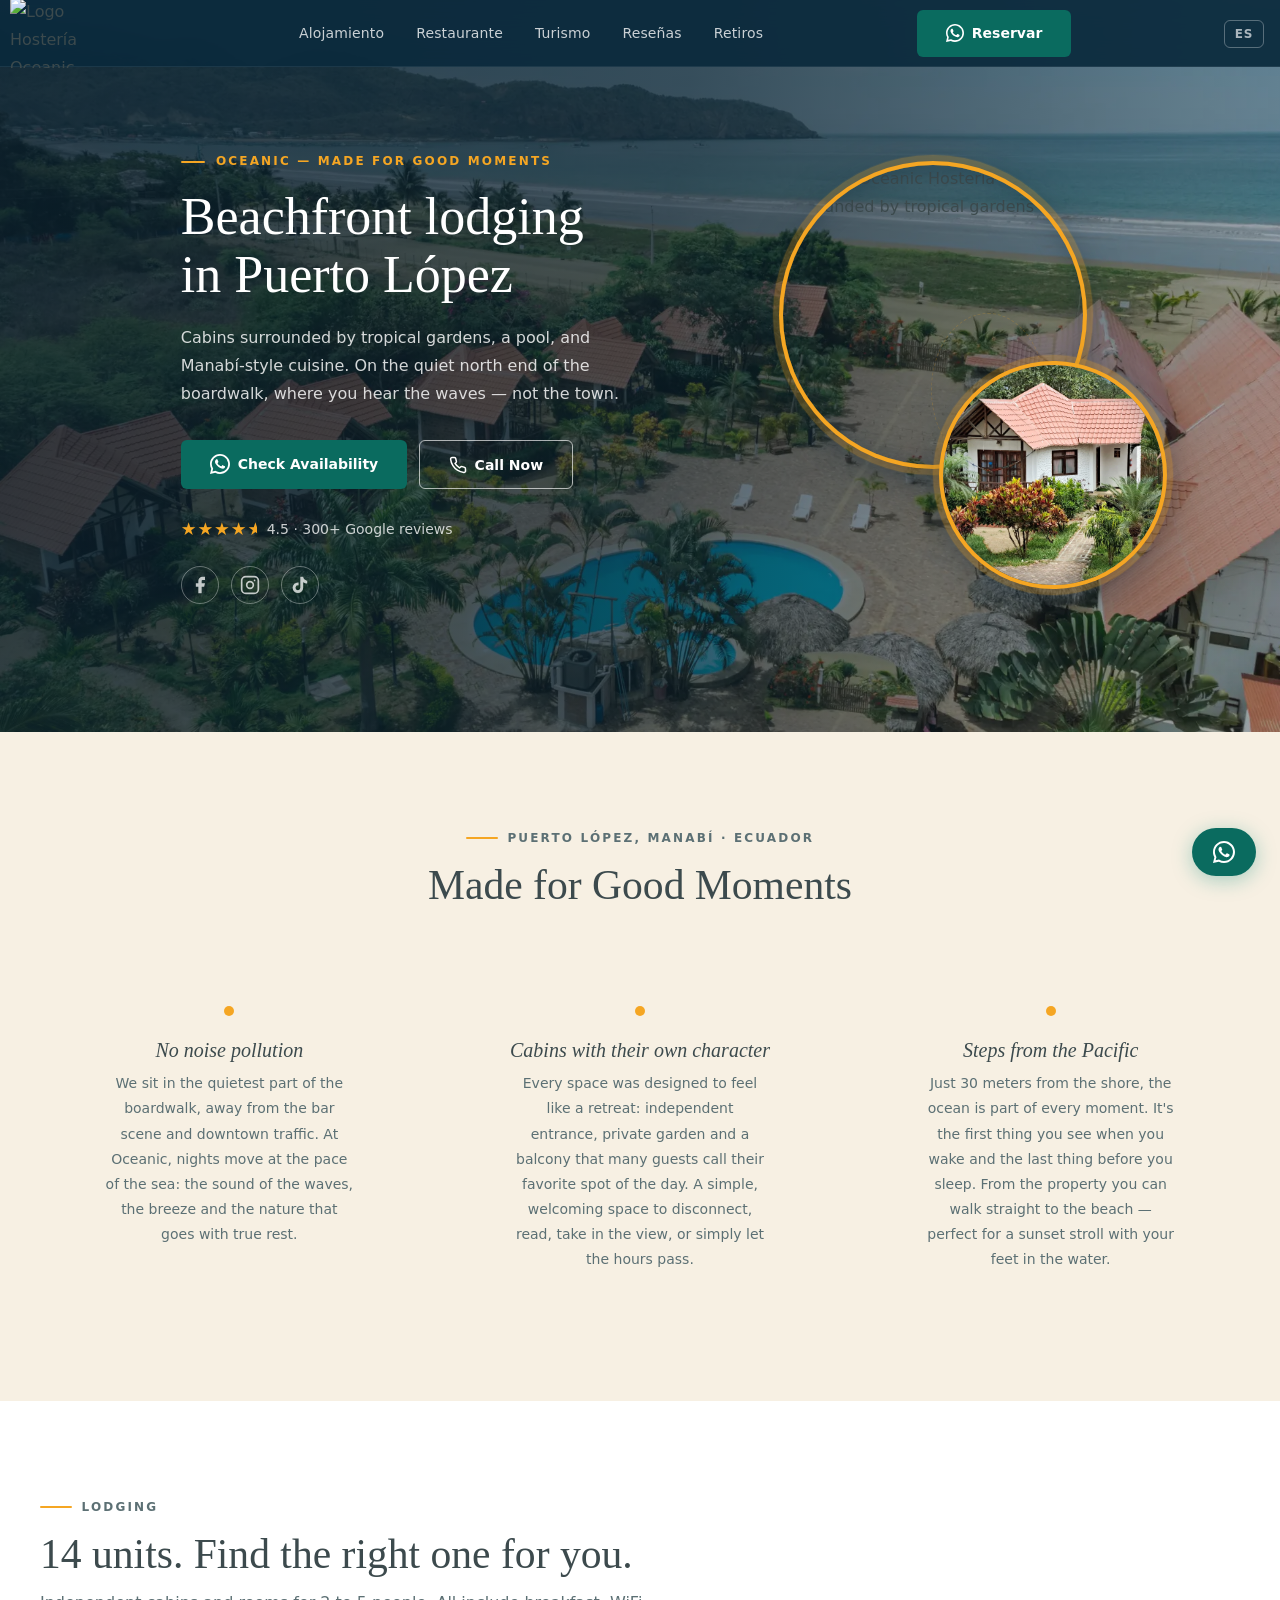
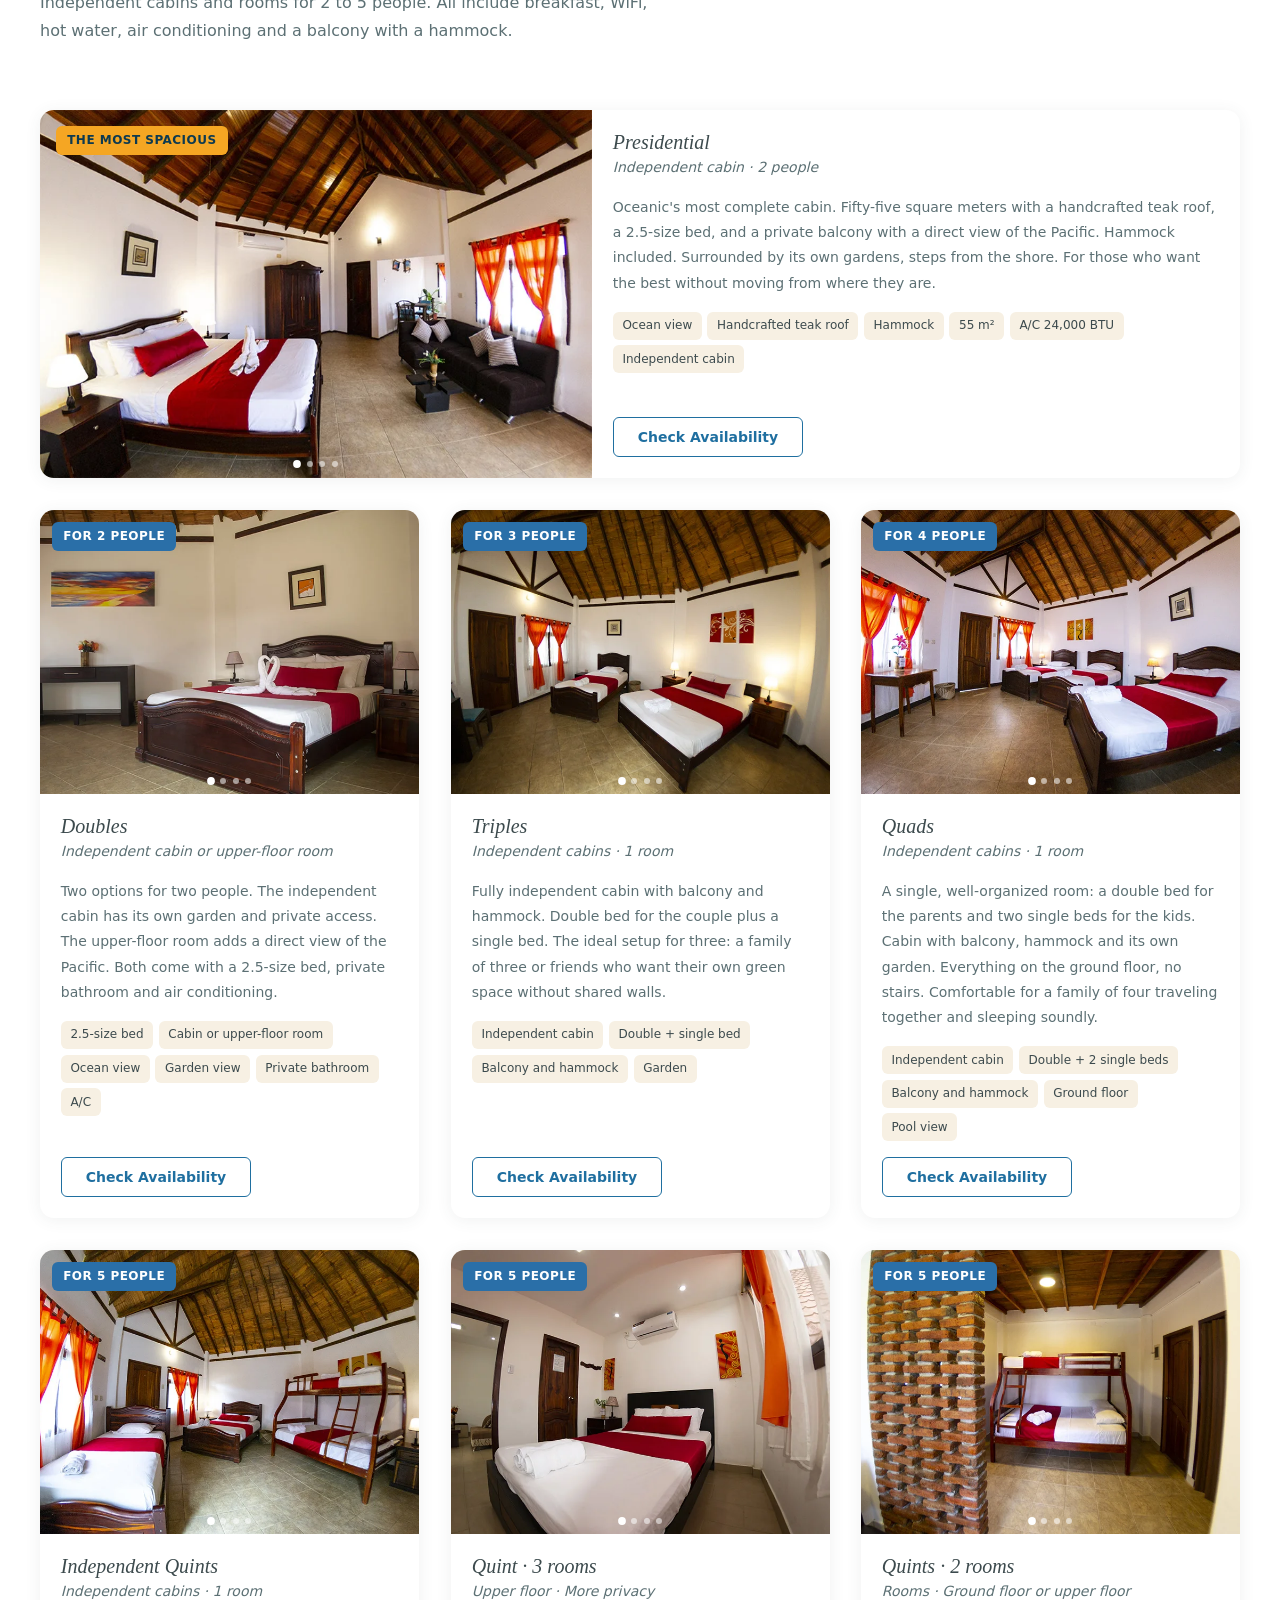
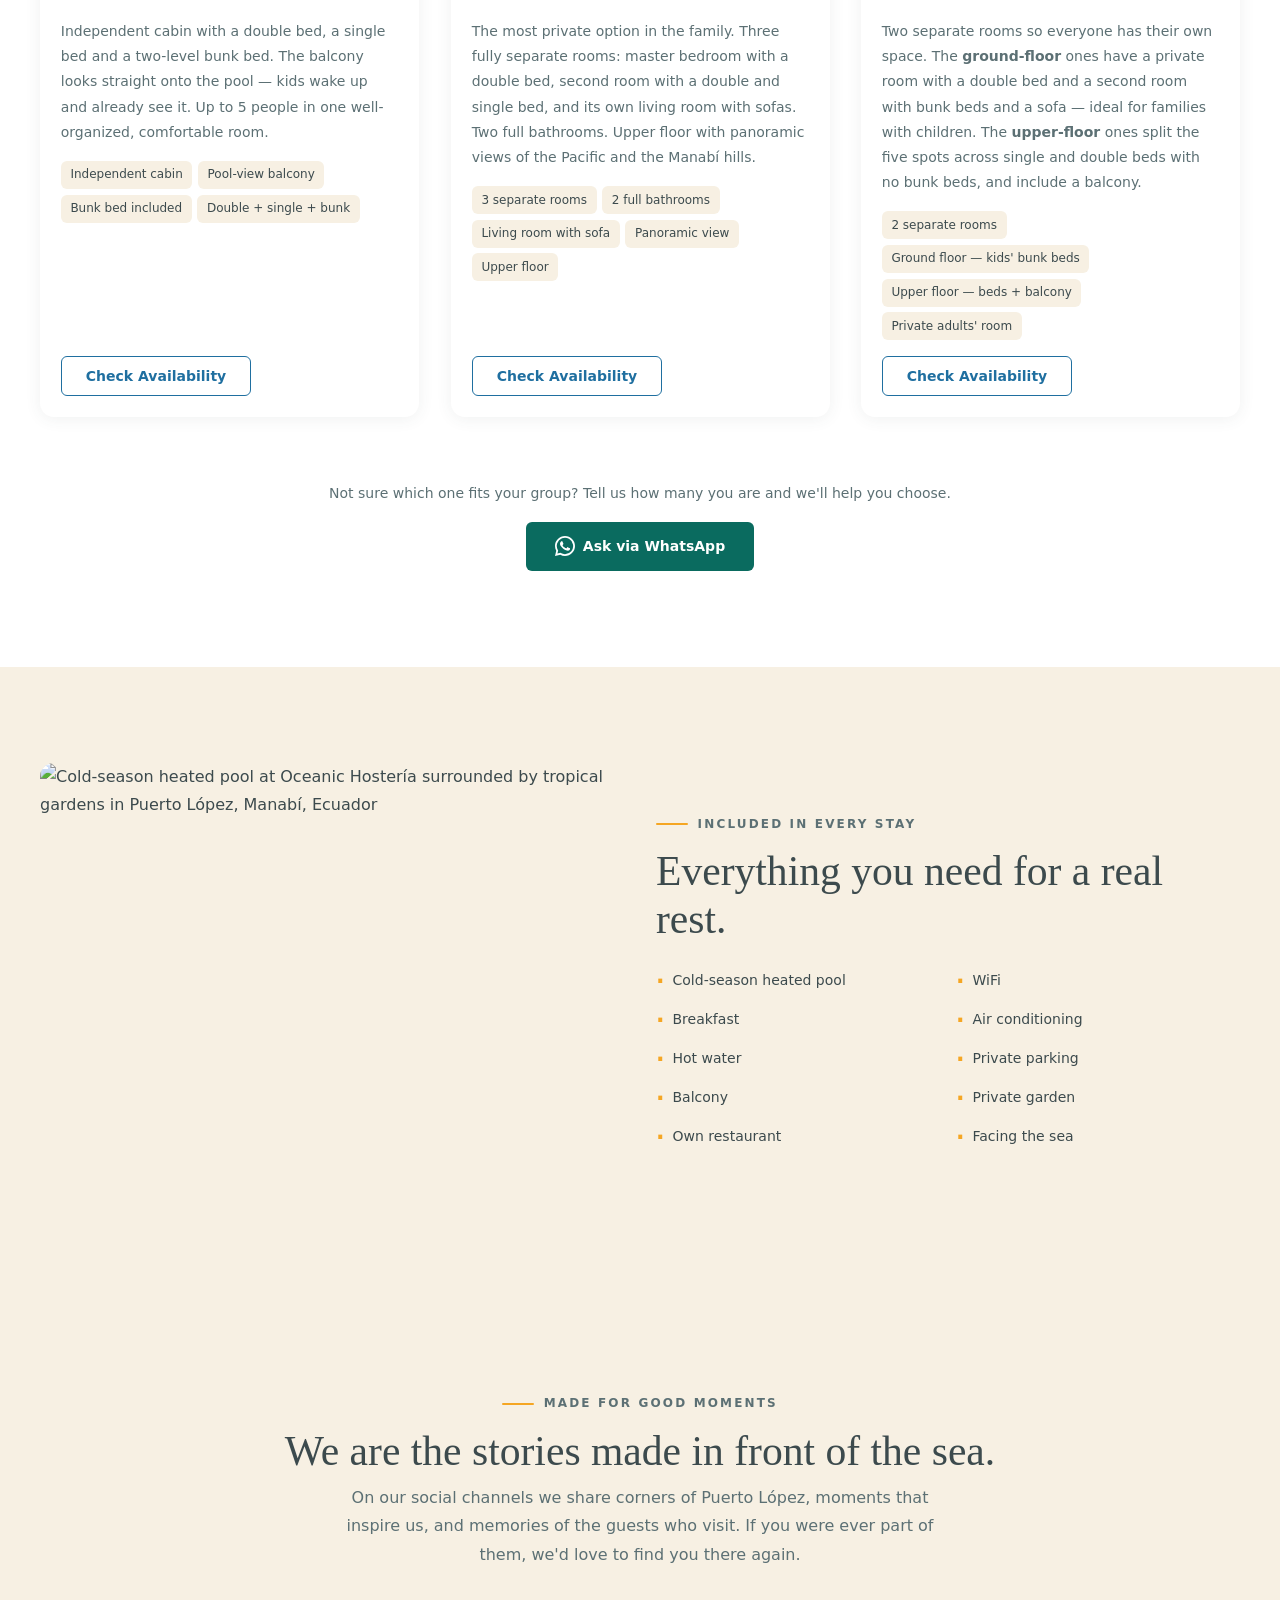
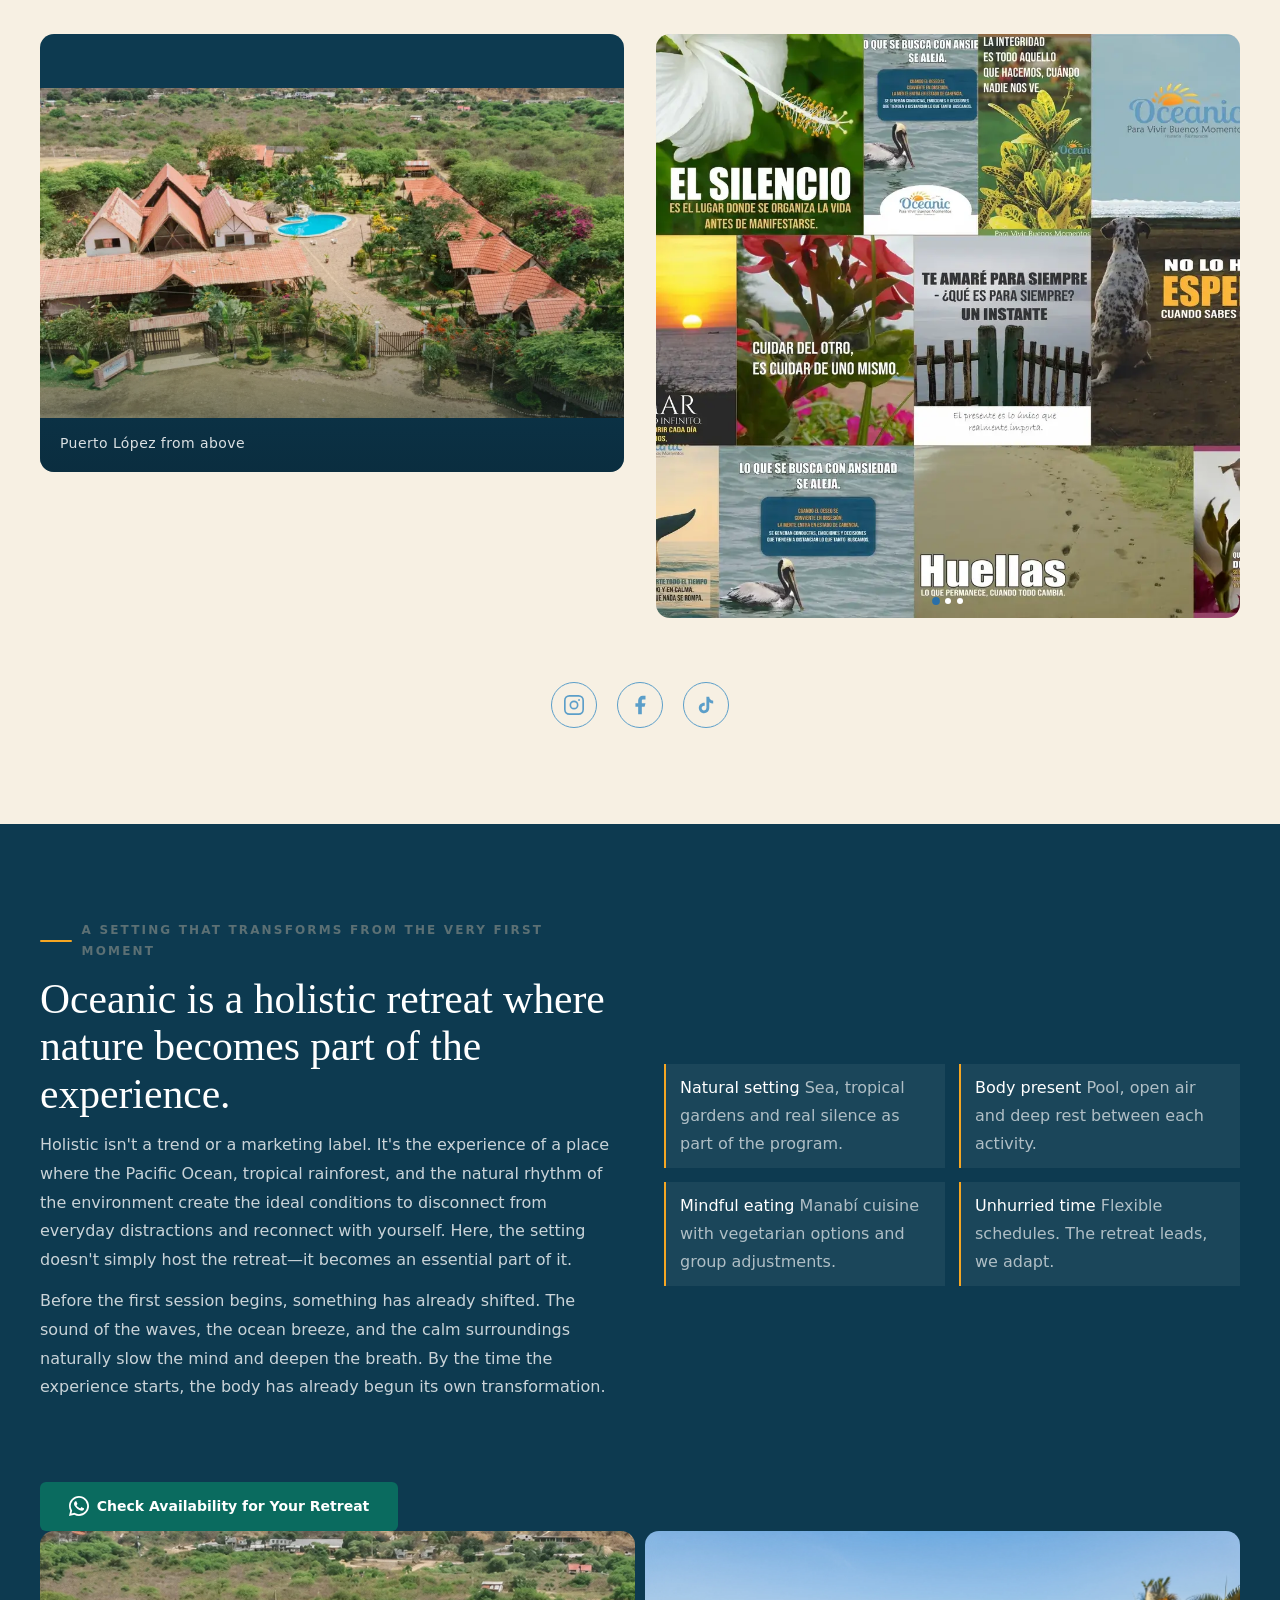
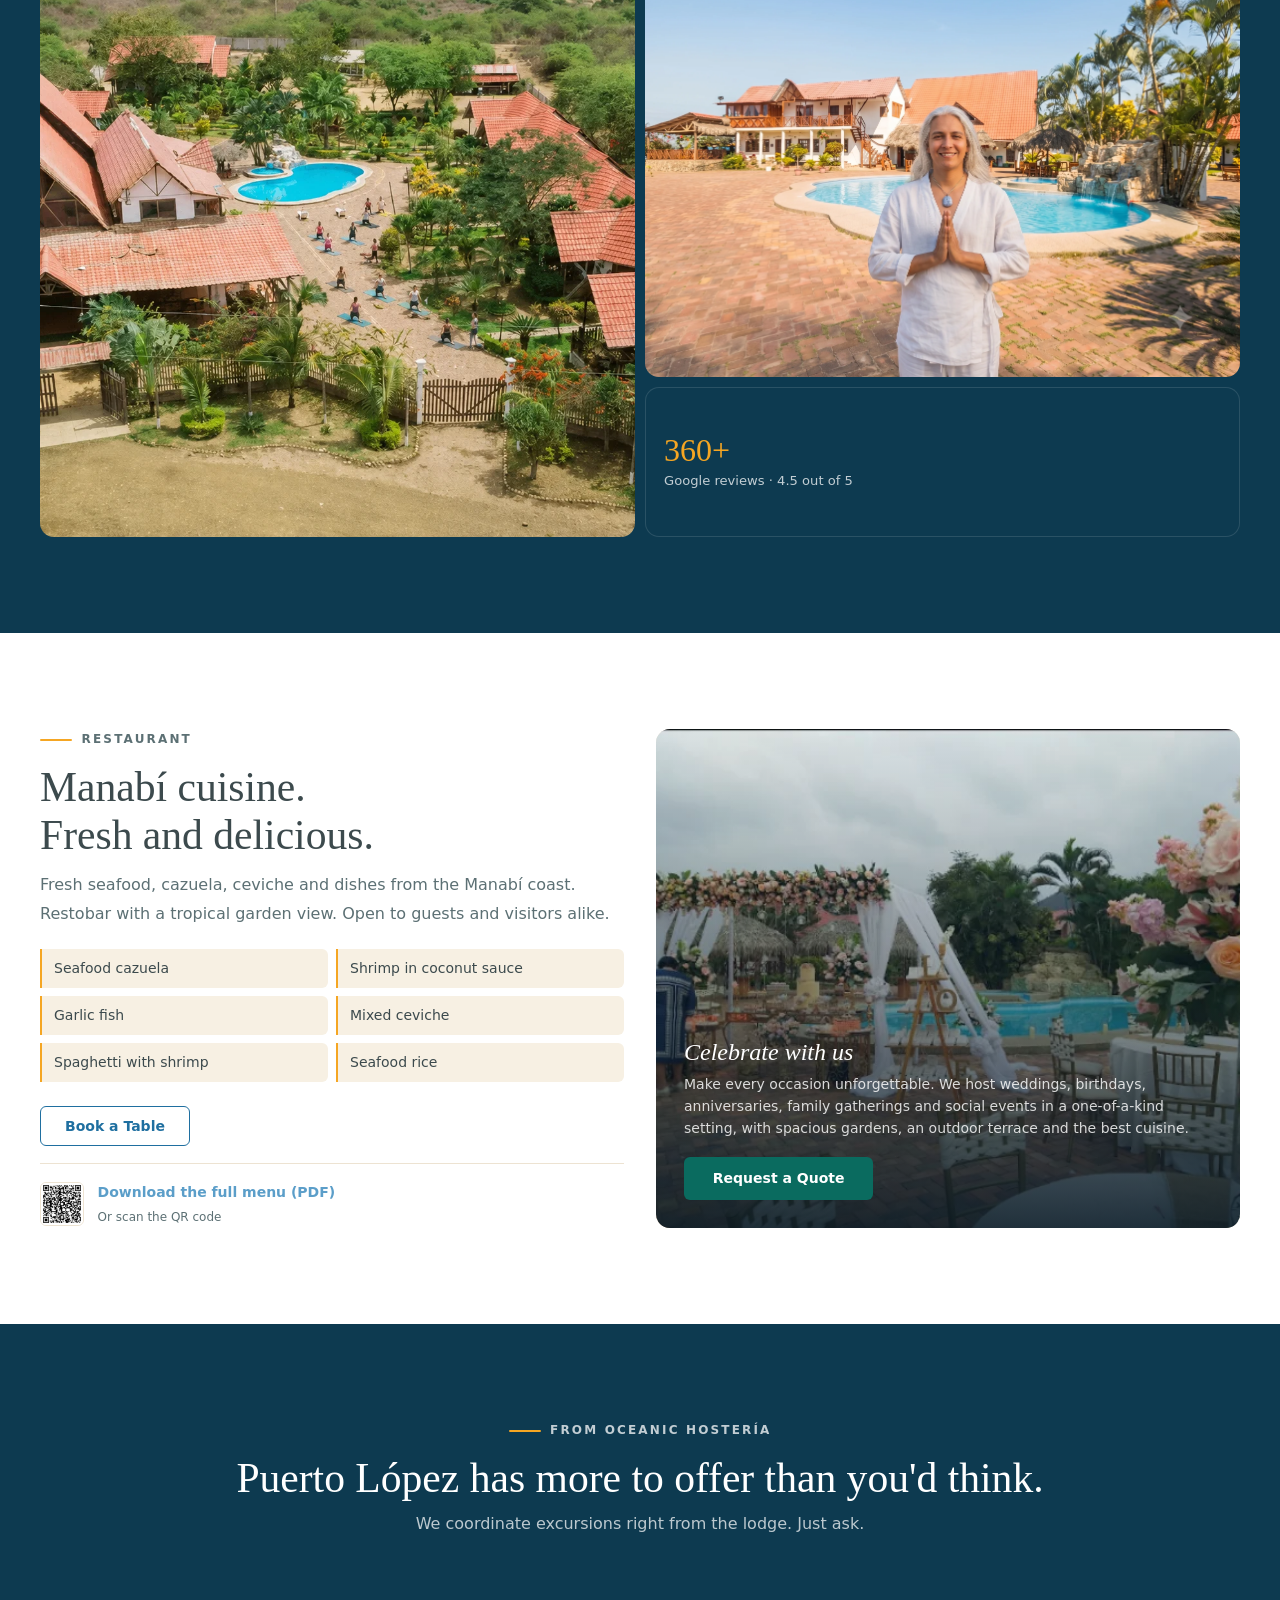
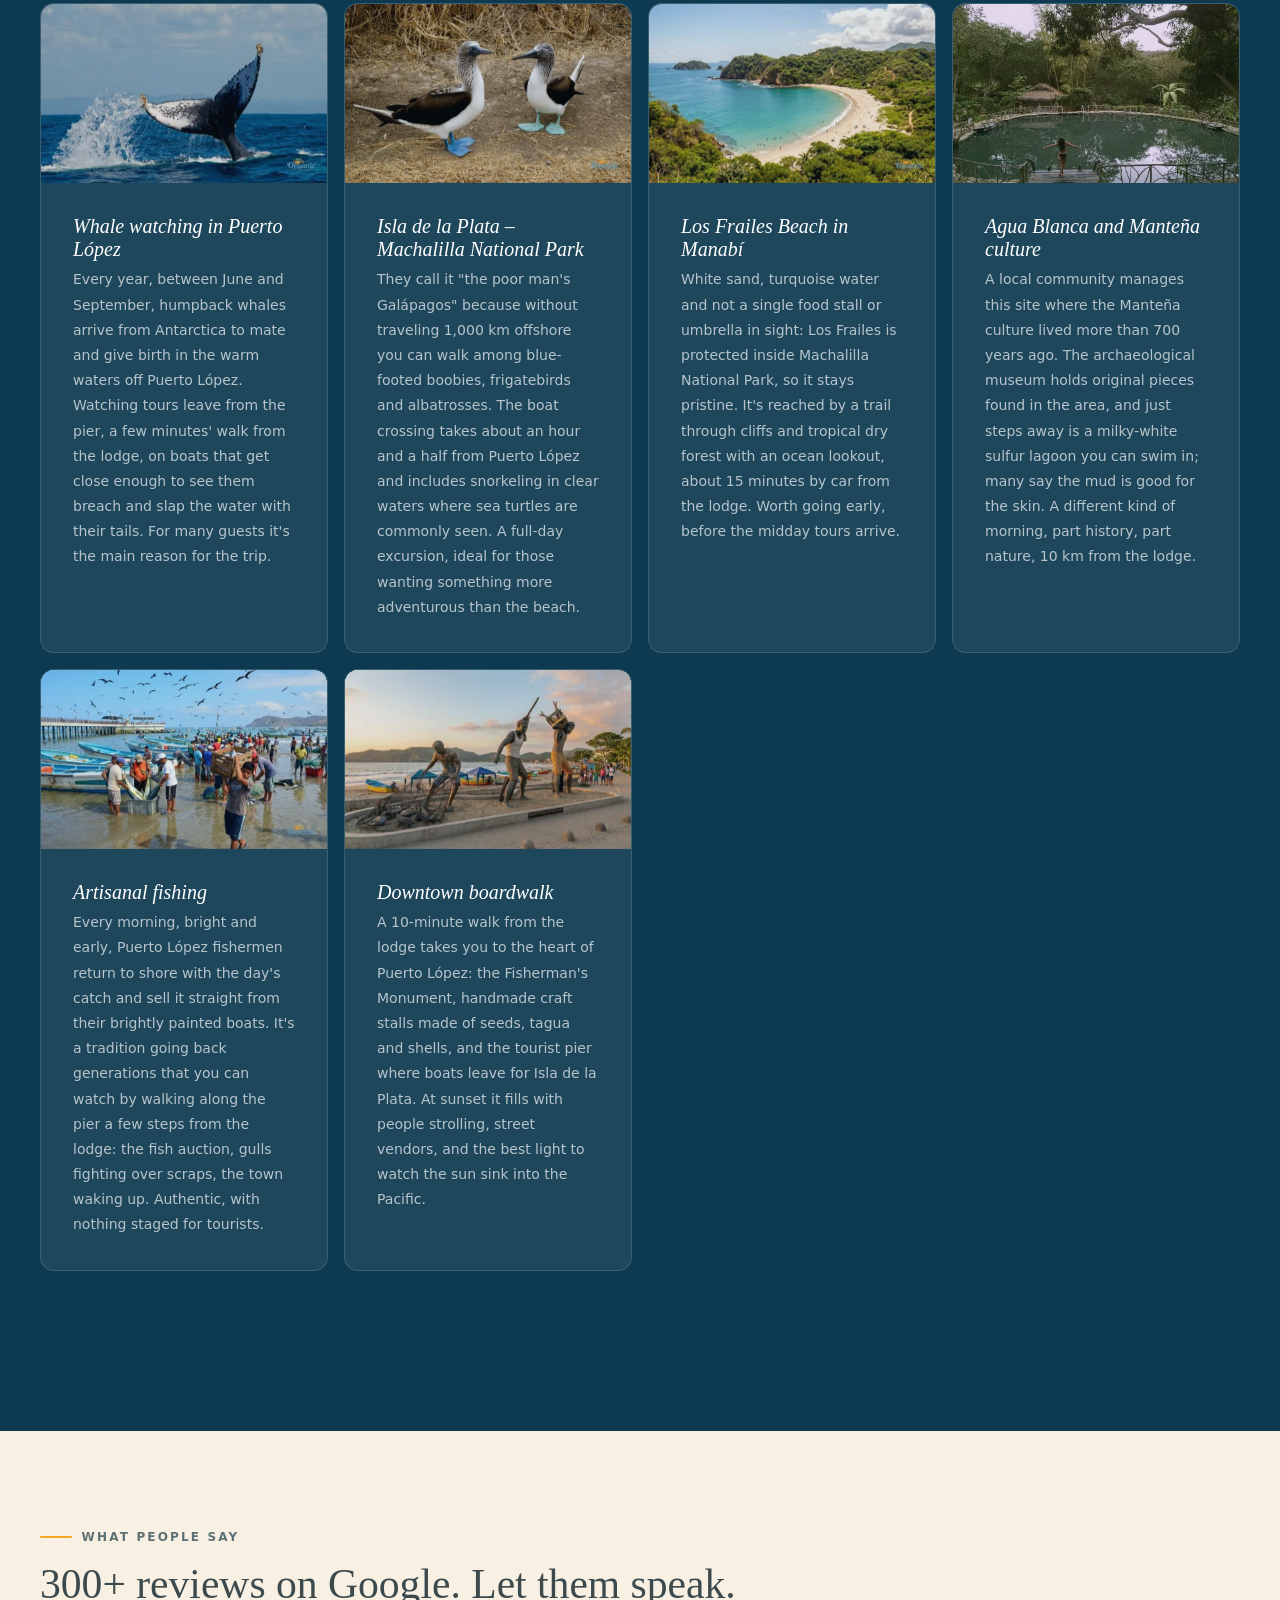
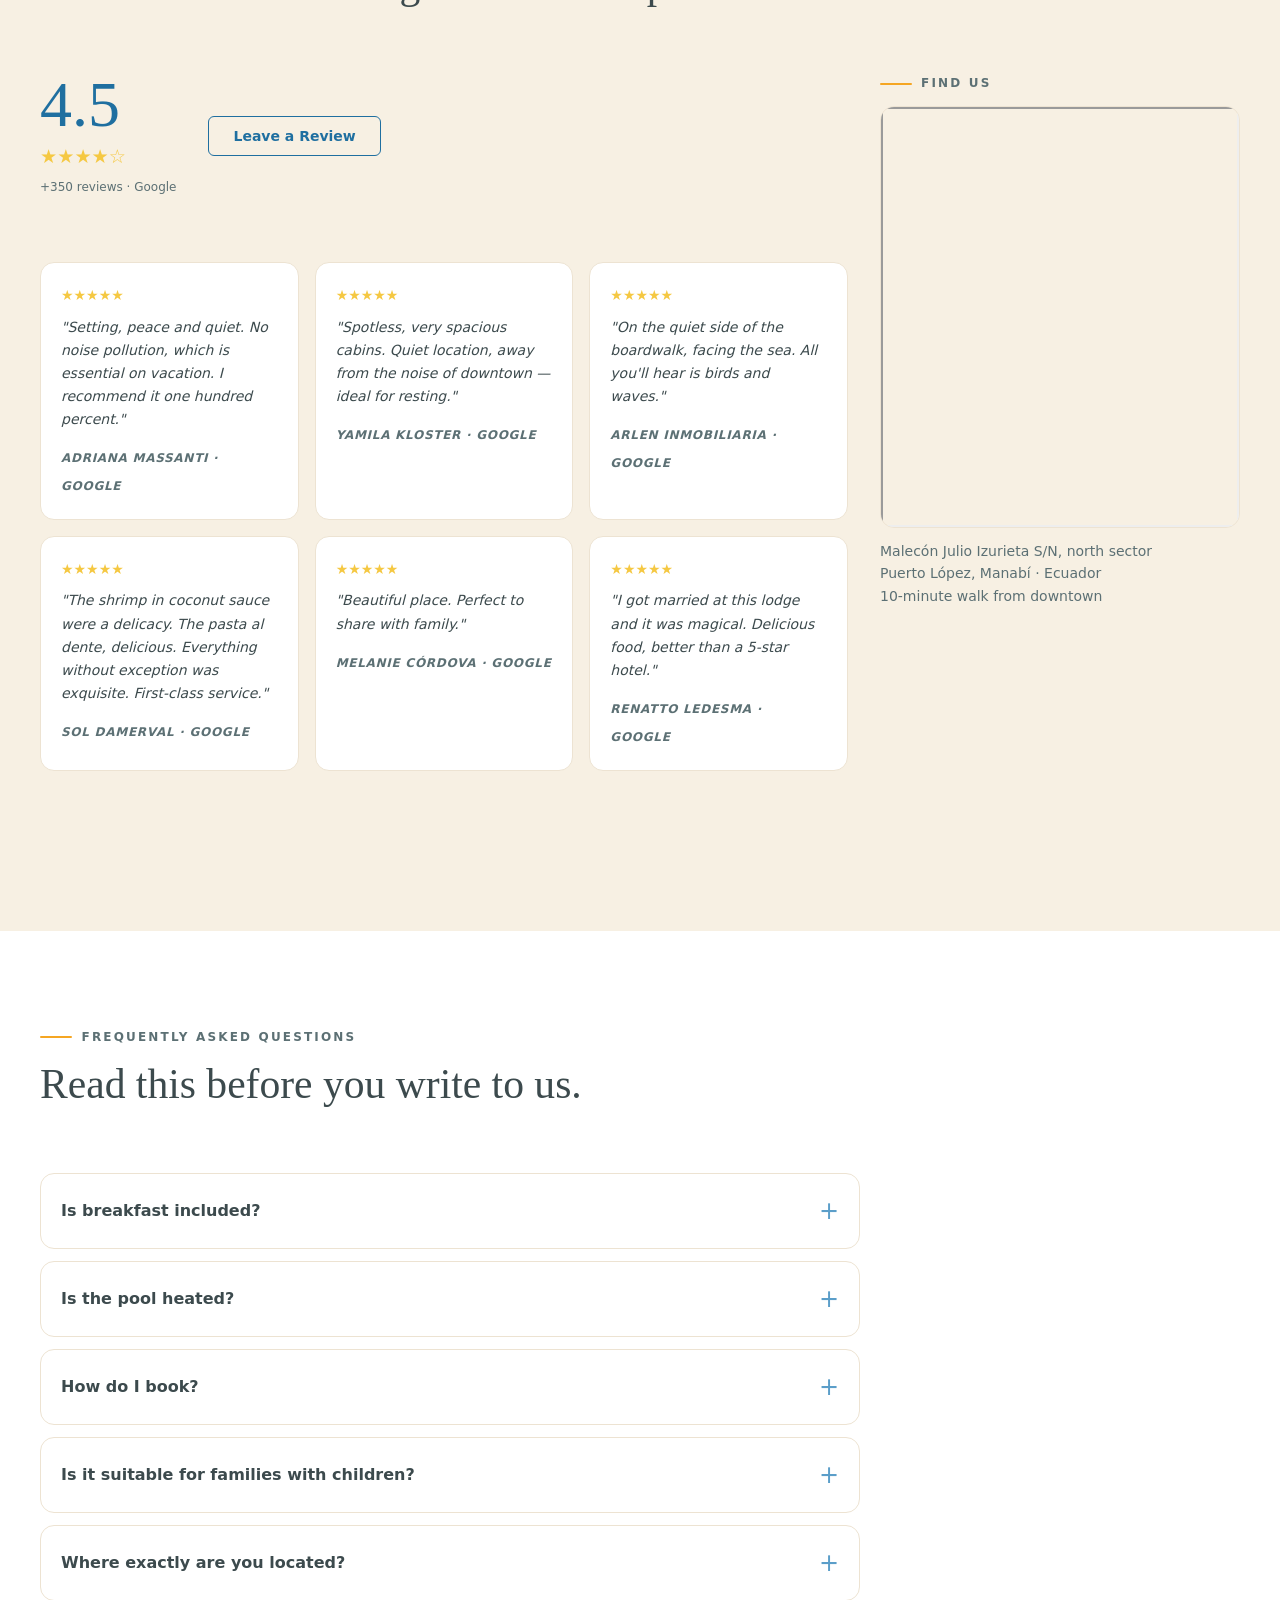
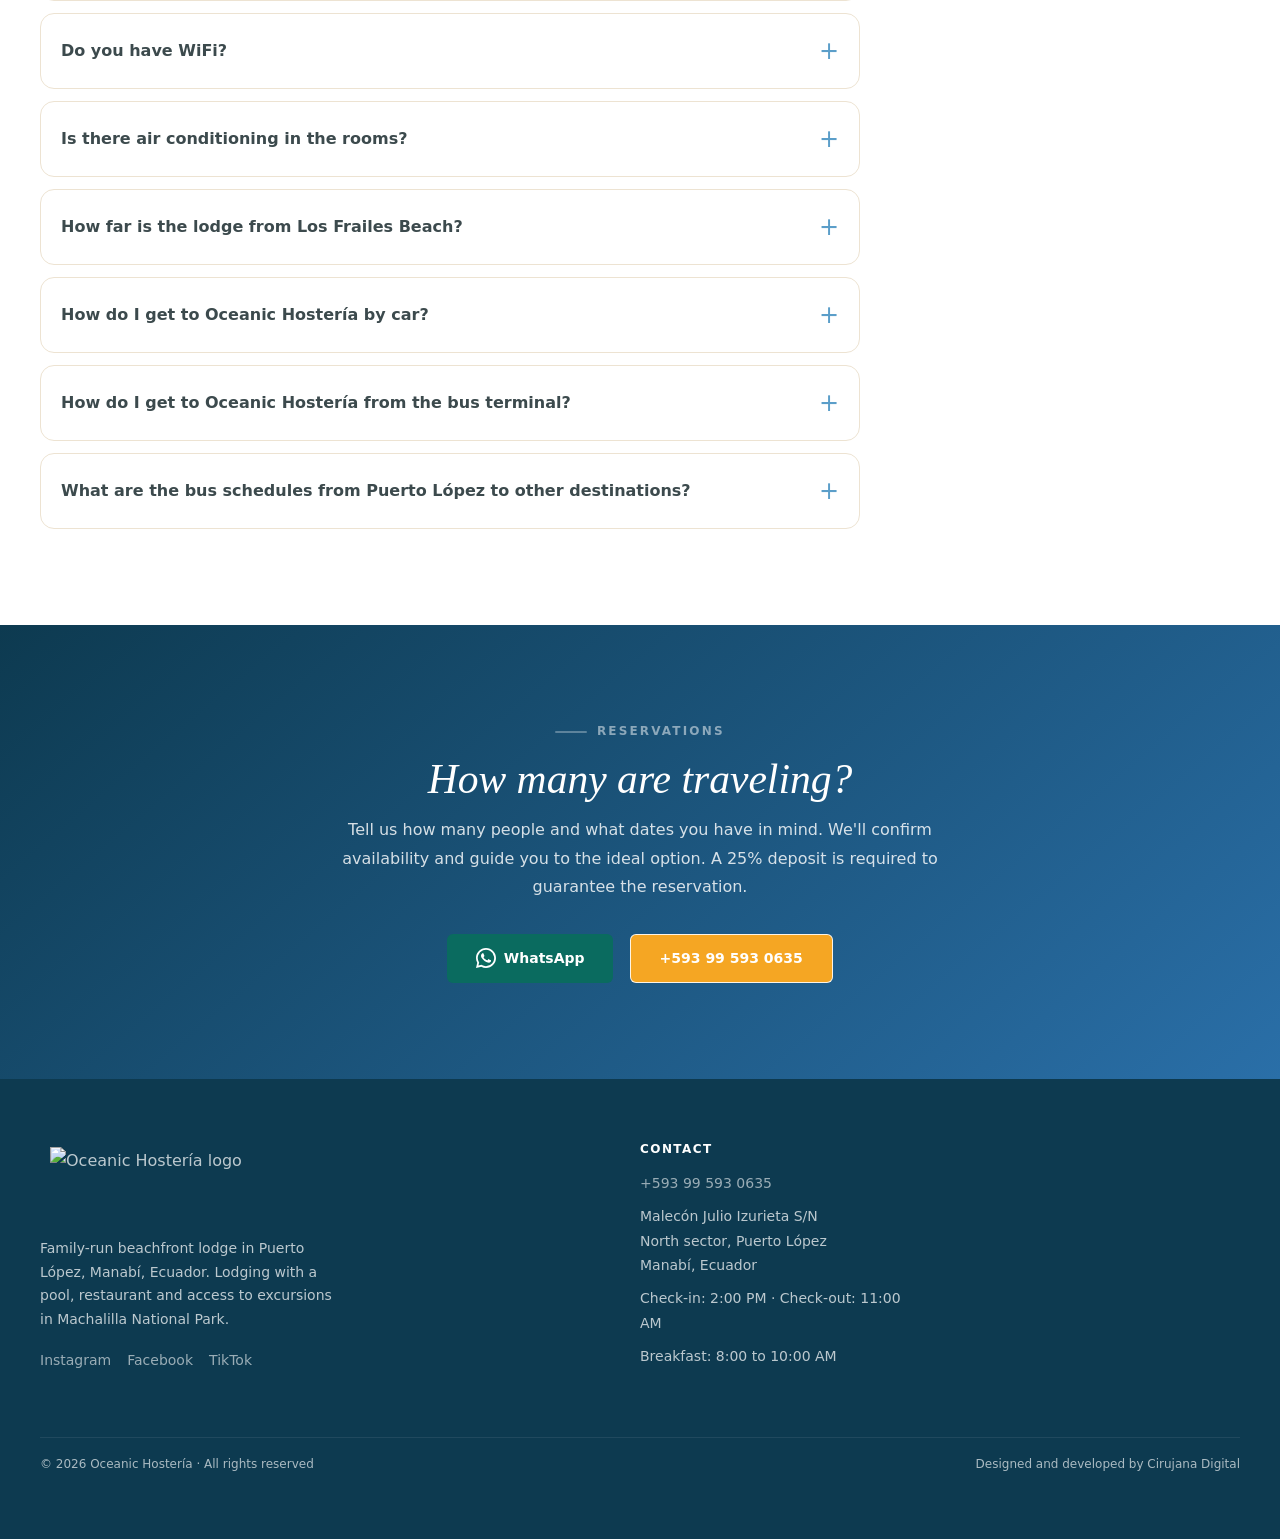
==== en/index.html @ 25b9b3b3 "deploy: optimizacion webp + paginas nuevas retiros y sistema anti no-shows" ====
<!DOCTYPE html>
<html lang="en">

<head>
  <meta charset="UTF-8">
  <meta name="viewport" content="width=device-width, initial-scale=1.0">
  <title>Oceanic Hostería · Family Beachfront Lodging · Puerto López, Ecuador</title>
  <meta name="description"
    content="Oceanic Hostería is a family-run beachfront lodge in the north sector of Puerto López, Ecuador. 14 cabins and rooms with gardens, heated pool in the cold season, breakfast included and a restaurant serving Manabí-style cuisine. Reservations: +593 99 593 0635.">
  <meta name="google-site-verification" content="QJ1Q7pUSjxxh3UFAwYzE2fNfUupoTRzcJD6m_wkEayw" />
  <meta property="og:title" content="Oceanic Hostería · Puerto López, Ecuador">
  <meta property="og:description"
    content="14 family cabins facing the Pacific. Pool, gardens, breakfast included and Manabí cuisine. North sector of the Puerto López boardwalk.">
  <meta property="og:url" content="https://www.oceanichosteria.com/en">
  <meta property="og:type" content="website">
  <meta property="og:locale" content="en_US">
  <meta property="og:image" content="https://www.oceanichosteria.com/img/og-image.webp">
  <meta name="twitter:card" content="summary_large_image">
  <meta name="twitter:image" content="https://www.oceanichosteria.com/img/og-image.webp">
  <link rel="canonical" href="https://www.oceanichosteria.com/en">
  <link rel="icon" type="image/webp" sizes="16x16" href="/img/favicon-16x16.webp">
  <link rel="icon" type="image/webp" sizes="32x32" href="/img/favicon-32x32.webp">
  <link rel="apple-touch-icon" sizes="180x180" href="/img/apple-touch-icon.webp">
  <link rel="manifest" href="/site.webmanifest">
  <link rel="alternate" hreflang="es" href="https://www.oceanichosteria.com">
  <link rel="alternate" hreflang="en" href="https://www.oceanichosteria.com/en">
  <link rel="alternate" hreflang="x-default" href="https://www.oceanichosteria.com">
  <!-- Inline critical CSS  -->
  <style>
    :root {
      --sky: #5B9EC9;
      --sky-deep: #2A6FA8;
      --sky-night: #0D3A50;
      --sun: #F5A623;
      --cream: #F7F0E3;
      --white: #fff;
      --text: #3C4A4D;
      --text-soft: #7A8C90
    }

    *,
    *::before,
    *::after {
      box-sizing: border-box;
      margin: 0;
      padding: 0
    }

    html {
      scroll-behavior: smooth
    }

    body {
      font-family: system-ui, -apple-system, sans-serif;
      color: var(--text);
      background: var(--white)
    }

    /*
   HERO
*/
    .hero {
      position: relative;
      overflow: hidden;
      padding-block: clamp(5rem, 12vw, 8rem);
      padding-top: calc(66px + clamp(3rem, 8vw, 5rem));
      /* offsets fixed nav */
    }

    /* Background image */
    .hero-bg {
      position: absolute;
      inset: 0;
      z-index: 0;
    }

    .hero-bg img {
      width: 100%;
      height: 100%;
      object-fit: cover;
      object-position: center 30%;
    }

    /* Dark gradient overlay — text legibility */
    .hero-overlay {
      position: absolute;
      inset: 0;
      background: linear-gradient(100deg,
          rgba(8, 30, 45, 0.82) 0%,
          rgba(8, 30, 45, 0.70) 50%,
          rgba(8, 30, 45, 0.30) 100%);
    }

    /* Inner layout: left text + right circles */
    .hero-inner {
      position: relative;
      z-index: 1;
      display: grid;
      grid-template-columns: 1fr;
      gap: clamp(2rem, 5vw, 4rem);
      align-items: center;
      padding-inline: clamp(2rem, 6vw, 5rem);
    }

    @media (min-width: 900px) {
      .hero-inner {
        grid-template-columns: 1fr 380px;
      }
    }

    /* ── TEXT ─────────────────────────────────────────── */
    .hero-eyebrow {
      display: inline-block;
      font-size: var(--t-xs);
      font-weight: 700;
      letter-spacing: 0.18em;
      text-transform: uppercase;
      color: var(--sun);
      margin-bottom: 1rem;
      padding-left: 2.2rem;
      position: relative;
    }

    .hero-eyebrow::before {
      content: '';
      position: absolute;
      left: 0;
      top: 50%;
      transform: translateY(-50%);
      width: 1.5rem;
      height: 2px;
      background: var(--sun);
      border-radius: 2px;
    }

    .hero-content {
      padding-left: clamp(1.5rem, 5vw, 4rem);
    }

    .hero-content h1 {
      font-family: var(--font-display);
      font-size: clamp(2rem, 5vw, 3.25rem);
      font-weight: 400;
      color: #fff;
      line-height: 1.12;
      margin-bottom: 1.25rem;
    }

    .hero-sub {
      font-size: var(--t-base);
      color: rgba(255, 255, 255, 0.82);
      line-height: 1.75;
      max-width: 46ch;
      margin-bottom: 2rem;
    }

    /* ── CTAs ─────────────────────────────────────────── */
    .hero-actions {
      display: flex;
      flex-wrap: wrap;
      gap: 0.75rem;
      margin-bottom: 1.75rem;
    }

    /* Call — amber outline */
    .btn-call {
      display: inline-flex;
      align-items: center;
      gap: 0.5rem;
      padding: 0.9rem 1.8rem;
      font-family: var(--font-body);
      font-size: var(--t-sm);
      font-weight: 600;
      border-radius: var(--r);
      line-height: 1;
      white-space: nowrap;
      cursor: pointer;
      background: transparent;
      color: #fff;
      border: 1.5px solid rgba(255, 255, 255, 0.65);
      transition: background var(--ease), border-color var(--ease);
    }

    .btn-call:hover {
      background: rgba(255, 255, 255, 0.12);
      border-color: #fff;
    }

    /* ── REVIEWS ──────────────────────────────────────── */
    .hero-rating {
      display: flex;
      align-items: center;
      gap: 0.6rem;
      margin-bottom: 1.5rem;
    }

    .hero-stars {
      color: var(--sun);
      font-size: 1.1rem;
      letter-spacing: 0.05em;
      line-height: 1;
    }

    /* Half star: clips the last one to 50% */
    .star-half {
      display: inline-block;
      width: 0.55em;
      overflow: hidden;
      vertical-align: top;
    }

    .hero-rating-text {
      font-size: var(--t-sm);
      color: rgba(255, 255, 255, 0.78);
      font-weight: 500;
    }

    /* ── SOCIAL ─────────────────────────────────────────── */
    .hero-social {
      display: flex;
      gap: 0.75rem;
      align-items: center;
    }

    .hero-social a {
      width: 38px;
      height: 38px;
      border-radius: 50%;
      border: 1.5px solid rgba(255, 255, 255, 0.35);
      color: rgba(255, 255, 255, 0.75);
      display: flex;
      align-items: center;
      justify-content: center;
      transition: border-color var(--ease), color var(--ease), background var(--ease);
    }

    .hero-social a:hover {
      border-color: var(--sun);
      color: var(--sun);
      background: rgba(245, 166, 35, 0.1);
    }

    /* ── CIRCLES ─────────────────────────────────────── */
    .hero-circles {
      position: relative;
      height: 420px;
      display: none;
      /* hidden on mobile */
    }

    @media (min-width: 900px) {
      .hero-circles {
        display: block;
      }
    }

    .hero-circle {
      position: absolute;
      border-radius: 50%;
      overflow: hidden;
    }

    /* Decorative frame: double ring, Neutralia-style */
    .hero-circle::before,
    .hero-circle::after {
      content: '';
      position: absolute;
      inset: 0;
      border-radius: 50%;
      pointer-events: none;
      z-index: 2;
    }

    /* Amber outer ring */
    .hero-circle::before {
      box-shadow: 0 0 0 3px rgba(245, 166, 35, 0.55),
        0 0 0 8px rgba(245, 166, 35, 0.12);
    }

    /* Deep shadow */
    .hero-circle::after {
      box-shadow: inset 0 0 24px rgba(8, 30, 45, 0.30);
    }

    .hero-circle img {
      width: 100%;
      height: 100%;
      object-fit: cover;
      border-radius: 50%;
      display: block;
    }

    /* Main circle — larger, top left */
    .hero-circle--top {
      width: 300px;
      height: 300px;
      top: 0;
      left: 0;
      z-index: 1;
    }

    /* Secondary circle — smaller, bottom right, overlapping */
    .hero-circle--bottom {
      width: 220px;
      height: 220px;
      bottom: 0;
      right: 0;
      z-index: 2;
      /* Accent: blue ring for the Oceanic second circle */
    }

    .hero-circle--bottom::before {
      box-shadow: 0 0 0 3px rgba(91, 158, 201, 0.65),
        0 0 0 8px rgba(91, 158, 201, 0.12);
    }

    /* Visual connector between the two circles — subtle curved line */
    .hero-circles::after {
      content: '';
      position: absolute;
      top: 145px;
      left: 145px;
      right: 115px;
      bottom: 115px;
      border: 1px dashed rgba(245, 166, 35, 0.2);
      border-radius: 50%;
      pointer-events: none;
      z-index: 0;
    }
  </style>
  <link rel="stylesheet" href="../style.css">
  <link rel="preload" as="image" imagesrcset="/img/hero-oceanic-sm.webp 640w, /img/hero-oceanic-large.webp 1920w"
    imagesizes="100vw">
  <!-- Schema JSON-LD —  -->
  <script type="application/ld+json">
{
  "@context": "https://schema.org",
  "@graph": [
    {
      "@type": ["Hotel", "LodgingBusiness"],
      "@id": "https://www.oceanichosteria.com/en/#hotel",
      "name": "Oceanic Hostería",
      "url": "https://www.oceanichosteria.com/en/",
      "telephone": "+593995930635",
      "description": "Family-run beachfront lodge in the north sector of Puerto López, Manabí, Ecuador. 14 cabins and rooms with gardens, heated pool in the cold season, breakfast included and a restaurant serving Manabí cuisine.",
      "address": {
        "@type": "PostalAddress",
        "streetAddress": "Malecón Julio Izurieta S/N, north sector",
        "addressLocality": "Puerto López",
        "addressRegion": "Manabí",
        "addressCountry": "EC"
      },
      "geo": {
        "@type": "GeoCoordinates",
        "latitude": -1.5476458,
        "longitude": -80.8126593
      },
      "hasMap": "https://www.google.com/maps/place/Oceanic+Hoster%C3%ADa+puerto+L%C3%B3pez/@-1.5476458,-80.8126593",
      "image": [
        "https://www.oceanichosteria.com/img/hero-oceanic-large.webp",
        "https://www.oceanichosteria.com/img/og-image.webp",
        "https://www.oceanichosteria.com/img/piscina.webp"
      ],
      "priceRange": "$$",
      "checkinTime": "14:00",
      "checkoutTime": "11:00",
      "amenityFeature": [
        { "@type": "LocationFeatureSpecification", "name": "Heated pool", "value": true },
        { "@type": "LocationFeatureSpecification", "name": "WiFi", "value": true },
        { "@type": "LocationFeatureSpecification", "name": "Restaurant", "value": true },
        { "@type": "LocationFeatureSpecification", "name": "Free parking", "value": true },
        { "@type": "LocationFeatureSpecification", "name": "Air conditioning", "value": true },
        { "@type": "LocationFeatureSpecification", "name": "Breakfast included", "value": true },
        { "@type": "LocationFeatureSpecification", "name": "Private garden", "value": true },
        { "@type": "LocationFeatureSpecification", "name": "Balcony with hammock", "value": true }
      ],
      "numberOfRooms": 14,
      "petsAllowed": true,
      "aggregateRating": {
        "@type": "AggregateRating",
        "ratingValue": "4.5",
        "reviewCount": "+350",
        "bestRating": "5",
        "worstRating": "1"
      },
      "review": [
        {
          "@type": "Review",
          "author": { "@type": "Person", "name": "Adriana Massanti" },
          "reviewRating": { "@type": "Rating", "ratingValue": "5", "bestRating": "5" },
          "reviewBody": "Setting, peace and quiet. No noise pollution, which is essential on vacation. I recommend it one hundred percent."
        },
        {
          "@type": "Review",
          "author": { "@type": "Person", "name": "Yamila Kloster" },
          "reviewRating": { "@type": "Rating", "ratingValue": "5", "bestRating": "5" },
          "reviewBody": "Spotless, very spacious cabins. Quiet location, away from the noise of downtown — ideal for resting."
        },
        {
          "@type": "Review",
          "author": { "@type": "Person", "name": "Renatto Ledesma" },
          "reviewRating": { "@type": "Rating", "ratingValue": "5", "bestRating": "5" },
          "reviewBody": "I got married at this lodge and it was magical. Delicious food, better than a 5-star hotel."
        }
      ],
      "sameAs": [
        "https://www.facebook.com/OceanicHosteria",
        "https://www.instagram.com/oceanichosteria",
        "https://www.tiktok.com/@hosteriaoceanic"
      ]
    },
    {
      "@type": "FAQPage",
      "@id": "https://www.oceanichosteria.com/en/#faq",
      "mainEntity": [
        {
          "@type": "Question",
          "name": "Is breakfast included at Oceanic Hostería?",
          "acceptedAnswer": {
            "@type": "Answer",
            "text": "Yes. Breakfast is included for all guests. Hours: 8:00 to 10:00 AM. After that time it costs $5 per person."
          }
        },
        {
          "@type": "Question",
          "name": "Is the pool at Oceanic Hostería heated?",
          "acceptedAnswer": {
            "@type": "Answer",
            "text": "Yes. The pool is heated during the cold season. Hours: 10:00 AM to 10:00 PM (sunny season) and until 8:00 PM (cold season)."
          }
        },
        {
          "@type": "Question",
          "name": "How do I make a reservation at Oceanic Hostería?",
          "acceptedAnswer": {
            "@type": "Answer",
            "text": "Via WhatsApp or call +593 99 593 0635. A 25% deposit of the total stay is required to confirm the reservation. Check-in: 2:00 PM. Check-out: 11:00 AM."
          }
        },
        {
          "@type": "Question",
          "name": "Is Oceanic Hostería suitable for families with children?",
          "acceptedAnswer": {
            "@type": "Answer",
            "text": "Yes. We have independent cabins for up to 6 people with bunk beds for children. Adults are responsible for minors on the property."
          }
        },
        {
          "@type": "Question",
          "name": "Where is Oceanic Hostería located?",
          "acceptedAnswer": {
            "@type": "Answer",
            "text": "Malecón Julio Izurieta S/N, north sector, Puerto López, Manabí, Ecuador. A 10-minute walk from downtown, in the quietest area of the boardwalk, facing the Pacific. Free parking available."
          }
        },
        {
          "@type": "Question",
          "name": "Does Oceanic Hostería have WiFi?",
          "acceptedAnswer": {
            "@type": "Answer",
            "text": "Yes. WiFi is available for all guests."
          }
        },
        {
          "@type": "Question",
          "name": "Is there air conditioning in the rooms at Oceanic Hostería?",
          "acceptedAnswer": {
            "@type": "Answer",
            "text": "Yes. All rooms and cabins have air conditioning."
          }
        },
        {
          "@type": "Question",
          "name": "How far is Los Frailes Beach from Oceanic Hostería?",
          "acceptedAnswer": {
            "@type": "Answer",
            "text": "Los Frailes Beach is approximately a 15-minute drive from the lodge, within Machalilla National Park."
          }
        },
        {
          "@type": "Question",
          "name": "Does Oceanic Hostería allow pets?",
          "acceptedAnswer": {
            "@type": "Answer",
            "text": "Yes. Small and medium-sized pets are allowed under their owners' responsibility."
          }
        }
      ]
    }
  ]
}
</script>
</head>

<body>

  <main id="main">
    <header class="nav" role="banner" id="nav">
      <div class="nav-inner">
        <a href="#" class="nav-logo" aria-label="Hostería Oceanic — Inicio">
          <img src="../img/logo-full.webp" alt="Logo Hostería Oceanic — Para Vivir Buenos Momentos" width="140"
            height="78" loading="eager" decoding="sync">
        </a>
        <nav aria-label="Navegación principal">
          <ul class="nav-links">
            <li><a href="#h-alojamiento">Alojamiento</a></li>
            <li><a href="#h-restaurante">Restaurante</a></li>
            <li><a href="#h-turismo">Turismo</a></li>
            <li><a href="#h-resenas">Reseñas</a></li>
            <li><a href="/retiros-holisticos-puerto-lopez/index.html">Retiros</a></li>
          </ul>
        </nav>
        <a href="https://wa.me/593995930635?text=Hi%2C%20I%27d%20like%20to%20check%20availability%20at%20Oceanic%20Hoster%C3%ADa"
          class="btn btn-wa nav-cta" aria-label="Consultar disponibilidad" target="_blank" rel="noopener noreferrer">
          <svg xmlns="http://www.w3.org/2000/svg" width="18" height="18" fill="currentColor" viewBox="0 0 24 24"
            aria-hidden="true">
            <path
              d="M17.472 14.382c-.297-.149-1.758-.867-2.03-.967-.273-.099-.471-.148-.67.15-.197.297-.767.966-.94 1.164-.173.199-.347.223-.644.075-.297-.15-1.255-.463-2.39-1.475-.883-.788-1.48-1.761-1.653-2.059-.173-.297-.018-.458.13-.606.134-.133.298-.347.446-.52.149-.174.198-.298.298-.497.099-.198.05-.371-.025-.52-.075-.149-.669-1.612-.916-2.207-.242-.579-.487-.5-.669-.51-.173-.008-.371-.01-.57-.01-.198 0-.52.074-.792.372-.272.297-1.04 1.016-1.04 2.479 0 1.462 1.065 2.875 1.213 3.074.149.198 2.096 3.2 5.077 4.487.709.306 1.262.489 1.694.625.712.227 1.36.195 1.871.118.571-.085 1.758-.719 2.006-1.413.248-.694.248-1.289.173-1.413-.074-.124-.272-.198-.57-.347z" />
            <path
              d="M12 0C5.373 0 0 5.373 0 12c0 2.117.551 4.103 1.516 5.825L0 24l6.335-1.496A11.938 11.938 0 0 0 12 24c6.627 0 12-5.373 12-12S18.627 0 12 0zm0 21.818a9.818 9.818 0 0 1-5.016-1.376l-.36-.214-3.732.881.898-3.634-.235-.373A9.818 9.818 0 1 1 12 21.818z" />
          </svg>
          Reservar
        </a>
        <div class="lang-switch" aria-label="Selector de idioma">
          <a href="../" class="lang-toggle" aria-label="Versión en español">ES</a>
        </div>
        <button class="nav-toggle" id="navToggle" aria-expanded="false" aria-controls="navMobile"
          aria-label="Abrir menú">
          <span></span><span></span><span></span>
        </button>
      </div>
      <nav id="navMobile" class="nav-mobile" aria-label="Menú mobile">
        <a href="#h-alojamiento">Alojamiento</a>
        <a href="#h-restaurante">Restaurante</a>
        <a href="#h-turismo">Turismo</a>
        <a href="#h-resenas">Reseñas</a>
        <a href="/retiros-holisticos-puerto-lopez/index.html">Retiros</a>
        <a href="https://wa.me/593995930635?text=Hi%2C%20I%27d%20like%20to%20check%20availability%20at%20Oceanic%20Hoster%C3%ADa"
          class="btn btn-wa" aria-label="Consultar disponibilidad" target="_blank" rel="noopener noreferrer">
          Reservar por WhatsApp
        </a>

      </nav>
    </header>
    <!--      HERO -->
    <section class="hero" aria-labelledby="hero-h1">
      <div class="hero-bg">
        <img id="heroImg" src="/img/hero-oceanic-large.webp"
          srcset="/img/hero-oceanic-sm.webp 640w, /img/hero-oceanic-large.webp 1920w" sizes="100vw"
          alt="Aerial view of Oceanic Hostería — tile-roofed cabins, a blue pool and tropical gardens facing the Pacific in Puerto López, Manabí, Ecuador"
          width="1920" height="1080" fetchpriority="high" decoding="sync">
        <div class="hero-overlay"></div>
      </div>
      <div class="container hero-inner">
        <!-- Left column: text + CTAs -->
        <div class="hero-content">
          <span class="hero-eyebrow">Oceanic — Made for Good Moments</span>
          <h1 id="hero-h1">Beachfront lodging<br>in Puerto López</h1>
          <p class="hero-sub">
            Cabins surrounded by tropical gardens, a pool, and Manabí-style cuisine.
            On the quiet north end of the boardwalk, where you hear the waves — not the town.
          </p>
          <div class="hero-actions">
            <!-- WhatsApp -->
            <a href="https://wa.me/593995930635?text=Hi%2C%20I%27d%20like%20to%20check%20availability%20at%20Oceanic%20Hoster%C3%ADa"
              class="btn btn-wa" target="_blank" rel="noopener noreferrer">
              <svg xmlns="http://www.w3.org/2000/svg" width="20" height="20" fill="currentColor" viewBox="0 0 24 24"
                aria-hidden="true">
                <path
                  d="M17.472 14.382c-.297-.149-1.758-.867-2.03-.967-.273-.099-.471-.148-.67.15-.197.297-.767.966-.94 1.164-.173.199-.347.223-.644.075-.297-.15-1.255-.463-2.39-1.475-.883-.788-1.48-1.761-1.653-2.059-.173-.297-.018-.458.13-.606.134-.133.298-.347.446-.52.149-.174.198-.298.298-.497.099-.198.05-.371-.025-.52-.075-.149-.669-1.612-.916-2.207-.242-.579-.487-.5-.669-.51-.173-.008-.371-.01-.57-.01-.198 0-.52.074-.792.372-.272.297-1.04 1.016-1.04 2.479 0 1.462 1.065 2.875 1.213 3.074.149.198 2.096 3.2 5.077 4.487.709.306 1.262.489 1.694.625.712.227 1.36.195 1.871.118.571-.085 1.758-.719 2.006-1.413.248-.694.248-1.289.173-1.413-.074-.124-.272-.198-.57-.347z" />
                <path
                  d="M12 0C5.373 0 0 5.373 0 12c0 2.117.551 4.103 1.516 5.825L0 24l6.335-1.496A11.938 11.938 0 0 0 12 24c6.627 0 12-5.373 12-12S18.627 0 12 0zm0 21.818a9.818 9.818 0 0 1-5.016-1.376l-.36-.214-3.732.881.898-3.634-.235-.373A9.818 9.818 0 1 1 12 21.818z" />
              </svg>
              Check Availability
            </a>
            <!-- Call -->
            <a href="tel:+593995930635" class="btn btn-call">
              <svg xmlns="http://www.w3.org/2000/svg" width="18" height="18" fill="none" stroke="currentColor"
                stroke-width="2" viewBox="0 0 24 24" aria-hidden="true">
                <path
                  d="M22 16.92v3a2 2 0 0 1-2.18 2 19.79 19.79 0 0 1-8.63-3.07 19.5 19.5 0 0 1-6-6 19.79 19.79 0 0 1-3.07-8.67A2 2 0 0 1 4.11 2h3a2 2 0 0 1 2 1.72c.127.96.362 1.903.7 2.81a2 2 0 0 1-.45 2.11L8.09 9.91a16 16 0 0 0 6 6l1.27-1.27a2 2 0 0 1 2.11-.45c.907.338 1.85.573 2.81.7A2 2 0 0 1 22 16.92z" />
              </svg>
              Call Now
            </a>
          </div>
          <!-- Reviews -->
          <div class="hero-rating">
            <span class="hero-stars" aria-label="4.5 out of 5 stars">
              ★★★★<span class="star-half">★</span>
            </span>
            <span class="hero-rating-text">4.5 · 300+ Google reviews</span>
          </div>
          <!-- Social -->
          <div class="hero-social">
            <!-- Facebook -->
            <a href="https://www.facebook.com/OceanicHosteria" target="_blank" rel="noopener noreferrer"
              aria-label="Oceanic Hostería on Facebook">
              <svg xmlns="http://www.w3.org/2000/svg" width="20" height="20" fill="currentColor" viewBox="0 0 24 24">
                <path d="M18 2h-3a5 5 0 0 0-5 5v3H7v4h3v8h4v-8h3l1-4h-4V7a1 1 0 0 1 1-1h3z" />
              </svg>
            </a>
            <!-- Instagram -->
            <a href="https://www.instagram.com/oceanichosteria" target="_blank" rel="noopener noreferrer"
              aria-label="Oceanic Hostería on Instagram">
              <svg xmlns="http://www.w3.org/2000/svg" width="20" height="20" fill="none" stroke="currentColor"
                stroke-width="2" stroke-linecap="round" stroke-linejoin="round" viewBox="0 0 24 24">
                <rect x="2" y="2" width="20" height="20" rx="5" ry="5" />
                <circle cx="12" cy="12" r="4" />
                <circle cx="17.5" cy="6.5" r="1" fill="currentColor" stroke="none" />
              </svg>
            </a>
            <!-- TikTok -->
            <a href="https://www.tiktok.com/@oceanichosteria" target="_blank" rel="noopener noreferrer"
              aria-label="Oceanic Hostería on TikTok">
              <svg xmlns="http://www.w3.org/2000/svg" width="20" height="20" fill="currentColor" viewBox="0 0 24 24">
                <path d="M19.59 6.69a4.83 4.83 0 0 1-3.77-4.25V2h-3.45v13.67a2.89 2.89 0 0 1-2.88 2.5
             2.89 2.89 0 0 1-2.89-2.89 2.89 2.89 0 0 1 2.89-2.89c.28 0 .54.04.79.1V9.01
             a6.33 6.33 0 0 0-.79-.05 6.34 6.34 0 0 0-6.34 6.34 6.34 6.34 0 0 0 6.34 6.34
             6.34 6.34 0 0 0 6.33-6.34V8.69a8.18 8.18 0 0 0 4.78 1.52V6.75a4.85 4.85 0 0 1-1.01-.06z" />
              </svg>
            </a>
          </div>
        </div><!-- /hero-content -->
        <!-- Right column: two circular images -->
        <div class="hero-circles" aria-hidden="true">
          <div class="hero-circle-wrap hero-circle-wrap--top">
            <div class="hero-circle">
              <img src="../img/piscina.webp" alt="Pool at Oceanic Hostería surrounded by tropical gardens" width="340"
                height="340" loading="eager">
            </div>
          </div>
          <div class="hero-circle-wrap hero-circle-wrap--bottom">
            <div class="hero-circle">
              <img src="../img/img-oceanic-frente-cabana.webp" alt="Tile-roofed cabin at Oceanic Hostería" width="260"
                height="260" loading="lazy">
            </div>
          </div>
        </div>
      </div>
    </section>
    <!--      WHY OCEANIC -->
    <section class="sec sec-cream" aria-labelledby="h-porqué">
      <div class="container">
        <div style="text-align:center;">
          <div class="eyebrow" style="justify-content:center;">Puerto López, Manabí · Ecuador</div>
          <h2 id="h-porqué">Made for Good Moments</h2>
        </div>
        <div class="pillars">
          <div class="pillar">
            <div class="pillar-dot" aria-hidden="true"></div>
            <h3>No noise pollution</h3>
            <p>We sit in the quietest part of the boardwalk, away from the bar scene and downtown traffic.
              At Oceanic, nights move at the pace of the sea: the sound of the waves, the breeze and the
              nature that goes with true rest.</p>
          </div>
          <div class="pillar">
            <div class="pillar-dot" aria-hidden="true"></div>
            <h3>Cabins with their own character</h3>
            <p>Every space was designed to feel like a retreat: independent entrance, private garden
              and a balcony that many guests call their favorite spot of the day. A simple, welcoming
              space to disconnect, read, take in the view, or simply let the hours pass.</p>
          </div>
          <div class="pillar">
            <div class="pillar-dot" aria-hidden="true"></div>
            <h3>Steps from the Pacific</h3>
            <p>Just 30 meters from the shore, the ocean is part of every moment. It's the first thing
              you see when you wake and the last thing before you sleep. From the property you can walk
              straight to the beach — perfect for a sunset stroll with your feet in the water.</p>
          </div>
        </div>
      </div>
    </section>
    <!-- LODGING -->
    <section class="sec sec-white" aria-labelledby="h-alojamiento">
      <div class="container">
        <div class="eyebrow">Lodging</div>
        <h2 id="h-alojamiento">14 units. Find the right one for you.</h2>
        <p style="color:var(--text-soft);margin-top:.6rem;margin-bottom:0;">
          Independent cabins and rooms for 2 to 5 people.
          All include breakfast, WiFi, hot water, air conditioning and a balcony with a hammock.
        </p>
        <div class="rooms-grid" style="margin-top:var(--sp-lg);">
          <!-- ─── PRESIDENTIAL —  ──────────────── -->
          <article class="room-card room-card--featured">
            <div class="room-carousel" role="group" aria-roledescription="carousel"
              aria-label="Photos of the Presidential cabin">
              <div class="room-carousel-track" tabindex="0">
                <div class="room-carousel-slide">
                  <img src="../img/1-1.webp" alt="Presidential Double Cabin..." width="800" height="533" loading="eager"
                    fetchpriority="high" decoding="sync">
                </div>
                <div class="room-carousel-slide">
                  <img src="../img/Oceanic-2-1.webp"
                    alt="Interior of the Presidential Cabin at Oceanic Hostería with a 2.5-size bed" width="800"
                    height="533" loading="lazy" decoding="async">
                </div>
                <div class="room-carousel-slide">
                  <img src="../img/Oceanic-4.webp" alt="Private bathroom of the Presidential Cabin at Oceanic Hostería"
                    width="800" height="533" loading="lazy" decoding="async">
                </div>
                <div class="room-carousel-slide">
                  <img src="../img/Oceanic-6.webp"
                    alt="Balcony with hammock of the Presidential Cabin facing the Pacific at Oceanic Hostería"
                    width="800" height="533" loading="lazy" decoding="async">
                </div>
              </div>
              <span class="room-badge">The most spacious</span>
              <button class="room-carousel-arrow room-carousel-arrow--prev" type="button" aria-label="Previous photo">
                <svg viewBox="0 0 24 24" fill="none" stroke="currentColor" stroke-width="2.5" aria-hidden="true">
                  <path d="M15 18l-6-6 6-6" />
                </svg>
              </button>
              <button class="room-carousel-arrow room-carousel-arrow--next" type="button" aria-label="Next photo">
                <svg viewBox="0 0 24 24" fill="none" stroke="currentColor" stroke-width="2.5" aria-hidden="true">
                  <path d="M9 18l6-6-6-6" />
                </svg>
              </button>
              <div class="room-carousel-dots" aria-hidden="true">
                <span class="room-carousel-dot is-active"></span>
                <span class="room-carousel-dot"></span>
                <span class="room-carousel-dot"></span>
                <span class="room-carousel-dot"></span>
              </div>
            </div>
            <div class="room-body">
              <h3 class="room-name">Presidential</h3>
              <p class="room-sub">Independent cabin · 2 people</p>
              <p style="font-size:var(--t-sm);color:var(--text-soft);margin-bottom:1rem;max-width:none;">
                Oceanic's most complete cabin. Fifty-five square meters with a handcrafted
                teak roof, a 2.5-size bed, and a private balcony with a direct view of the Pacific.
                Hammock included. Surrounded by its own gardens, steps from the shore. For those
                who want the best without moving from where they are.
              </p>
              <div class="room-tags">
                <span class="tag">Ocean view</span>
                <span class="tag">Handcrafted teak roof</span>
                <span class="tag">Hammock</span>
                <span class="tag">55 m²</span>
                <span class="tag">A/C 24,000 BTU</span>
                <span class="tag">Independent cabin</span>
              </div>
              <a href="https://wa.me/593995930635?text=Hi%2C%20I%27d%20like%20to%20check%20the%20Presidential%20Cabin"
                class="btn btn-sky-outline" aria-label="Check availability" target="_blank" rel="noopener noreferrer">
                Check Availability
              </a>
            </div>
          </article>
          <!-- ─── DOUBLES ─────────────────────────── -->
          <article class="room-card">
            <div class="room-carousel" role="group" aria-roledescription="carousel"
              aria-label="Photos of the Double cabins">
              <div class="room-carousel-track" tabindex="0">
                <div class="room-carousel-slide">
                  <img src="../img/Oceanic-1-3.webp"
                    alt="Double room with a Pacific view on the upper floor at Oceanic Hostería" width="800"
                    height="533" loading="lazy" decoding="async">
                </div>
                <div class="room-carousel-slide">
                  <img src="../img/Oceanic-2-5.webp"
                    alt="Independent double cabin with private garden at Oceanic Hostería" width="800" height="533"
                    loading="lazy" decoding="async">
                </div>
                <div class="room-carousel-slide">
                  <img src="../img/Oceanic-3-3.webp" alt="Private bathroom of a double room at Oceanic Hostería"
                    width="800" height="533" loading="lazy" decoding="async">
                </div>
                <div class="room-carousel-slide">
                  <img src="../img/Oceanic-1-12.webp" alt="2.5-size bed in a double room at Oceanic Hostería"
                    width="800" height="533" loading="lazy" decoding="async">
                </div>
              </div>
              <span class="room-badge">For 2 people</span>
              <button class="room-carousel-arrow room-carousel-arrow--prev" type="button" aria-label="Previous photo">
                <svg viewBox="0 0 24 24" fill="none" stroke="currentColor" stroke-width="2.5" aria-hidden="true">
                  <path d="M15 18l-6-6 6-6" />
                </svg>
              </button>
              <button class="room-carousel-arrow room-carousel-arrow--next" type="button" aria-label="Next photo">
                <svg viewBox="0 0 24 24" fill="none" stroke="currentColor" stroke-width="2.5" aria-hidden="true">
                  <path d="M9 18l6-6-6-6" />
                </svg>
              </button>
              <div class="room-carousel-dots" aria-hidden="true">
                <span class="room-carousel-dot is-active"></span>
                <span class="room-carousel-dot"></span>
                <span class="room-carousel-dot"></span>
                <span class="room-carousel-dot"></span>
              </div>
            </div>
            <div class="room-body">
              <h3 class="room-name">Doubles</h3>
              <p class="room-sub">Independent cabin or upper-floor room</p>
              <p style="font-size:var(--t-sm);color:var(--text-soft);margin-bottom:1rem;max-width:none;">
                Two options for two people. The independent cabin has its own garden
                and private access. The upper-floor room adds a direct view of the Pacific. Both come with a 2.5-size
                bed, private bathroom and air conditioning.
              </p>
              <div class="room-tags">
                <span class="tag">2.5-size bed</span>
                <span class="tag">Cabin or upper-floor room</span>
                <span class="tag">Ocean view</span>
                <span class="tag">Garden view</span>
                <span class="tag">Private bathroom</span>
                <span class="tag">A/C</span>
              </div>
              <a href="https://wa.me/593995930635?text=Hi%2C%20I%27d%20like%20to%20check%20availability%20for%20double%20lodging"
                class="btn btn-sky-outline" aria-label="Check availability" target="_blank" rel="noopener noreferrer">
                Check Availability
              </a>
            </div>
          </article>
          <!-- ─── TRIPLES ───────────────────────────────── -->
          <article class="room-card">
            <div class="room-carousel" role="group" aria-roledescription="carousel"
              aria-label="Photos of the Triple cabins">
              <div class="room-carousel-track" tabindex="0">
                <div class="room-carousel-slide">
                  <img src="../img/Oceanic-1-1.webp"
                    alt="Independent triple cabin with a double bed and a single bed at Oceanic Hostería" width="800"
                    height="533" loading="lazy" decoding="async">
                </div>
                <div class="room-carousel-slide">
                  <img src="../img/Oceanic-2-2.webp" alt="Balcony with hammock of a triple cabin at Oceanic Hostería"
                    width="800" height="533" loading="lazy" decoding="async">
                </div>
                <div class="room-carousel-slide">
                  <img src="../img/Oceanic-3-1.webp" alt="Private garden of a triple cabin at Oceanic Hostería"
                    width="800" height="533" loading="lazy" decoding="async">
                </div>
                <div class="room-carousel-slide">
                  <img src="../img/Oceanic-3-1.webp" alt="Private bathroom of a triple cabin at Oceanic Hostería"
                    width="800" height="533" loading="lazy" decoding="async">
                </div>
              </div>
              <span class="room-badge">For 3 people</span>
              <button class="room-carousel-arrow room-carousel-arrow--prev" type="button" aria-label="Previous photo">
                <svg viewBox="0 0 24 24" fill="none" stroke="currentColor" stroke-width="2.5" aria-hidden="true">
                  <path d="M15 18l-6-6 6-6" />
                </svg>
              </button>
              <button class="room-carousel-arrow room-carousel-arrow--next" type="button" aria-label="Next photo">
                <svg viewBox="0 0 24 24" fill="none" stroke="currentColor" stroke-width="2.5" aria-hidden="true">
                  <path d="M9 18l6-6-6-6" />
                </svg>
              </button>
              <div class="room-carousel-dots" aria-hidden="true">
                <span class="room-carousel-dot is-active"></span>
                <span class="room-carousel-dot"></span>
                <span class="room-carousel-dot"></span>
                <span class="room-carousel-dot"></span>
              </div>
            </div>
            <div class="room-body">
              <h3 class="room-name">Triples</h3>
              <p class="room-sub">Independent cabins · 1 room</p>
              <p style="font-size:var(--t-sm);color:var(--text-soft);margin-bottom:1rem;max-width:none;">
                Fully independent cabin with balcony and hammock. Double bed
                for the couple plus a single bed. The ideal setup for three:
                a family of three or friends who want their own green space without shared walls.
              </p>
              <div class="room-tags">
                <span class="tag">Independent cabin</span>
                <span class="tag">Double + single bed</span>
                <span class="tag">Balcony and hammock</span>
                <span class="tag">Garden</span>
              </div>
              <a href="https://wa.me/593995930635?text=Hi%2C%20I%27d%20like%20to%20check%20availability%20for%20a%20triple%20cabin"
                class="btn btn-sky-outline" aria-label="Check availability" target="_blank" rel="noopener noreferrer">
                Check Availability
              </a>
            </div>
          </article>
          <!-- ─── QUADS ────────────────────────────── -->
          <article class="room-card">
            <div class="room-carousel" role="group" aria-roledescription="carousel"
              aria-label="Photos of the Quad cabins">
              <div class="room-carousel-track" tabindex="0">
                <div class="room-carousel-slide">
                  <img src="../img/Oceanic-1-2.webp"
                    alt="Family quad cabin with a double bed and two single beds at Oceanic Hostería" width="800"
                    height="533" loading="lazy" decoding="async">
                </div>
                <div class="room-carousel-slide">
                  <img src="../img/Oceanic-2-3.webp" alt="Balcony with hammock of a quad cabin at Oceanic Hostería"
                    width="800" height="533" loading="lazy" decoding="async">
                </div>
                <div class="room-carousel-slide">
                  <img src="../img/Oceanic-3-2.webp" alt="Private garden of a quad cabin at Oceanic Hostería"
                    width="800" height="533" loading="lazy" decoding="async">
                </div>
                <div class="room-carousel-slide">
                  <img src="../img/Oceanic-2-9.webp" alt="Private bathroom of a quad cabin at Oceanic Hostería"
                    width="800" height="533" loading="lazy" decoding="async">
                </div>
              </div>
              <span class="room-badge">For 4 people</span>
              <button class="room-carousel-arrow room-carousel-arrow--prev" type="button" aria-label="Previous photo">
                <svg viewBox="0 0 24 24" fill="none" stroke="currentColor" stroke-width="2.5" aria-hidden="true">
                  <path d="M15 18l-6-6 6-6" />
                </svg>
              </button>
              <button class="room-carousel-arrow room-carousel-arrow--next" type="button" aria-label="Next photo">
                <svg viewBox="0 0 24 24" fill="none" stroke="currentColor" stroke-width="2.5" aria-hidden="true">
                  <path d="M9 18l6-6-6-6" />
                </svg>
              </button>
              <div class="room-carousel-dots" aria-hidden="true">
                <span class="room-carousel-dot is-active"></span>
                <span class="room-carousel-dot"></span>
                <span class="room-carousel-dot"></span>
                <span class="room-carousel-dot"></span>
              </div>
            </div>
            <div class="room-body">
              <h3 class="room-name">Quads</h3>
              <p class="room-sub">Independent cabins · 1 room</p>
              <p style="font-size:var(--t-sm);color:var(--text-soft);margin-bottom:1rem;max-width:none;">
                A single, well-organized room: a double bed for the parents and two
                single beds for the kids. Cabin with balcony, hammock and its own garden.
                Everything on the ground floor, no stairs. Comfortable for a family of four
                traveling together and sleeping soundly.
              </p>
              <div class="room-tags">
                <span class="tag">Independent cabin</span>
                <span class="tag">Double + 2 single beds</span>
                <span class="tag">Balcony and hammock</span>
                <span class="tag">Ground floor</span>
                <span class="tag">Pool view</span>
              </div>
              <a href="https://wa.me/593995930635?text=Hi%2C%20I%27d%20like%20to%20check%20availability%20for%20a%20cabin%20for%204%20people"
                class="btn btn-sky-outline" aria-label="Check availability" target="_blank" rel="noopener noreferrer">
                Check Availability
              </a>
            </div>
          </article>
          <!-- ─── QUINT — 1-room cabin ─────────── -->
          <article class="room-card">
            <div class="room-carousel" role="group" aria-roledescription="carousel"
              aria-label="Photos of the quint cabins with pool view">
              <div class="room-carousel-track" tabindex="0">
                <div class="room-carousel-slide">
                  <img src="../img/Oceanic-2-8.webp"
                    alt="Pool view from the balcony of a quint cabin at Oceanic Hostería, Puerto López" width="800"
                    height="533" loading="lazy" decoding="async">
                </div>
                <div class="room-carousel-slide">
                  <img src="../img/Oceanic-3-6.webp" alt="Bunk bed and beds in a quint cabin at Oceanic Hostería"
                    width="800" height="533" loading="lazy" decoding="async">
                </div>
                <div class="room-carousel-slide">
                  <img src="../img/Oceanic-4-3.webp" alt="Private bathroom of a quint cabin at Oceanic Hostería"
                    width="800" height="533" loading="lazy" decoding="async">
                </div>
                <div class="room-carousel-slide">
                  <img src="../img/Oceanic-5-3.webp"
                    alt="Garden and private entrance of a quint cabin at Oceanic Hostería" width="800" height="533"
                    loading="lazy" decoding="async">
                </div>
              </div>
              <span class="room-badge">For 5 people</span>
              <button class="room-carousel-arrow room-carousel-arrow--prev" type="button" aria-label="Previous photo">
                <svg viewBox="0 0 24 24" fill="none" stroke="currentColor" stroke-width="2.5" aria-hidden="true">
                  <path d="M15 18l-6-6 6-6" />
                </svg>
              </button>
              <button class="room-carousel-arrow room-carousel-arrow--next" type="button" aria-label="Next photo">
                <svg viewBox="0 0 24 24" fill="none" stroke="currentColor" stroke-width="2.5" aria-hidden="true">
                  <path d="M9 18l6-6-6-6" />
                </svg>
              </button>
              <div class="room-carousel-dots" aria-hidden="true">
                <span class="room-carousel-dot is-active"></span>
                <span class="room-carousel-dot"></span>
                <span class="room-carousel-dot"></span>
                <span class="room-carousel-dot"></span>
              </div>
            </div>
            <div class="room-body">
              <h3 class="room-name">Independent Quints</h3>
              <p class="room-sub">Independent cabins · 1 room</p>
              <p style="font-size:var(--t-sm);color:var(--text-soft);margin-bottom:1rem;max-width:none;">
                Independent cabin with a double bed, a single bed and a two-level
                bunk bed. The balcony looks straight onto the pool — kids wake up and
                already see it. Up to 5 people in one well-organized, comfortable room.
              </p>
              <div class="room-tags">
                <span class="tag">Independent cabin</span>
                <span class="tag">Pool-view balcony</span>
                <span class="tag">Bunk bed included</span>
                <span class="tag">Double + single + bunk</span>
              </div>
              <a href="https://wa.me/593995930635?text=Hi%2C%20I%27d%20like%20to%20check%20availability%20for%20the%20pool-view%20quint%20cabin"
                class="btn btn-sky-outline" aria-label="Check availability" target="_blank" rel="noopener noreferrer">
                Check Availability
              </a>
            </div>
          </article>
          <!-- ─── QUINT — 3-room cabin ────────── -->
          <article class="room-card">
            <div class="room-carousel" role="group" aria-roledescription="carousel"
              aria-label="Photos of the three-room quint cabin">
              <div class="room-carousel-track" tabindex="0">
                <div class="room-carousel-slide">
                  <img src="../img/Oceanic-2-4.webp"
                    alt="Bedroom of the three-room quint cabin at Oceanic Hostería with panoramic views" width="800"
                    height="533" loading="lazy" decoding="async">
                </div>
                <div class="room-carousel-slide">
                  <img src="../img/Oceanic-3-9.webp"
                    alt="Living room with sofa in the three-room quint cabin at Oceanic Hostería" width="800"
                    height="533" loading="lazy" decoding="async">
                </div>
                <div class="room-carousel-slide">
                  <img src="../img/Oceanic-3-9.webp"
                    alt="Second bedroom of the three-room quint cabin at Oceanic Hostería" width="800" height="533"
                    loading="lazy" decoding="async">
                </div>
                <div class="room-carousel-slide">
                  <img src="../img/Oceanic5-4.webp"
                    alt="Panoramic Pacific view from the three-room quint cabin at Oceanic Hostería" width="800"
                    height="533" loading="lazy" decoding="async">
                </div>
              </div>
              <span class="room-badge">For 5 people</span>
              <button class="room-carousel-arrow room-carousel-arrow--prev" type="button" aria-label="Previous photo">
                <svg viewBox="0 0 24 24" fill="none" stroke="currentColor" stroke-width="2.5" aria-hidden="true">
                  <path d="M15 18l-6-6 6-6" />
                </svg>
              </button>
              <button class="room-carousel-arrow room-carousel-arrow--next" type="button" aria-label="Next photo">
                <svg viewBox="0 0 24 24" fill="none" stroke="currentColor" stroke-width="2.5" aria-hidden="true">
                  <path d="M9 18l6-6-6-6" />
                </svg>
              </button>
              <div class="room-carousel-dots" aria-hidden="true">
                <span class="room-carousel-dot is-active"></span>
                <span class="room-carousel-dot"></span>
                <span class="room-carousel-dot"></span>
                <span class="room-carousel-dot"></span>
              </div>
            </div>
            <div class="room-body">
              <h3 class="room-name">Quint · 3 rooms</h3>
              <p class="room-sub">Upper floor · More privacy</p>
              <p style="font-size:var(--t-sm);color:var(--text-soft);margin-bottom:1rem;max-width:none;">
                The most private option in the family. Three fully
                separate rooms: master bedroom with a double bed, second room with a
                double and single bed, and its own living room with sofas. Two full bathrooms.
                Upper floor with panoramic views of the Pacific and the Manabí hills.
              </p>
              <div class="room-tags">
                <span class="tag">3 separate rooms</span>
                <span class="tag">2 full bathrooms</span>
                <span class="tag">Living room with sofa</span>
                <span class="tag">Panoramic view</span>
                <span class="tag">Upper floor</span>
              </div>
              <a href="https://wa.me/593995930635?text=Hi%2C%20I%27d%20like%20to%20check%20the%20three-room%20quint%20cabin"
                class="btn btn-sky-outline" aria-label="Check availability" target="_blank" rel="noopener noreferrer">
                Check Availability
              </a>
            </div>
          </article>
          <!-- ─── QUINT — 2-room rooms ──── -->
          <article class="room-card">
            <div class="room-carousel" role="group" aria-roledescription="carousel"
              aria-label="Photos of the two-room quint rooms">
              <div class="room-carousel-track" tabindex="0">
                <div class="room-carousel-slide">
                  <img src="../img/Oceanic-3-11.webp" alt="Two-room quint room at Oceanic Hostería, Puerto López"
                    width="800" height="533" loading="lazy" decoding="async">
                </div>
                <div class="room-carousel-slide">
                  <img src="../img/Oceanic-3-11.webp"
                    alt="Bunk beds and sofa in the second room of a quint room at Oceanic Hostería" width="800"
                    height="533" loading="lazy" decoding="async">
                </div>
                <div class="room-carousel-slide">
                  <img src="../img/Oceanic-3-11.webp"
                    alt="Private room with a double bed in a quint room at Oceanic Hostería" width="800" height="533"
                    loading="lazy" decoding="async">
                </div>
                <div class="room-carousel-slide">
                  <img src="../img/Oceanic-3-11.webp" alt="Balcony of an upper-floor quint room at Oceanic Hostería"
                    width="800" height="533" loading="lazy" decoding="async">
                </div>
              </div>
              <span class="room-badge">For 5 people</span>
              <button class="room-carousel-arrow room-carousel-arrow--prev" type="button" aria-label="Previous photo">
                <svg viewBox="0 0 24 24" fill="none" stroke="currentColor" stroke-width="2.5" aria-hidden="true">
                  <path d="M15 18l-6-6 6-6" />
                </svg>
              </button>
              <button class="room-carousel-arrow room-carousel-arrow--next" type="button" aria-label="Next photo">
                <svg viewBox="0 0 24 24" fill="none" stroke="currentColor" stroke-width="2.5" aria-hidden="true">
                  <path d="M9 18l6-6-6-6" />
                </svg>
              </button>
              <div class="room-carousel-dots" aria-hidden="true">
                <span class="room-carousel-dot is-active"></span>
                <span class="room-carousel-dot"></span>
                <span class="room-carousel-dot"></span>
                <span class="room-carousel-dot"></span>
              </div>
            </div>
            <div class="room-body">
              <h3 class="room-name">Quints · 2 rooms</h3>
              <p class="room-sub">Rooms · Ground floor or upper floor</p>
              <p style="font-size:var(--t-sm);color:var(--text-soft);margin-bottom:1rem;max-width:none;">
                Two separate rooms so everyone has their own space.
                The <strong>ground-floor</strong> ones have a private room with a double bed
                and a second room with bunk beds and a sofa — ideal for families with children.
                The <strong>upper-floor</strong> ones split the five spots across single
                and double beds with no bunk beds, and include a balcony.
              </p>
              <div class="room-tags">
                <span class="tag">2 separate rooms</span>
                <span class="tag">Ground floor — kids' bunk beds</span>
                <span class="tag">Upper floor — beds + balcony</span>
                <span class="tag">Private adults' room</span>
              </div>
              <a href="https://wa.me/593995930635?text=Hi%2C%20I%27d%20like%20to%20check%20availability%20for%20a%20two-room%20quint%20room"
                class="btn btn-sky-outline" aria-label="Check availability" target="_blank" rel="noopener noreferrer">
                Check Availability
              </a>
            </div>
          </article>
        </div><!-- /rooms-grid -->
        <!-- Final CTA  -->
        <div class="rooms-cta">
          <p
            style="color:var(--text-soft);font-size:var(--t-sm);margin-bottom:var(--sp-sm);max-width:none;text-align:center;">
            Not sure which one fits your group? Tell us how many you are and we'll help you choose.
          </p>
          <a href="https://wa.me/593995930635?text=Hi%2C%20I%27d%20like%20help%20choosing%20the%20best%20lodging%20option%20for%20my%20group"
            class="btn btn-wa" target="_blank" rel="noopener noreferrer">
            <svg xmlns="http://www.w3.org/2000/svg" width="20" height="20" fill="currentColor" viewBox="0 0 24 24"
              aria-hidden="true">
              <path
                d="M17.472 14.382c-.297-.149-1.758-.867-2.03-.967-.273-.099-.471-.148-.67.15-.197.297-.767.966-.94 1.164-.173.199-.347.223-.644.075-.297-.15-1.255-.463-2.39-1.475-.883-.788-1.48-1.761-1.653-2.059-.173-.297-.018-.458.13-.606.134-.133.298-.347.446-.52.149-.174.198-.298.298-.497.099-.198.05-.371-.025-.52-.075-.149-.669-1.612-.916-2.207-.242-.579-.487-.5-.669-.51-.173-.008-.371-.01-.57-.01-.198 0-.52.074-.792.372-.272.297-1.04 1.016-1.04 2.479 0 1.462 1.065 2.875 1.213 3.074.149.198 2.096 3.2 5.077 4.487.709.306 1.262.489 1.694.625.712.227 1.36.195 1.871.118.571-.085 1.758-.719 2.006-1.413.248-.694.248-1.289.173-1.413-.074-.124-.272-.198-.57-.347z" />
              <path
                d="M12 0C5.373 0 0 5.373 0 12c0 2.117.551 4.103 1.516 5.825L0 24l6.335-1.496A11.938 11.938 0 0 0 12 24c6.627 0 12-5.373 12-12S18.627 0 12 0zm0 21.818a9.818 9.818 0 0 1-5.016-1.376l-.36-.214-3.732.881.898-3.634-.235-.373A9.818 9.818 0 1 1 12 21.818z" />
            </svg>
            Ask via WhatsApp
          </a>
        </div>
      </div>
    </section>
    <!--  AMENITIES -->
    <section class="sec sec-cream" aria-labelledby="h-servicios">
      <div class="container">
        <div class="servicios-wrap">
          <div class="servicios-img">
            <img src="../img/piscina.webp"
              alt="Cold-season heated pool at Oceanic Hostería surrounded by tropical gardens in Puerto López, Manabí, Ecuador"
              width="900" height="600" loading="lazy" decoding="async">
          </div>
          <div>
            <div class="eyebrow">Included in every stay</div>
            <h2 id="h-servicios">Everything you need for a real rest.</h2>
            <div class="servicios-list">
              <div class="s-item">Cold-season heated pool</div>
              <div class="s-item">WiFi</div>
              <div class="s-item">Breakfast</div>
              <div class="s-item">Air conditioning</div>
              <div class="s-item">Hot water</div>
              <div class="s-item">Private parking</div>
              <div class="s-item">Balcony</div>
              <div class="s-item">Private garden</div>
              <div class="s-item">Own restaurant</div>
              <div class="s-item">Facing the sea</div>
            </div>
          </div>
        </div>
      </div>
    </section>
    <!--   MOMENTS  — video + phrase slider      -->
    <section class="sec sec-cream" aria-labelledby="h-frases">
      <div class="container">
        <div style="text-align:center;">
          <div class="eyebrow" style="justify-content:center;">Made for Good Moments</div>
          <h2 id="h-frases">We are the stories made in front of the sea.</h2>
          <p style="color:var(--text-soft);margin-top:.5rem;margin-inline:auto;">
            On our social channels we share corners of Puerto López, moments that inspire us, and memories
            of the guests who visit. If you were ever part of them, we'd love to find you there again.
          </p>
        </div>
        <div class="frases-wrap">
          <div class="frases-video">
            <video id="heroVideo" autoplay muted loop playsinline preload="none" poster="/img/imagen-predio.webp"
              width="848" height="478" aria-label="Aerial video of Oceanic Hostería and the Pacific">
            </video>
            <div class="frases-video-caption">
              <span>Puerto López from above</span>
            </div>
          </div>
          <div class="frases-carousel" role="group" aria-roledescription="carousel"
            aria-label="Oceanic Hostería phrases">
            <div class="frases-carousel-track" tabindex="0">
              <div class="frases-carousel-slide">
                <img src="../img/collage1.webp"
                  alt="Sandy path to the sea with a phrase about arriving looking for answers" width="500" height="500"
                  loading="lazy" decoding="async">
              </div>
              <div class="frases-carousel-slide">
                <img src="../img/collage2.webp" alt="Hammock on a balcony with a phrase about disconnecting from work"
                  width="500" height="500" loading="lazy" decoding="async">
              </div>
              <div class="frases-carousel-slide">
                <img src="../img/collage3.webp" alt="Flower with a phrase about adding up little by little" width="500"
                  height="500" loading="lazy" decoding="async">
              </div>
            </div>
            <button class="frases-carousel-arrow frases-carousel-arrow--prev" type="button"
              aria-label="Previous phrase">
              <svg viewBox="0 0 24 24" fill="none" stroke="currentColor" stroke-width="2.5" aria-hidden="true">
                <path d="M15 18l-6-6 6-6" />
              </svg>
            </button>
            <button class="frases-carousel-arrow frases-carousel-arrow--next" type="button" aria-label="Next phrase">
              <svg viewBox="0 0 24 24" fill="none" stroke="currentColor" stroke-width="2.5" aria-hidden="true">
                <path d="M9 18l6-6-6-6" />
              </svg>
            </button>
            <div class="frases-carousel-dots" aria-hidden="true">
              <span class="frases-carousel-dot is-active"></span>
              <span class="frases-carousel-dot"></span>
              <span class="frases-carousel-dot"></span>
            </div>
          </div>
        </div>
        <div style="text-align:center;margin-top:var(--sp-lg);">
          <div class="frases-social">
            <a href="https://www.instagram.com/oceanichosteria/" target="_blank" rel="noopener noreferrer"
              aria-label="Oceanic Hostería on Instagram">
              <svg viewBox="0 0 24 24" fill="none" stroke="currentColor" stroke-width="1.8" aria-hidden="true">
                <rect x="2" y="2" width="20" height="20" rx="5" />
                <circle cx="12" cy="12" r="4" />
                <circle cx="17.5" cy="6.5" r="1" fill="currentColor" stroke="none" />
              </svg>
            </a>
            <a href="https://www.facebook.com/oceanichosteria" target="_blank" rel="noopener noreferrer"
              aria-label="Oceanic Hostería on Facebook">
              <svg viewBox="0 0 24 24" fill="currentColor" aria-hidden="true">
                <path d="M18 2h-3a5 5 0 0 0-5 5v3H7v4h3v8h4v-8h3l1-4h-4V7a1 1 0 0 1 1-1h3z" />
              </svg>
            </a>
            <a href="https://www.tiktok.com/@hosteriaoceanic" target="_blank" rel="noopener noreferrer"
              aria-label="Oceanic Hostería on TikTok">
              <svg viewBox="0 0 24 24" fill="currentColor" aria-hidden="true">
                <path
                  d="M16.6 5.82s.51.5 0 0A4.278 4.278 0 0 1 15.54 3h-3.09v12.4a2.59 2.59 0 0 1-2.59 2.5c-1.42 0-2.6-1.16-2.6-2.6 0-1.72 1.66-3.01 3.37-2.48V9.66c-3.45-.46-6.47 2.22-6.47 5.64 0 3.33 2.76 5.7 5.69 5.7 3.14 0 5.69-2.55 5.69-5.7V9.01a7.35 7.35 0 0 0 4.3 1.38V7.3s-1.88.09-3.24-1.48z" />
              </svg>
            </a>
          </div>
        </div>
    </section>
    <!--  HOLISTIC -->
    <section class="sec sec-night" aria-labelledby="h-holistico">
      <div class="container">
        <div class="hol-grid">
          <!-- Left column: text -->
          <div class="hol-text">
            <div class="eyebrow">A setting that transforms from the very first moment</div>

            <h2 id="h-holistico">Oceanic is a holistic retreat where nature becomes part of the experience.</h2>

            <p style="color:rgba(255,255,255,0.78);margin-top:.75rem;">
              Holistic isn't a trend or a marketing label. It's the experience of a place where the Pacific Ocean,
              tropical rainforest, and the natural rhythm of the environment create the ideal conditions to disconnect
              from everyday distractions and reconnect with yourself. Here, the setting doesn't simply host the
              retreat—it
              becomes an essential part of it.
            </p>

            <p style="color:rgba(255,255,255,0.78);margin-top:.75rem;">
              Before the first session begins, something has already shifted. The sound of the waves, the ocean breeze,
              and the calm surroundings naturally slow the mind and deepen the breath. By the time the experience
              starts,
              the body has already begun its own transformation.
            </p>
          </div>
          <div class="hol-pillars">
            <div class="hol-pillar">
              <span class="hol-pillar-title">Natural setting</span>
              <span class="hol-pillar-desc">Sea, tropical gardens and real silence as part of the program.</span>
            </div>
            <div class="hol-pillar">
              <span class="hol-pillar-title">Body present</span>
              <span class="hol-pillar-desc">Pool, open air and deep rest between each activity.</span>
            </div>
            <div class="hol-pillar">
              <span class="hol-pillar-title">Mindful eating</span>
              <span class="hol-pillar-desc">Manabí cuisine with vegetarian options and group adjustments.</span>
            </div>
            <div class="hol-pillar">
              <span class="hol-pillar-title">Unhurried time</span>
              <span class="hol-pillar-desc">Flexible schedules. The retreat leads, we adapt.</span>
            </div>
          </div>
          <div style="margin-top:var(--sp-md);">
            <a href="https://wa.me/593995930635?text=Hi%2C%20I%27d%20like%20to%20check%20availability%20for%20a%20retreat%20at%20Oceanic%20Hoster%C3%ADa"
              class="btn btn-wa" target="_blank" rel="noopener noreferrer">
              <svg xmlns="http://www.w3.org/2000/svg" width="20" height="20" fill="currentColor" viewBox="0 0 24 24"
                aria-hidden="true">
                <path
                  d="M17.472 14.382c-.297-.149-1.758-.867-2.03-.967-.273-.099-.471-.148-.67.15-.197.297-.767.966-.94 1.164-.173.199-.347.223-.644.075-.297-.15-1.255-.463-2.39-1.475-.883-.788-1.48-1.761-1.653-2.059-.173-.297-.018-.458.13-.606.134-.133.298-.347.446-.52.149-.174.198-.298.298-.497.099-.198.05-.371-.025-.52-.075-.149-.669-1.612-.916-2.207-.242-.579-.487-.5-.669-.51-.173-.008-.371-.01-.57-.01-.198 0-.52.074-.792.372-.272.297-1.04 1.016-1.04 2.479 0 1.462 1.065 2.875 1.213 3.074.149.198 2.096 3.2 5.077 4.487.709.306 1.262.489 1.694.625.712.227 1.36.195 1.871.118.571-.085 1.758-.719 2.006-1.413.248-.694.248-1.289.173-1.413-.074-.124-.272-.198-.57-.347z" />
                <path
                  d="M12 0C5.373 0 0 5.373 0 12c0 2.117.551 4.103 1.516 5.825L0 24l6.335-1.496A11.938 11.938 0 0 0 12 24c6.627 0 12-5.373 12-12S18.627 0 12 0zm0 21.818a9.818 9.818 0 0 1-5.016-1.376l-.36-.214-3.732.881.898-3.634-.235-.373A9.818 9.818 0 1 1 12 21.818z" />
              </svg>
              Check Availability for Your Retreat
            </a>
          </div>
        </div>
        <!-- Right column: mosaic -->
        <div class="hol-visual" aria-hidden="true">
          <div class="hol-img hol-img--tall">
            <img src="../retiros-holisticos-puerto-lopez/hero-retiro-2.webp"
              alt="Pool at Oceanic Hostería surrounded by tropical gardens, Puerto López" loading="lazy" width="400"
              height="520">
          </div>
          <div class="hol-img hol-img--short">
            <img src="../retiros-holisticos-puerto-lopez/hero-oceanic-retiro.webp"
              alt="Tropical gardens and cabins at Oceanic Hostería facing the Pacific" loading="lazy" width="400"
              height="220">
          </div>
          <div class="hol-stat">
            <span class="hol-stat-num">360+</span>
            <span class="hol-stat-label">Google reviews · 4.5 out of 5</span>
          </div>
        </div>
      </div>
    </section>
    <!--  RESTAURANT -->
    <section class="sec sec-white" aria-labelledby="h-restaurante">
      <div class="container">
        <div class="rest-wrap">
          <div>
            <div class="eyebrow">Restaurant</div>
            <h2 id="h-restaurante">Manabí cuisine.<br>Fresh and delicious.</h2>
            <p style="color:var(--text-soft);margin-top:.75rem;">
              Fresh seafood, cazuela, ceviche and dishes from the Manabí coast.
              Restobar with a tropical garden view. Open to guests and visitors alike.
            </p>
            <div class="platos">
              <div class="plato">Seafood cazuela</div>
              <div class="plato">Shrimp in coconut sauce</div>
              <div class="plato">Garlic fish</div>
              <div class="plato">Mixed ceviche</div>
              <div class="plato">Spaghetti with shrimp</div>
              <div class="plato">Seafood rice</div>
            </div>
            <div class="rest-actions">
              <a href="https://wa.me/593959700619?text=Hi%2C%20I%27d%20like%20to%20book%20a%20table%20at%20the%20Oceanic%20restaurant"
                class="btn btn-sky-outline" target="_blank" rel="noopener noreferrer">
                Book a Table
              </a>
            </div>
            <div class="rest-pdf">
              <img src="../img/Menu-Restobar-Oceanic.webp" alt="QR code for the Oceanic menu" width="44" height="44"
                loading="lazy" decoding="async">
              <div class="rest-pdf-links">
                <a href="../img/MENU-RESTAURANTE-OCEANIC.pdf" target="_blank" rel="noopener noreferrer" download>
                  Download the full menu (PDF)
                </a>
                <span>Or scan the QR code</span>
              </div>
            </div>
          </div>
          <!-- Events block — large image with CTA -->
          <div class="eventos-bloque">
            <img src="../img/eventos.webp"
              alt="Event hall at Oceanic Hostería set up for a wedding with floral decoration in Puerto López, Ecuador"
              width="600" height="450" loading="lazy" decoding="async">
            <div class="eventos-info">
              <h3>Celebrate with us</h3>
              <p>Make every occasion unforgettable. We host weddings, birthdays, anniversaries, family
                gatherings and social events in a one-of-a-kind setting, with spacious gardens, an
                outdoor terrace and the best cuisine.</p>
              <a href="https://wa.me/593959700619?text=Hi%2C%20I%27d%20like%20to%20check%20availability%20for%20an%20event%20at%20Oceanic%20Hoster%C3%ADa"
                class="btn btn-wa" target="_blank" rel="noopener noreferrer">
                Request a Quote
              </a>
            </div>
          </div>
        </div>
      </div>
    </section>
    <!-- TOURISM -->
    <section class="sec sec-night" aria-labelledby="h-turismo">
      <div class="container">
        <div style="text-align:center;">
          <div class="eyebrow" style="justify-content:center;color:rgba(255,255,255,.75);">From Oceanic Hostería</div>
          <h2 id="h-turismo" style="color:#fff;margin-top:.5rem;">
            Puerto López has more to offer than you'd think.
          </h2>
          <p style="color:rgba(255,255,255,.72);margin-top:.5rem;margin-inline:auto;">
            We coordinate excursions right from the lodge. Just ask.
          </p>
        </div>
        <div class="turismo-grid">
          <div class="t-card">
            <div class="t-card-img">
              <img src="../img/turismo-ballenas.webp"
                alt="Humpback whales during a whale-watching tour in Puerto López, Manabí, Ecuador" width="400"
                height="250" loading="lazy" decoding="async">
            </div>
            <div class="t-card-body">
              <h3>Whale watching in Puerto López
              </h3>
              <p>Every year, between June and September, humpback whales arrive from Antarctica
                to mate and give birth in the warm waters off Puerto López. Watching tours leave
                from the pier, a few minutes' walk from the lodge, on boats that get close
                enough to see them breach and slap the water with their tails. For many guests
                it's the main reason for the trip.</p>
            </div>
          </div>
          <div class="t-card">
            <div class="t-card-img">
              <img src="../img/turismo-isla-plata.webp" alt="Blue-footed boobies on Isla de la Plata, Ecuador"
                width="400" height="250" loading="lazy" decoding="async">
            </div>
            <div class="t-card-body">
              <h3>Isla de la Plata – Machalilla National Park
              </h3>
              <p>They call it "the poor man's Galápagos" because without traveling 1,000 km offshore
                you can walk among blue-footed boobies, frigatebirds and albatrosses. The boat
                crossing takes about an hour and a half from Puerto López and includes snorkeling
                in clear waters where sea turtles are commonly seen. A full-day excursion, ideal
                for those wanting something more adventurous than the beach.</p>
            </div>
          </div>
          <div class="t-card">
            <div class="t-card-img">
              <img src="../img/turismo-los-frailes.webp"
                alt="Los Frailes Beach inside Machalilla National Park, Ecuador" width="400" height="250" loading="lazy"
                decoding="async">
            </div>
            <div class="t-card-body">
              <h3>Los Frailes Beach in Manabí
              </h3>
              <p>White sand, turquoise water and not a single food stall or umbrella in sight: Los
                Frailes is protected inside Machalilla National Park, so it stays pristine.
                It's reached by a trail through cliffs and tropical dry forest with an ocean
                lookout, about 15 minutes by car from the lodge. Worth going early, before the
                midday tours arrive.</p>
            </div>
          </div>
          <div class="t-card">
            <div class="t-card-img">
              <img src="../img/turismo-agua-blanca.webp"
                alt="Sulfur lagoon at Agua Blanca and archaeological site in Manabí, Ecuador" width="400" height="250"
                loading="lazy" decoding="async">
            </div>
            <div class="t-card-body">
              <h3>Agua Blanca and Manteña culture</h3>
              <p>A local community manages this site where the Manteña culture lived more than 700
                years ago. The archaeological museum holds original pieces found in the area, and
                just steps away is a milky-white sulfur lagoon you can swim in; many say the mud
                is good for the skin. A different kind of morning, part history, part nature,
                10 km from the lodge.</p>
            </div>
          </div>
          <div class="t-card">
            <div class="t-card-img">
              <img src="../img/turismo-pesca-artesanal.webp"
                alt="Artisanal fishing at the Puerto López pier, Manabí, Ecuador" width="400" height="250"
                loading="lazy" decoding="async">
            </div>
            <div class="t-card-body">
              <h3>Artisanal fishing</h3>
              <p>Every morning, bright and early, Puerto López fishermen return to shore with the
                day's catch and sell it straight from their brightly painted boats. It's a
                tradition going back generations that you can watch by walking along the pier
                a few steps from the lodge: the fish auction, gulls fighting over scraps, the
                town waking up. Authentic, with nothing staged for tourists.</p>
            </div>
          </div>
          <div class="t-card">
            <div class="t-card-img">
              <img src="../img/turismo-monumento-al-pescador.webp"
                alt="Fisherman's Monument on the Puerto López boardwalk, Manabí, Ecuador" width="400" height="250"
                loading="lazy" decoding="async">
            </div>
            <div class="t-card-body">
              <h3>Downtown boardwalk</h3>
              <p>A 10-minute walk from the lodge takes you to the heart of Puerto López: the
                Fisherman's Monument, handmade craft stalls made of seeds, tagua and shells, and
                the tourist pier where boats leave for Isla de la Plata. At sunset it fills with
                people strolling, street vendors, and the best light to watch the sun sink into
                the Pacific.</p>
            </div>
          </div>
        </div>
        <div style="text-align:center;margin-top:var(--sp-lg);">
        </div>
      </div>
    </section>
    <!--  REVIEWS + MAP -->
    <section class="sec sec-cream" aria-labelledby="h-resenas" id="resenas">
      <div class="container">
        <div class="eyebrow">What people say</div>
        <h2 id="h-resenas">300+ reviews on Google. Let them speak.</h2>
        <div class="rev-map-grid" style="margin-top:var(--sp-lg);">
          <div>
            <div class="rev-head">
              <div>
                <div class="rev-score-num" aria-label="Score 4.5 out of 5">4.5</div>
                <div class="rev-score-stars" aria-hidden="true">★★★★☆</div>
                <div class="rev-score-count">+350 reviews · Google</div>
              </div>
              <a href="https://www.google.com/maps/place/Oceanic+Hosteri%C3%ADa+puerto+L%C3%B3pez/@-1.5476458,-80.8126593"
                class="btn btn-sky-outline" target="_blank" rel="noopener noreferrer">
                Leave a Review
              </a>
            </div>
            <div class="rev-grid">
              <article class="rev-card">
                <div class="rev-stars" aria-label="5 out of 5">★★★★★</div>
                <p class="rev-text">"Setting, peace and quiet. No noise pollution, which is essential on
                  vacation. I recommend it one hundred percent."</p>
                <cite class="rev-author">Adriana Massanti · Google</cite>
              </article>
              <article class="rev-card">
                <div class="rev-stars" aria-label="5 out of 5">★★★★★</div>
                <p class="rev-text">"Spotless, very spacious cabins. Quiet location, away from the noise
                  of downtown — ideal for resting."</p>
                <cite class="rev-author">Yamila Kloster · Google</cite>
              </article>
              <article class="rev-card">
                <div class="rev-stars" aria-label="5 out of 5">★★★★★</div>
                <p class="rev-text">"On the quiet side of the boardwalk, facing the sea. All you'll hear
                  is birds and waves."</p>
                <cite class="rev-author">Arlen Inmobiliaria · Google</cite>
              </article>
              <article class="rev-card">
                <div class="rev-stars" aria-label="5 out of 5">★★★★★</div>
                <p class="rev-text">"The shrimp in coconut sauce were a delicacy. The pasta al dente,
                  delicious. Everything without exception was exquisite. First-class service."</p>
                <cite class="rev-author">Sol Damerval · Google</cite>
              </article>
              <article class="rev-card">
                <div class="rev-stars" aria-label="5 out of 5">★★★★★</div>
                <p class="rev-text">"Beautiful place. Perfect to share with family."</p>
                <cite class="rev-author">Melanie Córdova · Google</cite>
              </article>
              <article class="rev-card">
                <div class="rev-stars" aria-label="5 out of 5">★★★★★</div>
                <p class="rev-text">"I got married at this lodge and it was magical. Delicious food,
                  better than a 5-star hotel."</p>
                <cite class="rev-author">Renatto Ledesma · Google</cite>
              </article>
            </div>
          </div>
          <!-- MAP -->
          <div class="map-sticky">
            <div class="eyebrow" style="margin-bottom:.75rem;">Find Us</div>
            <div class="map-wrap">
              <iframe
                src="https://www.google.com/maps/embed?pb=!1m18!1m12!1m3!1d3988.362879290048!2d-80.81265932595262!3d-1.547645835965688!2m3!1f0!2f0!3f0!3m2!1i1024!2i768!4f13.1!3m3!1m2!1s0x902c20a1403f642b%3A0xeea2d9fa4d4e8ade!2sOceanic%20Hoster%C3%ADa%20puerto%20L%C3%B3pez!5e0!3m2!1ses!2sar!4v1781817521021!5m2!1ses!2sar"
                title="Oceanic Hostería location — Malecón Julio Izurieta S/N, north sector, Puerto López, Ecuador"
                loading="lazy" allowfullscreen referrerpolicy="no-referrer-when-downgrade">
              </iframe>
            </div>
            <p class="map-note">
              Malecón Julio Izurieta S/N, north sector<br>
              Puerto López, Manabí · Ecuador<br>
              10-minute walk from downtown
            </p>
          </div>
        </div>
      </div>
    </section>
    <!-- FAQ  -->
    <section class="sec sec-white" aria-labelledby="h-faq">
      <div class="container">
        <div class="eyebrow">Frequently asked questions</div>
        <h2 id="h-faq">Read this before you write to us.</h2>
        <div class="faq-list">
          <details class="faq">
            <summary>Is breakfast included?</summary>
            <div class="faq-ans">
              <p>Yes. Breakfast is included for all guests, without exception.
                Hours: 8:00 to 10:00 AM. After that time, there's an extra $5 charge per person.</p>
            </div>
          </details>
          <details class="faq">
            <summary>Is the pool heated?</summary>
            <div class="faq-ans">
              <p>Yes. Heated during the cold season. Hours: 10:00 AM to 10:00 PM (sunny season)
                and until 8:00 PM in the cold season.</p>
            </div>
          </details>
          <details class="faq">
            <summary>How do I book?</summary>
            <div class="faq-ans">
              <p>Via WhatsApp or by calling <a href="tel:+593995930635" style="color:var(--sky);">+593 99
                  593 0635</a>.
                A 25% deposit of the total stay is required to confirm.
                Check-in: 2:00 PM · Check-out: 11:00 AM.</p>
            </div>
          </details>
          <details class="faq">
            <summary>Is it suitable for families with children?</summary>
            <div class="faq-ans">
              <p>Yes. We have cabins with bunk beds for up to 6 people. All with private access, a garden
                and a balcony with a hammock. Adults are responsible for minors on the property.</p>
            </div>
          </details>
          <details class="faq">
            <summary>Where exactly are you located?</summary>
            <div class="faq-ans">
              <p>Malecón Julio Izurieta S/N, north sector, Puerto López, Manabí, Ecuador.
                A 10-minute walk from downtown, in the quietest area of the boardwalk.
                We offer free parking.</p>
            </div>
          </details>
          <details class="faq">
            <summary>Do you have WiFi?</summary>
            <div class="faq-ans">
              <p>Yes. We have WiFi available in common areas and lodging areas so you can stay
                connected during your stay.</p>
            </div>
          </details>
          <details class="faq">
            <summary>Is there air conditioning in the rooms?</summary>
            <div class="faq-ans">
              <p>Yes. All of our cabins and rooms have air conditioning to ensure a comfortable
                stay year-round.</p>
            </div>
          </details>
          <details class="faq">
            <summary>How far is the lodge from Los Frailes Beach?</summary>
            <div class="faq-ans">
              <p>Los Frailes Beach is about a 15-minute drive from Oceanic Hostería. It's one of the
                most-visited beaches in Machalilla National Park and a highly recommended excursion
                for our guests.</p>
            </div>
          </details>
          <details class="faq">
            <summary>How do I get to Oceanic Hostería by car?</summary>
            <div class="faq-ans">
              <p>The access street is C. A-5. If you're coming along the Spondylus Route from the
                north, turn right at the street next to the gas station. If coming from the south,
                after passing the Pacha chocolate shop, turn left. If you have any doubt, message us
                on WhatsApp and we'll guide you in real time.</p>
            </div>
          </details>
          <details class="faq">
            <summary>How do I get to Oceanic Hostería from the bus terminal?</summary>
            <div class="faq-ans">
              <p>From the Puerto López terminal you can take a mototaxi for $1 to the lodge.
                If arriving by car, the access street is C. A-5: coming along the Spondylus Route
                from the north, turn right at the street next to the gas station; coming from the
                south, after passing the Pacha chocolate shop, turn left. If you have any doubt,
                message us on WhatsApp and we'll guide you in real time.</p>
            </div>
          </details>
          <details class="faq">
            <summary>What are the bus schedules from Puerto López to other destinations?</summary>
            <div class="faq-ans">
              <p>These are the bus schedules from Puerto López. We recommend confirming the exact
                time with the cooperative before traveling, as it may vary.</p>
              <p style="font-weight:700;color:var(--text);margin-top:1rem;margin-bottom:.4rem;">
                Puerto López – Guayaquil
              </p>
              <p style="margin-bottom:0;">
                4:00 · 4:55 · 6:00 · 6:55 · 7:50 · 9:00 · 10:05 · 12:00 · 1:00 · 2:35 · 4:00 · 5:00 · 5:45
              </p>
              <p style="font-weight:700;color:var(--text);margin-top:1rem;margin-bottom:.4rem;">
                Puerto López – Manta (coastal route)
              </p>
              <p style="margin-bottom:0;">
                4:45 · 6:15 · 9:00 · 9:50 · 11:00 · 12:25 · 1:30 · 2:00 · 3:15 · 4:15
              </p>
              <p style="font-weight:700;color:var(--text);margin-top:1rem;margin-bottom:.4rem;">
                Puerto López – Manta (Jipijapa route)
              </p>
              <p style="margin-bottom:0;">
                4:15 · 5:30 · 6:20 · 7:10 · 8:30 · 9:45 · 10:30 · 11:00 · 11:25 · 12:30 · 1:30 · 2:00 ·
                2:25 · 3:00 · 4:20 · 5:15
              </p>
              <p style="font-weight:700;color:var(--text);margin-top:1rem;margin-bottom:.4rem;">
                Montañita and Ayampe
              </p>
              <p style="margin-bottom:0;">
                Buses to Montañita and Ayampe pass frequently at the stop on the main street of the
                Spondylus Route. There are also shared cars from $1.50 to Machalilla or Ayampe.
              </p>
              <p style="margin-top:1rem;">
                If you arrive by bus from another destination, once at the Puerto López terminal you
                can take a mototaxi for $1 to the lodge, or message us on WhatsApp and we'll help
                coordinate your arrival.
              </p>
            </div>
          </details>
        </div>
      </div>
    </section>
    <!-- BOOKING CTA -->
    <section class="cta-sec" aria-labelledby="h-cta">
      <div class="container">
        <div class="eyebrow">Reservations</div>
        <h2 id="h-cta">How many are traveling?</h2>
        <p>
          Tell us how many people and what dates you have in mind.
          We'll confirm availability and guide you to the ideal option.
          A 25% deposit is required to guarantee the reservation.
        </p>
        <div class="cta-actions">
          <a href="https://wa.me/593995930635?text=Hi%2C%20I%27d%20like%20to%20check%20availability%20at%20Oceanic%20Hoster%C3%ADa.%20We%20are%20____%20people%20and%20want%20to%20go%20on%20____."
            class="btn btn-wa" aria-label="Check availability" target="_blank" rel="noopener noreferrer">
            <svg xmlns="http://www.w3.org/2000/svg" width="20" height="20" fill="currentColor" viewBox="0 0 24 24"
              aria-hidden="true">
              <path
                d="M17.472 14.382c-.297-.149-1.758-.867-2.03-.967-.273-.099-.471-.148-.67.15-.197.297-.767.966-.94 1.164-.173.199-.347.223-.644.075-.297-.15-1.255-.463-2.39-1.475-.883-.788-1.48-1.761-1.653-2.059-.173-.297-.018-.458.13-.606.134-.133.298-.347.446-.52.149-.174.198-.298.298-.497.099-.198.05-.371-.025-.52-.075-.149-.669-1.612-.916-2.207-.242-.579-.487-.5-.669-.51-.173-.008-.371-.01-.57-.01-.198 0-.52.074-.792.372-.272.297-1.04 1.016-1.04 2.479 0 1.462 1.065 2.875 1.213 3.074.149.198 2.096 3.2 5.077 4.487.709.306 1.262.489 1.694.625.712.227 1.36.195 1.871.118.571-.085 1.758-.719 2.006-1.413.248-.694.248-1.289.173-1.413-.074-.124-.272-.198-.57-.347z" />
              <path
                d="M12 0C5.373 0 0 5.373 0 12c0 2.117.551 4.103 1.516 5.825L0 24l6.335-1.496A11.938 11.938 0 0 0 12 24c6.627 0 12-5.373 12-12S18.627 0 12 0zm0 21.818a9.818 9.818 0 0 1-5.016-1.376l-.36-.214-3.732.881.898-3.634-.235-.373A9.818 9.818 0 1 1 12 21.818z" />
            </svg>
            WhatsApp
          </a>
          <a href="tel:+593995930635" class="btn btn-outline">
            +593 99 593 0635
          </a>
        </div>
      </div>
    </section>
  </main>
  <!--  FOOTER -->
  <footer class="footer" role="contentinfo">
    <div class="container">
      <div class="footer-grid">
        <div class="footer-brand">
          <div class="footer-logo-wrap">
            <img src="../img/logo-full-sf.webp" alt="Oceanic Hostería logo" width="130" height="39" loading="lazy">
          </div>
          <p>Family-run beachfront lodge in Puerto López,
            Manabí, Ecuador. Lodging with a pool,
            restaurant and access to excursions in
            Machalilla National Park.</p>
          <div class="footer-social">
            <a href="https://www.instagram.com/oceanichosteria/" target="_blank" rel="noopener noreferrer">Instagram</a>
            <a href="https://www.facebook.com/oceanichosteria" target="_blank" rel="noopener noreferrer">Facebook</a>
            <a href="https://www.tiktok.com/@hosteriaoceanic" target="_blank" rel="noopener noreferrer">TikTok</a>
          </div>
        </div>
        <div>
          <p class="footer-heading">Contact</p>
          <div class="footer-contact">
            <a href="tel:+593995930635">+593 99 593 0635</a>
            <span>Malecón Julio Izurieta S/N<br>North sector, Puerto López<br>Manabí, Ecuador</span>
            <span>Check-in: 2:00 PM · Check-out: 11:00 AM</span>
            <span>Breakfast: 8:00 to 10:00 AM</span>
          </div>
        </div>
      </div>
      <div class="footer-bottom">
        <span>© 2026 Oceanic Hostería · All rights reserved</span>
        <span>Designed and developed by <a href="https://www.cirujanadigital.com" class="cd" target="_blank"
            rel="noopener noreferrer">Cirujana Digital</a></span>
      </div>
    </div>
  </footer>
  <!-- ── FLOATING WHATSAPP ── -->
  <a href="https://wa.me/593995930635?text=Hi%2C%20I%27d%20like%20to%20check%20availability%20at%20Oceanic%20Hoster%C3%ADa"
    class="wa-float" target="_blank" rel="noopener noreferrer" aria-label="Contact Oceanic Hostería via WhatsApp">
    <svg xmlns="http://www.w3.org/2000/svg" viewBox="0 0 24 24" fill="currentColor" aria-hidden="true">
      <path
        d="M17.472 14.382c-.297-.149-1.758-.867-2.03-.967-.273-.099-.471-.148-.67.15-.197.297-.767.966-.94 1.164-.173.199-.347.223-.644.075-.297-.15-1.255-.463-2.39-1.475-.883-.788-1.48-1.761-1.653-2.059-.173-.297-.018-.458.13-.606.134-.133.298-.347.446-.52.149-.174.198-.298.298-.497.099-.198.05-.371-.025-.52-.075-.149-.669-1.612-.916-2.207-.242-.579-.487-.5-.669-.51-.173-.008-.371-.01-.57-.01-.198 0-.52.074-.792.372-.272.297-1.04 1.016-1.04 2.479 0 1.462 1.065 2.875 1.213 3.074.149.198 2.096 3.2 5.077 4.487.709.306 1.262.489 1.694.625.712.227 1.36.195 1.871.118.571-.085 1.758-.719 2.006-1.413.248-.694.248-1.289.173-1.413-.074-.124-.272-.198-.57-.347z" />
      <path
        d="M12 0C5.373 0 0 5.373 0 12c0 2.117.551 4.103 1.516 5.825L0 24l6.335-1.496A11.938 11.938 0 0 0 12 24c6.627 0 12-5.373 12-12S18.627 0 12 0zm0 21.818a9.818 9.818 0 0 1-5.016-1.376l-.36-.214-3.732.881.898-3.634-.235-.373A9.818 9.818 0 1 1 12 21.818z" />
    </svg>
  </a>
  <script src="../script.js" defer></script>
</body>

</html>
---- style.css ----
/*  1. VARIABLES */
:root {
  /* Paleta — logo Oceanic */
  --sky: #5b9ec9; /* azul Oceanic   */
  --sky-deep: #2a6fa8; /* azul CTA       */
  --sky-night: #0d3a50; /* nav / footer   */
  --sun: #f5a623; /* ámbar solar    */
  --cream: #f7f0e3; /* fondo alterno  */
  --cream-dark: #ede3d2; /* border suave   */
  --white: #ffffff;
  --text: #3c4a4d;
  --text-soft: #5c7074;
  /* Tipografía */
  --font-display: Georgia, 'Times New Roman', serif;
  --font-body: system-ui, -apple-system, BlinkMacSystemFont, sans-serif;
  /* Escala */
  --t-xs: 0.75rem;
  --t-sm: 0.875rem;
  --t-base: 1rem;
  --t-lg: 1.125rem;
  --t-xl: 1.25rem;
  --t-2xl: 1.5rem;
  --t-3xl: 2rem;
  /* Espaciado */
  --sp-sm: 1rem;
  --sp-md: 2rem;
  --sp-lg: 4rem;
  --sp-xl: 6rem;
  /* Layout */
  --max-w: 1200px;
  --r: 6px;
  --r-lg: 14px;
  --ease: 240ms ease;
}
/* 2. RESET  */
*,
*::before,
*::after {
  box-sizing: border-box;
  margin: 0;
  padding: 0;
}
html {
  scroll-behavior: smooth;
  -webkit-text-size-adjust: 100%;
}
body {
  font-family: var(--font-body);
  font-size: var(--t-base);
  line-height: 1.75;
  color: var(--text);
  background: var(--white);
}
img,
video {
  max-width: 100%;
  height: auto;
  display: block;
}
a {
  color: inherit;
  text-decoration: none;
}
ul {
  list-style: none;
}
button {
  cursor: pointer;
  font-family: inherit;
  border: none;
  background: none;
}
/* Foco visible — accesibilidad de teclado */
a:focus-visible,
button:focus-visible,
summary:focus-visible {
  outline: 2px solid var(--sun);
  outline-offset: 2px;
  border-radius: var(--r);
}
/*   3. UTILIDADES */
.container {
  width: min(var(--max-w), 100% - 2rem);
  margin-inline: auto;
}
.sr-only {
  position: absolute;
  width: 1px;
  height: 1px;
  padding: 0;
  margin: -1px;
  overflow: hidden;
  clip: rect(0, 0, 0, 0);
  white-space: nowrap;
  border: 0;
}
/* Firma de diseño: línea ámbar + label */
.eyebrow {
  display: flex;
  align-items: center;
  gap: 0.6rem;
  font-size: var(--t-xs);
  font-weight: 700;
  letter-spacing: 0.18em;
  text-transform: uppercase;
  color: var(--text-soft);
  margin-bottom: 0.85rem;
}
.eyebrow::before {
  content: '';
  display: inline-block;
  width: 32px;
  height: 2px;
  background: var(--sun);
  border-radius: 2px;
  flex-shrink: 0;
}
/*   4. TIPOGRAFÍA */
h2,
h3 {
  font-family: var(--font-display);
  line-height: 1.15;
}
h1 {
  font-size: clamp(2.4rem, 5.5vw, 3.75rem);
  font-weight: 300;
}
h2 {
  font-size: clamp(1.75rem, 3.5vw, 2.6rem);
  font-weight: 400;
}
h3 {
  font-size: var(--t-xl);
  font-weight: 500;
  font-style: italic;
}
p {
  max-width: 62ch;
  line-height: 1.8;
}
/*  5. BOTONES */
.btn {
  display: inline-flex;
  align-items: center;
  gap: 0.5rem;
  padding: 0.9rem 1.8rem;
  font-family: var(--font-body);
  font-size: var(--t-sm);
  font-weight: 700;
  border-radius: var(--r);
  transition: all var(--ease);
  line-height: 1;
  white-space: nowrap;
  cursor: pointer;
}
/* WhatsApp  */
.btn-wa {
  background: #0a6b5f;
  color: #fff;
  will-change: transform;
}
.btn-wa:hover {
  background: #085950;
  transform: translateY(-2px);
}
/* Azul primario */
.btn-primary {
  background: var(--sky);
  color: #fff;
}
.btn-primary:hover {
  background: var(--sky-deep);
}
/* Outline blanco (sobre fondos oscuros/foto) */
.btn-outline {
  background: var(--sun);
  color: #fff;
  border: 1.5px solid rgba(255, 255, 255, 0.88);
}
.btn-outline:hover {
  background: #f5b349;
  border-color: #fff;
}
/* Outline azul (sobre fondos claros) */
.btn-sky-outline {
  background: transparent;
  color: #1f6fa0;
  border: 1.5px solid #1f6fa0;
  padding: 0.75rem 1.5rem;
}
.btn-sky-outline:hover {
  background: #1f6fa0;
  color: #fff;
}
/* ── NAV ─────────────────────────────────────────────────── */
.nav {
  position: fixed;
  padding-right: 1rem;
  inset-block-start: 0;
  inset-inline: 0;
  z-index: 200;
  background: rgba(10, 42, 60, 0.92);
  backdrop-filter: blur(12px);
  -webkit-backdrop-filter: blur(12px);
  border-bottom: 1px solid rgba(255, 255, 255, 0.07);
  transition: box-shadow var(--ease);
}
.nav.scrolled {
  box-shadow: 0 2px 20px rgba(0, 0, 0, 0.22);
}
.nav-inner {
  display: flex;
  align-items: center;
  justify-content: space-between;
  height: 66px;
  gap: var(--sp-sm);
}
.nav-logo {
  display: flex;
  align-items: center;
  gap: 0.5rem;
  border-radius: var(--r);
  padding: 3px 10px;
  flex-shrink: 0;
}
.nav-logo img {
  height: 70px;
  width: auto;
  aspect-ratio: 140 / 78;
}
.nav-links {
  display: none;
  gap: var(--sp-md);
  align-items: center;
}
.nav-links a {
  color: rgba(255, 255, 255, 0.78);
  font-size: var(--t-sm);
  font-weight: 500;
  letter-spacing: 0.01em;
}
.nav-links a:hover {
  color: var(--sun);
}
.nav-cta {
  display: none !important;
}
.nav-toggle {
  display: flex;
  flex-direction: column;
  gap: 5px;
  padding: 8px;
  cursor: pointer;
}
.nav-toggle span {
  display: block;
  width: 24px;
  height: 2px;
  background: #fff;
  border-radius: 2px;
  transition:
    transform var(--ease),
    opacity var(--ease);
}
.nav-toggle[aria-expanded='true'] span:nth-child(1) {
  transform: translateY(7px) rotate(45deg);
}
.nav-toggle[aria-expanded='true'] span:nth-child(2) {
  opacity: 0;
}
.nav-toggle[aria-expanded='true'] span:nth-child(3) {
  transform: translateY(-7px) rotate(-45deg);
}
.lang-toggle {
  color: rgba(255, 255, 255, 0.65);
  font-size: var(--t-xs);
  font-weight: 700;
  letter-spacing: 0.08em;
  padding: 0.35rem 0.6rem;
  border: 1px solid rgba(255, 255, 255, 0.3);
  border-radius: var(--r);
}
.lang-toggle:hover {
  color: #fff;
  border-color: rgba(255, 255, 255, 0.7);
}

.nav-mobile {
  position: fixed;
  inset-block-start: 66px;
  inset-inline: 0;
  background: var(--sky-night);
  padding: var(--sp-md);
  display: flex;
  flex-direction: column;
  gap: var(--sp-sm);
  transform: translateY(-110%);
  opacity: 0;
  pointer-events: none;
  transition:
    transform var(--ease),
    opacity var(--ease);
  z-index: 199;
}
.nav-mobile.open {
  transform: translateY(0);
  opacity: 1;
  pointer-events: all;
}
.nav-mobile a {
  color: rgba(255, 255, 255, 0.85);
  font-size: var(--t-lg);
  padding: 0.6rem 0;
  border-bottom: 1px solid rgba(255, 255, 255, 0.08);
}
.nav-mobile .btn-wa {
  margin-top: var(--sp-sm);
  justify-content: center;
}
@media (min-width: 768px) {
  .nav-links {
    display: flex;
  }
  .nav-cta {
    display: inline-flex !important;
  }
  .nav-toggle {
    display: none;
  }
}

/* ── HERO ─────────────────────────────────────────────────── */

.hero {
  position: relative;
  overflow: hidden;
  padding-block: clamp(1rem, 12vw, 8rem);
  padding-top: calc(66px + clamp(3rem, 8vw, 5rem));
}

/* Imagen de fondo */
.hero-bg {
  position: absolute;
  inset: 0;
  z-index: 0;
}

.hero-bg img {
  width: 100%;
  height: 100%;
  object-fit: cover;
  object-position: center 30%;
}

/* Overlay degradado oscuro — legibilidad del texto */
.hero-overlay {
  position: absolute;
  inset: 0;
  background: linear-gradient(
    100deg,
    rgba(8, 30, 45, 0.82) 0%,
    rgba(8, 30, 45, 0.7) 50%,
    rgba(8, 30, 45, 0.3) 100%
  );
}

/* Layout interno: texto izq + círculos der */
.hero-inner {
  position: relative;
  z-index: 1;
  display: grid;
  grid-template-columns: 1fr;
  gap: clamp(2rem, 5vw, 4rem);
  align-items: center;
  padding-inline: clamp(2rem, 6vw, 5rem);
}

@media (min-width: 900px) {
  .hero-inner {
    grid-template-columns: 1fr 380px;
  }
}

/* ── TEXTO ─────────────────────────────────────────── */

.hero-eyebrow {
  display: inline-block;
  font-size: var(--t-xs);
  font-weight: 700;
  letter-spacing: 0.18em;
  text-transform: uppercase;
  color: var(--sun);
  margin-bottom: 1rem;
  padding-left: 2.2rem;
  position: relative;
}

.hero-eyebrow::before {
  content: '';
  position: absolute;
  left: 0;
  top: 50%;
  transform: translateY(-50%);
  width: 1.5rem;
  height: 2px;
  background: var(--sun);
  border-radius: 2px;
}
.hero-content {
  padding-left: clamp(1.5rem, 5vw, 4rem);
}
.hero-content h1 {
  font-family: var(--font-display);
  font-size: clamp(2rem, 5vw, 3.25rem);
  font-weight: 400;
  color: #fff;
  line-height: 1.12;
  margin-bottom: 1.25rem;
}

.hero-sub {
  font-size: var(--t-base);
  color: rgba(255, 255, 255, 0.82);
  line-height: 1.75;
  max-width: 46ch;
  margin-bottom: 2rem;
}

/* ── CTAs ─────────────────────────────────────────── */

.hero-actions {
  display: flex;
  flex-wrap: wrap;
  gap: 0.75rem;
  margin-bottom: 1.75rem;
}

/* Llamar — outline ámbar */
.btn-call {
  display: inline-flex;
  align-items: center;
  gap: 0.5rem;
  padding: 0.9rem 1.8rem;
  font-family: var(--font-body);
  font-size: var(--t-sm);
  font-weight: 600;
  border-radius: var(--r);
  line-height: 1;
  white-space: nowrap;
  cursor: pointer;
  background: transparent;
  color: #fff;
  border: 1.5px solid rgba(255, 255, 255, 0.65);
  transition:
    background var(--ease),
    border-color var(--ease);
}

.btn-call:hover {
  background: rgba(255, 255, 255, 0.12);
  border-color: #fff;
}

/* ── RESEÑAS ──────────────────────────────────────── */

.hero-rating {
  display: flex;
  align-items: center;
  gap: 0.6rem;
  margin-bottom: 1.5rem;
}

.hero-stars {
  color: var(--sun);
  font-size: 1.1rem;
  letter-spacing: 0.05em;
  line-height: 1;
}

/* Media estrella: recorta la última al 50% */
.star-half {
  display: inline-block;
  width: 0.55em;
  overflow: hidden;
  vertical-align: top;
}

.hero-rating-text {
  font-size: var(--t-sm);
  color: rgba(255, 255, 255, 0.78);
  font-weight: 500;
}

/* ── RRSS ─────────────────────────────────────────── */

.hero-social {
  display: flex;
  gap: 0.75rem;
  align-items: center;
}

.hero-social a {
  width: 38px;
  height: 38px;
  border-radius: 50%;
  border: 1.5px solid rgba(255, 255, 255, 0.35);
  color: rgba(255, 255, 255, 0.75);
  display: flex;
  align-items: center;
  justify-content: center;
  transition:
    border-color var(--ease),
    color var(--ease),
    background var(--ease);
}

.hero-social a:hover {
  border-color: var(--sun);
  color: var(--sun);
  background: rgba(245, 166, 35, 0.1);
}

/* ── CÍRCULOS ─────────────────────────────────────────── */

.hero-circles {
  position: relative;
  height: 420px;
  display: none;
}

@media (min-width: 900px) {
  .hero-circles {
    display: block;
  }
}

/* Wrapper externo: lleva el anillo decorativo SIN overflow:hidden */
.hero-circle-wrap {
  position: absolute;
  border-radius: 50%;
}

/* Imagen: recortada en círculo */
.hero-circle {
  width: 100%;
  height: 100%;
  border-radius: 50%;
  overflow: hidden;
}

.hero-circle img {
  width: 100%;
  height: 100%;
  object-fit: cover;
  border-radius: 50%;
  display: block;
}

/* ── Marco del círculo principal — ámbar ── */
.hero-circle-wrap--top {
  width: 300px;
  height: 300px;
  top: 0;
  left: 0;
  z-index: 1;
  /* Anillo sólido ámbar + halo exterior */
  box-shadow:
    0 0 0 4px #f5a623,
    0 0 0 10px rgba(245, 166, 35, 0.2),
    0 0 0 11px rgba(245, 166, 35, 0.06),
    0 12px 40px rgba(8, 30, 45, 0.55);
}

/* ── Marco del círculo secundario — azul Oceanic ── */
.hero-circle-wrap--bottom {
  width: 220px;
  height: 220px;
  bottom: 0;
  right: 0;
  z-index: 2;
  box-shadow:
    0 0 0 4px #f5a623,
    0 0 0 10px rgba(245, 166, 35, 0.2),
    0 0 0 11px rgba(245, 166, 35, 0.06),
    0 12px 40px rgba(8, 30, 45, 0.55);
}

/* Conector visual sutil entre los dos */
.hero-circles::after {
  content: '';
  position: absolute;
  top: 148px;
  left: 148px;
  right: 118px;
  bottom: 118px;
  border: 1px dashed rgba(245, 166, 35, 0.18);
  border-radius: 50%;
  pointer-events: none;
  z-index: 0;
}
/*
   8. SECCIONES BASE
 */
.sec {
  padding-block: var(--sp-xl);
}
.sec-cream {
  background: var(--cream);
}
.sec-night {
  background: var(--sky-night);
}
.sec-white {
  background: var(--white);
}
/* 9. PILARES (por qué Oceanic) */
.pillars {
  display: grid;
  gap: var(--sp-md);
  grid-template-columns: 1fr;
  margin-top: var(--sp-lg);
}
@media (min-width: 640px) {
  .pillars {
    grid-template-columns: repeat(3, 1fr);
  }
}
.pillar {
  text-align: center;
  padding: var(--sp-md) var(--sp-sm);
}
.pillar-dot {
  width: 10px;
  height: 10px;
  background: var(--sun);
  border-radius: 50%;
  margin: 0 auto 1.4rem;
}
.pillar h3 {
  margin-bottom: 0.6rem;
}
.pillar p {
  font-size: var(--t-sm);
  color: var(--text-soft);
  max-width: 28ch;
  margin-inline: auto;
}
/* 9.1 FRASES video + carrusel, lado a lado */
.frases-wrap {
  display: grid;
  gap: var(--sp-md);
  grid-template-columns: 1fr;
  margin-top: var(--sp-lg);
}
@media (min-width: 800px) {
  .frases-wrap {
    grid-template-columns: 1fr 1fr;
    align-items: start;
  }
}
.frases-video {
  position: relative;
  border-radius: var(--r-lg);
  overflow: hidden;
  background: var(--sky-night);
  aspect-ratio: 4/3;
}
.frases-video video {
  width: 100%;
  height: 100%;
  object-fit: contain;
}
.frases-carousel {
  position: relative;
  aspect-ratio: 4/3;
  overflow: hidden;
  border-radius: var(--r-lg);
  background: var(--cream-dark);
  touch-action: pan-y;
}
.frases-video-caption {
  position: absolute;
  inset: 0;
  background: linear-gradient(to top, rgba(8, 35, 50, 0.55) 0%, rgba(8, 35, 50, 0) 45%);
  display: flex;
  align-items: flex-end;
  padding: 1rem 1.25rem;
  pointer-events: none;
}
.frases-video-caption span {
  color: rgba(255, 255, 255, 0.85);
  font-size: var(--t-sm);
  letter-spacing: 0.03em;
}

@media (min-width: 800px) {
  .frases-carousel {
    aspect-ratio: unset;
    height: 100%;
  }
}
.frases-carousel-track {
  display: flex;
  height: 100%;
  overflow-x: auto;
  scroll-snap-type: x mandatory;
  scroll-behavior: smooth;
  -webkit-overflow-scrolling: touch;
  scrollbar-width: none;
}
.frases-carousel-track::-webkit-scrollbar {
  display: none;
}
.frases-carousel-slide {
  flex: 0 0 100%;
  width: 100%;
  height: 100%;
  scroll-snap-align: start;
  scroll-snap-stop: always;
}
.frases-carousel-slide img {
  width: 100%;
  height: 100%;
  object-fit: cover;
}
.frases-carousel-arrow {
  position: absolute;
  top: 50%;
  transform: translateY(-50%);
  z-index: 3;
  width: 38px;
  height: 38px;
  border-radius: 50%;
  background: rgba(13, 58, 80, 0.55);
  color: #fff;
  display: flex;
  align-items: center;
  justify-content: center;
  opacity: 0;
  transition:
    opacity var(--ease),
    background var(--ease);
}
.frases-carousel:hover .frases-carousel-arrow,
.frases-carousel:focus-within .frases-carousel-arrow {
  opacity: 1;
}
.frases-carousel-arrow:hover {
  background: rgba(13, 58, 80, 0.85);
}
.frases-carousel-arrow svg {
  width: 18px;
  height: 18px;
}
.frases-carousel-arrow--prev {
  left: 0.75rem;
}
.frases-carousel-arrow--next {
  right: 0.75rem;
}
.frases-carousel-dots {
  position: absolute;
  bottom: 0.85rem;
  left: 0;
  right: 0;
  z-index: 3;
  display: flex;
  justify-content: center;
  gap: 0.4rem;
  pointer-events: none;
}
.frases-carousel-dot {
  width: 6px;
  height: 6px;
  border-radius: 50%;
  background: white;
  transition:
    background var(--ease),
    transform var(--ease);
}
.frases-carousel-dot.is-active {
  background: var(--sky-deep);
  transform: scale(1.3);
}
@media (hover: none) {
  .frases-carousel-arrow {
    opacity: 0.85;
  }
}
/*    23. GALERÍA */
.galeria-grid {
  columns: 2;
  column-gap: 0.5rem;
  margin-top: var(--sp-lg);
}
@media (min-width: 600px) {
  .galeria-grid {
    columns: 3;
  }
}
@media (min-width: 900px) {
  .galeria-grid {
    columns: 4;
  }
}
.galeria-item {
  break-inside: avoid;
  margin-bottom: 0.5rem;
  border-radius: var(--r);
  overflow: hidden;
  cursor: pointer;
}
.galeria-item img {
  width: 100%;
  display: block;
  transition:
    transform 400ms ease,
    opacity var(--ease);
  will-change: transform;
}
.galeria-item:hover img {
  transform: scale(1.03);
  opacity: 0.92;
}
.galeria-cta {
  text-align: center;
  margin-top: var(--sp-lg);
}

/* ── frases── */
.frases-carousel {
  aspect-ratio: 3/4;
  max-height: 600px;
}
@media (min-width: 800px) {
  .frases-carousel {
    aspect-ratio: unset;
    height: 100%;
    max-height: none;
  }
}
.frases-carousel-slide img {
  object-fit: cover;
  object-position: center top;
}

/* Counter  */
.frases-counter {
  position: absolute;
  bottom: 0.85rem;
  right: 1rem;
  z-index: 3;
  background: rgba(5, 22, 35, 0.55);
  color: #fff;
  font-size: var(--t-xs);
  font-weight: 600;
  padding: 0.2rem 0.55rem;
  border-radius: 20px;
  letter-spacing: 0.04em;
  pointer-events: none;
}
.frases-social {
  display: flex;
  justify-content: center;
  gap: 1.25rem;
}
.frases-social a {
  width: 46px;
  height: 46px;
  border-radius: 50%;
  border: 1.5px solid var(--sky);
  color: var(--sky);
  display: flex;
  align-items: center;
  justify-content: center;
  transition: transform var(--ease);
  will-change: transform;
}
.frases-social a:hover {
  background: var(--sky);
  color: #fff;
  transform: translateY(-3px);
}
.frases-social svg {
  width: 22px;
  height: 22px;
}
/*    10. CARDS DE HABITACIONES */
.rooms-grid {
  display: grid;
  gap: var(--sp-md);
  grid-template-columns: 1fr;
  margin-top: var(--sp-lg);
}
@media (min-width: 600px) {
  .rooms-grid {
    grid-template-columns: repeat(2, 1fr);
  }
}
@media (min-width: 960px) {
  .rooms-grid {
    grid-template-columns: repeat(3, 1fr);
  }
}
.room-card {
  border-radius: var(--r-lg);
  overflow: hidden;
  background: var(--white);
  box-shadow: 0 2px 16px rgba(61, 74, 77, 0.08);
  transition:
    transform var(--ease),
    box-shadow var(--ease);
  display: flex;
  flex-direction: column;
  will-change: transform;
}
.room-card:hover {
  transform: translateY(-5px);
}
/* ── 10.1 CARRUSEL ──────────── */
.room-carousel {
  position: relative;
  aspect-ratio: 4/3;
  overflow: hidden;
  background: var(--cream);
  touch-action: pan-y;
  min-height: 200px;
}
.room-carousel-track {
  display: flex;
  height: 100%;
  overflow-x: auto;
  scroll-snap-type: x mandatory;
  scroll-behavior: smooth;
  -webkit-overflow-scrolling: touch;
  scrollbar-width: none;
}
.room-carousel-track::-webkit-scrollbar {
  display: none;
}
.room-carousel-slide {
  flex: 0 0 100%;
  width: 100%;
  height: 100%;
  scroll-snap-align: start;
  scroll-snap-stop: always;
}
.room-carousel-slide img {
  width: 100%;
  height: 100%;
  object-fit: cover;
}
.room-badge {
  position: absolute;
  top: 0.75rem;
  left: 0.75rem;
  z-index: 2;
  background: var(--sky-deep);
  color: #fff;
  font-size: var(--t-xs);
  font-weight: 700;
  padding: 0.25rem 0.7rem;
  border-radius: var(--r);
  letter-spacing: 0.04em;
  text-transform: uppercase;
  pointer-events: none;
}
/* Flechas — visibles siempre en touch, on-hover en desktop */
.room-carousel-arrow {
  position: absolute;
  top: 50%;
  transform: translateY(-50%);
  z-index: 3;
  width: 34px;
  height: 34px;
  border-radius: 50%;
  background: rgba(13, 58, 80, 0.55);
  color: #fff;
  display: flex;
  align-items: center;
  justify-content: center;
  opacity: 0;
  transition:
    opacity var(--ease),
    background var(--ease);
}
.room-carousel:hover .room-carousel-arrow,
.room-carousel:focus-within .room-carousel-arrow {
  opacity: 1;
}
.room-carousel-arrow:hover {
  background: rgba(13, 58, 80, 0.85);
}
.room-carousel-arrow svg {
  width: 16px;
  height: 16px;
}
.room-carousel-arrow--prev {
  left: 0.6rem;
}
.room-carousel-arrow--next {
  right: 0.6rem;
}
/* Dots de progreso */
.room-carousel-dots {
  position: absolute;
  bottom: 0.65rem;
  left: 0;
  right: 0;
  z-index: 3;
  display: flex;
  justify-content: center;
  gap: 0.4rem;
  pointer-events: none;
}
.room-carousel-dot {
  width: 6px;
  height: 6px;
  border-radius: 50%;
  background: rgba(255, 255, 255, 0.55);
  transition:
    background var(--ease),
    transform var(--ease);
}
.room-carousel-dot.is-active {
  background: #fff;
  transform: scale(1.3);
}
@media (hover: none) {
  .room-carousel-arrow {
    opacity: 0.85;
  }
}
@media (prefers-reduced-motion: reduce) {
  .room-carousel-track {
    scroll-behavior: auto;
  }
}
.room-body {
  padding: 1.3rem;
  flex: 1;
  display: flex;
  flex-direction: column;
}
.room-body .btn {
  align-self: flex-start;
  max-width: 100%;
}
.room-name {
  font-family: var(--font-display);
  font-size: var(--t-xl);
  font-style: italic;
  margin-bottom: 0.3rem;
}
.room-cap {
  font-size: var(--t-sm);
  color: var(--text-soft);
  margin-bottom: 0.85rem;
}
.room-tags {
  display: flex;
  flex-wrap: wrap;
  gap: 0.35rem;
  flex: 1;
  margin-bottom: 1rem;
  align-items: flex-start;
  align-content: flex-start;
}
.tag {
  font-size: var(--t-xs);
  background: var(--cream);
  color: var(--text);
  padding: 0.22rem 0.6rem;
  border-radius: var(--r);
  flex-shrink: 0;
}
.rooms-cta {
  text-align: center;
  margin-top: var(--sp-lg);
}
/* Presidencial: horizontal, ancho completo */
.room-card--featured {
  grid-column: 1 / -1;
  flex-direction: row;
}
.room-card--featured .room-carousel {
  width: 46%;
  flex-shrink: 0;
  aspect-ratio: unset;
  min-height: 300px;
}
.room-card--featured .room-badge {
  top: 1rem;
  left: 1rem;
}
.room-card--featured .room-body {
  justify-content: center;
}
/* Badge ámbar para la presidencial */
.room-card--featured .room-badge {
  background: var(--sun);
  color: var(--sky-night);
}
@media (max-width: 640px) {
  .room-card--featured {
    flex-direction: column;
  }
  .room-card--featured .room-carousel {
    width: 100%;
    min-height: 220px;
    aspect-ratio: 4/3;
  }
}
/* Sub-descripción en cards */
.room-sub {
  font-size: var(--t-sm);
  color: var(--text-soft);
  margin-top: -0.2rem;
  margin-bottom: 0.9rem;
  font-style: italic;
  max-width: none;
}
/*    11. SERVICIOS */
.servicios-wrap {
  display: grid;
  gap: var(--sp-md);
  align-items: center;
}
@media (min-width: 768px) {
  .servicios-wrap {
    grid-template-columns: 1fr 1fr;
  }
}
.servicios-img {
  border-radius: var(--r-lg);
  overflow: hidden;
  aspect-ratio: 4/3;
}
.servicios-img img {
  width: 100%;
  height: 100%;
  object-fit: cover;
}
.servicios-list {
  display: grid;
  grid-template-columns: 1fr 1fr;
  gap: 0.75rem 1rem;
  margin-top: 1.5rem;
}
.s-item {
  display: flex;
  align-items: flex-start;
  gap: 0.5rem;
  font-size: var(--t-sm);
}
.s-item::before {
  content: '·';
  color: var(--sun);
  font-size: 1.4rem;
  font-weight: 700;
  flex-shrink: 0;
  line-height: 1.2;
}
/* 12. VIDEO */
.video-wrap {
  position: relative;
  width: 100%;
  height: clamp(260px, 65vh, 680px);
  overflow: hidden;
  background: var(--sky-night);
}
.video-wrap video {
  position: absolute;
  inset: 0;
  width: 100%;
  height: 100%;
  object-fit: cover;
}
.video-caption {
  position: absolute;
  inset: 0;
  background: rgba(8, 35, 50, 0.32);
  display: flex;
  align-items: flex-end;
  padding: var(--sp-md);
  pointer-events: none;
}
.video-caption span {
  color: rgba(255, 255, 255, 0.72);
  font-size: var(--t-sm);
  letter-spacing: 0.05em;
}
/* ── HOLÍSTICO ─────────────────────────────────────── */
.hol-grid {
  display: grid;
  gap: 48px;
  align-items: center;
}

@media (min-width: 768px) {
  .hol-grid {
    grid-template-columns: 1fr 1fr;
  }
}
.sec-night .hol-grid h2 {
  color: #fff;
}
.hol-pillars {
  display: grid;
  grid-template-columns: 1fr 1fr;
  gap: 14px;
  margin-top: 28px;
}

.hol-pillar {
  border-left: 2px solid var(--sun);
  padding: 10px 14px;
  background: rgba(255, 255, 255, 0.06);
}

.hol-pillar-title {
  color: #fff;
}

.hol-pillar-desc {
  color: rgba(255, 255, 255, 0.65);
}

.hol-stat {
  background: rgba(255, 255, 255, 0.08);
  border: 1px solid rgba(255, 255, 255, 0.12);
}

.hol-visual {
  display: grid;
  grid-template-columns: 1fr 1fr;
  grid-template-rows: auto auto;
  gap: 10px;
}

.hol-img {
  border-radius: var(--r-lg);
  overflow: hidden;
  background: var(--cream);
}

.hol-img img {
  width: 100%;
  height: 100%;
  object-fit: cover;
  display: block;
}

.hol-img--tall {
  grid-row: span 2;
  min-height: 320px;
}

.hol-img--short {
  min-height: 150px;
}

.hol-stat {
  background: var(--sky-night);
  color: #fff;
  display: flex;
  flex-direction: column;
  justify-content: center;
  padding: 18px;
  border-radius: var(--r-lg);
  min-height: 150px;
}

.hol-stat-num {
  font-family: Georgia, 'Times New Roman', serif;
  font-size: 2rem;
  color: var(--sun);
  line-height: 1;
}

.hol-stat-label {
  font-size: 0.82rem;
  color: rgba(255, 255, 255, 0.75);
  margin-top: 6px;
  line-height: 1.4;
}
/* 13. RESTAURANTE */
.rest-wrap {
  display: grid;
  gap: var(--sp-md);
  align-items: stretch;
}
@media (min-width: 768px) {
  .rest-wrap {
    grid-template-columns: 1fr 1fr;
  }
}
.platos {
  display: grid;
  grid-template-columns: 1fr 1fr;
  gap: 0.5rem;
  margin-top: 1.25rem;
}
.plato {
  border-left: 2px solid var(--sun);
  padding: 0.45rem 0.75rem;
  font-size: var(--t-sm);
  background: var(--cream);
  border-radius: 0 var(--r) var(--r) 0;
}
.rest-actions {
  display: flex;
  gap: 0.75rem;
  flex-wrap: wrap;
  margin-top: 1.5rem;
}
.rest-pdf {
  display: flex;
  align-items: center;
  gap: 0.85rem;
  margin-top: 1.1rem;
  padding-top: 1rem;
  border-top: 1px solid var(--cream-dark);
}
.rest-pdf img {
  width: 44px;
  height: 44px;
  border-radius: var(--r);
  border: 1px solid var(--cream-dark);
  flex-shrink: 0;
}
.rest-pdf-links {
  display: flex;
  flex-direction: column;
  gap: 0.15rem;
}
.rest-pdf-links a {
  font-size: var(--t-sm);
  font-weight: 600;
  color: var(--sky);
  transition: color var(--ease);
}
.rest-pdf-links a:hover {
  color: var(--sky-deep);
}
.rest-pdf-links span {
  font-size: var(--t-xs);
  color: var(--text-soft);
}
.eventos-bloque {
  position: relative;
  border-radius: var(--r-lg);
  overflow: hidden;
  min-height: 380px;
  background: var(--cream-dark);
  display: flex;
  align-items: flex-end;
}
.eventos-bloque img {
  position: absolute;
  inset: 0;
  width: 100%;
  height: 100%;
  object-fit: cover;
}
.eventos-bloque::after {
  content: '';
  position: absolute;
  inset: 0;
  background: linear-gradient(
    to top,
    rgba(5, 22, 35, 0.88) 0%,
    rgba(5, 22, 35, 0.35) 55%,
    rgba(5, 22, 35, 0.08) 100%
  );
}
.eventos-info {
  position: relative;
  z-index: 1;
  padding: 1.75rem;
  width: 100%;
}
.eventos-info h3 {
  color: #fff;
  font-size: var(--t-2xl);
  margin-bottom: 0.4rem;
}
.eventos-info p {
  color: rgba(255, 255, 255, 0.82);
  font-size: var(--t-sm);
  margin-bottom: 1.1rem;
  max-width: none;
  line-height: 1.6;
}
/* 14. TURISMO */
.turismo-grid {
  display: grid;
  gap: var(--sp-sm);
  grid-template-columns: 1fr;
  margin-top: var(--sp-lg);
}
@media (min-width: 600px) {
  .turismo-grid {
    grid-template-columns: repeat(2, 1fr);
  }
}
@media (min-width: 1000px) {
  .turismo-grid {
    grid-template-columns: repeat(4, 1fr);
  }
}
.t-card {
  border-radius: var(--r-lg);
  overflow: hidden;
  background: rgba(255, 255, 255, 0.07);
  border: 1px solid rgba(255, 255, 255, 0.12);
  transition: background var(--ease);
  display: flex;
  flex-direction: column;
}
.t-card:hover {
  background: rgba(255, 255, 255, 0.13);
}
.t-card-img {
  aspect-ratio: 16/10;
  overflow: hidden;
  background: rgba(255, 255, 255, 0.05);
}
.t-card-img img {
  width: 100%;
  height: 100%;
  object-fit: cover;
  opacity: 0.88;
  transition:
    opacity var(--ease),
    transform 400ms ease;
  will-change: transform, opacity;
}
.t-card:hover .t-card-img img {
  opacity: 1;
  transform: scale(1.04);
}
.t-card-body {
  padding: var(--sp-md);
}
.t-card-body h3 {
  color: #fff;
  margin-bottom: 0.4rem;
}
.t-card-body p {
  font-size: var(--t-sm);
  color: rgba(255, 255, 255, 0.68);
  max-width: none;
}
/* ══════════════════════════════════════════════════════════
   15. RESEÑAS + MAPA
══════════════════════════════════════════════════════════ */
.rev-head {
  display: flex;
  align-items: center;
  gap: var(--sp-md);
  flex-wrap: wrap;
  margin-bottom: var(--sp-lg);
}
.rev-score-num {
  font-family: var(--font-display);
  font-size: 4rem;
  color: #1f6fa0;
  line-height: 1;
}
.rev-score-stars {
  color: #f5c842;
  font-size: 1.2rem;
  margin-block: 0.2rem;
}
.rev-score-count {
  font-size: var(--t-xs);
  color: var(--text-soft);
}
.rev-grid {
  display: grid;
  gap: var(--sp-sm);
  grid-template-columns: 1fr;
  margin-bottom: var(--sp-lg);
}
@media (min-width: 600px) {
  .rev-grid {
    grid-template-columns: repeat(2, 1fr);
  }
}
@media (min-width: 1000px) {
  .rev-grid {
    grid-template-columns: repeat(3, 1fr);
  }
}
.rev-card {
  background: var(--white);
  border: 1px solid var(--cream-dark);
  border-radius: var(--r-lg);
  padding: 1.25rem;
}
.rev-stars {
  color: #f5c842;
  font-size: var(--t-sm);
  margin-bottom: 0.5rem;
}
.rev-text {
  font-size: var(--t-sm);
  color: var(--text);
  line-height: 1.65;
  margin-bottom: 0.75rem;
  font-style: italic;
}
.rev-author {
  font-size: var(--t-xs);
  font-weight: 700;
  color: var(--text-soft);
  text-transform: uppercase;
  letter-spacing: 0.06em;
}
.rev-map-grid {
  display: grid;
  gap: var(--sp-md);
}
@media (min-width: 960px) {
  .rev-map-grid {
    grid-template-columns: 1fr 360px;
    align-items: start;
  }
}
.map-sticky {
  position: sticky;
  top: 80px;
}
.map-wrap {
  border-radius: var(--r-lg);
  overflow: hidden;
  border: 1px solid var(--cream-dark);
}
.map-wrap iframe {
  width: 100%;
  height: 340px;
  display: block;
}
@media (min-width: 768px) {
  .map-wrap iframe {
    height: 420px;
  }
}
.map-note {
  font-size: var(--t-sm);
  color: var(--text-soft);
  margin-top: 0.75rem;
  line-height: 1.6;
  max-width: none;
}
/*    16. FAQ */
.faq-list {
  max-width: 820px;
  display: grid;
  gap: 0.75rem;
  margin-top: var(--sp-lg);
}
details.faq {
  border: 1px solid var(--cream-dark);
  border-radius: var(--r-lg);
  overflow: hidden;
}
details.faq summary {
  display: flex;
  justify-content: space-between;
  align-items: center;
  padding: 1rem 1.25rem;
  cursor: pointer;
  font-weight: 600;
  font-size: var(--t-base);
  list-style: none;
  user-select: none;
}
details.faq summary::-webkit-details-marker {
  display: none;
}
details.faq summary::after {
  content: '+';
  font-size: 1.5rem;
  font-weight: 300;
  color: var(--sky);
  flex-shrink: 0;
  transition: transform var(--ease);
}
details.faq[open] summary {
  color: var(--sky);
}
details.faq[open] summary::after {
  transform: rotate(45deg);
}
.faq-ans {
  padding: 0 1.25rem 1rem;
  font-size: var(--t-sm);
  color: var(--text-soft);
  line-height: 1.75;
}
/*    17. CTA RESERVAR */
.cta-sec {
  background: linear-gradient(140deg, var(--sky-night) 0%, var(--sky-deep) 100%);
  color: #fff;
  text-align: center;
  padding-block: var(--sp-xl);
}
.cta-sec h2 {
  color: #fff;
  font-style: italic;
  margin-bottom: 0.75rem;
}
.cta-sec > .container > p {
  color: rgba(255, 255, 255, 0.82);
  margin-inline: auto;
  margin-bottom: var(--sp-md);
}
.cta-sec .eyebrow {
  color: rgba(255, 255, 255, 0.5);
  justify-content: center;
}
.cta-sec .eyebrow::before {
  background: rgba(255, 255, 255, 0.3);
}
.cta-actions {
  display: flex;
  flex-wrap: wrap;
  gap: var(--sp-sm);
  justify-content: center;
  margin-top: var(--sp-md);
}
/* ══════════════════════════════════════════════════════════
   18. FOOTER
══════════════════════════════════════════════════════════ */
.footer {
  background: var(--sky-night);
  color: rgba(255, 255, 255, 0.72);
  padding-block: var(--sp-lg);
}
.footer-grid {
  display: grid;
  gap: var(--sp-md);
  grid-template-columns: 1fr;
}
@media (min-width: 600px) {
  .footer-grid {
    grid-template-columns: repeat(2, 1fr);
  }
}
@media (min-width: 900px) {
  .footer-grid {
    grid-template-columns: 2fr 1fr 1fr;
  }
}
.footer-logo-wrap {
  display: inline-block;
  border-radius: var(--r);
  padding: 4px 10px;
  margin-bottom: 1rem;
}
.footer-logo-wrap img {
  height: 70px;
  width: auto;
}
.footer-brand p {
  font-size: var(--t-sm);
  color: rgba(255, 255, 255, 0.72);
  max-width: 34ch;
  line-height: 1.7;
}
.footer-heading {
  color: #fff;
  font-size: var(--t-xs);
  font-weight: 700;
  text-transform: uppercase;
  letter-spacing: 0.12em;
  margin-bottom: var(--sp-sm);
  max-width: none;
  line-height: 1;
}
.footer-links {
  display: flex;
  flex-direction: column;
  gap: 0.5rem;
}
.footer-links a,
.footer-contact a {
  font-size: var(--t-sm);
  color: rgba(255, 255, 255, 0.58);
}
.footer-links a:hover,
.footer-contact a:hover {
  color: #fff;
}
.footer-contact {
  display: flex;
  flex-direction: column;
  gap: 0.55rem;
  font-size: var(--t-sm);
}
.footer-social {
  display: flex;
  gap: var(--sp-sm);
  margin-top: var(--sp-sm);
}
.footer-social a {
  font-size: var(--t-sm);
  color: rgba(255, 255, 255, 0.58);
  transition: color var(--ease);
}
.footer-social a:hover {
  color: var(--sun);
}
.footer-bottom {
  margin-top: var(--sp-lg);
  padding-top: var(--sp-sm);
  border-top: 1px solid rgba(255, 255, 255, 0.08);
  display: flex;
  flex-wrap: wrap;
  gap: var(--sp-sm);
  justify-content: space-between;
  font-size: var(--t-xs);
  color: rgba(255, 255, 255, 0.65);
}
.footer-bottom a {
  color: rgba(255, 255, 255, 0.65);
  transition: color var(--ease);
}
.footer-bottom a:hover {
  color: rgba(255, 255, 255, 0.65);
}
/* 19. WHATSAPP FLOTANTE */
.wa-float {
  position: fixed;
  bottom: 1.5rem;
  right: 1.5rem;
  z-index: 300;
  background: #0a6b5f;
  color: #fff;
  border-radius: 50px;
  padding: 0.8rem 1.3rem;
  display: flex;
  align-items: center;
  gap: 0.5rem;
  font-weight: 700;
  font-size: var(--t-sm);
  box-shadow: 0 4px 20px rgba(18, 140, 126, 0.35);
  transition: transform var(--ease);
  will-change: transform;
}
.wa-float:hover {
  transform: translateY(-3px);
}
.wa-float svg {
  width: 22px;
  height: 22px;
  flex-shrink: 0;
}
/* 20. REDUCED MOTION */
@media (prefers-reduced-motion: reduce) {
  *,
  *::before,
  *::after {
    transition: none !important;
    animation: none !important;
  }
  html {
    scroll-behavior: auto;
  }
}
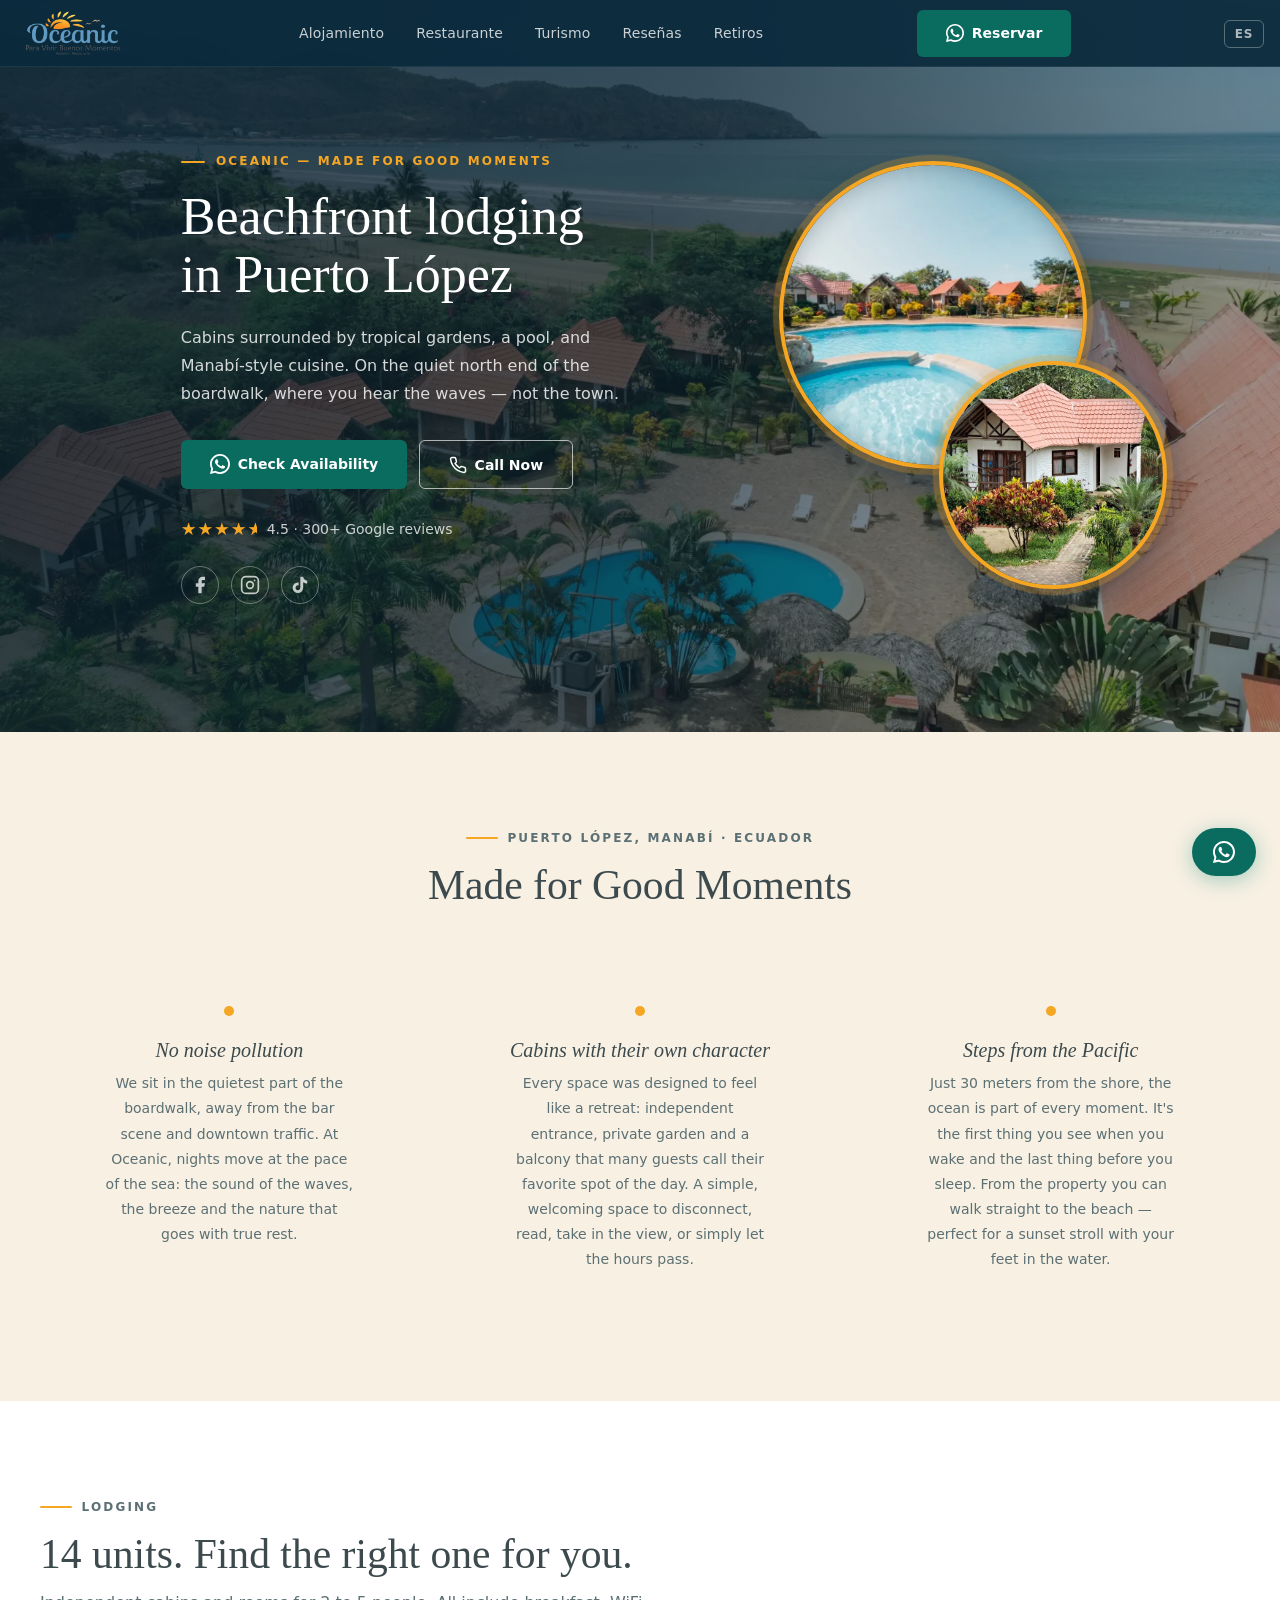
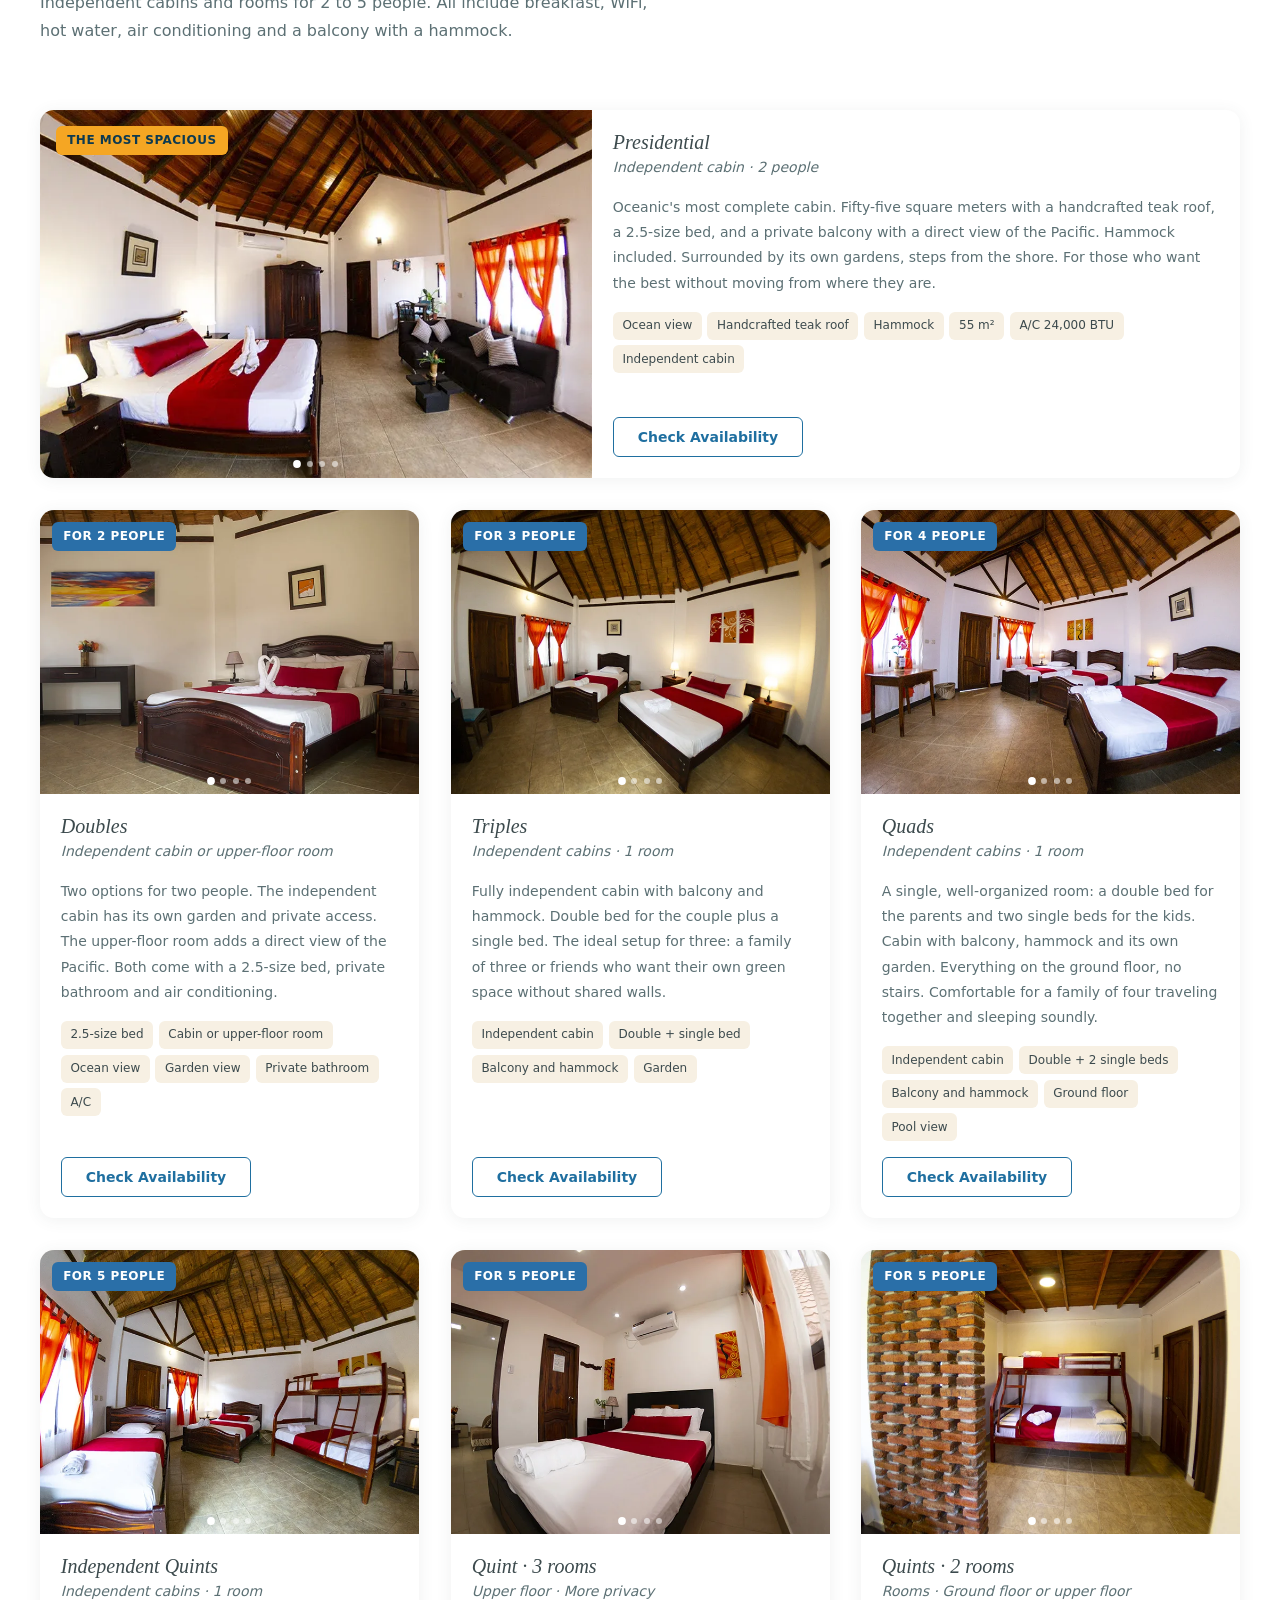
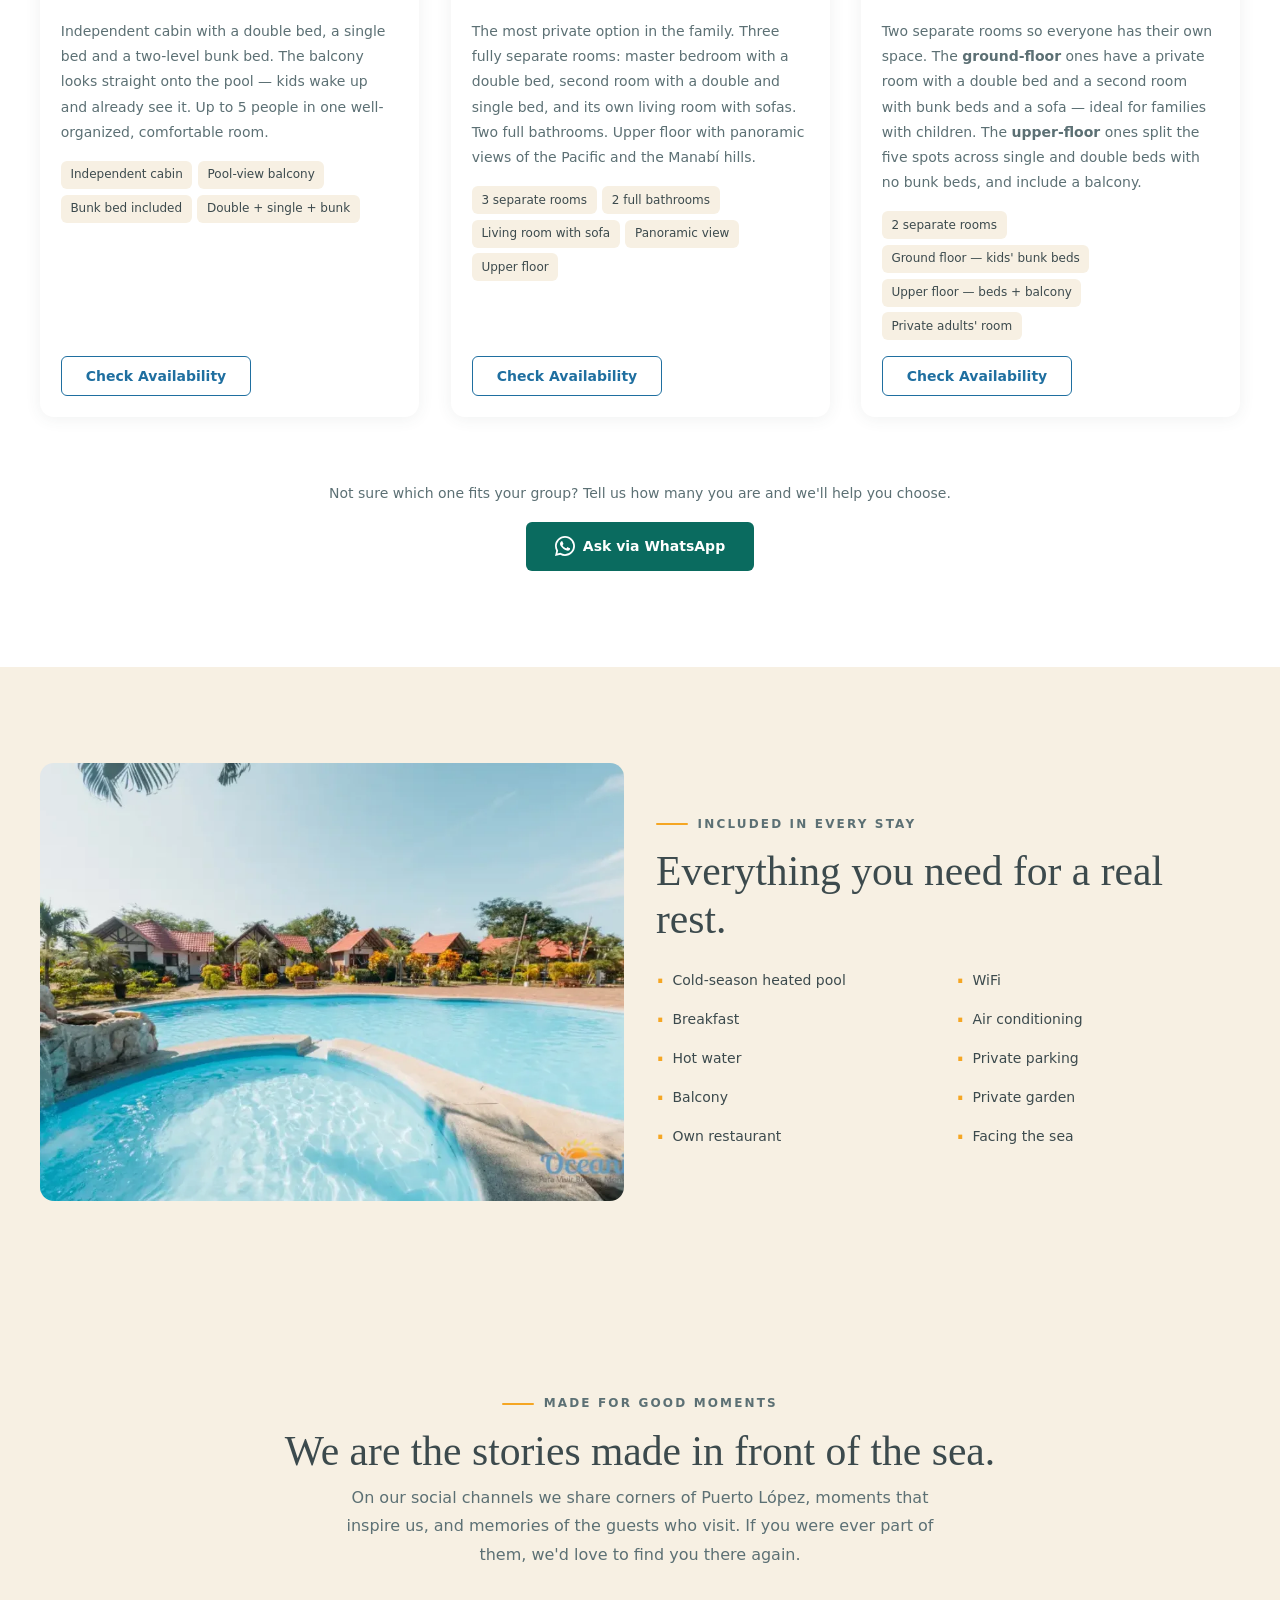
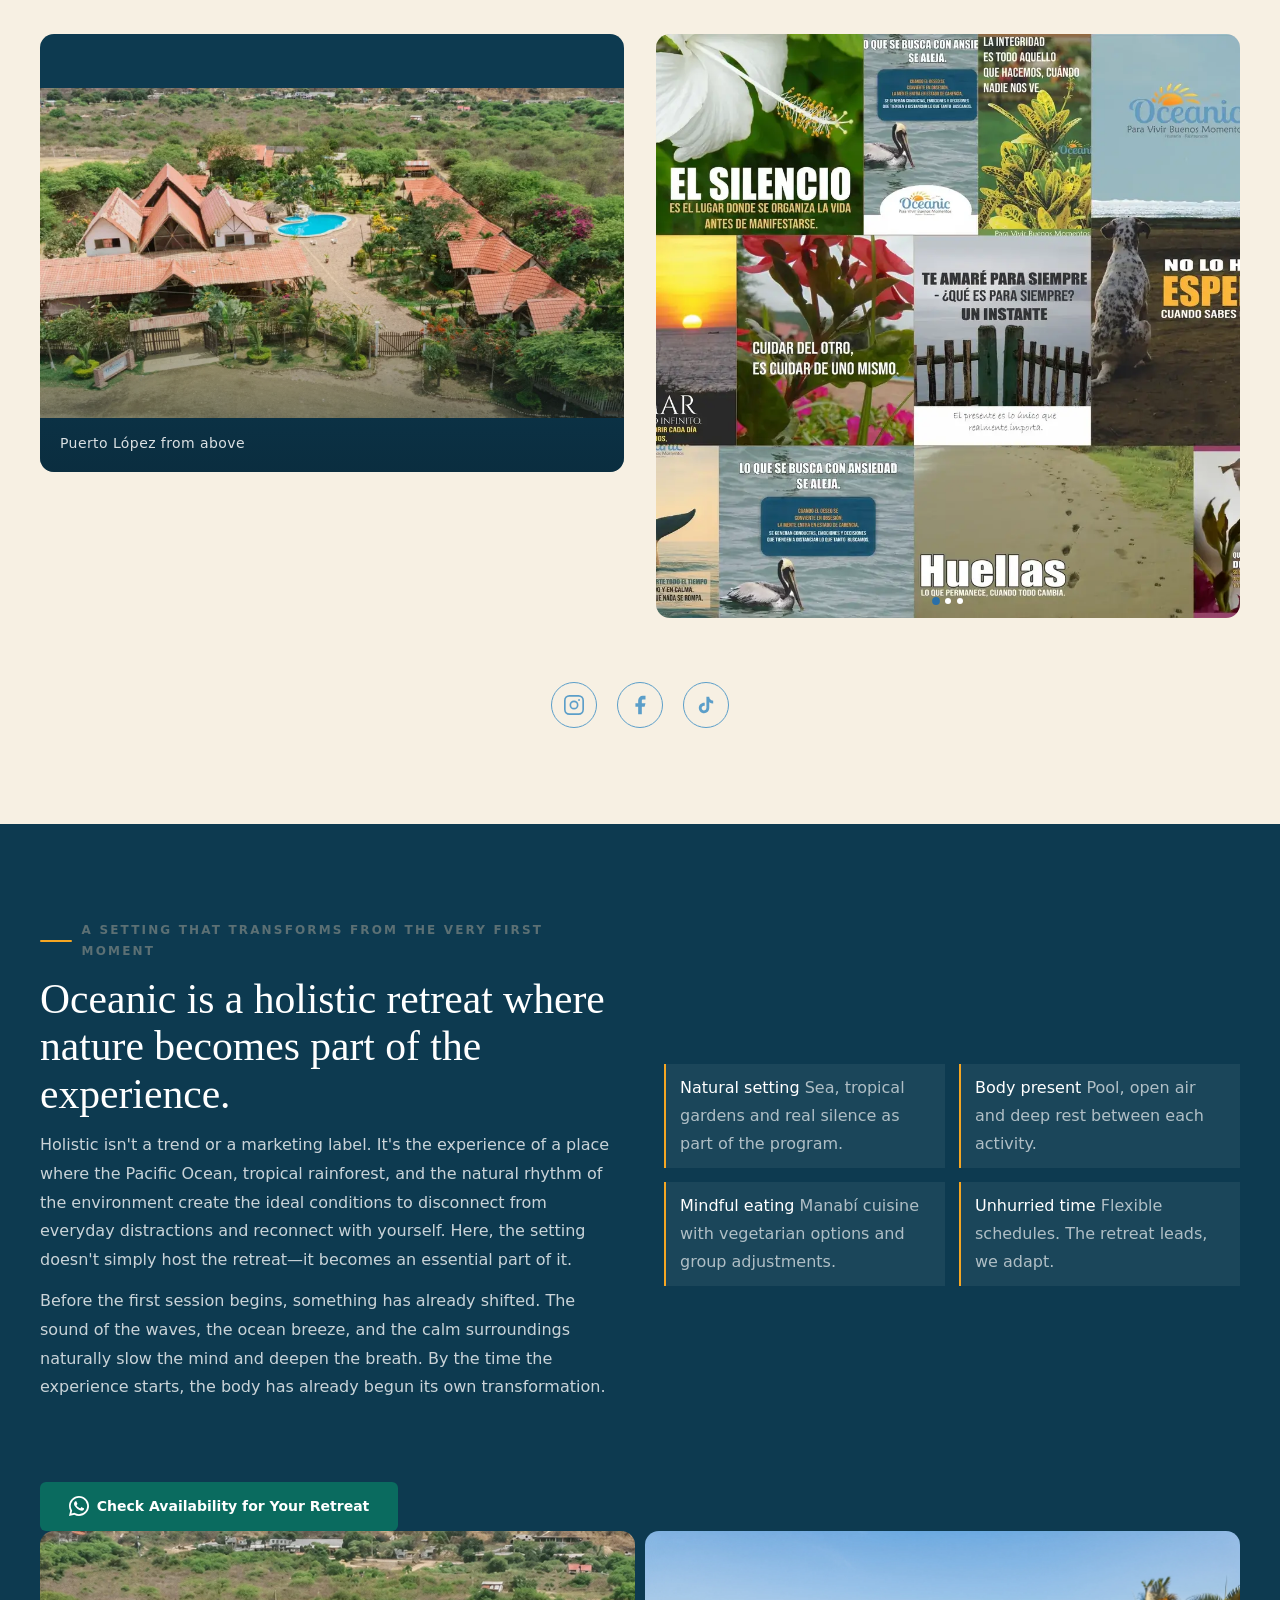
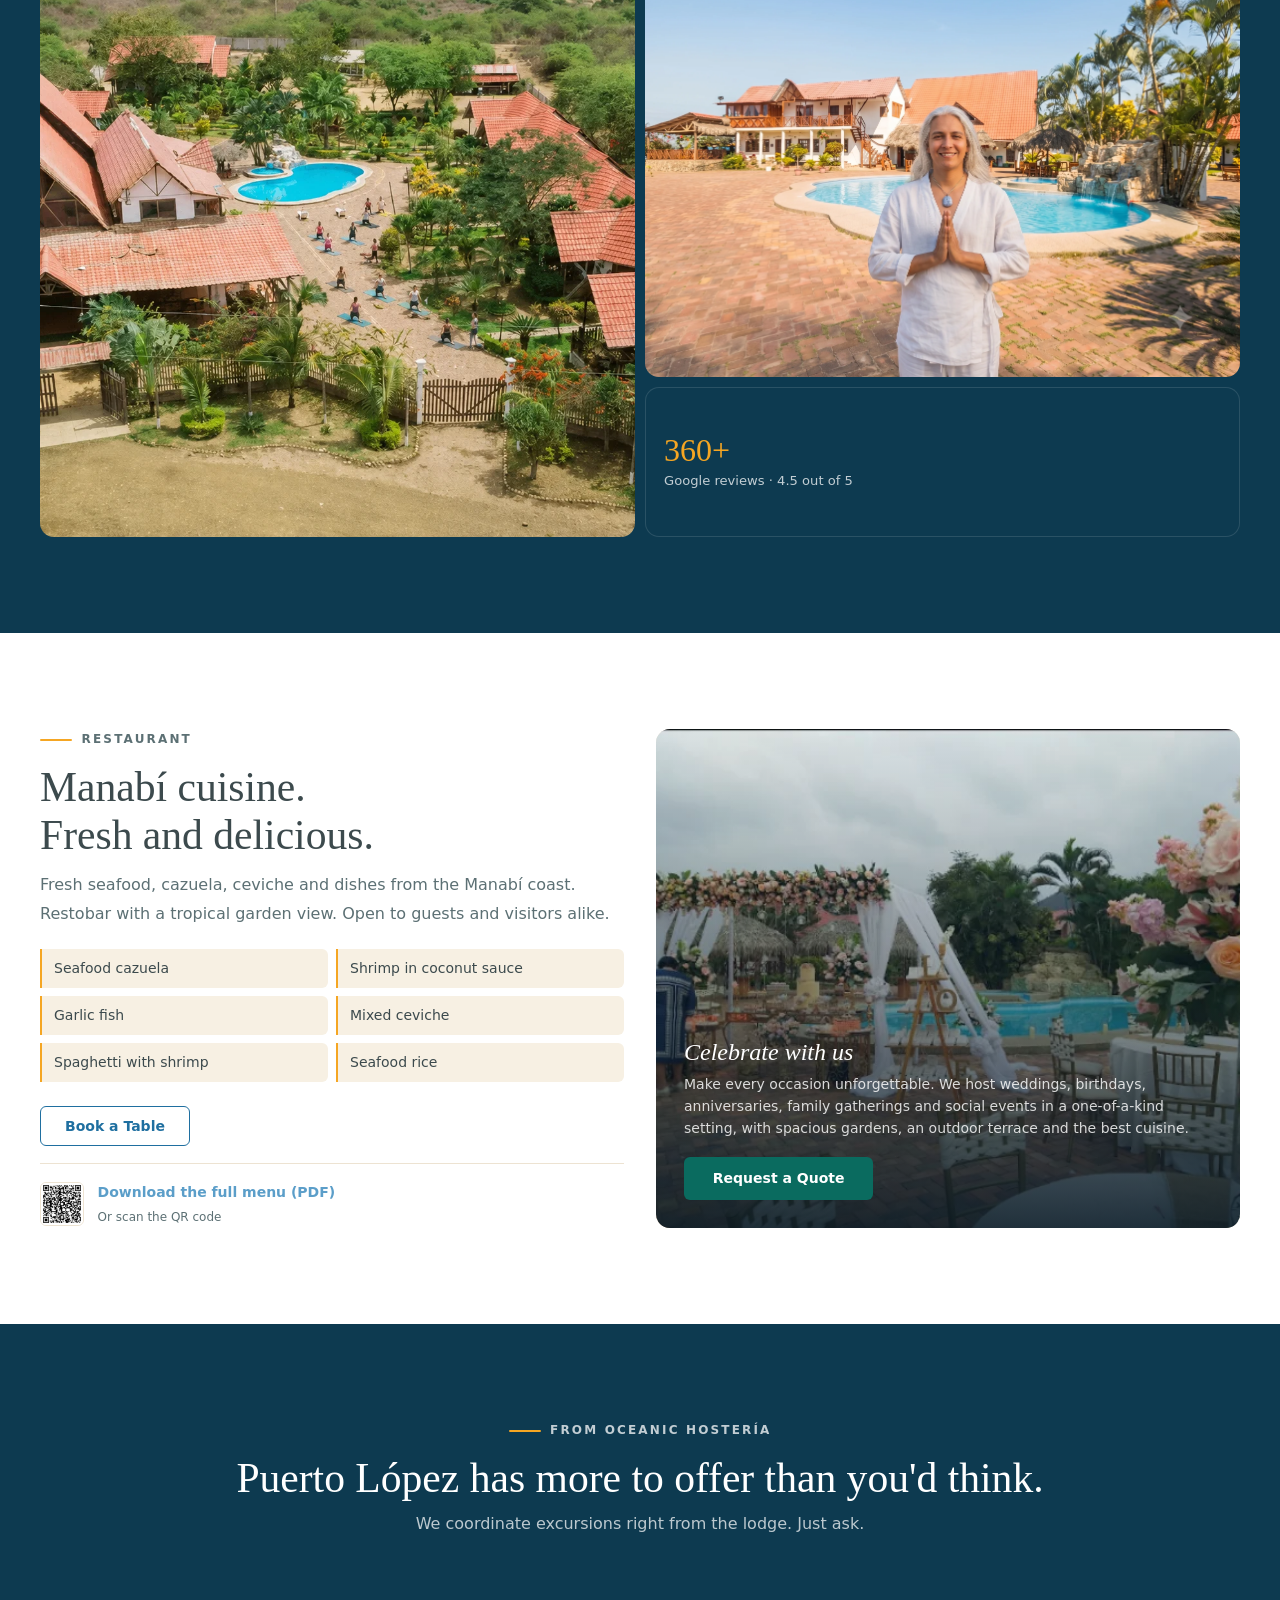
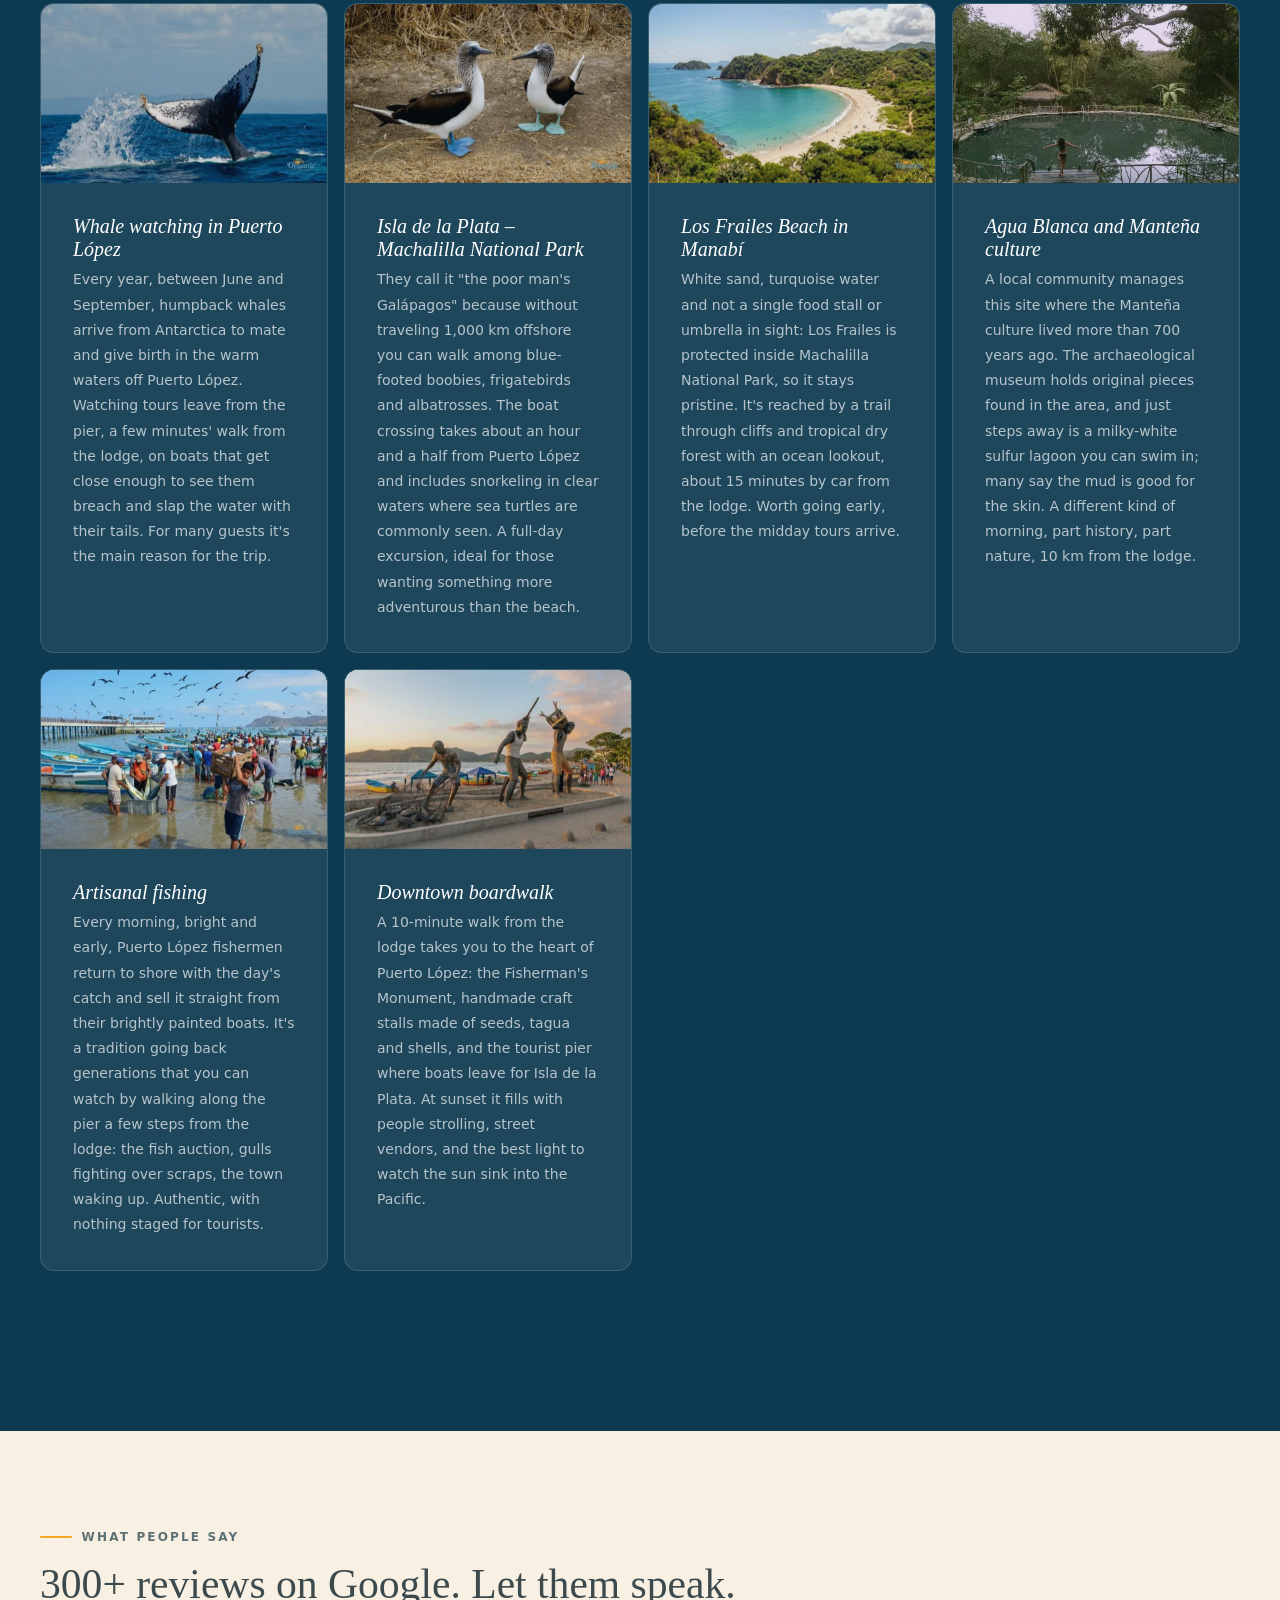
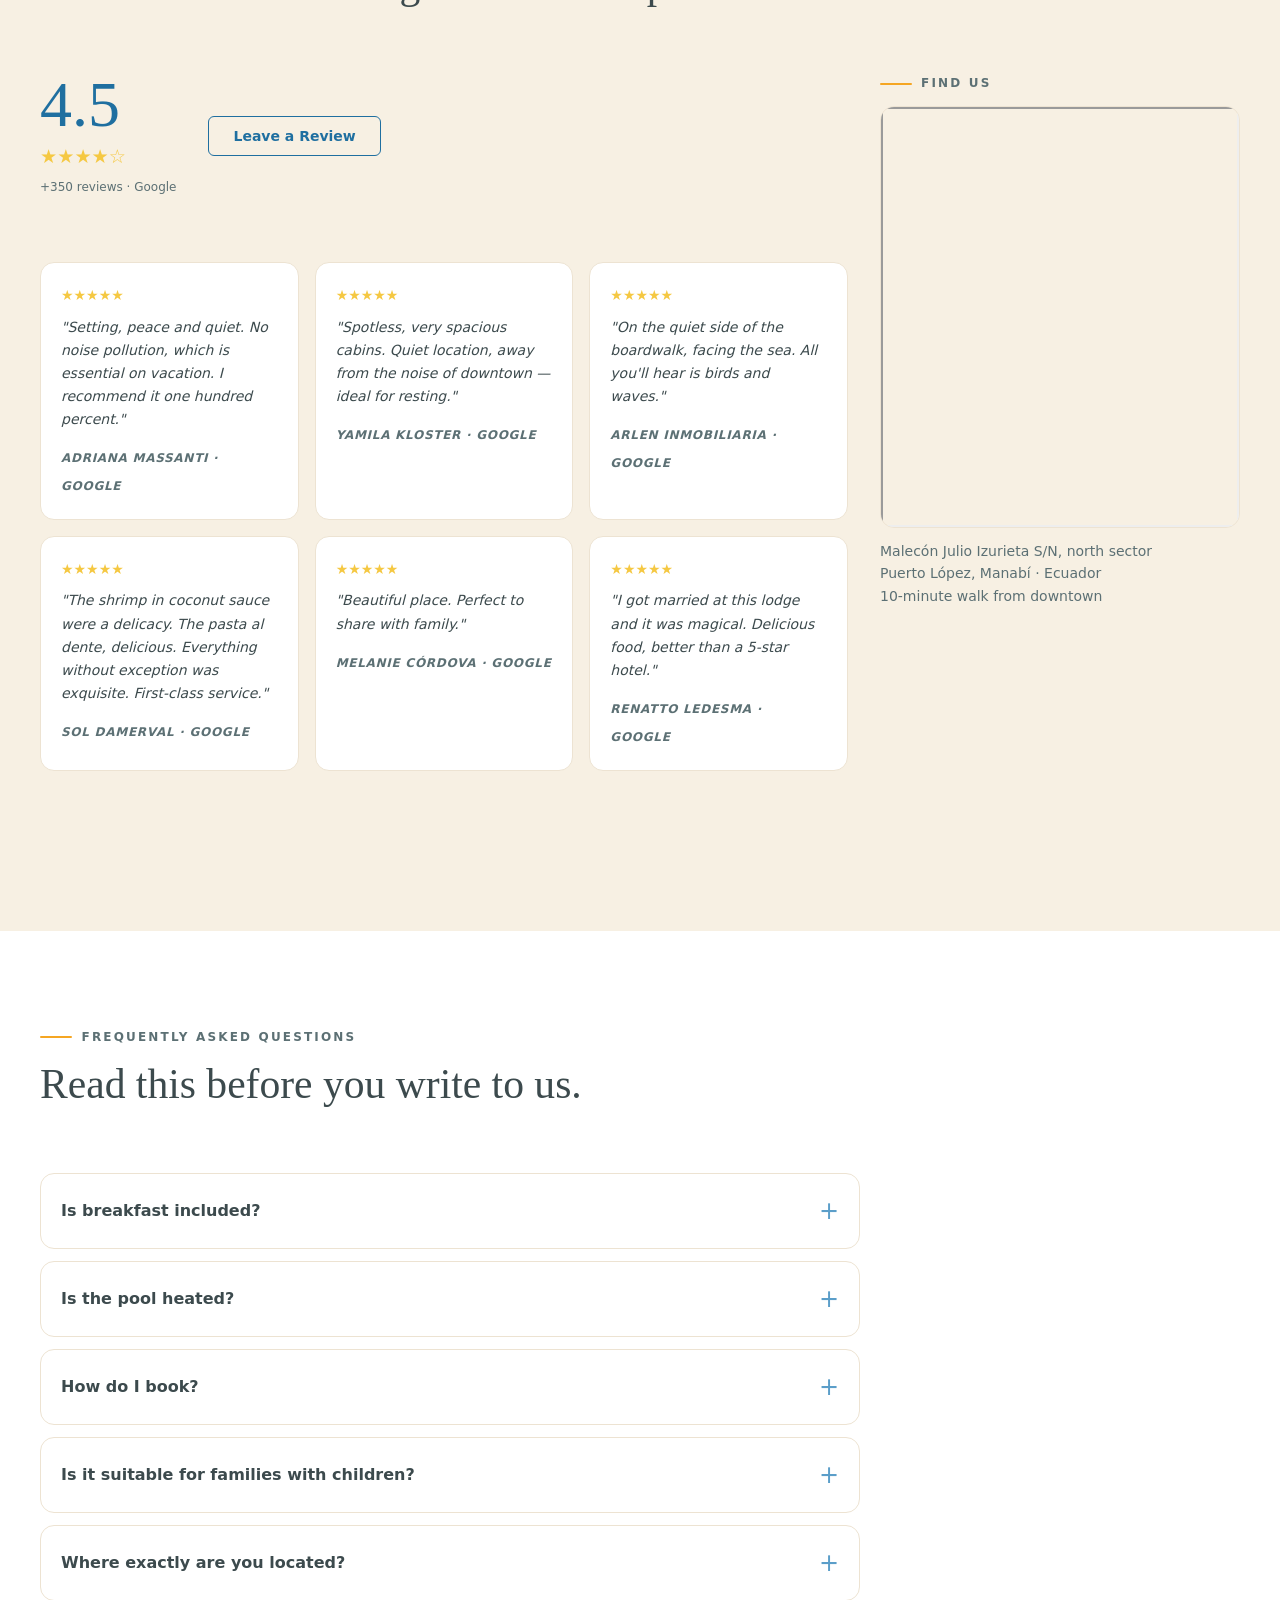
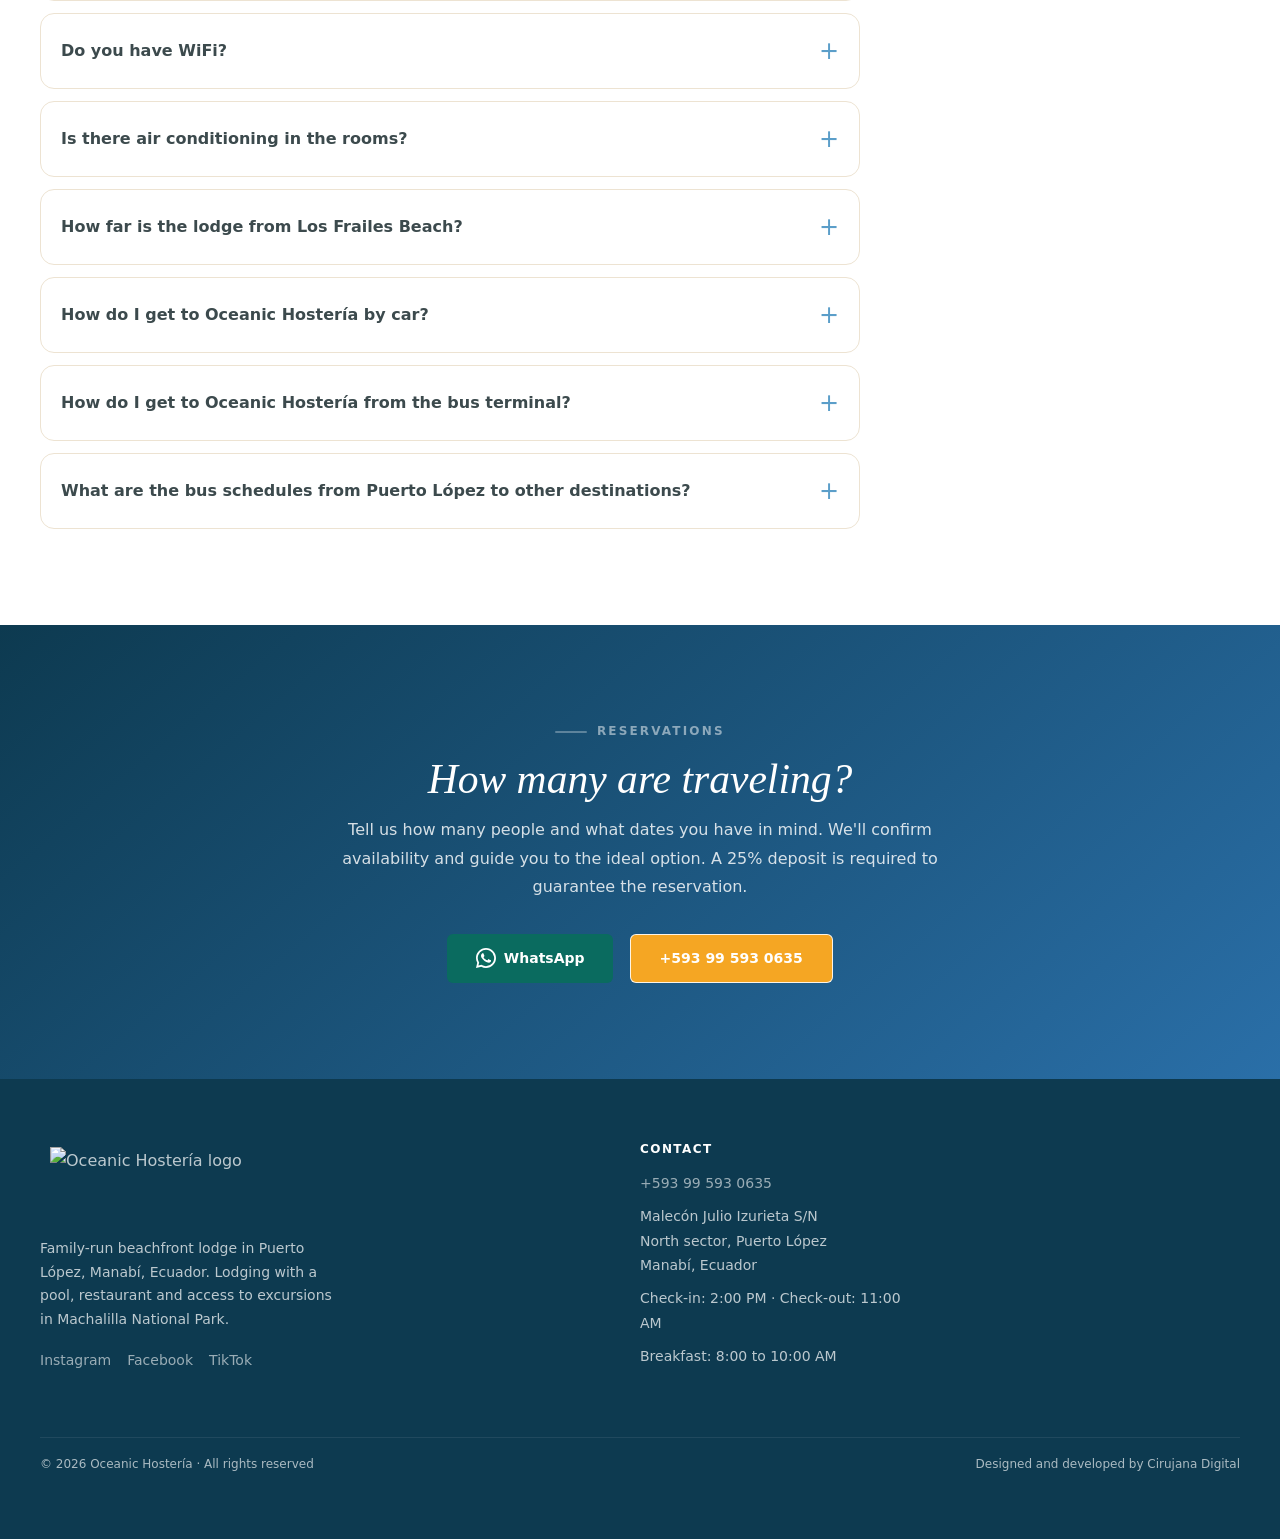
==== commit d8810835: "perf: optimiza imagenes (recompresion + resize logo), preload CSS y preconnect Cloudflare" ====
--- a/en/index.html
+++ b/en/index.html
@@ -25,6 +25,7 @@
   <link rel="alternate" hreflang="es" href="https://www.oceanichosteria.com">
   <link rel="alternate" hreflang="en" href="https://www.oceanichosteria.com/en">
   <link rel="alternate" hreflang="x-default" href="https://www.oceanichosteria.com">
+  <link rel="preconnect" href="https://static.cloudflareinsights.com" crossorigin>
   <!-- Inline critical CSS  -->
   <style>
     :root {
@@ -497,10 +498,9 @@
   <main id="main">
     <header class="nav" role="banner" id="nav">
       <div class="nav-inner">
-        <a href="#" class="nav-logo" aria-label="Hostería Oceanic — Inicio">
-          <img src="../img/logo-full.webp" alt="Logo Hostería Oceanic — Para Vivir Buenos Momentos" width="140"
-            height="78" loading="eager" decoding="sync">
-        </a>
+        <a href="/" class="nav-logo" aria-label="Hostería Oceanic — Inicio">
+          <img src="../img/logo-sm.webp" alt="Logo Hostería Oceanic — Para Vivir Buenos Momentos" width="140"
+            height="78" loading="eager" decoding="async"> </a>
         <nav aria-label="Navegación principal">
           <ul class="nav-links">
             <li><a href="#h-alojamiento">Alojamiento</a></li>
--- a/style.css
+++ b/style.css
@@ -1202,6 +1202,10 @@
     grid-template-columns: 1fr 1fr;
   }
 }
+.hol-col-text {
+  display: flex;
+  flex-direction: column;
+}
 .sec-night .hol-grid h2 {
   color: #fff;
 }
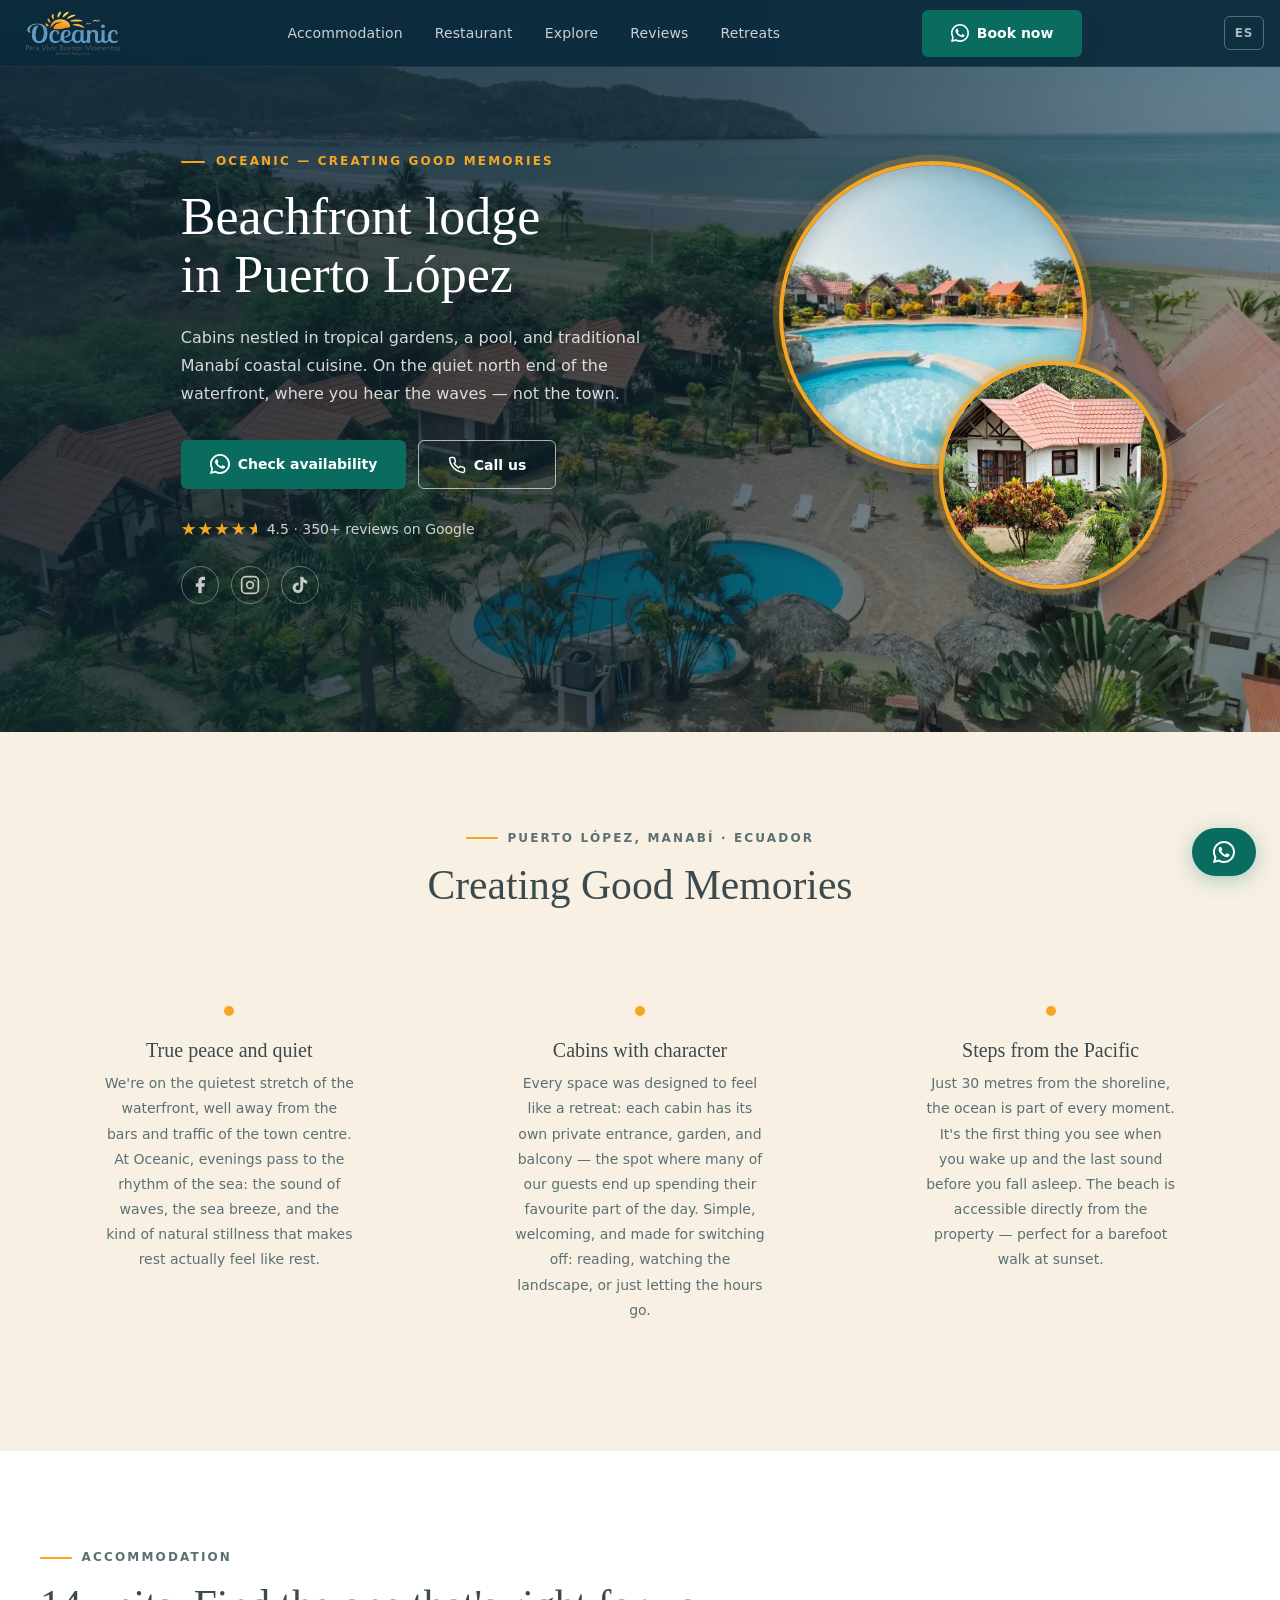
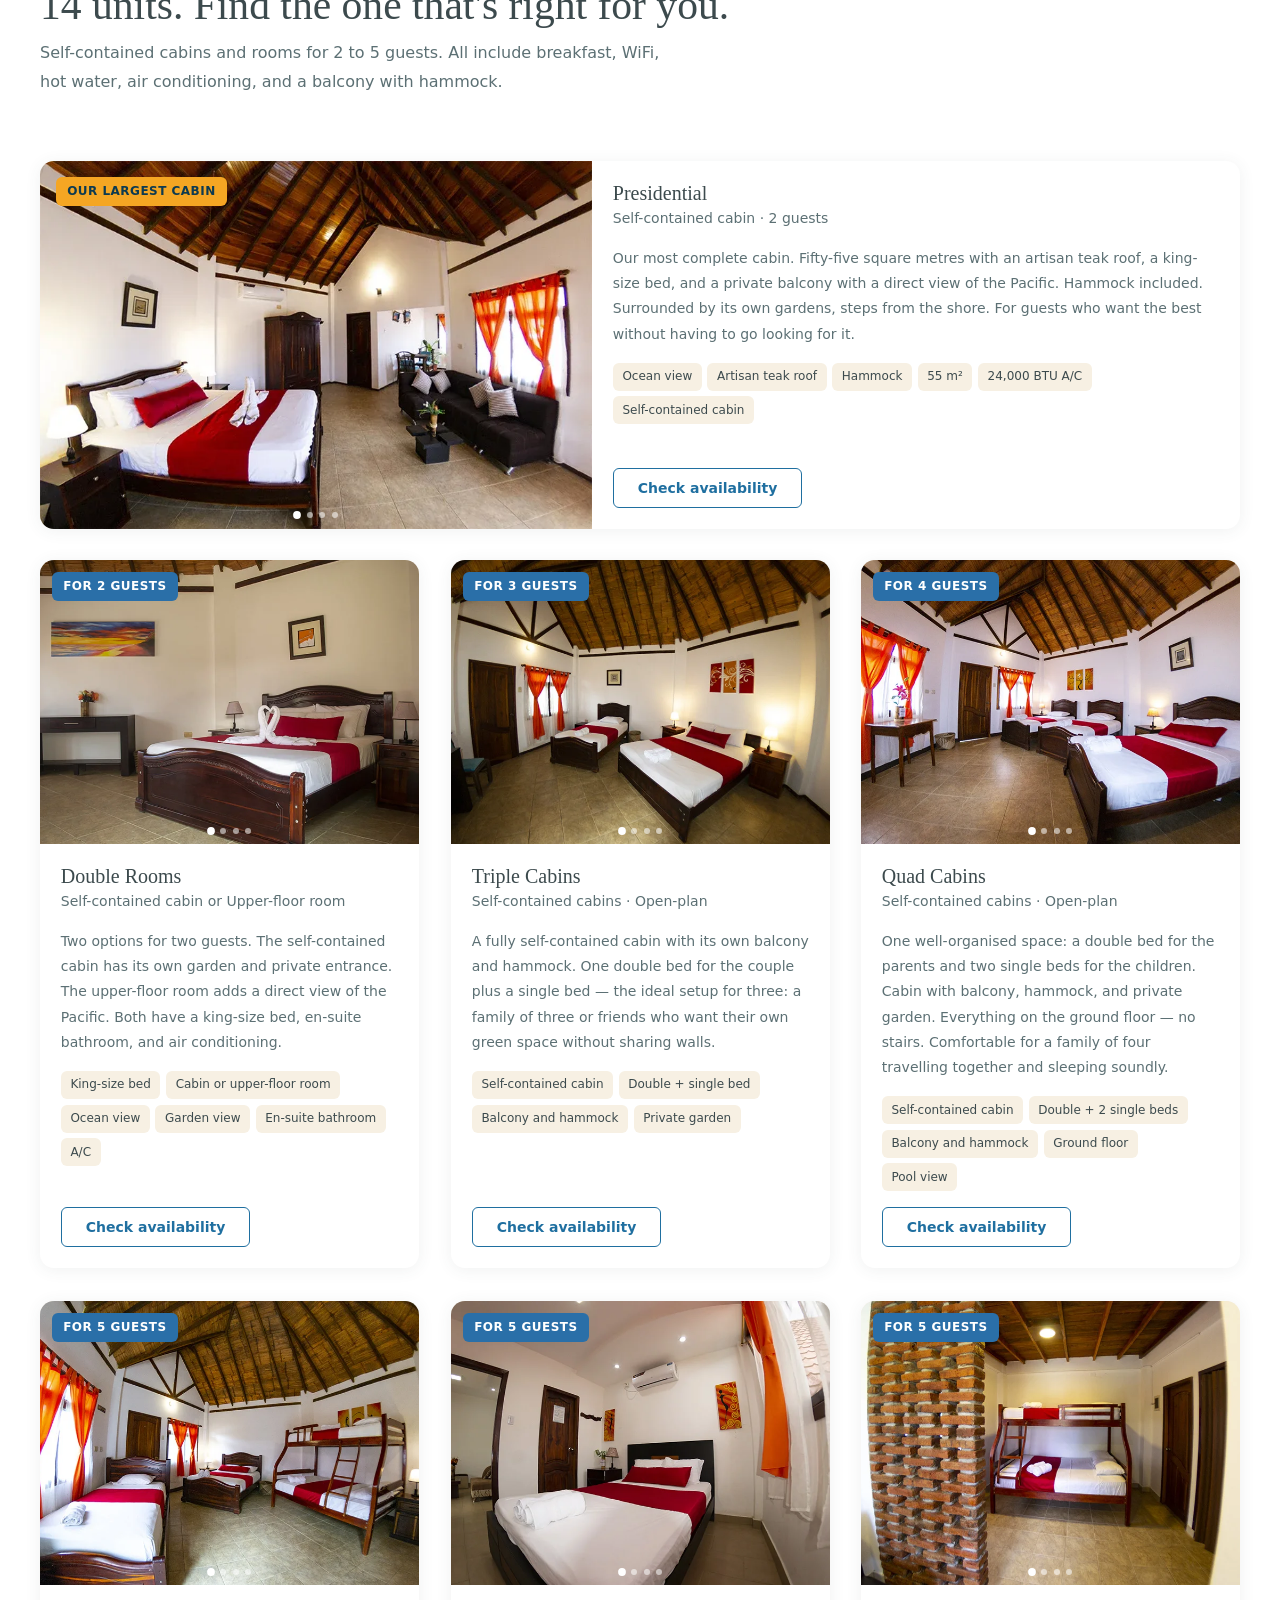
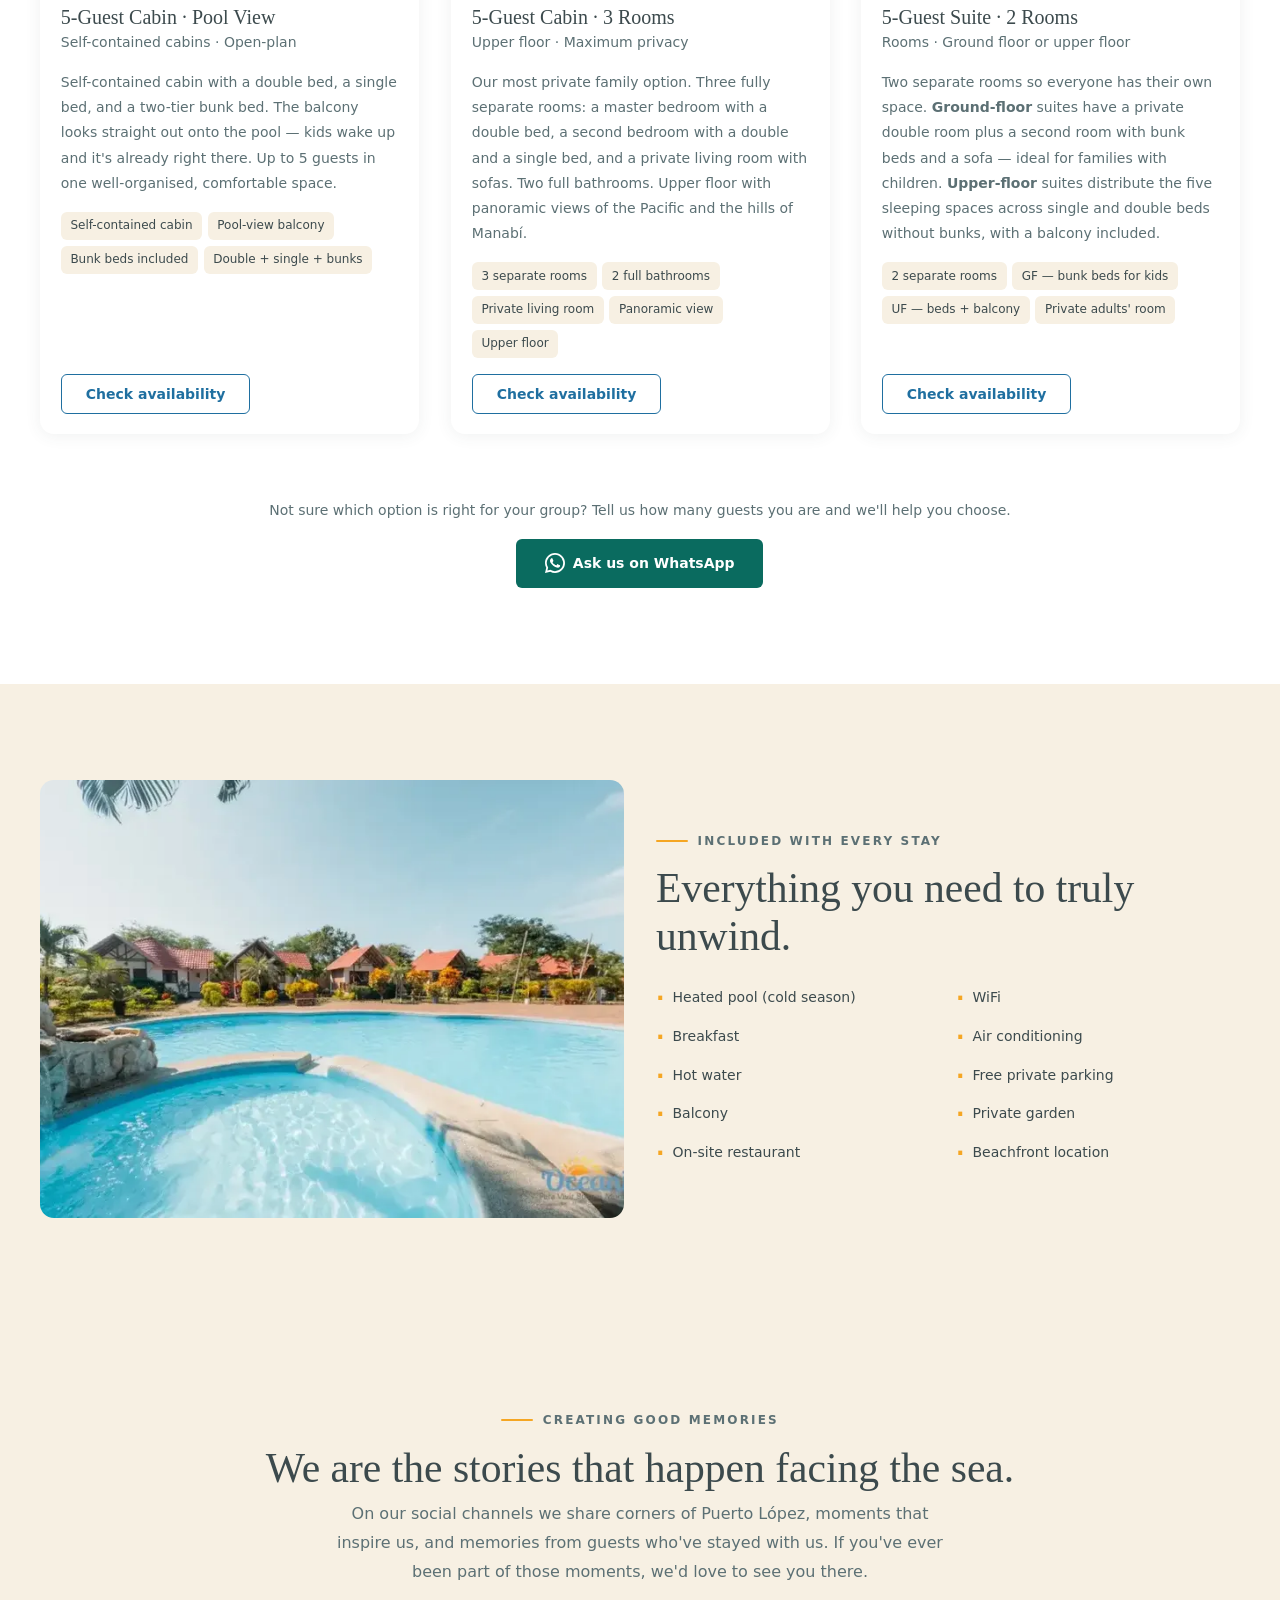
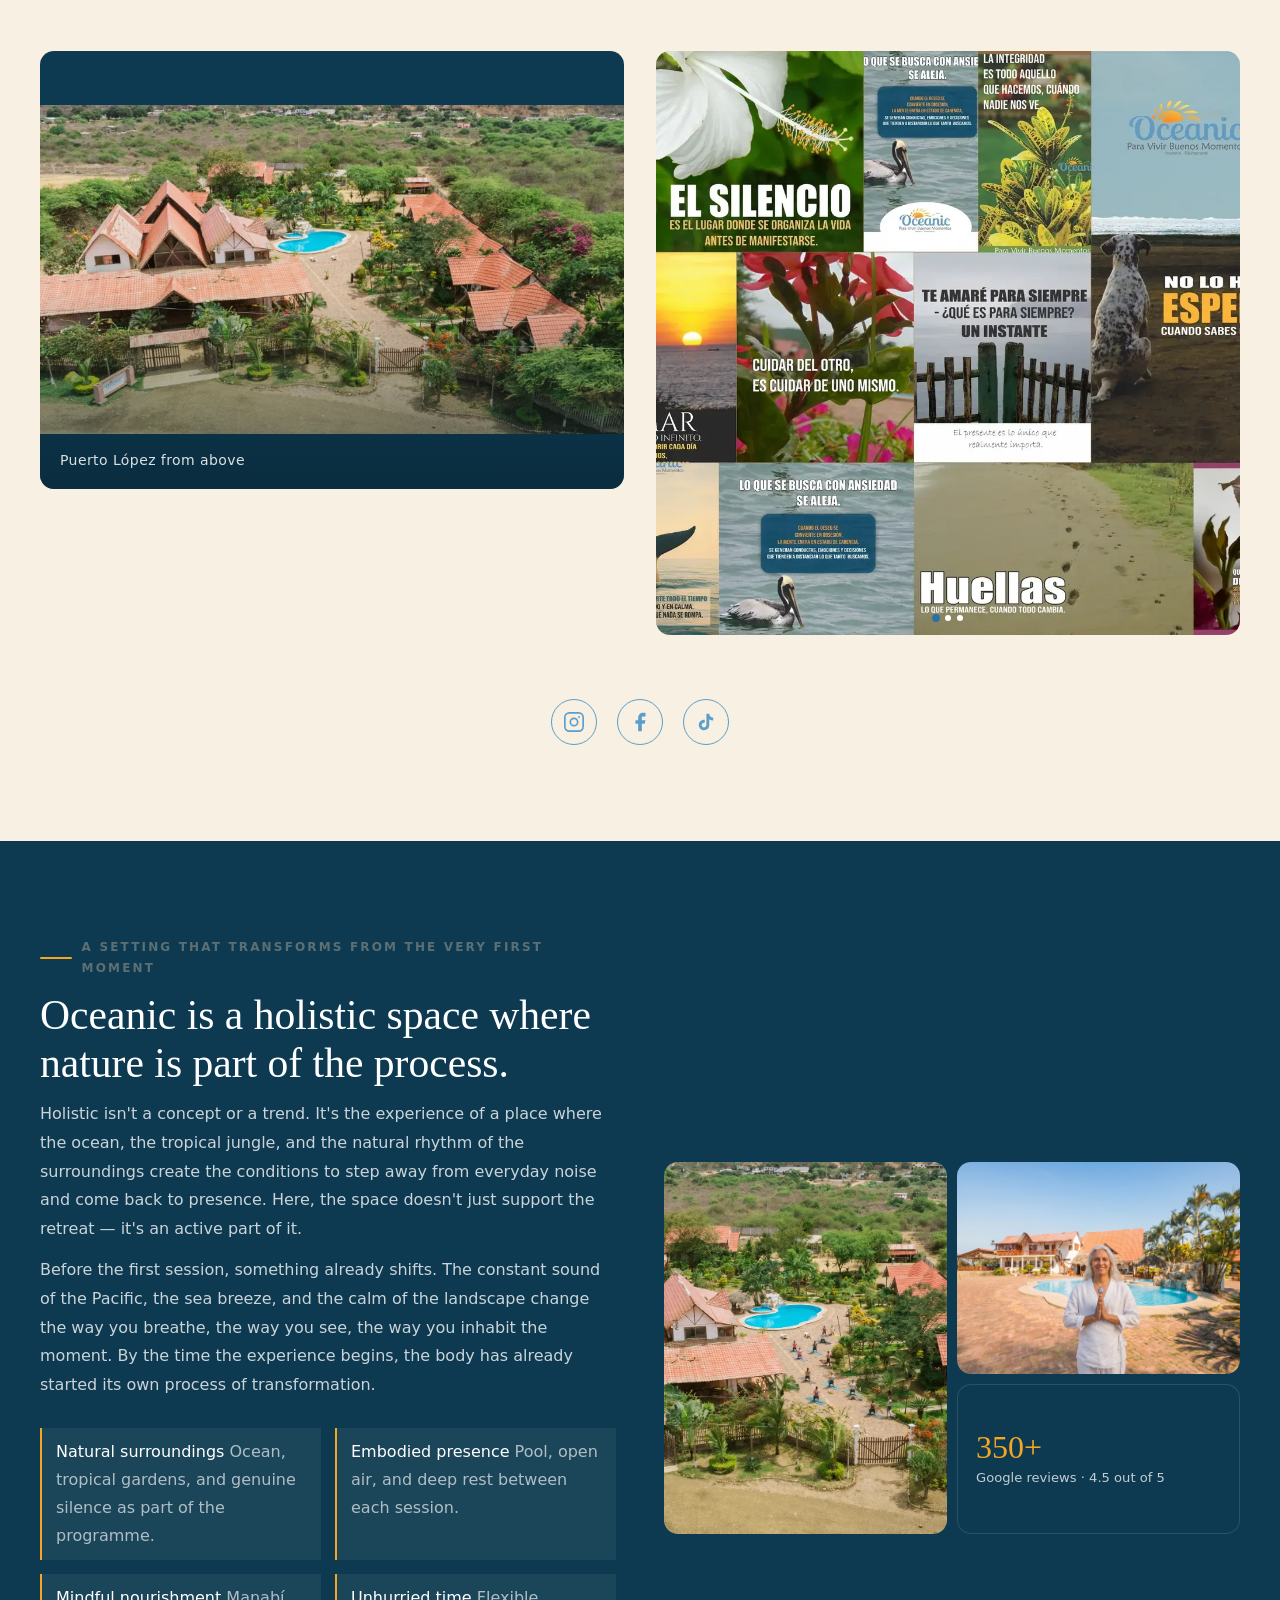
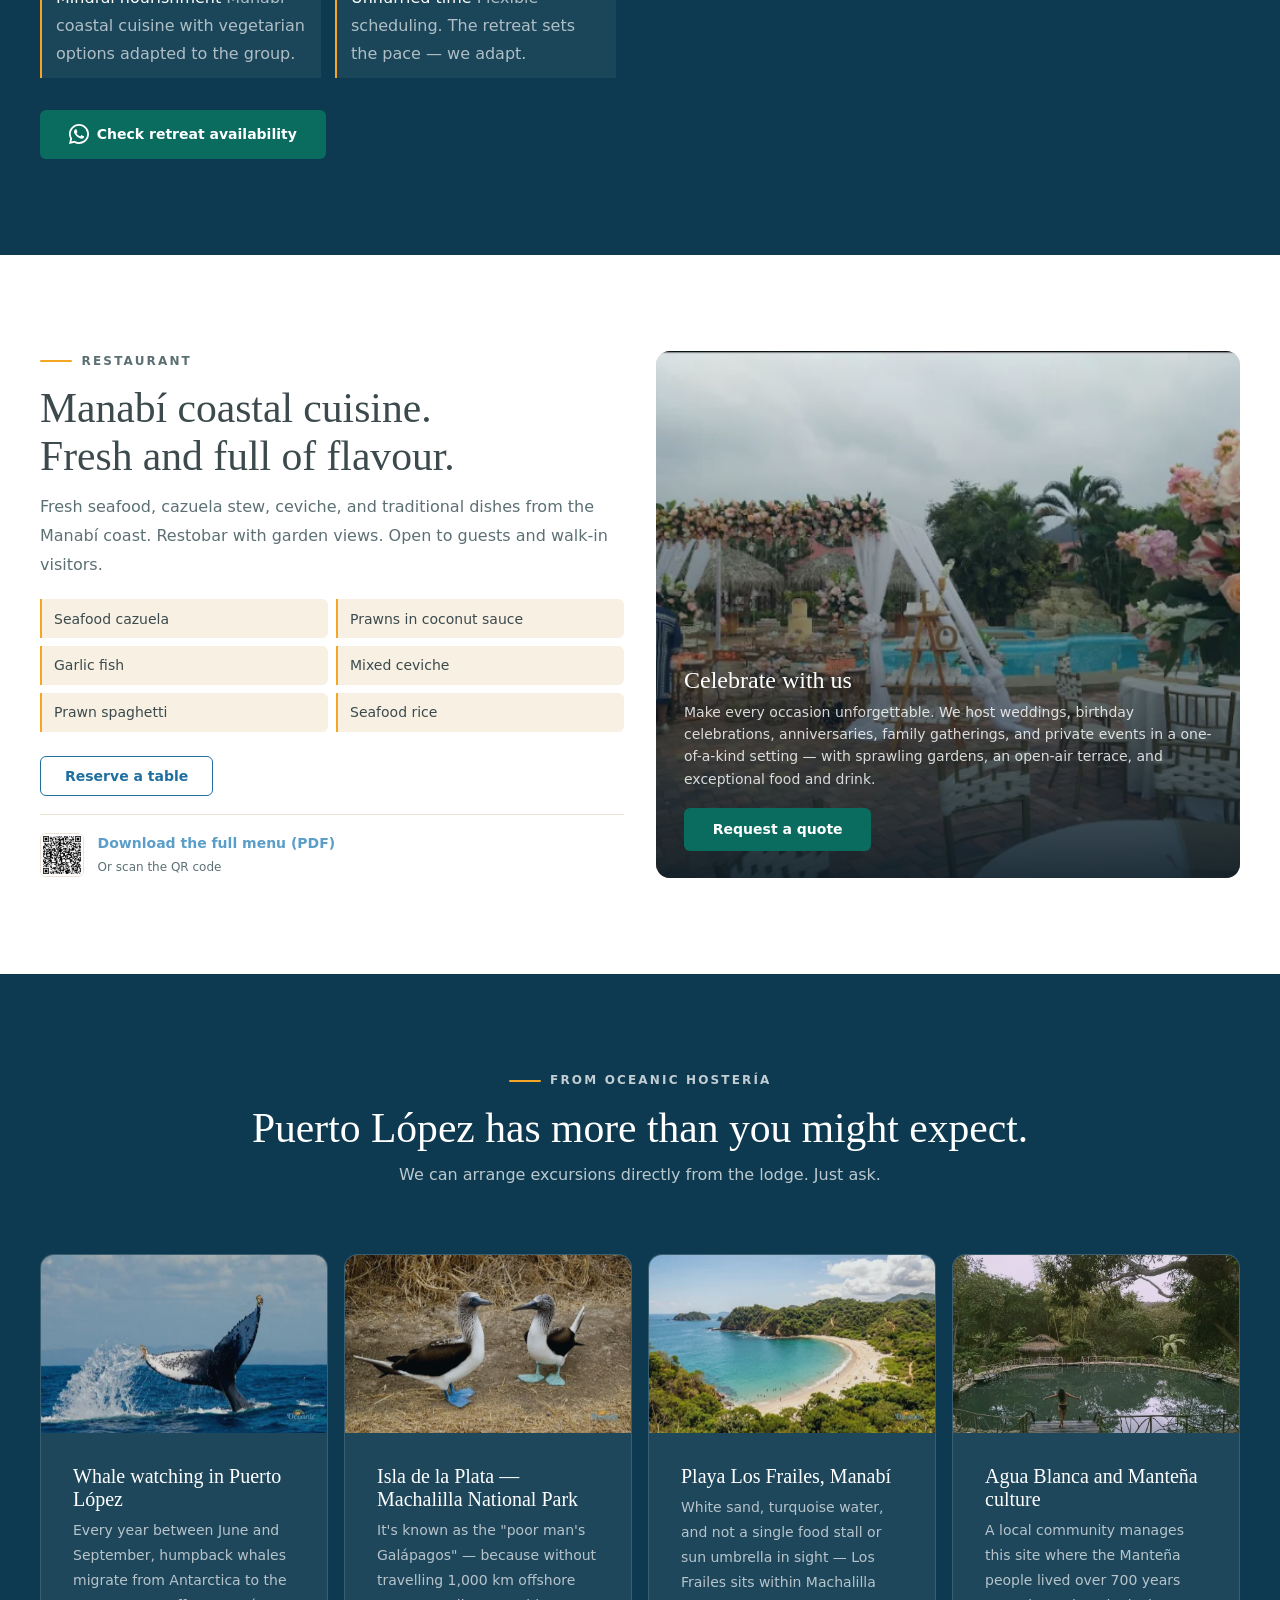
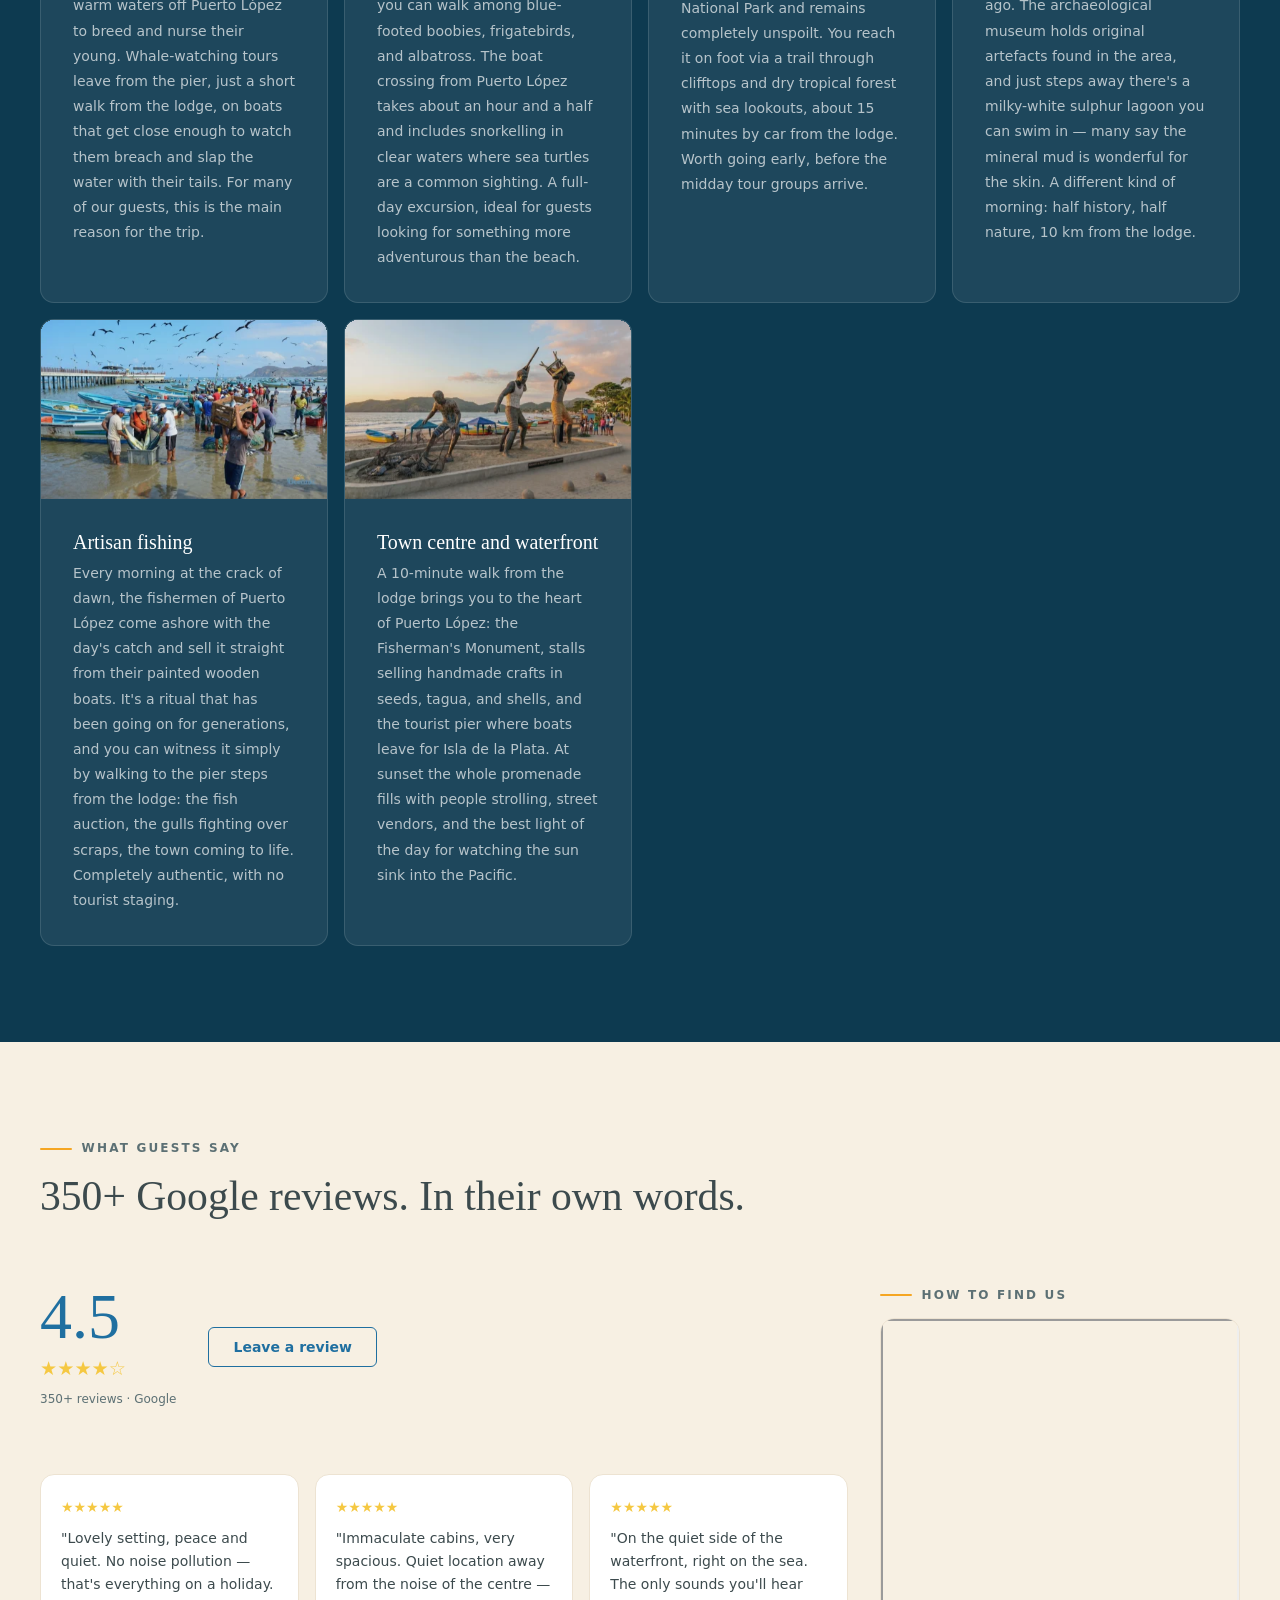
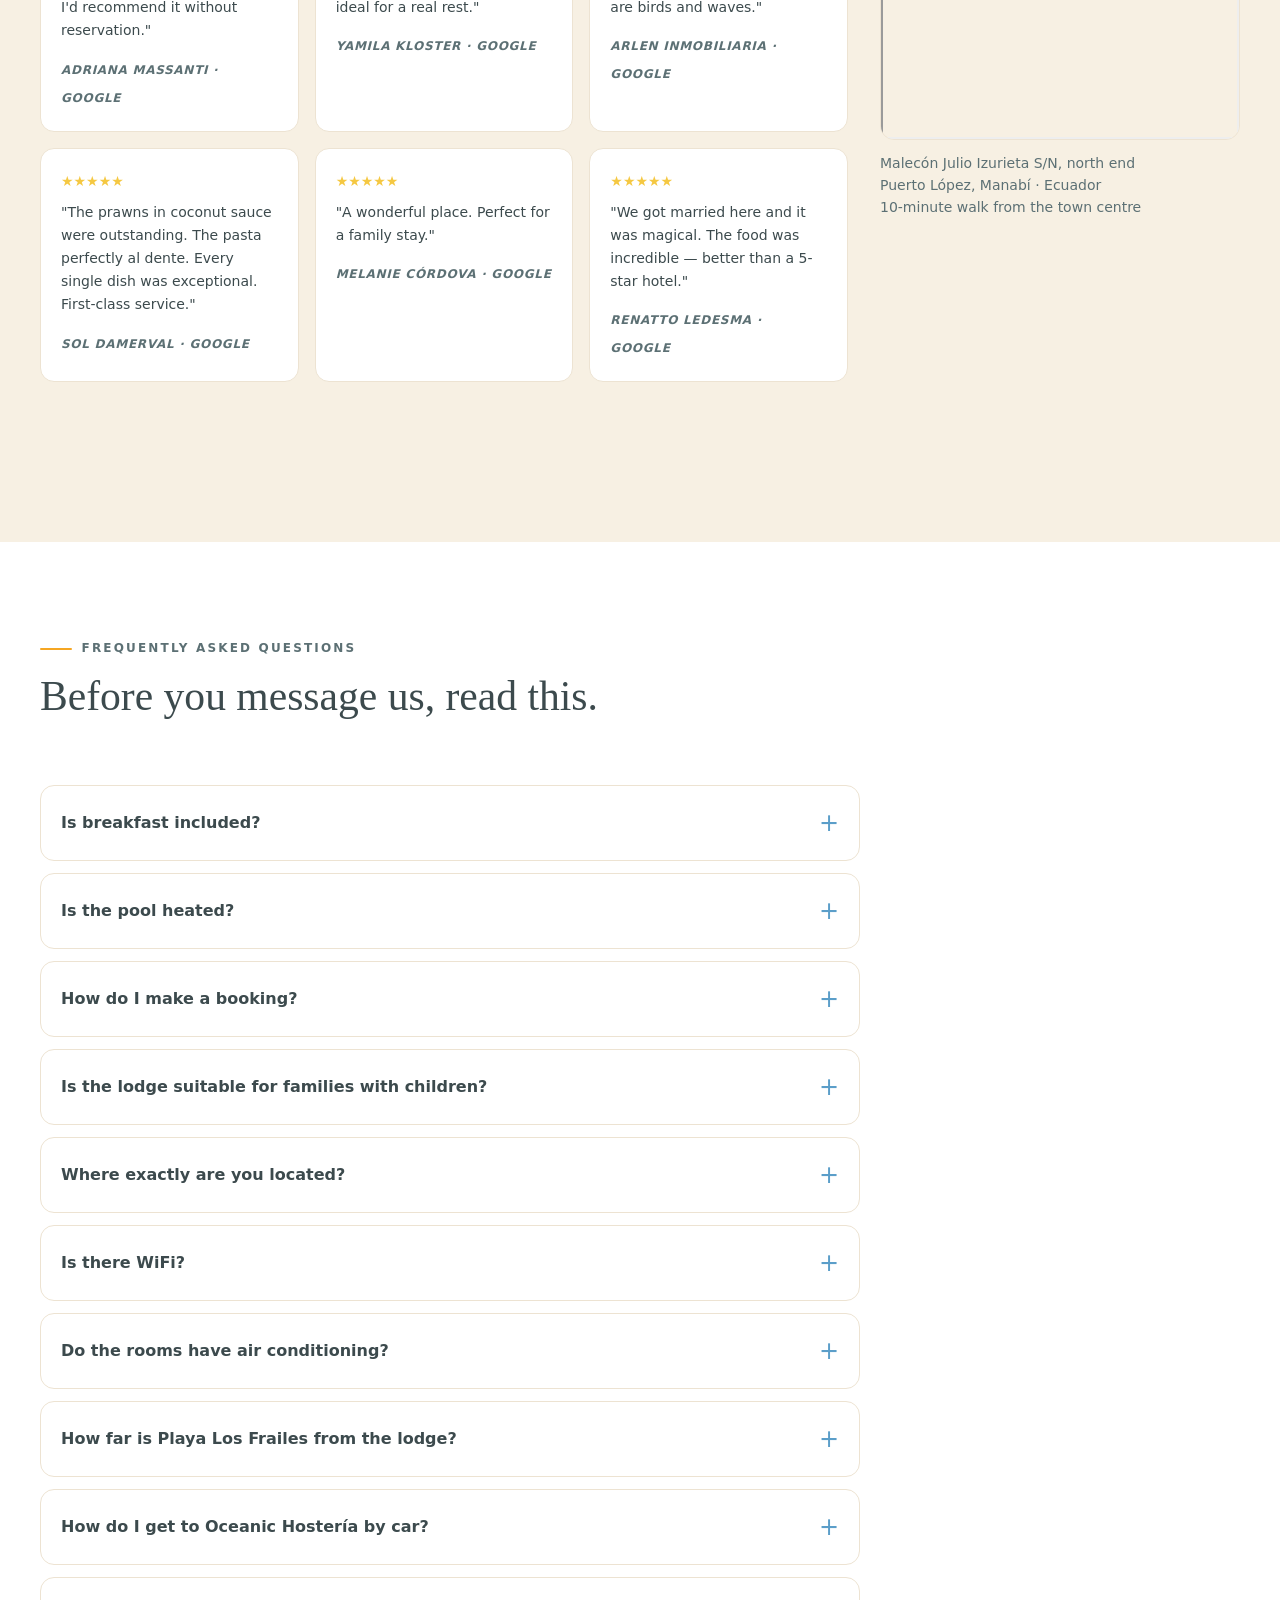
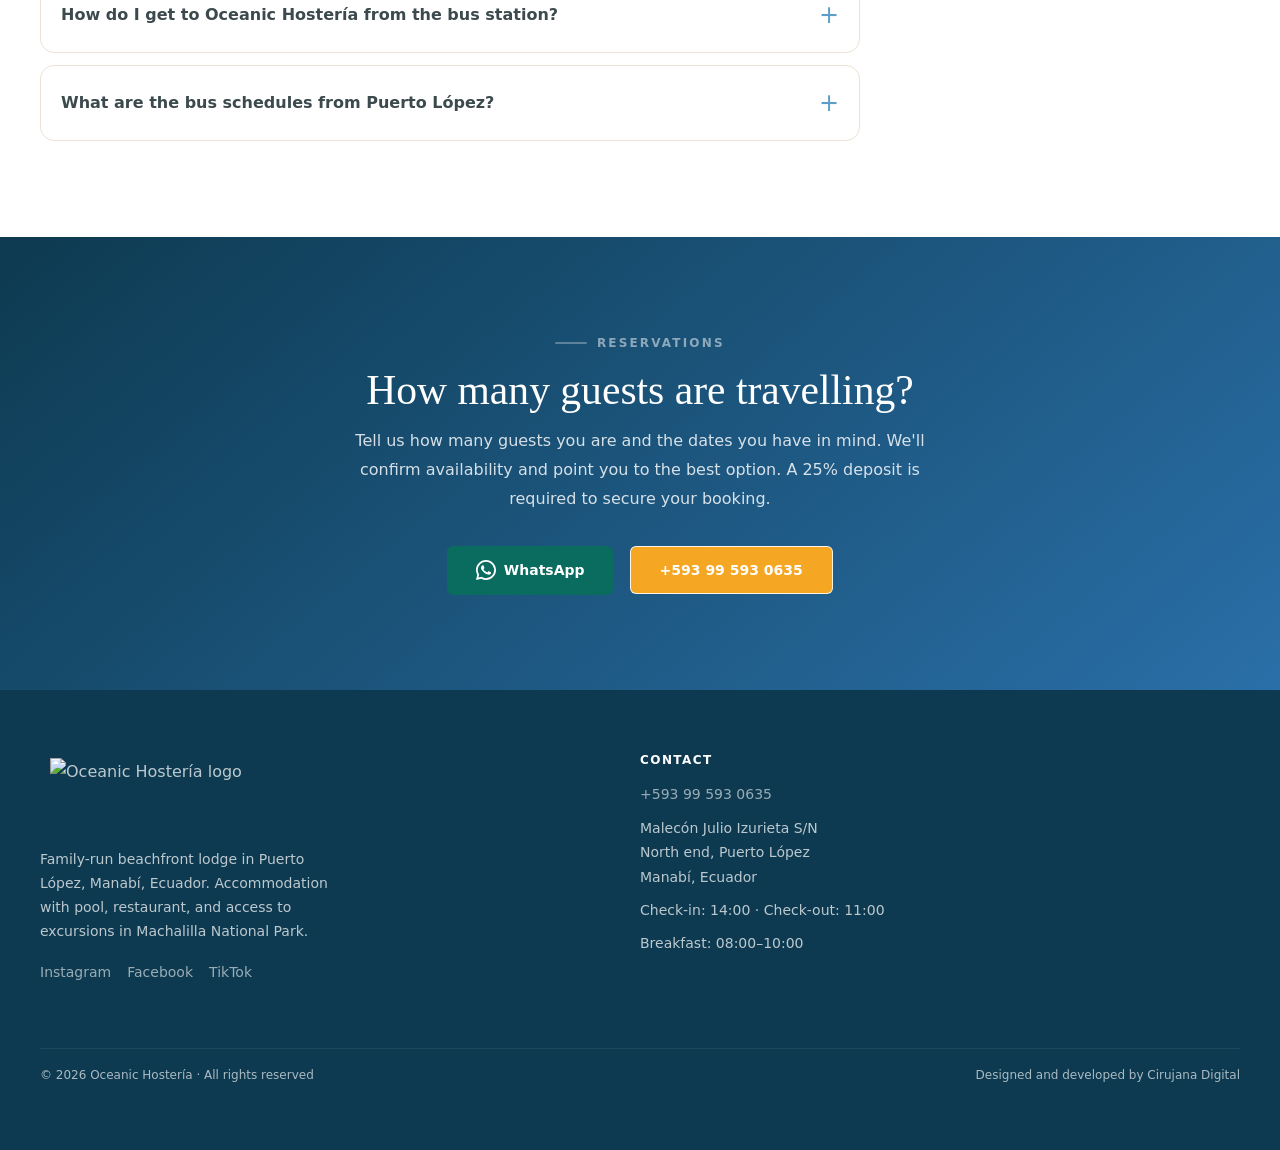
==== commit fc779e3f: "fix: corrige 404 del video de retiros, agrega imagenes responsive (logo-sm, piscina, hero-linea-reti" ====
--- a/en/index.html
+++ b/en/index.html
@@ -4,13 +4,13 @@
 <head>
   <meta charset="UTF-8">
   <meta name="viewport" content="width=device-width, initial-scale=1.0">
-  <title>Oceanic Hostería · Family Beachfront Lodging · Puerto López, Ecuador</title>
+  <title>Oceanic Hostería · Beachfront family lodge · Puerto López, Ecuador</title>
   <meta name="description"
-    content="Oceanic Hostería is a family-run beachfront lodge in the north sector of Puerto López, Ecuador. 14 cabins and rooms with gardens, heated pool in the cold season, breakfast included and a restaurant serving Manabí-style cuisine. Reservations: +593 99 593 0635.">
+    content="Oceanic Hostería is a family-run beachfront lodge on the north end of Puerto López, Ecuador. 14 cabins and rooms with tropical gardens, a heated pool (cold season), breakfast included, and a restaurant serving traditional Manabí coastal cuisine. Reservations: +593 99 593 0635.">
   <meta name="google-site-verification" content="QJ1Q7pUSjxxh3UFAwYzE2fNfUupoTRzcJD6m_wkEayw" />
   <meta property="og:title" content="Oceanic Hostería · Puerto López, Ecuador">
   <meta property="og:description"
-    content="14 family cabins facing the Pacific. Pool, gardens, breakfast included and Manabí cuisine. North sector of the Puerto López boardwalk.">
+    content="14 family cabins facing the Pacific. Heated pool, tropical gardens, breakfast included, and Manabí coastal cuisine. North end of the Puerto López waterfront.">
   <meta property="og:url" content="https://www.oceanichosteria.com/en">
   <meta property="og:type" content="website">
   <meta property="og:locale" content="en_US">
@@ -26,7 +26,7 @@
   <link rel="alternate" hreflang="en" href="https://www.oceanichosteria.com/en">
   <link rel="alternate" hreflang="x-default" href="https://www.oceanichosteria.com">
   <link rel="preconnect" href="https://static.cloudflareinsights.com" crossorigin>
-  <!-- Inline critical CSS  -->
+  <!-- Critical inline CSS -->
   <style>
     :root {
       --sky: #5B9EC9;
@@ -57,18 +57,13 @@
       background: var(--white)
     }
 
-    /*
-   HERO
-*/
     .hero {
       position: relative;
       overflow: hidden;
       padding-block: clamp(5rem, 12vw, 8rem);
       padding-top: calc(66px + clamp(3rem, 8vw, 5rem));
-      /* offsets fixed nav */
-    }
-
-    /* Background image */
+    }
+
     .hero-bg {
       position: absolute;
       inset: 0;
@@ -80,9 +75,9 @@
       height: 100%;
       object-fit: cover;
       object-position: center 30%;
-    }
-
-    /* Dark gradient overlay — text legibility */
+      aspect-ratio: 1920 / 1080;
+    }
+
     .hero-overlay {
       position: absolute;
       inset: 0;
@@ -92,7 +87,6 @@
           rgba(8, 30, 45, 0.30) 100%);
     }
 
-    /* Inner layout: left text + right circles */
     .hero-inner {
       position: relative;
       z-index: 1;
@@ -109,7 +103,6 @@
       }
     }
 
-    /* ── TEXT ─────────────────────────────────────────── */
     .hero-eyebrow {
       display: inline-block;
       font-size: var(--t-xs);
@@ -155,7 +148,6 @@
       margin-bottom: 2rem;
     }
 
-    /* ── CTAs ─────────────────────────────────────────── */
     .hero-actions {
       display: flex;
       flex-wrap: wrap;
@@ -163,7 +155,6 @@
       margin-bottom: 1.75rem;
     }
 
-    /* Call — amber outline */
     .btn-call {
       display: inline-flex;
       align-items: center;
@@ -187,7 +178,6 @@
       border-color: #fff;
     }
 
-    /* ── REVIEWS ──────────────────────────────────────── */
     .hero-rating {
       display: flex;
       align-items: center;
@@ -202,7 +192,6 @@
       line-height: 1;
     }
 
-    /* Half star: clips the last one to 50% */
     .star-half {
       display: inline-block;
       width: 0.55em;
@@ -216,7 +205,6 @@
       font-weight: 500;
     }
 
-    /* ── SOCIAL ─────────────────────────────────────────── */
     .hero-social {
       display: flex;
       gap: 0.75rem;
@@ -241,12 +229,10 @@
       background: rgba(245, 166, 35, 0.1);
     }
 
-    /* ── CIRCLES ─────────────────────────────────────── */
     .hero-circles {
       position: relative;
       height: 420px;
       display: none;
-      /* hidden on mobile */
     }
 
     @media (min-width: 900px) {
@@ -261,7 +247,6 @@
       overflow: hidden;
     }
 
-    /* Decorative frame: double ring, Neutralia-style */
     .hero-circle::before,
     .hero-circle::after {
       content: '';
@@ -272,13 +257,11 @@
       z-index: 2;
     }
 
-    /* Amber outer ring */
     .hero-circle::before {
       box-shadow: 0 0 0 3px rgba(245, 166, 35, 0.55),
         0 0 0 8px rgba(245, 166, 35, 0.12);
     }
 
-    /* Deep shadow */
     .hero-circle::after {
       box-shadow: inset 0 0 24px rgba(8, 30, 45, 0.30);
     }
@@ -291,7 +274,6 @@
       display: block;
     }
 
-    /* Main circle — larger, top left */
     .hero-circle--top {
       width: 300px;
       height: 300px;
@@ -300,14 +282,12 @@
       z-index: 1;
     }
 
-    /* Secondary circle — smaller, bottom right, overlapping */
     .hero-circle--bottom {
       width: 220px;
       height: 220px;
       bottom: 0;
       right: 0;
       z-index: 2;
-      /* Accent: blue ring for the Oceanic second circle */
     }
 
     .hero-circle--bottom::before {
@@ -315,7 +295,6 @@
         0 0 0 8px rgba(91, 158, 201, 0.12);
     }
 
-    /* Visual connector between the two circles — subtle curved line */
     .hero-circles::after {
       content: '';
       position: absolute;
@@ -329,24 +308,24 @@
       z-index: 0;
     }
   </style>
-  <link rel="stylesheet" href="../style.css">
+  <link rel="stylesheet" href="/style.css">
   <link rel="preload" as="image" imagesrcset="/img/hero-oceanic-sm.webp 640w, /img/hero-oceanic-large.webp 1920w"
     imagesizes="100vw">
-  <!-- Schema JSON-LD —  -->
+  <!-- Schema JSON-LD -->
   <script type="application/ld+json">
 {
   "@context": "https://schema.org",
   "@graph": [
     {
       "@type": ["Hotel", "LodgingBusiness"],
-      "@id": "https://www.oceanichosteria.com/en/#hotel",
+      "@id": "https://www.oceanichosteria.com/#hotel",
       "name": "Oceanic Hostería",
-      "url": "https://www.oceanichosteria.com/en/",
+      "url": "https://www.oceanichosteria.com",
       "telephone": "+593995930635",
-      "description": "Family-run beachfront lodge in the north sector of Puerto López, Manabí, Ecuador. 14 cabins and rooms with gardens, heated pool in the cold season, breakfast included and a restaurant serving Manabí cuisine.",
+      "description": "Family-run beachfront lodge on the north end of Puerto López, Manabí, Ecuador. 14 cabins and rooms with tropical gardens, heated pool (cold season), breakfast included, and a restaurant serving traditional Manabí coastal cuisine.",
       "address": {
         "@type": "PostalAddress",
-        "streetAddress": "Malecón Julio Izurieta S/N, north sector",
+        "streetAddress": "Malecón Julio Izurieta S/N, north end",
         "addressLocality": "Puerto López",
         "addressRegion": "Manabí",
         "addressCountry": "EC"
@@ -380,7 +359,7 @@
       "aggregateRating": {
         "@type": "AggregateRating",
         "ratingValue": "4.5",
-        "reviewCount": "+350",
+        "reviewCount": "350",
         "bestRating": "5",
         "worstRating": "1"
       },
@@ -389,19 +368,19 @@
           "@type": "Review",
           "author": { "@type": "Person", "name": "Adriana Massanti" },
           "reviewRating": { "@type": "Rating", "ratingValue": "5", "bestRating": "5" },
-          "reviewBody": "Setting, peace and quiet. No noise pollution, which is essential on vacation. I recommend it one hundred percent."
+          "reviewBody": "Lovely setting, peace and quiet. No noise pollution — that's everything on a holiday. I'd recommend it without reservation."
         },
         {
           "@type": "Review",
           "author": { "@type": "Person", "name": "Yamila Kloster" },
           "reviewRating": { "@type": "Rating", "ratingValue": "5", "bestRating": "5" },
-          "reviewBody": "Spotless, very spacious cabins. Quiet location, away from the noise of downtown — ideal for resting."
+          "reviewBody": "Immaculate cabins, very spacious. Quiet location away from the noise of the town centre — ideal for a real rest."
         },
         {
           "@type": "Review",
           "author": { "@type": "Person", "name": "Renatto Ledesma" },
           "reviewRating": { "@type": "Rating", "ratingValue": "5", "bestRating": "5" },
-          "reviewBody": "I got married at this lodge and it was magical. Delicious food, better than a 5-star hotel."
+          "reviewBody": "We got married at this lodge and it was magical. The food was incredible — better than a 5-star hotel."
         }
       ],
       "sameAs": [
@@ -412,14 +391,14 @@
     },
     {
       "@type": "FAQPage",
-      "@id": "https://www.oceanichosteria.com/en/#faq",
+      "@id": "https://www.oceanichosteria.com/en#faq",
       "mainEntity": [
         {
           "@type": "Question",
           "name": "Is breakfast included at Oceanic Hostería?",
           "acceptedAnswer": {
             "@type": "Answer",
-            "text": "Yes. Breakfast is included for all guests. Hours: 8:00 to 10:00 AM. After that time it costs $5 per person."
+            "text": "Yes. Breakfast is included for all guests. Served 08:00–10:00. After that time, a charge of $5 per person applies."
           }
         },
         {
@@ -427,7 +406,7 @@
           "name": "Is the pool at Oceanic Hostería heated?",
           "acceptedAnswer": {
             "@type": "Answer",
-            "text": "Yes. The pool is heated during the cold season. Hours: 10:00 AM to 10:00 PM (sunny season) and until 8:00 PM (cold season)."
+            "text": "Yes. The pool is heated during the cold season. Hours: 10:00–22:00 (sunny season) and until 20:00 (cold season)."
           }
         },
         {
@@ -435,7 +414,7 @@
           "name": "How do I make a reservation at Oceanic Hostería?",
           "acceptedAnswer": {
             "@type": "Answer",
-            "text": "Via WhatsApp or call +593 99 593 0635. A 25% deposit of the total stay is required to confirm the reservation. Check-in: 2:00 PM. Check-out: 11:00 AM."
+            "text": "By WhatsApp or phone at +593 99 593 0635. A deposit of 25% of the total stay is required to confirm the booking. Check-in: 14:00. Check-out: 11:00."
           }
         },
         {
@@ -443,7 +422,7 @@
           "name": "Is Oceanic Hostería suitable for families with children?",
           "acceptedAnswer": {
             "@type": "Answer",
-            "text": "Yes. We have independent cabins for up to 6 people with bunk beds for children. Adults are responsible for minors on the property."
+            "text": "Yes. We have self-contained cabins for up to 6 guests with bunk beds for children. Adults are responsible for minors throughout the property."
           }
         },
         {
@@ -451,7 +430,7 @@
           "name": "Where is Oceanic Hostería located?",
           "acceptedAnswer": {
             "@type": "Answer",
-            "text": "Malecón Julio Izurieta S/N, north sector, Puerto López, Manabí, Ecuador. A 10-minute walk from downtown, in the quietest area of the boardwalk, facing the Pacific. Free parking available."
+            "text": "Malecón Julio Izurieta S/N, north end, Puerto López, Manabí, Ecuador. A 10-minute walk from the town centre, in the quietest stretch of the waterfront, facing the Pacific. Free parking available."
           }
         },
         {
@@ -459,31 +438,31 @@
           "name": "Does Oceanic Hostería have WiFi?",
           "acceptedAnswer": {
             "@type": "Answer",
-            "text": "Yes. WiFi is available for all guests."
+            "text": "Yes. WiFi is available throughout the property for all guests."
           }
         },
         {
           "@type": "Question",
-          "name": "Is there air conditioning in the rooms at Oceanic Hostería?",
+          "name": "Do the rooms at Oceanic Hostería have air conditioning?",
           "acceptedAnswer": {
             "@type": "Answer",
-            "text": "Yes. All rooms and cabins have air conditioning."
+            "text": "Yes. All rooms and cabins are fully air-conditioned."
           }
         },
         {
           "@type": "Question",
-          "name": "How far is Los Frailes Beach from Oceanic Hostería?",
+          "name": "How far is Playa Los Frailes from Oceanic Hostería?",
           "acceptedAnswer": {
             "@type": "Answer",
-            "text": "Los Frailes Beach is approximately a 15-minute drive from the lodge, within Machalilla National Park."
+            "text": "Playa Los Frailes is approximately 15 minutes by car from the lodge, within Machalilla National Park."
           }
         },
         {
           "@type": "Question",
-          "name": "Does Oceanic Hostería allow pets?",
+          "name": "Does Oceanic Hostería accept pets?",
           "acceptedAnswer": {
             "@type": "Answer",
-            "text": "Yes. Small and medium-sized pets are allowed under their owners' responsibility."
+            "text": "Yes. Small and medium-sized pets are welcome under the owner's responsibility."
           }
         }
       ]
@@ -494,24 +473,25 @@
 </head>
 
 <body>
-
   <main id="main">
     <header class="nav" role="banner" id="nav">
       <div class="nav-inner">
-        <a href="/" class="nav-logo" aria-label="Hostería Oceanic — Inicio">
-          <img src="../img/logo-sm.webp" alt="Logo Hostería Oceanic — Para Vivir Buenos Momentos" width="140"
-            height="78" loading="eager" decoding="async"> </a>
-        <nav aria-label="Navegación principal">
+        <a href="#" class="nav-logo" aria-label="Oceanic Hostería — Home">
+          <img src="/img/logo-sm.webp" srcset="/img/logo-sm-220.webp 220w, /img/logo-sm-440.webp 440w" sizes="140px"
+            alt="Oceanic Hostería logo — Creating Good Memories" width="140" height="78" loading="eager"
+            decoding="async">
+        </a>
+        <nav aria-label="Main navigation">
           <ul class="nav-links">
-            <li><a href="#h-alojamiento">Alojamiento</a></li>
-            <li><a href="#h-restaurante">Restaurante</a></li>
-            <li><a href="#h-turismo">Turismo</a></li>
-            <li><a href="#h-resenas">Reseñas</a></li>
-            <li><a href="/retiros-holisticos-puerto-lopez/index.html">Retiros</a></li>
+            <li><a href="#h-accommodation">Accommodation</a></li>
+            <li><a href="#h-restaurant">Restaurant</a></li>
+            <li><a href="#h-tourism">Explore</a></li>
+            <li><a href="#h-reviews">Reviews</a></li>
+            <li><a href="/retiros-holisticos-puerto-lopez/index.html">Retreats</a></li>
           </ul>
         </nav>
-        <a href="https://wa.me/593995930635?text=Hi%2C%20I%27d%20like%20to%20check%20availability%20at%20Oceanic%20Hoster%C3%ADa"
-          class="btn btn-wa nav-cta" aria-label="Consultar disponibilidad" target="_blank" rel="noopener noreferrer">
+        <a href="https://wa.me/593995930635?text=Hello%2C%20I%20would%20like%20to%20check%20availability%20at%20Oceanic%20Hoster%C3%ADa"
+          class="btn btn-wa nav-cta" aria-label="Check availability" target="_blank" rel="noopener noreferrer">
           <svg xmlns="http://www.w3.org/2000/svg" width="18" height="18" fill="currentColor" viewBox="0 0 24 24"
             aria-hidden="true">
             <path
@@ -519,50 +499,48 @@
             <path
               d="M12 0C5.373 0 0 5.373 0 12c0 2.117.551 4.103 1.516 5.825L0 24l6.335-1.496A11.938 11.938 0 0 0 12 24c6.627 0 12-5.373 12-12S18.627 0 12 0zm0 21.818a9.818 9.818 0 0 1-5.016-1.376l-.36-.214-3.732.881.898-3.634-.235-.373A9.818 9.818 0 1 1 12 21.818z" />
           </svg>
-          Reservar
+          Book now
         </a>
-        <div class="lang-switch" aria-label="Selector de idioma">
-          <a href="../" class="lang-toggle" aria-label="Versión en español">ES</a>
-        </div>
+        <a href="/" class="lang-toggle" aria-label="Versión en español">ES</a>
         <button class="nav-toggle" id="navToggle" aria-expanded="false" aria-controls="navMobile"
-          aria-label="Abrir menú">
+          aria-label="Open menu">
           <span></span><span></span><span></span>
         </button>
       </div>
-      <nav id="navMobile" class="nav-mobile" aria-label="Menú mobile">
-        <a href="#h-alojamiento">Alojamiento</a>
-        <a href="#h-restaurante">Restaurante</a>
-        <a href="#h-turismo">Turismo</a>
-        <a href="#h-resenas">Reseñas</a>
-        <a href="/retiros-holisticos-puerto-lopez/index.html">Retiros</a>
-        <a href="https://wa.me/593995930635?text=Hi%2C%20I%27d%20like%20to%20check%20availability%20at%20Oceanic%20Hoster%C3%ADa"
-          class="btn btn-wa" aria-label="Consultar disponibilidad" target="_blank" rel="noopener noreferrer">
-          Reservar por WhatsApp
+      <nav id="navMobile" class="nav-mobile" aria-label="Mobile menu">
+        <a href="#h-accommodation">Accommodation</a>
+        <a href="#h-restaurant">Restaurant</a>
+        <a href="#h-tourism">Explore</a>
+        <a href="#h-reviews">Reviews</a>
+        <a href="/retiros-holisticos-puerto-lopez/index.html">Retreats</a>
+        <a href="https://wa.me/593995930635?text=Hello%2C%20I%20would%20like%20to%20check%20availability%20at%20Oceanic%20Hoster%C3%ADa"
+          class="btn btn-wa" aria-label="Check availability" target="_blank" rel="noopener noreferrer">
+          Book via WhatsApp
         </a>
-
       </nav>
     </header>
-    <!--      HERO -->
+
+    <!-- HERO -->
     <section class="hero" aria-labelledby="hero-h1">
       <div class="hero-bg">
         <img id="heroImg" src="/img/hero-oceanic-large.webp"
           srcset="/img/hero-oceanic-sm.webp 640w, /img/hero-oceanic-large.webp 1920w" sizes="100vw"
-          alt="Aerial view of Oceanic Hostería — tile-roofed cabins, a blue pool and tropical gardens facing the Pacific in Puerto López, Manabí, Ecuador"
-          width="1920" height="1080" fetchpriority="high" decoding="sync">
+          alt="Aerial view of Oceanic Hostería — tiled-roof cabins, blue pool and tropical gardens facing the Pacific in Puerto López, Manabí, Ecuador"
+          width="1920" height="1080" fetchpriority="high" decoding="sync" style="aspect-ratio:1920/1080;">
         <div class="hero-overlay"></div>
       </div>
       <div class="container hero-inner">
         <!-- Left column: text + CTAs -->
         <div class="hero-content">
-          <span class="hero-eyebrow">Oceanic — Made for Good Moments</span>
-          <h1 id="hero-h1">Beachfront lodging<br>in Puerto López</h1>
+          <span class="hero-eyebrow">Oceanic — Creating Good Memories</span>
+          <h1 id="hero-h1">Beachfront lodge<br>in Puerto López</h1>
           <p class="hero-sub">
-            Cabins surrounded by tropical gardens, a pool, and Manabí-style cuisine.
-            On the quiet north end of the boardwalk, where you hear the waves — not the town.
+            Cabins nestled in tropical gardens, a pool, and traditional Manabí coastal cuisine.
+            On the quiet north end of the waterfront, where you hear the waves — not the town.
           </p>
           <div class="hero-actions">
             <!-- WhatsApp -->
-            <a href="https://wa.me/593995930635?text=Hi%2C%20I%27d%20like%20to%20check%20availability%20at%20Oceanic%20Hoster%C3%ADa"
+            <a href="https://wa.me/593995930635?text=Hello%2C%20I%20would%20like%20to%20check%20availability%20at%20Oceanic%20Hoster%C3%ADa"
               class="btn btn-wa" target="_blank" rel="noopener noreferrer">
               <svg xmlns="http://www.w3.org/2000/svg" width="20" height="20" fill="currentColor" viewBox="0 0 24 24"
                 aria-hidden="true">
@@ -571,7 +549,7 @@
                 <path
                   d="M12 0C5.373 0 0 5.373 0 12c0 2.117.551 4.103 1.516 5.825L0 24l6.335-1.496A11.938 11.938 0 0 0 12 24c6.627 0 12-5.373 12-12S18.627 0 12 0zm0 21.818a9.818 9.818 0 0 1-5.016-1.376l-.36-.214-3.732.881.898-3.634-.235-.373A9.818 9.818 0 1 1 12 21.818z" />
               </svg>
-              Check Availability
+              Check availability
             </a>
             <!-- Call -->
             <a href="tel:+593995930635" class="btn btn-call">
@@ -580,7 +558,7 @@
                 <path
                   d="M22 16.92v3a2 2 0 0 1-2.18 2 19.79 19.79 0 0 1-8.63-3.07 19.5 19.5 0 0 1-6-6 19.79 19.79 0 0 1-3.07-8.67A2 2 0 0 1 4.11 2h3a2 2 0 0 1 2 1.72c.127.96.362 1.903.7 2.81a2 2 0 0 1-.45 2.11L8.09 9.91a16 16 0 0 0 6 6l1.27-1.27a2 2 0 0 1 2.11-.45c.907.338 1.85.573 2.81.7A2 2 0 0 1 22 16.92z" />
               </svg>
-              Call Now
+              Call us
             </a>
           </div>
           <!-- Reviews -->
@@ -588,18 +566,16 @@
             <span class="hero-stars" aria-label="4.5 out of 5 stars">
               ★★★★<span class="star-half">★</span>
             </span>
-            <span class="hero-rating-text">4.5 · 300+ Google reviews</span>
+            <span class="hero-rating-text">4.5 · 350+ reviews on Google</span>
           </div>
           <!-- Social -->
           <div class="hero-social">
-            <!-- Facebook -->
             <a href="https://www.facebook.com/OceanicHosteria" target="_blank" rel="noopener noreferrer"
               aria-label="Oceanic Hostería on Facebook">
               <svg xmlns="http://www.w3.org/2000/svg" width="20" height="20" fill="currentColor" viewBox="0 0 24 24">
                 <path d="M18 2h-3a5 5 0 0 0-5 5v3H7v4h3v8h4v-8h3l1-4h-4V7a1 1 0 0 1 1-1h3z" />
               </svg>
             </a>
-            <!-- Instagram -->
             <a href="https://www.instagram.com/oceanichosteria" target="_blank" rel="noopener noreferrer"
               aria-label="Oceanic Hostería on Instagram">
               <svg xmlns="http://www.w3.org/2000/svg" width="20" height="20" fill="none" stroke="currentColor"
@@ -609,7 +585,6 @@
                 <circle cx="17.5" cy="6.5" r="1" fill="currentColor" stroke="none" />
               </svg>
             </a>
-            <!-- TikTok -->
             <a href="https://www.tiktok.com/@oceanichosteria" target="_blank" rel="noopener noreferrer"
               aria-label="Oceanic Hostería on TikTok">
               <svg xmlns="http://www.w3.org/2000/svg" width="20" height="20" fill="currentColor" viewBox="0 0 24 24">
@@ -621,90 +596,94 @@
             </a>
           </div>
         </div><!-- /hero-content -->
-        <!-- Right column: two circular images -->
+
+        <!-- Right column: circular images -->
         <div class="hero-circles" aria-hidden="true">
           <div class="hero-circle-wrap hero-circle-wrap--top">
             <div class="hero-circle">
-              <img src="../img/piscina.webp" alt="Pool at Oceanic Hostería surrounded by tropical gardens" width="340"
+              <img src="/img/piscina.webp" alt="Oceanic Hostería pool surrounded by tropical gardens" width="340"
                 height="340" loading="eager">
             </div>
           </div>
           <div class="hero-circle-wrap hero-circle-wrap--bottom">
             <div class="hero-circle">
-              <img src="../img/img-oceanic-frente-cabana.webp" alt="Tile-roofed cabin at Oceanic Hostería" width="260"
+              <img src="/img/img-oceanic-frente-cabana.webp" alt="Oceanic Hostería cabin with tiled roof" width="260"
                 height="260" loading="lazy">
             </div>
           </div>
         </div>
       </div>
     </section>
-    <!--      WHY OCEANIC -->
-    <section class="sec sec-cream" aria-labelledby="h-porqué">
+
+    <!-- WHY OCEANIC -->
+    <section class="sec sec-cream" aria-labelledby="h-why">
       <div class="container">
         <div style="text-align:center;">
           <div class="eyebrow" style="justify-content:center;">Puerto López, Manabí · Ecuador</div>
-          <h2 id="h-porqué">Made for Good Moments</h2>
+          <h2 id="h-why">Creating Good Memories</h2>
         </div>
         <div class="pillars">
           <div class="pillar">
             <div class="pillar-dot" aria-hidden="true"></div>
-            <h3>No noise pollution</h3>
-            <p>We sit in the quietest part of the boardwalk, away from the bar scene and downtown traffic.
-              At Oceanic, nights move at the pace of the sea: the sound of the waves, the breeze and the
-              nature that goes with true rest.</p>
+            <h3>True peace and quiet</h3>
+            <p>We're on the quietest stretch of the waterfront, well away from the bars and traffic of the town centre.
+              At Oceanic, evenings pass to the rhythm of the sea: the sound of waves, the sea breeze, and the kind of
+              natural stillness that makes rest actually feel like rest.</p>
           </div>
           <div class="pillar">
             <div class="pillar-dot" aria-hidden="true"></div>
-            <h3>Cabins with their own character</h3>
-            <p>Every space was designed to feel like a retreat: independent entrance, private garden
-              and a balcony that many guests call their favorite spot of the day. A simple, welcoming
-              space to disconnect, read, take in the view, or simply let the hours pass.</p>
+            <h3>Cabins with character</h3>
+            <p>Every space was designed to feel like a retreat: each cabin has its own private entrance, garden, and
+              balcony — the spot where many of our guests end up spending their favourite part of the day. Simple,
+              welcoming, and made for switching off: reading, watching the landscape, or just letting the hours go.</p>
           </div>
           <div class="pillar">
             <div class="pillar-dot" aria-hidden="true"></div>
             <h3>Steps from the Pacific</h3>
-            <p>Just 30 meters from the shore, the ocean is part of every moment. It's the first thing
-              you see when you wake and the last thing before you sleep. From the property you can walk
-              straight to the beach — perfect for a sunset stroll with your feet in the water.</p>
+            <p>Just 30 metres from the shoreline, the ocean is part of every moment. It's the first thing you see when
+              you wake up and the last sound before you fall asleep. The beach is accessible directly from the property
+              — perfect for a barefoot walk at sunset.</p>
           </div>
         </div>
       </div>
     </section>
-    <!-- LODGING -->
-    <section class="sec sec-white" aria-labelledby="h-alojamiento">
+
+    <!-- ACCOMMODATION -->
+    <section class="sec sec-white" aria-labelledby="h-accommodation">
       <div class="container">
-        <div class="eyebrow">Lodging</div>
-        <h2 id="h-alojamiento">14 units. Find the right one for you.</h2>
+        <div class="eyebrow">Accommodation</div>
+        <h2 id="h-accommodation">14 units. Find the one that's right for you.</h2>
         <p style="color:var(--text-soft);margin-top:.6rem;margin-bottom:0;">
-          Independent cabins and rooms for 2 to 5 people.
-          All include breakfast, WiFi, hot water, air conditioning and a balcony with a hammock.
+          Self-contained cabins and rooms for 2 to 5 guests.
+          All include breakfast, WiFi, hot water, air conditioning, and a balcony with hammock.
         </p>
         <div class="rooms-grid" style="margin-top:var(--sp-lg);">
-          <!-- ─── PRESIDENTIAL —  ──────────────── -->
+
+          <!-- PRESIDENTIAL -->
           <article class="room-card room-card--featured">
             <div class="room-carousel" role="group" aria-roledescription="carousel"
-              aria-label="Photos of the Presidential cabin">
+              aria-label="Photos of the Presidential Cabin">
               <div class="room-carousel-track" tabindex="0">
                 <div class="room-carousel-slide">
-                  <img src="../img/1-1.webp" alt="Presidential Double Cabin..." width="800" height="533" loading="eager"
-                    fetchpriority="high" decoding="sync">
-                </div>
-                <div class="room-carousel-slide">
-                  <img src="../img/Oceanic-2-1.webp"
-                    alt="Interior of the Presidential Cabin at Oceanic Hostería with a 2.5-size bed" width="800"
-                    height="533" loading="lazy" decoding="async">
-                </div>
-                <div class="room-carousel-slide">
-                  <img src="../img/Oceanic-4.webp" alt="Private bathroom of the Presidential Cabin at Oceanic Hostería"
+                  <img src="/img/1-1.webp" alt="Presidential Cabin exterior at Oceanic Hostería" width="800"
+                    height="533" loading="eager" fetchpriority="high" decoding="sync">
+                </div>
+                <div class="room-carousel-slide">
+                  <img src="/img/Oceanic-2-1.webp"
+                    alt="Presidential Cabin interior with king-size bed at Oceanic Hostería" width="800" height="533"
+                    loading="lazy" decoding="async">
+                </div>
+                <div class="room-carousel-slide">
+                  <img src="/img/Oceanic-4.webp" alt="En-suite bathroom in the Presidential Cabin at Oceanic Hostería"
                     width="800" height="533" loading="lazy" decoding="async">
                 </div>
                 <div class="room-carousel-slide">
-                  <img src="../img/Oceanic-6.webp"
-                    alt="Balcony with hammock of the Presidential Cabin facing the Pacific at Oceanic Hostería"
+                  <img src="/img/Oceanic-6.webp"
+                    alt="Private balcony with hammock and Pacific view in the Presidential Cabin at Oceanic Hostería"
                     width="800" height="533" loading="lazy" decoding="async">
                 </div>
               </div>
-              <span class="room-badge">The most spacious</span>
+              <span class="room-badge">Our largest cabin</span>
               <button class="room-carousel-arrow room-carousel-arrow--prev" type="button" aria-label="Previous photo">
                 <svg viewBox="0 0 24 24" fill="none" stroke="currentColor" stroke-width="2.5" aria-hidden="true">
                   <path d="M15 18l-6-6 6-6" />
@@ -724,52 +703,53 @@
             </div>
             <div class="room-body">
               <h3 class="room-name">Presidential</h3>
-              <p class="room-sub">Independent cabin · 2 people</p>
+              <p class="room-sub">Self-contained cabin · 2 guests</p>
               <p style="font-size:var(--t-sm);color:var(--text-soft);margin-bottom:1rem;max-width:none;">
-                Oceanic's most complete cabin. Fifty-five square meters with a handcrafted
-                teak roof, a 2.5-size bed, and a private balcony with a direct view of the Pacific.
-                Hammock included. Surrounded by its own gardens, steps from the shore. For those
-                who want the best without moving from where they are.
+                Our most complete cabin. Fifty-five square metres with an artisan teak roof,
+                a king-size bed, and a private balcony with a direct view of the Pacific.
+                Hammock included. Surrounded by its own gardens, steps from the shore.
+                For guests who want the best without having to go looking for it.
               </p>
               <div class="room-tags">
                 <span class="tag">Ocean view</span>
-                <span class="tag">Handcrafted teak roof</span>
+                <span class="tag">Artisan teak roof</span>
                 <span class="tag">Hammock</span>
                 <span class="tag">55 m²</span>
-                <span class="tag">A/C 24,000 BTU</span>
-                <span class="tag">Independent cabin</span>
-              </div>
-              <a href="https://wa.me/593995930635?text=Hi%2C%20I%27d%20like%20to%20check%20the%20Presidential%20Cabin"
+                <span class="tag">24,000 BTU A/C</span>
+                <span class="tag">Self-contained cabin</span>
+              </div>
+              <a href="https://wa.me/593995930635?text=Hello%2C%20I%20would%20like%20to%20enquire%20about%20the%20Presidential%20Cabin"
                 class="btn btn-sky-outline" aria-label="Check availability" target="_blank" rel="noopener noreferrer">
-                Check Availability
+                Check availability
               </a>
             </div>
           </article>
-          <!-- ─── DOUBLES ─────────────────────────── -->
+
+          <!-- DOUBLE -->
           <article class="room-card">
             <div class="room-carousel" role="group" aria-roledescription="carousel"
-              aria-label="Photos of the Double cabins">
+              aria-label="Photos of the Double rooms">
               <div class="room-carousel-track" tabindex="0">
                 <div class="room-carousel-slide">
-                  <img src="../img/Oceanic-1-3.webp"
-                    alt="Double room with a Pacific view on the upper floor at Oceanic Hostería" width="800"
+                  <img src="/img/Oceanic-1-3.webp"
+                    alt="Double room with Pacific view on the upper floor at Oceanic Hostería" width="800" height="533"
+                    loading="lazy" decoding="async">
+                </div>
+                <div class="room-carousel-slide">
+                  <img src="/img/Oceanic-2-5.webp"
+                    alt="Self-contained double cabin with private garden at Oceanic Hostería" width="800" height="533"
+                    loading="lazy" decoding="async">
+                </div>
+                <div class="room-carousel-slide">
+                  <img src="/img/Oceanic-3-3.webp" alt="En-suite bathroom in a double room at Oceanic Hostería"
+                    width="800" height="533" loading="lazy" decoding="async">
+                </div>
+                <div class="room-carousel-slide">
+                  <img src="/img/Oceanic-1-12.webp" alt="King-size bed in a double room at Oceanic Hostería" width="800"
                     height="533" loading="lazy" decoding="async">
                 </div>
-                <div class="room-carousel-slide">
-                  <img src="../img/Oceanic-2-5.webp"
-                    alt="Independent double cabin with private garden at Oceanic Hostería" width="800" height="533"
-                    loading="lazy" decoding="async">
-                </div>
-                <div class="room-carousel-slide">
-                  <img src="../img/Oceanic-3-3.webp" alt="Private bathroom of a double room at Oceanic Hostería"
-                    width="800" height="533" loading="lazy" decoding="async">
-                </div>
-                <div class="room-carousel-slide">
-                  <img src="../img/Oceanic-1-12.webp" alt="2.5-size bed in a double room at Oceanic Hostería"
-                    width="800" height="533" loading="lazy" decoding="async">
-                </div>
-              </div>
-              <span class="room-badge">For 2 people</span>
+              </div>
+              <span class="room-badge">For 2 guests</span>
               <button class="room-carousel-arrow room-carousel-arrow--prev" type="button" aria-label="Previous photo">
                 <svg viewBox="0 0 24 24" fill="none" stroke="currentColor" stroke-width="2.5" aria-hidden="true">
                   <path d="M15 18l-6-6 6-6" />
@@ -788,51 +768,52 @@
               </div>
             </div>
             <div class="room-body">
-              <h3 class="room-name">Doubles</h3>
-              <p class="room-sub">Independent cabin or upper-floor room</p>
+              <h3 class="room-name">Double Rooms</h3>
+              <p class="room-sub">Self-contained cabin or Upper-floor room</p>
               <p style="font-size:var(--t-sm);color:var(--text-soft);margin-bottom:1rem;max-width:none;">
-                Two options for two people. The independent cabin has its own garden
-                and private access. The upper-floor room adds a direct view of the Pacific. Both come with a 2.5-size
-                bed, private bathroom and air conditioning.
+                Two options for two guests. The self-contained cabin has its own garden and private entrance.
+                The upper-floor room adds a direct view of the Pacific. Both have a king-size bed,
+                en-suite bathroom, and air conditioning.
               </p>
               <div class="room-tags">
-                <span class="tag">2.5-size bed</span>
+                <span class="tag">King-size bed</span>
                 <span class="tag">Cabin or upper-floor room</span>
                 <span class="tag">Ocean view</span>
                 <span class="tag">Garden view</span>
-                <span class="tag">Private bathroom</span>
+                <span class="tag">En-suite bathroom</span>
                 <span class="tag">A/C</span>
               </div>
-              <a href="https://wa.me/593995930635?text=Hi%2C%20I%27d%20like%20to%20check%20availability%20for%20double%20lodging"
+              <a href="https://wa.me/593995930635?text=Hello%2C%20I%20would%20like%20to%20check%20availability%20for%20a%20double%20room"
                 class="btn btn-sky-outline" aria-label="Check availability" target="_blank" rel="noopener noreferrer">
-                Check Availability
+                Check availability
               </a>
             </div>
           </article>
-          <!-- ─── TRIPLES ───────────────────────────────── -->
+
+          <!-- TRIPLE -->
           <article class="room-card">
             <div class="room-carousel" role="group" aria-roledescription="carousel"
               aria-label="Photos of the Triple cabins">
               <div class="room-carousel-track" tabindex="0">
                 <div class="room-carousel-slide">
-                  <img src="../img/Oceanic-1-1.webp"
-                    alt="Independent triple cabin with a double bed and a single bed at Oceanic Hostería" width="800"
+                  <img src="/img/Oceanic-1-1.webp"
+                    alt="Self-contained triple cabin with double and single bed at Oceanic Hostería" width="800"
                     height="533" loading="lazy" decoding="async">
                 </div>
                 <div class="room-carousel-slide">
-                  <img src="../img/Oceanic-2-2.webp" alt="Balcony with hammock of a triple cabin at Oceanic Hostería"
+                  <img src="/img/Oceanic-2-2.webp" alt="Balcony with hammock in a triple cabin at Oceanic Hostería"
                     width="800" height="533" loading="lazy" decoding="async">
                 </div>
                 <div class="room-carousel-slide">
-                  <img src="../img/Oceanic-3-1.webp" alt="Private garden of a triple cabin at Oceanic Hostería"
+                  <img src="/img/Oceanic-3-1.webp" alt="Private garden of a triple cabin at Oceanic Hostería"
                     width="800" height="533" loading="lazy" decoding="async">
                 </div>
                 <div class="room-carousel-slide">
-                  <img src="../img/Oceanic-3-1.webp" alt="Private bathroom of a triple cabin at Oceanic Hostería"
+                  <img src="/img/Oceanic-3-1.webp" alt="En-suite bathroom of a triple cabin at Oceanic Hostería"
                     width="800" height="533" loading="lazy" decoding="async">
                 </div>
               </div>
-              <span class="room-badge">For 3 people</span>
+              <span class="room-badge">For 3 guests</span>
               <button class="room-carousel-arrow room-carousel-arrow--prev" type="button" aria-label="Previous photo">
                 <svg viewBox="0 0 24 24" fill="none" stroke="currentColor" stroke-width="2.5" aria-hidden="true">
                   <path d="M15 18l-6-6 6-6" />
@@ -851,49 +832,50 @@
               </div>
             </div>
             <div class="room-body">
-              <h3 class="room-name">Triples</h3>
-              <p class="room-sub">Independent cabins · 1 room</p>
+              <h3 class="room-name">Triple Cabins</h3>
+              <p class="room-sub">Self-contained cabins · Open-plan</p>
               <p style="font-size:var(--t-sm);color:var(--text-soft);margin-bottom:1rem;max-width:none;">
-                Fully independent cabin with balcony and hammock. Double bed
-                for the couple plus a single bed. The ideal setup for three:
-                a family of three or friends who want their own green space without shared walls.
+                A fully self-contained cabin with its own balcony and hammock. One double bed
+                for the couple plus a single bed — the ideal setup for three: a family of three
+                or friends who want their own green space without sharing walls.
               </p>
               <div class="room-tags">
-                <span class="tag">Independent cabin</span>
+                <span class="tag">Self-contained cabin</span>
                 <span class="tag">Double + single bed</span>
                 <span class="tag">Balcony and hammock</span>
-                <span class="tag">Garden</span>
-              </div>
-              <a href="https://wa.me/593995930635?text=Hi%2C%20I%27d%20like%20to%20check%20availability%20for%20a%20triple%20cabin"
+                <span class="tag">Private garden</span>
+              </div>
+              <a href="https://wa.me/593995930635?text=Hello%2C%20I%20would%20like%20to%20check%20availability%20for%20a%20triple%20cabin"
                 class="btn btn-sky-outline" aria-label="Check availability" target="_blank" rel="noopener noreferrer">
-                Check Availability
+                Check availability
               </a>
             </div>
           </article>
-          <!-- ─── QUADS ────────────────────────────── -->
+
+          <!-- QUAD -->
           <article class="room-card">
             <div class="room-carousel" role="group" aria-roledescription="carousel"
               aria-label="Photos of the Quad cabins">
               <div class="room-carousel-track" tabindex="0">
                 <div class="room-carousel-slide">
-                  <img src="../img/Oceanic-1-2.webp"
-                    alt="Family quad cabin with a double bed and two single beds at Oceanic Hostería" width="800"
+                  <img src="/img/Oceanic-1-2.webp"
+                    alt="Family quad cabin with double bed and two singles at Oceanic Hostería" width="800" height="533"
+                    loading="lazy" decoding="async">
+                </div>
+                <div class="room-carousel-slide">
+                  <img src="/img/Oceanic-2-3.webp" alt="Balcony with hammock in a quad cabin at Oceanic Hostería"
+                    width="800" height="533" loading="lazy" decoding="async">
+                </div>
+                <div class="room-carousel-slide">
+                  <img src="/img/Oceanic-3-2.webp" alt="Private garden of a quad cabin at Oceanic Hostería" width="800"
                     height="533" loading="lazy" decoding="async">
                 </div>
                 <div class="room-carousel-slide">
-                  <img src="../img/Oceanic-2-3.webp" alt="Balcony with hammock of a quad cabin at Oceanic Hostería"
+                  <img src="/img/Oceanic-2-9.webp" alt="En-suite bathroom of a quad cabin at Oceanic Hostería"
                     width="800" height="533" loading="lazy" decoding="async">
                 </div>
-                <div class="room-carousel-slide">
-                  <img src="../img/Oceanic-3-2.webp" alt="Private garden of a quad cabin at Oceanic Hostería"
-                    width="800" height="533" loading="lazy" decoding="async">
-                </div>
-                <div class="room-carousel-slide">
-                  <img src="../img/Oceanic-2-9.webp" alt="Private bathroom of a quad cabin at Oceanic Hostería"
-                    width="800" height="533" loading="lazy" decoding="async">
-                </div>
-              </div>
-              <span class="room-badge">For 4 people</span>
+              </div>
+              <span class="room-badge">For 4 guests</span>
               <button class="room-carousel-arrow room-carousel-arrow--prev" type="button" aria-label="Previous photo">
                 <svg viewBox="0 0 24 24" fill="none" stroke="currentColor" stroke-width="2.5" aria-hidden="true">
                   <path d="M15 18l-6-6 6-6" />
@@ -912,52 +894,54 @@
               </div>
             </div>
             <div class="room-body">
-              <h3 class="room-name">Quads</h3>
-              <p class="room-sub">Independent cabins · 1 room</p>
+              <h3 class="room-name">Quad Cabins</h3>
+              <p class="room-sub">Self-contained cabins · Open-plan</p>
               <p style="font-size:var(--t-sm);color:var(--text-soft);margin-bottom:1rem;max-width:none;">
-                A single, well-organized room: a double bed for the parents and two
-                single beds for the kids. Cabin with balcony, hammock and its own garden.
-                Everything on the ground floor, no stairs. Comfortable for a family of four
-                traveling together and sleeping soundly.
+                One well-organised space: a double bed for the parents and two single beds
+                for the children. Cabin with balcony, hammock, and private garden.
+                Everything on the ground floor — no stairs. Comfortable for a family of four
+                travelling together and sleeping soundly.
               </p>
               <div class="room-tags">
-                <span class="tag">Independent cabin</span>
+                <span class="tag">Self-contained cabin</span>
                 <span class="tag">Double + 2 single beds</span>
                 <span class="tag">Balcony and hammock</span>
                 <span class="tag">Ground floor</span>
                 <span class="tag">Pool view</span>
               </div>
-              <a href="https://wa.me/593995930635?text=Hi%2C%20I%27d%20like%20to%20check%20availability%20for%20a%20cabin%20for%204%20people"
+              <a href="https://wa.me/593995930635?text=Hello%2C%20I%20would%20like%20to%20check%20availability%20for%20a%20cabin%20for%204%20guests"
                 class="btn btn-sky-outline" aria-label="Check availability" target="_blank" rel="noopener noreferrer">
-                Check Availability
+                Check availability
               </a>
             </div>
           </article>
-          <!-- ─── QUINT — 1-room cabin ─────────── -->
+
+          <!-- QUINT — open-plan cabin -->
           <article class="room-card">
             <div class="room-carousel" role="group" aria-roledescription="carousel"
-              aria-label="Photos of the quint cabins with pool view">
+              aria-label="Photos of the pool-view cabins for 5 guests">
               <div class="room-carousel-track" tabindex="0">
                 <div class="room-carousel-slide">
-                  <img src="../img/Oceanic-2-8.webp"
-                    alt="Pool view from the balcony of a quint cabin at Oceanic Hostería, Puerto López" width="800"
+                  <img src="/img/Oceanic-2-8.webp"
+                    alt="Pool view from the balcony of a 5-guest cabin at Oceanic Hostería, Puerto López" width="800"
                     height="533" loading="lazy" decoding="async">
                 </div>
                 <div class="room-carousel-slide">
-                  <img src="../img/Oceanic-3-6.webp" alt="Bunk bed and beds in a quint cabin at Oceanic Hostería"
+                  <img src="/img/Oceanic-3-6.webp"
+                    alt="Bunk beds and sleeping arrangements in a 5-guest cabin at Oceanic Hostería" width="800"
+                    height="533" loading="lazy" decoding="async">
+                </div>
+                <div class="room-carousel-slide">
+                  <img src="/img/Oceanic-4-3.webp" alt="En-suite bathroom in a 5-guest cabin at Oceanic Hostería"
                     width="800" height="533" loading="lazy" decoding="async">
                 </div>
                 <div class="room-carousel-slide">
-                  <img src="../img/Oceanic-4-3.webp" alt="Private bathroom of a quint cabin at Oceanic Hostería"
-                    width="800" height="533" loading="lazy" decoding="async">
-                </div>
-                <div class="room-carousel-slide">
-                  <img src="../img/Oceanic-5-3.webp"
-                    alt="Garden and private entrance of a quint cabin at Oceanic Hostería" width="800" height="533"
+                  <img src="/img/Oceanic-5-3.webp"
+                    alt="Garden and private entrance of a 5-guest cabin at Oceanic Hostería" width="800" height="533"
                     loading="lazy" decoding="async">
                 </div>
               </div>
-              <span class="room-badge">For 5 people</span>
+              <span class="room-badge">For 5 guests</span>
               <button class="room-carousel-arrow room-carousel-arrow--prev" type="button" aria-label="Previous photo">
                 <svg viewBox="0 0 24 24" fill="none" stroke="currentColor" stroke-width="2.5" aria-hidden="true">
                   <path d="M15 18l-6-6 6-6" />
@@ -976,52 +960,50 @@
               </div>
             </div>
             <div class="room-body">
-              <h3 class="room-name">Independent Quints</h3>
-              <p class="room-sub">Independent cabins · 1 room</p>
+              <h3 class="room-name">5-Guest Cabin · Pool View</h3>
+              <p class="room-sub">Self-contained cabins · Open-plan</p>
               <p style="font-size:var(--t-sm);color:var(--text-soft);margin-bottom:1rem;max-width:none;">
-                Independent cabin with a double bed, a single bed and a two-level
-                bunk bed. The balcony looks straight onto the pool — kids wake up and
-                already see it. Up to 5 people in one well-organized, comfortable room.
+                Self-contained cabin with a double bed, a single bed, and a two-tier bunk bed.
+                The balcony looks straight out onto the pool — kids wake up and it's already right there.
+                Up to 5 guests in one well-organised, comfortable space.
               </p>
               <div class="room-tags">
-                <span class="tag">Independent cabin</span>
+                <span class="tag">Self-contained cabin</span>
                 <span class="tag">Pool-view balcony</span>
-                <span class="tag">Bunk bed included</span>
-                <span class="tag">Double + single + bunk</span>
-              </div>
-              <a href="https://wa.me/593995930635?text=Hi%2C%20I%27d%20like%20to%20check%20availability%20for%20the%20pool-view%20quint%20cabin"
+                <span class="tag">Bunk beds included</span>
+                <span class="tag">Double + single + bunks</span>
+              </div>
+              <a href="https://wa.me/593995930635?text=Hello%2C%20I%20would%20like%20to%20check%20availability%20for%20the%205-guest%20pool-view%20cabin"
                 class="btn btn-sky-outline" aria-label="Check availability" target="_blank" rel="noopener noreferrer">
-                Check Availability
+                Check availability
               </a>
             </div>
           </article>
-          <!-- ─── QUINT — 3-room cabin ────────── -->
+
+          <!-- QUINT — 3 rooms -->
           <article class="room-card">
             <div class="room-carousel" role="group" aria-roledescription="carousel"
-              aria-label="Photos of the three-room quint cabin">
+              aria-label="Photos of the 3-room cabin for 5 guests">
               <div class="room-carousel-track" tabindex="0">
                 <div class="room-carousel-slide">
-                  <img src="../img/Oceanic-2-4.webp"
-                    alt="Bedroom of the three-room quint cabin at Oceanic Hostería with panoramic views" width="800"
+                  <img src="/img/Oceanic-2-4.webp"
+                    alt="Master bedroom in the 3-room cabin at Oceanic Hostería with panoramic views" width="800"
                     height="533" loading="lazy" decoding="async">
                 </div>
                 <div class="room-carousel-slide">
-                  <img src="../img/Oceanic-3-9.webp"
-                    alt="Living room with sofa in the three-room quint cabin at Oceanic Hostería" width="800"
-                    height="533" loading="lazy" decoding="async">
-                </div>
-                <div class="room-carousel-slide">
-                  <img src="../img/Oceanic-3-9.webp"
-                    alt="Second bedroom of the three-room quint cabin at Oceanic Hostería" width="800" height="533"
-                    loading="lazy" decoding="async">
-                </div>
-                <div class="room-carousel-slide">
-                  <img src="../img/Oceanic5-4.webp"
-                    alt="Panoramic Pacific view from the three-room quint cabin at Oceanic Hostería" width="800"
-                    height="533" loading="lazy" decoding="async">
-                </div>
-              </div>
-              <span class="room-badge">For 5 people</span>
+                  <img src="/img/Oceanic-3-9.webp" alt="Living room with sofa in the 3-room cabin at Oceanic Hostería"
+                    width="800" height="533" loading="lazy" decoding="async">
+                </div>
+                <div class="room-carousel-slide">
+                  <img src="/img/Oceanic-3-9.webp" alt="Second bedroom in the 3-room cabin at Oceanic Hostería"
+                    width="800" height="533" loading="lazy" decoding="async">
+                </div>
+                <div class="room-carousel-slide">
+                  <img src="/img/Oceanic5-4.webp" alt="Panoramic Pacific view from the 3-room cabin at Oceanic Hostería"
+                    width="800" height="533" loading="lazy" decoding="async">
+                </div>
+              </div>
+              <span class="room-badge">For 5 guests</span>
               <button class="room-carousel-arrow room-carousel-arrow--prev" type="button" aria-label="Previous photo">
                 <svg viewBox="0 0 24 24" fill="none" stroke="currentColor" stroke-width="2.5" aria-hidden="true">
                   <path d="M15 18l-6-6 6-6" />
@@ -1040,52 +1022,52 @@
               </div>
             </div>
             <div class="room-body">
-              <h3 class="room-name">Quint · 3 rooms</h3>
-              <p class="room-sub">Upper floor · More privacy</p>
+              <h3 class="room-name">5-Guest Cabin · 3 Rooms</h3>
+              <p class="room-sub">Upper floor · Maximum privacy</p>
               <p style="font-size:var(--t-sm);color:var(--text-soft);margin-bottom:1rem;max-width:none;">
-                The most private option in the family. Three fully
-                separate rooms: master bedroom with a double bed, second room with a
-                double and single bed, and its own living room with sofas. Two full bathrooms.
-                Upper floor with panoramic views of the Pacific and the Manabí hills.
+                Our most private family option. Three fully separate rooms: a master bedroom
+                with a double bed, a second bedroom with a double and a single bed, and a
+                private living room with sofas. Two full bathrooms. Upper floor with
+                panoramic views of the Pacific and the hills of Manabí.
               </p>
               <div class="room-tags">
                 <span class="tag">3 separate rooms</span>
                 <span class="tag">2 full bathrooms</span>
-                <span class="tag">Living room with sofa</span>
+                <span class="tag">Private living room</span>
                 <span class="tag">Panoramic view</span>
                 <span class="tag">Upper floor</span>
               </div>
-              <a href="https://wa.me/593995930635?text=Hi%2C%20I%27d%20like%20to%20check%20the%20three-room%20quint%20cabin"
+              <a href="https://wa.me/593995930635?text=Hello%2C%20I%20would%20like%20to%20enquire%20about%20the%203-room%20cabin%20for%205%20guests"
                 class="btn btn-sky-outline" aria-label="Check availability" target="_blank" rel="noopener noreferrer">
-                Check Availability
+                Check availability
               </a>
             </div>
           </article>
-          <!-- ─── QUINT — 2-room rooms ──── -->
+
+          <!-- QUINT — 2 rooms -->
           <article class="room-card">
             <div class="room-carousel" role="group" aria-roledescription="carousel"
-              aria-label="Photos of the two-room quint rooms">
+              aria-label="Photos of the 2-room suites for 5 guests">
               <div class="room-carousel-track" tabindex="0">
                 <div class="room-carousel-slide">
-                  <img src="../img/Oceanic-3-11.webp" alt="Two-room quint room at Oceanic Hostería, Puerto López"
+                  <img src="/img/Oceanic-3-11.webp" alt="2-room suite for 5 guests at Oceanic Hostería, Puerto López"
                     width="800" height="533" loading="lazy" decoding="async">
                 </div>
                 <div class="room-carousel-slide">
-                  <img src="../img/Oceanic-3-11.webp"
-                    alt="Bunk beds and sofa in the second room of a quint room at Oceanic Hostería" width="800"
+                  <img src="/img/Oceanic-3-11.webp"
+                    alt="Bunk beds and sofa in the second room of a 5-guest suite at Oceanic Hostería" width="800"
                     height="533" loading="lazy" decoding="async">
                 </div>
                 <div class="room-carousel-slide">
-                  <img src="../img/Oceanic-3-11.webp"
-                    alt="Private room with a double bed in a quint room at Oceanic Hostería" width="800" height="533"
-                    loading="lazy" decoding="async">
-                </div>
-                <div class="room-carousel-slide">
-                  <img src="../img/Oceanic-3-11.webp" alt="Balcony of an upper-floor quint room at Oceanic Hostería"
+                  <img src="/img/Oceanic-3-11.webp" alt="Private double room in a 5-guest suite at Oceanic Hostería"
                     width="800" height="533" loading="lazy" decoding="async">
                 </div>
-              </div>
-              <span class="room-badge">For 5 people</span>
+                <div class="room-carousel-slide">
+                  <img src="/img/Oceanic-3-11.webp" alt="Balcony in an upper-floor 5-guest suite at Oceanic Hostería"
+                    width="800" height="533" loading="lazy" decoding="async">
+                </div>
+              </div>
+              <span class="room-badge">For 5 guests</span>
               <button class="room-carousel-arrow room-carousel-arrow--prev" type="button" aria-label="Previous photo">
                 <svg viewBox="0 0 24 24" fill="none" stroke="currentColor" stroke-width="2.5" aria-hidden="true">
                   <path d="M15 18l-6-6 6-6" />
@@ -1104,35 +1086,36 @@
               </div>
             </div>
             <div class="room-body">
-              <h3 class="room-name">Quints · 2 rooms</h3>
+              <h3 class="room-name">5-Guest Suite · 2 Rooms</h3>
               <p class="room-sub">Rooms · Ground floor or upper floor</p>
               <p style="font-size:var(--t-sm);color:var(--text-soft);margin-bottom:1rem;max-width:none;">
                 Two separate rooms so everyone has their own space.
-                The <strong>ground-floor</strong> ones have a private room with a double bed
-                and a second room with bunk beds and a sofa — ideal for families with children.
-                The <strong>upper-floor</strong> ones split the five spots across single
-                and double beds with no bunk beds, and include a balcony.
+                <strong>Ground-floor</strong> suites have a private double room plus a second
+                room with bunk beds and a sofa — ideal for families with children.
+                <strong>Upper-floor</strong> suites distribute the five sleeping spaces across
+                single and double beds without bunks, with a balcony included.
               </p>
               <div class="room-tags">
                 <span class="tag">2 separate rooms</span>
-                <span class="tag">Ground floor — kids' bunk beds</span>
-                <span class="tag">Upper floor — beds + balcony</span>
+                <span class="tag">GF — bunk beds for kids</span>
+                <span class="tag">UF — beds + balcony</span>
                 <span class="tag">Private adults' room</span>
               </div>
-              <a href="https://wa.me/593995930635?text=Hi%2C%20I%27d%20like%20to%20check%20availability%20for%20a%20two-room%20quint%20room"
+              <a href="https://wa.me/593995930635?text=Hello%2C%20I%20would%20like%20to%20check%20availability%20for%20a%202-room%20suite%20for%205%20guests"
                 class="btn btn-sky-outline" aria-label="Check availability" target="_blank" rel="noopener noreferrer">
-                Check Availability
+                Check availability
               </a>
             </div>
           </article>
         </div><!-- /rooms-grid -->
-        <!-- Final CTA  -->
+
+        <!-- Final CTA -->
         <div class="rooms-cta">
           <p
             style="color:var(--text-soft);font-size:var(--t-sm);margin-bottom:var(--sp-sm);max-width:none;text-align:center;">
-            Not sure which one fits your group? Tell us how many you are and we'll help you choose.
+            Not sure which option is right for your group? Tell us how many guests you are and we'll help you choose.
           </p>
-          <a href="https://wa.me/593995930635?text=Hi%2C%20I%27d%20like%20help%20choosing%20the%20best%20lodging%20option%20for%20my%20group"
+          <a href="https://wa.me/593995930635?text=Hello%2C%20I%20would%20like%20help%20choosing%20the%20best%20accommodation%20option%20for%20my%20group"
             class="btn btn-wa" target="_blank" rel="noopener noreferrer">
             <svg xmlns="http://www.w3.org/2000/svg" width="20" height="20" fill="currentColor" viewBox="0 0 24 24"
               aria-hidden="true">
@@ -1141,48 +1124,51 @@
               <path
                 d="M12 0C5.373 0 0 5.373 0 12c0 2.117.551 4.103 1.516 5.825L0 24l6.335-1.496A11.938 11.938 0 0 0 12 24c6.627 0 12-5.373 12-12S18.627 0 12 0zm0 21.818a9.818 9.818 0 0 1-5.016-1.376l-.36-.214-3.732.881.898-3.634-.235-.373A9.818 9.818 0 1 1 12 21.818z" />
             </svg>
-            Ask via WhatsApp
+            Ask us on WhatsApp
           </a>
         </div>
       </div>
     </section>
-    <!--  AMENITIES -->
-    <section class="sec sec-cream" aria-labelledby="h-servicios">
+
+    <!-- AMENITIES -->
+    <section class="sec sec-cream" aria-labelledby="h-amenities">
       <div class="container">
         <div class="servicios-wrap">
           <div class="servicios-img">
-            <img src="../img/piscina.webp"
-              alt="Cold-season heated pool at Oceanic Hostería surrounded by tropical gardens in Puerto López, Manabí, Ecuador"
-              width="900" height="600" loading="lazy" decoding="async">
+            <img src="/img/piscina.webp" srcset="/img/piscina-748.webp 748w, /img/piscina-1496.webp 1496w"
+              sizes="(max-width: 800px) calc(100vw - 2rem), 748px"
+              alt="Heated pool at Oceanic Hostería surrounded by tropical gardens in Puerto López, Manabí, Ecuador"
+              width="748" height="499" loading="lazy" decoding="async">
           </div>
           <div>
-            <div class="eyebrow">Included in every stay</div>
-            <h2 id="h-servicios">Everything you need for a real rest.</h2>
+            <div class="eyebrow">Included with every stay</div>
+            <h2 id="h-amenities">Everything you need to truly unwind.</h2>
             <div class="servicios-list">
-              <div class="s-item">Cold-season heated pool</div>
+              <div class="s-item">Heated pool (cold season)</div>
               <div class="s-item">WiFi</div>
               <div class="s-item">Breakfast</div>
               <div class="s-item">Air conditioning</div>
               <div class="s-item">Hot water</div>
-              <div class="s-item">Private parking</div>
+              <div class="s-item">Free private parking</div>
               <div class="s-item">Balcony</div>
               <div class="s-item">Private garden</div>
-              <div class="s-item">Own restaurant</div>
-              <div class="s-item">Facing the sea</div>
+              <div class="s-item">On-site restaurant</div>
+              <div class="s-item">Beachfront location</div>
             </div>
           </div>
         </div>
       </div>
     </section>
-    <!--   MOMENTS  — video + phrase slider      -->
-    <section class="sec sec-cream" aria-labelledby="h-frases">
+
+    <!-- GALLERY / SOCIAL -->
+    <section class="sec sec-cream" aria-labelledby="h-moments">
       <div class="container">
         <div style="text-align:center;">
-          <div class="eyebrow" style="justify-content:center;">Made for Good Moments</div>
-          <h2 id="h-frases">We are the stories made in front of the sea.</h2>
+          <div class="eyebrow" style="justify-content:center;">Creating Good Memories</div>
+          <h2 id="h-moments">We are the stories that happen facing the sea.</h2>
           <p style="color:var(--text-soft);margin-top:.5rem;margin-inline:auto;">
-            On our social channels we share corners of Puerto López, moments that inspire us, and memories
-            of the guests who visit. If you were ever part of them, we'd love to find you there again.
+            On our social channels we share corners of Puerto López, moments that inspire us, and memories from guests
+            who've stayed with us. If you've ever been part of those moments, we'd love to see you there.
           </p>
         </div>
         <div class="frases-wrap">
@@ -1195,29 +1181,27 @@
             </div>
           </div>
           <div class="frases-carousel" role="group" aria-roledescription="carousel"
-            aria-label="Oceanic Hostería phrases">
+            aria-label="Oceanic Hostería gallery">
             <div class="frases-carousel-track" tabindex="0">
               <div class="frases-carousel-slide">
-                <img src="../img/collage1.webp"
-                  alt="Sandy path to the sea with a phrase about arriving looking for answers" width="500" height="500"
-                  loading="lazy" decoding="async">
+                <img src="/img/collage1.webp" alt="Sandy path to the sea with an inspiring quote" width="500"
+                  height="500" loading="lazy" decoding="async">
               </div>
               <div class="frases-carousel-slide">
-                <img src="../img/collage2.webp" alt="Hammock on a balcony with a phrase about disconnecting from work"
-                  width="500" height="500" loading="lazy" decoding="async">
+                <img src="/img/collage2.webp" alt="Hammock on a balcony with a quote about disconnecting" width="500"
+                  height="500" loading="lazy" decoding="async">
               </div>
               <div class="frases-carousel-slide">
-                <img src="../img/collage3.webp" alt="Flower with a phrase about adding up little by little" width="500"
+                <img src="/img/collage3.webp" alt="Tropical flower with a quote about small moments" width="500"
                   height="500" loading="lazy" decoding="async">
               </div>
             </div>
-            <button class="frases-carousel-arrow frases-carousel-arrow--prev" type="button"
-              aria-label="Previous phrase">
+            <button class="frases-carousel-arrow frases-carousel-arrow--prev" type="button" aria-label="Previous slide">
               <svg viewBox="0 0 24 24" fill="none" stroke="currentColor" stroke-width="2.5" aria-hidden="true">
                 <path d="M15 18l-6-6 6-6" />
               </svg>
             </button>
-            <button class="frases-carousel-arrow frases-carousel-arrow--next" type="button" aria-label="Next phrase">
+            <button class="frases-carousel-arrow frases-carousel-arrow--next" type="button" aria-label="Next slide">
               <svg viewBox="0 0 24 24" fill="none" stroke="currentColor" stroke-width="2.5" aria-hidden="true">
                 <path d="M9 18l6-6-6-6" />
               </svg>
@@ -1254,461 +1238,451 @@
             </a>
           </div>
         </div>
+      </div>
     </section>
-    <!--  HOLISTIC -->
-    <section class="sec sec-night" aria-labelledby="h-holistico">
+
+    <!-- HOLISTIC -->
+    <section class="sec sec-night" aria-labelledby="h-holistic">
       <div class="container">
         <div class="hol-grid">
-          <!-- Left column: text -->
-          <div class="hol-text">
-            <div class="eyebrow">A setting that transforms from the very first moment</div>
-
-            <h2 id="h-holistico">Oceanic is a holistic retreat where nature becomes part of the experience.</h2>
-
-            <p style="color:rgba(255,255,255,0.78);margin-top:.75rem;">
-              Holistic isn't a trend or a marketing label. It's the experience of a place where the Pacific Ocean,
-              tropical rainforest, and the natural rhythm of the environment create the ideal conditions to disconnect
-              from everyday distractions and reconnect with yourself. Here, the setting doesn't simply host the
-              retreat—it
-              becomes an essential part of it.
-            </p>
-
-            <p style="color:rgba(255,255,255,0.78);margin-top:.75rem;">
-              Before the first session begins, something has already shifted. The sound of the waves, the ocean breeze,
-              and the calm surroundings naturally slow the mind and deepen the breath. By the time the experience
-              starts,
-              the body has already begun its own transformation.
-            </p>
-          </div>
-          <div class="hol-pillars">
-            <div class="hol-pillar">
-              <span class="hol-pillar-title">Natural setting</span>
-              <span class="hol-pillar-desc">Sea, tropical gardens and real silence as part of the program.</span>
-            </div>
-            <div class="hol-pillar">
-              <span class="hol-pillar-title">Body present</span>
-              <span class="hol-pillar-desc">Pool, open air and deep rest between each activity.</span>
-            </div>
-            <div class="hol-pillar">
-              <span class="hol-pillar-title">Mindful eating</span>
-              <span class="hol-pillar-desc">Manabí cuisine with vegetarian options and group adjustments.</span>
-            </div>
-            <div class="hol-pillar">
-              <span class="hol-pillar-title">Unhurried time</span>
-              <span class="hol-pillar-desc">Flexible schedules. The retreat leads, we adapt.</span>
-            </div>
-          </div>
-          <div style="margin-top:var(--sp-md);">
-            <a href="https://wa.me/593995930635?text=Hi%2C%20I%27d%20like%20to%20check%20availability%20for%20a%20retreat%20at%20Oceanic%20Hoster%C3%ADa"
-              class="btn btn-wa" target="_blank" rel="noopener noreferrer">
-              <svg xmlns="http://www.w3.org/2000/svg" width="20" height="20" fill="currentColor" viewBox="0 0 24 24"
-                aria-hidden="true">
-                <path
-                  d="M17.472 14.382c-.297-.149-1.758-.867-2.03-.967-.273-.099-.471-.148-.67.15-.197.297-.767.966-.94 1.164-.173.199-.347.223-.644.075-.297-.15-1.255-.463-2.39-1.475-.883-.788-1.48-1.761-1.653-2.059-.173-.297-.018-.458.13-.606.134-.133.298-.347.446-.52.149-.174.198-.298.298-.497.099-.198.05-.371-.025-.52-.075-.149-.669-1.612-.916-2.207-.242-.579-.487-.5-.669-.51-.173-.008-.371-.01-.57-.01-.198 0-.52.074-.792.372-.272.297-1.04 1.016-1.04 2.479 0 1.462 1.065 2.875 1.213 3.074.149.198 2.096 3.2 5.077 4.487.709.306 1.262.489 1.694.625.712.227 1.36.195 1.871.118.571-.085 1.758-.719 2.006-1.413.248-.694.248-1.289.173-1.413-.074-.124-.272-.198-.57-.347z" />
-                <path
-                  d="M12 0C5.373 0 0 5.373 0 12c0 2.117.551 4.103 1.516 5.825L0 24l6.335-1.496A11.938 11.938 0 0 0 12 24c6.627 0 12-5.373 12-12S18.627 0 12 0zm0 21.818a9.818 9.818 0 0 1-5.016-1.376l-.36-.214-3.732.881.898-3.634-.235-.373A9.818 9.818 0 1 1 12 21.818z" />
-              </svg>
-              Check Availability for Your Retreat
-            </a>
+          <div class="hol-col-text">
+            <div class="hol-text">
+              <div class="eyebrow">A setting that transforms from the very first moment</div>
+              <h2 id="h-holistic">Oceanic is a holistic space where nature is part of the process.</h2>
+              <p style="color:rgba(255,255,255,0.78);margin-top:.75rem;">
+                Holistic isn't a concept or a trend. It's the experience of a place where the ocean,
+                the tropical jungle, and the natural rhythm of the surroundings create the conditions
+                to step away from everyday noise and come back to presence. Here, the space doesn't
+                just support the retreat — it's an active part of it.
+              </p>
+              <p style="color:rgba(255,255,255,0.78);margin-top:.75rem;">
+                Before the first session, something already shifts. The constant sound of the Pacific,
+                the sea breeze, and the calm of the landscape change the way you breathe, the way you
+                see, the way you inhabit the moment. By the time the experience begins, the body has
+                already started its own process of transformation.
+              </p>
+            </div>
+            <div class="hol-pillars">
+              <div class="hol-pillar">
+                <span class="hol-pillar-title">Natural surroundings</span>
+                <span class="hol-pillar-desc">Ocean, tropical gardens, and genuine silence as part of the
+                  programme.</span>
+              </div>
+              <div class="hol-pillar">
+                <span class="hol-pillar-title">Embodied presence</span>
+                <span class="hol-pillar-desc">Pool, open air, and deep rest between each session.</span>
+              </div>
+              <div class="hol-pillar">
+                <span class="hol-pillar-title">Mindful nourishment</span>
+                <span class="hol-pillar-desc">Manabí coastal cuisine with vegetarian options adapted to the
+                  group.</span>
+              </div>
+              <div class="hol-pillar">
+                <span class="hol-pillar-title">Unhurried time</span>
+                <span class="hol-pillar-desc">Flexible scheduling. The retreat sets the pace — we adapt.</span>
+              </div>
+            </div>
+            <div style="margin-top:var(--sp-md);">
+              <a href="https://wa.me/593995930635?text=Hello%2C%20I%20would%20like%20to%20check%20availability%20for%20a%20retreat%20at%20Oceanic%20Hoster%C3%ADa"
+                class="btn btn-wa" target="_blank" rel="noopener noreferrer">
+                <svg xmlns="http://www.w3.org/2000/svg" width="20" height="20" fill="currentColor" viewBox="0 0 24 24"
+                  aria-hidden="true">
+                  <path
+                    d="M17.472 14.382c-.297-.149-1.758-.867-2.03-.967-.273-.099-.471-.148-.67.15-.197.297-.767.966-.94 1.164-.173.199-.347.223-.644.075-.297-.15-1.255-.463-2.39-1.475-.883-.788-1.48-1.761-1.653-2.059-.173-.297-.018-.458.13-.606.134-.133.298-.347.446-.52.149-.174.198-.298.298-.497.099-.198.05-.371-.025-.52-.075-.149-.669-1.612-.916-2.207-.242-.579-.487-.5-.669-.51-.173-.008-.371-.01-.57-.01-.198 0-.52.074-.792.372-.272.297-1.04 1.016-1.04 2.479 0 1.462 1.065 2.875 1.213 3.074.149.198 2.096 3.2 5.077 4.487.709.306 1.262.489 1.694.625.712.227 1.36.195 1.871.118.571-.085 1.758-.719 2.006-1.413.248-.694.248-1.289.173-1.413-.074-.124-.272-.198-.57-.347z" />
+                  <path
+                    d="M12 0C5.373 0 0 5.373 0 12c0 2.117.551 4.103 1.516 5.825L0 24l6.335-1.496A11.938 11.938 0 0 0 12 24c6.627 0 12-5.373 12-12S18.627 0 12 0zm0 21.818a9.818 9.818 0 0 1-5.016-1.376l-.36-.214-3.732.881.898-3.634-.235-.373A9.818 9.818 0 1 1 12 21.818z" />
+                </svg>
+                Check retreat availability
+              </a>
+            </div>
+          </div>
+          <!-- Right column: mosaic -->
+          <div class="hol-visual" aria-hidden="true">
+            <div class="hol-img hol-img--tall">
+              <img src="/retiros-holisticos-puerto-lopez/hero-retiro-2.webp"
+                alt="Oceanic Hostería pool surrounded by tropical gardens, Puerto López" loading="lazy" width="400"
+                height="520">
+            </div>
+            <div class="hol-img hol-img--short">
+              <img src="/retiros-holisticos-puerto-lopez/hero-oceanic-retiro.webp"
+                alt="Tropical gardens and cabins at Oceanic Hostería facing the Pacific" loading="lazy" width="400"
+                height="220">
+            </div>
+            <div class="hol-stat">
+              <span class="hol-stat-num">350+</span>
+              <span class="hol-stat-label">Google reviews · 4.5 out of 5</span>
+            </div>
           </div>
         </div>
-        <!-- Right column: mosaic -->
-        <div class="hol-visual" aria-hidden="true">
-          <div class="hol-img hol-img--tall">
-            <img src="../retiros-holisticos-puerto-lopez/hero-retiro-2.webp"
-              alt="Pool at Oceanic Hostería surrounded by tropical gardens, Puerto López" loading="lazy" width="400"
-              height="520">
-          </div>
-          <div class="hol-img hol-img--short">
-            <img src="../retiros-holisticos-puerto-lopez/hero-oceanic-retiro.webp"
-              alt="Tropical gardens and cabins at Oceanic Hostería facing the Pacific" loading="lazy" width="400"
-              height="220">
-          </div>
-          <div class="hol-stat">
-            <span class="hol-stat-num">360+</span>
-            <span class="hol-stat-label">Google reviews · 4.5 out of 5</span>
-          </div>
-        </div>
-      </div>
     </section>
-    <!--  RESTAURANT -->
-    <section class="sec sec-white" aria-labelledby="h-restaurante">
+
+    <!-- RESTAURANT -->
+    <section class="sec sec-white" aria-labelledby="h-restaurant">
       <div class="container">
         <div class="rest-wrap">
           <div>
             <div class="eyebrow">Restaurant</div>
-            <h2 id="h-restaurante">Manabí cuisine.<br>Fresh and delicious.</h2>
+            <h2 id="h-restaurant">Manabí coastal cuisine.<br>Fresh and full of flavour.</h2>
             <p style="color:var(--text-soft);margin-top:.75rem;">
-              Fresh seafood, cazuela, ceviche and dishes from the Manabí coast.
-              Restobar with a tropical garden view. Open to guests and visitors alike.
+              Fresh seafood, cazuela stew, ceviche, and traditional dishes from the Manabí coast.
+              Restobar with garden views. Open to guests and walk-in visitors.
             </p>
             <div class="platos">
               <div class="plato">Seafood cazuela</div>
-              <div class="plato">Shrimp in coconut sauce</div>
+              <div class="plato">Prawns in coconut sauce</div>
               <div class="plato">Garlic fish</div>
               <div class="plato">Mixed ceviche</div>
-              <div class="plato">Spaghetti with shrimp</div>
+              <div class="plato">Prawn spaghetti</div>
               <div class="plato">Seafood rice</div>
             </div>
             <div class="rest-actions">
-              <a href="https://wa.me/593959700619?text=Hi%2C%20I%27d%20like%20to%20book%20a%20table%20at%20the%20Oceanic%20restaurant"
+              <a href="https://wa.me/593959700619?text=Hello%2C%20I%20would%20like%20to%20reserve%20a%20table%20at%20Oceanic%20restaurant"
                 class="btn btn-sky-outline" target="_blank" rel="noopener noreferrer">
-                Book a Table
+                Reserve a table
               </a>
             </div>
             <div class="rest-pdf">
-              <img src="../img/Menu-Restobar-Oceanic.webp" alt="QR code for the Oceanic menu" width="44" height="44"
+              <img src="/img/Menu-Restobar-Oceanic.webp" alt="Oceanic menu QR code" width="44" height="44"
                 loading="lazy" decoding="async">
               <div class="rest-pdf-links">
-                <a href="../img/MENU-RESTAURANTE-OCEANIC.pdf" target="_blank" rel="noopener noreferrer" download>
+                <a href="/img/MENU-RESTAURANTE-OCEANIC.pdf" target="_blank" rel="noopener noreferrer" download>
                   Download the full menu (PDF)
                 </a>
                 <span>Or scan the QR code</span>
               </div>
             </div>
           </div>
-          <!-- Events block — large image with CTA -->
+          <!-- Events block -->
           <div class="eventos-bloque">
-            <img src="../img/eventos.webp"
-              alt="Event hall at Oceanic Hostería set up for a wedding with floral decoration in Puerto López, Ecuador"
+            <img src="/img/eventos.webp"
+              alt="Oceanic Hostería event venue set up for a wedding with floral décor in Puerto López, Ecuador"
               width="600" height="450" loading="lazy" decoding="async">
             <div class="eventos-info">
               <h3>Celebrate with us</h3>
-              <p>Make every occasion unforgettable. We host weddings, birthdays, anniversaries, family
-                gatherings and social events in a one-of-a-kind setting, with spacious gardens, an
-                outdoor terrace and the best cuisine.</p>
-              <a href="https://wa.me/593959700619?text=Hi%2C%20I%27d%20like%20to%20check%20availability%20for%20an%20event%20at%20Oceanic%20Hoster%C3%ADa"
+              <p>Make every occasion unforgettable. We host weddings, birthday celebrations, anniversaries,
+                family gatherings, and private events in a one-of-a-kind setting — with sprawling gardens,
+                an open-air terrace, and exceptional food and drink.</p>
+              <a href="https://wa.me/5593959700619?text=Hello%2C%20I%20would%20like%20to%20enquire%20about%20hosting%20an%20event%20at%20Oceanic%20Hoster%C3%ADa"
                 class="btn btn-wa" target="_blank" rel="noopener noreferrer">
-                Request a Quote
+                Request a quote
               </a>
             </div>
           </div>
         </div>
       </div>
     </section>
-    <!-- TOURISM -->
-    <section class="sec sec-night" aria-labelledby="h-turismo">
+
+    <!-- EXPLORE -->
+    <section class="sec sec-night" aria-labelledby="h-tourism">
       <div class="container">
         <div style="text-align:center;">
           <div class="eyebrow" style="justify-content:center;color:rgba(255,255,255,.75);">From Oceanic Hostería</div>
-          <h2 id="h-turismo" style="color:#fff;margin-top:.5rem;">
-            Puerto López has more to offer than you'd think.
+          <h2 id="h-tourism" style="color:#fff;margin-top:.5rem;">
+            Puerto López has more than you might expect.
           </h2>
           <p style="color:rgba(255,255,255,.72);margin-top:.5rem;margin-inline:auto;">
-            We coordinate excursions right from the lodge. Just ask.
+            We can arrange excursions directly from the lodge. Just ask.
           </p>
         </div>
         <div class="turismo-grid">
           <div class="t-card">
             <div class="t-card-img">
-              <img src="../img/turismo-ballenas.webp"
-                alt="Humpback whales during a whale-watching tour in Puerto López, Manabí, Ecuador" width="400"
+              <img src="/img/turismo-ballenas.webp"
+                alt="Humpback whales during whale watching tour in Puerto López, Manabí, Ecuador" width="400"
                 height="250" loading="lazy" decoding="async">
             </div>
             <div class="t-card-body">
-              <h3>Whale watching in Puerto López
-              </h3>
-              <p>Every year, between June and September, humpback whales arrive from Antarctica
-                to mate and give birth in the warm waters off Puerto López. Watching tours leave
-                from the pier, a few minutes' walk from the lodge, on boats that get close
-                enough to see them breach and slap the water with their tails. For many guests
-                it's the main reason for the trip.</p>
+              <h3>Whale watching in Puerto López</h3>
+              <p>Every year between June and September, humpback whales migrate from Antarctica to the warm waters off
+                Puerto López to breed and nurse their young. Whale-watching tours leave from the pier, just a short walk
+                from the lodge, on boats that get close enough to watch them breach and slap the water with their tails.
+                For many of our guests, this is the main reason for the trip.</p>
             </div>
           </div>
           <div class="t-card">
             <div class="t-card-img">
-              <img src="../img/turismo-isla-plata.webp" alt="Blue-footed boobies on Isla de la Plata, Ecuador"
-                width="400" height="250" loading="lazy" decoding="async">
+              <img src="/img/turismo-isla-plata.webp" alt="Blue-footed boobies on Isla de la Plata, Ecuador" width="400"
+                height="250" loading="lazy" decoding="async">
             </div>
             <div class="t-card-body">
-              <h3>Isla de la Plata – Machalilla National Park
-              </h3>
-              <p>They call it "the poor man's Galápagos" because without traveling 1,000 km offshore
-                you can walk among blue-footed boobies, frigatebirds and albatrosses. The boat
-                crossing takes about an hour and a half from Puerto López and includes snorkeling
-                in clear waters where sea turtles are commonly seen. A full-day excursion, ideal
-                for those wanting something more adventurous than the beach.</p>
+              <h3>Isla de la Plata — Machalilla National Park</h3>
+              <p>It's known as the "poor man's Galápagos" — because without travelling 1,000 km offshore you can walk
+                among blue-footed boobies, frigatebirds, and albatross. The boat crossing from Puerto López takes
+                about an hour and a half and includes snorkelling in clear waters where sea turtles are a common
+                sighting. A full-day excursion, ideal for guests looking for something more adventurous than the beach.
+              </p>
             </div>
           </div>
           <div class="t-card">
             <div class="t-card-img">
-              <img src="../img/turismo-los-frailes.webp"
-                alt="Los Frailes Beach inside Machalilla National Park, Ecuador" width="400" height="250" loading="lazy"
-                decoding="async">
+              <img src="/img/turismo-los-frailes.webp" alt="Playa Los Frailes inside Machalilla National Park, Ecuador"
+                width="400" height="250" loading="lazy" decoding="async">
             </div>
             <div class="t-card-body">
-              <h3>Los Frailes Beach in Manabí
-              </h3>
-              <p>White sand, turquoise water and not a single food stall or umbrella in sight: Los
-                Frailes is protected inside Machalilla National Park, so it stays pristine.
-                It's reached by a trail through cliffs and tropical dry forest with an ocean
-                lookout, about 15 minutes by car from the lodge. Worth going early, before the
-                midday tours arrive.</p>
+              <h3>Playa Los Frailes, Manabí</h3>
+              <p>White sand, turquoise water, and not a single food stall or sun umbrella in sight — Los Frailes sits
+                within Machalilla National Park and remains completely unspoilt. You reach it on foot via a trail
+                through clifftops and dry tropical forest with sea lookouts, about 15 minutes by car from the lodge.
+                Worth going early, before the midday tour groups arrive.</p>
             </div>
           </div>
           <div class="t-card">
             <div class="t-card-img">
-              <img src="../img/turismo-agua-blanca.webp"
-                alt="Sulfur lagoon at Agua Blanca and archaeological site in Manabí, Ecuador" width="400" height="250"
+              <img src="/img/turismo-agua-blanca.webp"
+                alt="Sulphur lagoon at Agua Blanca archaeological site in Manabí, Ecuador" width="400" height="250"
                 loading="lazy" decoding="async">
             </div>
             <div class="t-card-body">
               <h3>Agua Blanca and Manteña culture</h3>
-              <p>A local community manages this site where the Manteña culture lived more than 700
-                years ago. The archaeological museum holds original pieces found in the area, and
-                just steps away is a milky-white sulfur lagoon you can swim in; many say the mud
-                is good for the skin. A different kind of morning, part history, part nature,
-                10 km from the lodge.</p>
+              <p>A local community manages this site where the Manteña people lived over 700 years ago. The
+                archaeological museum holds original artefacts found in the area, and just steps away there's a
+                milky-white sulphur lagoon you can swim in — many say the mineral mud is wonderful for the skin.
+                A different kind of morning: half history, half nature, 10 km from the lodge.</p>
             </div>
           </div>
           <div class="t-card">
             <div class="t-card-img">
-              <img src="../img/turismo-pesca-artesanal.webp"
-                alt="Artisanal fishing at the Puerto López pier, Manabí, Ecuador" width="400" height="250"
+              <img src="/img/turismo-pesca-artesanal.webp"
+                alt="Artisan fishing on the pier at Puerto López, Manabí, Ecuador" width="400" height="250"
                 loading="lazy" decoding="async">
             </div>
             <div class="t-card-body">
-              <h3>Artisanal fishing</h3>
-              <p>Every morning, bright and early, Puerto López fishermen return to shore with the
-                day's catch and sell it straight from their brightly painted boats. It's a
-                tradition going back generations that you can watch by walking along the pier
-                a few steps from the lodge: the fish auction, gulls fighting over scraps, the
-                town waking up. Authentic, with nothing staged for tourists.</p>
+              <h3>Artisan fishing</h3>
+              <p>Every morning at the crack of dawn, the fishermen of Puerto López come ashore with the day's catch and
+                sell it straight from their painted wooden boats. It's a ritual that has been going on for generations,
+                and you can witness it simply by walking to the pier steps from the lodge: the fish auction, the gulls
+                fighting over scraps, the town coming to life. Completely authentic, with no tourist staging.</p>
             </div>
           </div>
           <div class="t-card">
             <div class="t-card-img">
-              <img src="../img/turismo-monumento-al-pescador.webp"
-                alt="Fisherman's Monument on the Puerto López boardwalk, Manabí, Ecuador" width="400" height="250"
+              <img src="/img/turismo-monumento-al-pescador.webp"
+                alt="Fisherman's Monument on the Puerto López waterfront, Manabí, Ecuador" width="400" height="250"
                 loading="lazy" decoding="async">
             </div>
             <div class="t-card-body">
-              <h3>Downtown boardwalk</h3>
-              <p>A 10-minute walk from the lodge takes you to the heart of Puerto López: the
-                Fisherman's Monument, handmade craft stalls made of seeds, tagua and shells, and
-                the tourist pier where boats leave for Isla de la Plata. At sunset it fills with
-                people strolling, street vendors, and the best light to watch the sun sink into
-                the Pacific.</p>
-            </div>
-          </div>
-        </div>
-        <div style="text-align:center;margin-top:var(--sp-lg);">
+              <h3>Town centre and waterfront</h3>
+              <p>A 10-minute walk from the lodge brings you to the heart of Puerto López: the Fisherman's Monument,
+                stalls selling handmade crafts in seeds, tagua, and shells, and the tourist pier where boats leave
+                for Isla de la Plata. At sunset the whole promenade fills with people strolling, street vendors,
+                and the best light of the day for watching the sun sink into the Pacific.</p>
+            </div>
+          </div>
         </div>
       </div>
     </section>
-    <!--  REVIEWS + MAP -->
-    <section class="sec sec-cream" aria-labelledby="h-resenas" id="resenas">
+
+    <!-- REVIEWS + MAP -->
+    <section class="sec sec-cream" aria-labelledby="h-reviews" id="resenas">
       <div class="container">
-        <div class="eyebrow">What people say</div>
-        <h2 id="h-resenas">300+ reviews on Google. Let them speak.</h2>
+        <div class="eyebrow">What guests say</div>
+        <h2 id="h-reviews">350+ Google reviews. In their own words.</h2>
         <div class="rev-map-grid" style="margin-top:var(--sp-lg);">
           <div>
             <div class="rev-head">
               <div>
-                <div class="rev-score-num" aria-label="Score 4.5 out of 5">4.5</div>
+                <div class="rev-score-num" aria-label="Rating: 4.5 out of 5">4.5</div>
                 <div class="rev-score-stars" aria-hidden="true">★★★★☆</div>
-                <div class="rev-score-count">+350 reviews · Google</div>
+                <div class="rev-score-count">350+ reviews · Google</div>
               </div>
               <a href="https://www.google.com/maps/place/Oceanic+Hosteri%C3%ADa+puerto+L%C3%B3pez/@-1.5476458,-80.8126593"
                 class="btn btn-sky-outline" target="_blank" rel="noopener noreferrer">
-                Leave a Review
+                Leave a review
               </a>
             </div>
             <div class="rev-grid">
               <article class="rev-card">
                 <div class="rev-stars" aria-label="5 out of 5">★★★★★</div>
-                <p class="rev-text">"Setting, peace and quiet. No noise pollution, which is essential on
-                  vacation. I recommend it one hundred percent."</p>
+                <p class="rev-text">"Lovely setting, peace and quiet. No noise pollution — that's everything on a
+                  holiday. I'd recommend it without reservation."</p>
                 <cite class="rev-author">Adriana Massanti · Google</cite>
               </article>
               <article class="rev-card">
                 <div class="rev-stars" aria-label="5 out of 5">★★★★★</div>
-                <p class="rev-text">"Spotless, very spacious cabins. Quiet location, away from the noise
-                  of downtown — ideal for resting."</p>
+                <p class="rev-text">"Immaculate cabins, very spacious. Quiet location away from the noise of the centre
+                  — ideal for a real rest."</p>
                 <cite class="rev-author">Yamila Kloster · Google</cite>
               </article>
               <article class="rev-card">
                 <div class="rev-stars" aria-label="5 out of 5">★★★★★</div>
-                <p class="rev-text">"On the quiet side of the boardwalk, facing the sea. All you'll hear
-                  is birds and waves."</p>
+                <p class="rev-text">"On the quiet side of the waterfront, right on the sea. The only sounds you'll hear
+                  are birds and waves."</p>
                 <cite class="rev-author">Arlen Inmobiliaria · Google</cite>
               </article>
               <article class="rev-card">
                 <div class="rev-stars" aria-label="5 out of 5">★★★★★</div>
-                <p class="rev-text">"The shrimp in coconut sauce were a delicacy. The pasta al dente,
-                  delicious. Everything without exception was exquisite. First-class service."</p>
+                <p class="rev-text">"The prawns in coconut sauce were outstanding. The pasta perfectly al dente. Every
+                  single dish was exceptional. First-class service."</p>
                 <cite class="rev-author">Sol Damerval · Google</cite>
               </article>
               <article class="rev-card">
                 <div class="rev-stars" aria-label="5 out of 5">★★★★★</div>
-                <p class="rev-text">"Beautiful place. Perfect to share with family."</p>
+                <p class="rev-text">"A wonderful place. Perfect for a family stay."</p>
                 <cite class="rev-author">Melanie Córdova · Google</cite>
               </article>
               <article class="rev-card">
                 <div class="rev-stars" aria-label="5 out of 5">★★★★★</div>
-                <p class="rev-text">"I got married at this lodge and it was magical. Delicious food,
-                  better than a 5-star hotel."</p>
+                <p class="rev-text">"We got married here and it was magical. The food was incredible — better than a
+                  5-star hotel."</p>
                 <cite class="rev-author">Renatto Ledesma · Google</cite>
               </article>
             </div>
           </div>
           <!-- MAP -->
           <div class="map-sticky">
-            <div class="eyebrow" style="margin-bottom:.75rem;">Find Us</div>
+            <div class="eyebrow" style="margin-bottom:.75rem;">How to find us</div>
             <div class="map-wrap">
               <iframe
-                src="https://www.google.com/maps/embed?pb=!1m18!1m12!1m3!1d3988.362879290048!2d-80.81265932595262!3d-1.547645835965688!2m3!1f0!2f0!3f0!3m2!1i1024!2i768!4f13.1!3m3!1m2!1s0x902c20a1403f642b%3A0xeea2d9fa4d4e8ade!2sOceanic%20Hoster%C3%ADa%20puerto%20L%C3%B3pez!5e0!3m2!1ses!2sar!4v1781817521021!5m2!1ses!2sar"
-                title="Oceanic Hostería location — Malecón Julio Izurieta S/N, north sector, Puerto López, Ecuador"
+                src="https://www.google.com/maps/embed?pb=!1m18!1m12!1m3!1d3988.362879290048!2d-80.81265932595262!3d-1.547645835965688!2m3!1f0!2f0!3f0!3m2!1i1024!2i768!4f13.1!3m3!1m2!1s0x902c20a1403f642b%3A0xeea2d9fa4d4e8ade!2sOceanic%20Hoster%C3%ADa%20puerto%20L%C3%B3pez!5e0!3m2!1sen!2sus!4v1781817521021!5m2!1sen!2sus"
+                title="Location of Oceanic Hostería — Malecón Julio Izurieta S/N, north end, Puerto López, Ecuador"
                 loading="lazy" allowfullscreen referrerpolicy="no-referrer-when-downgrade">
               </iframe>
             </div>
             <p class="map-note">
-              Malecón Julio Izurieta S/N, north sector<br>
+              Malecón Julio Izurieta S/N, north end<br>
               Puerto López, Manabí · Ecuador<br>
-              10-minute walk from downtown
+              10-minute walk from the town centre
             </p>
           </div>
         </div>
       </div>
     </section>
-    <!-- FAQ  -->
+
+    <!-- FAQ -->
     <section class="sec sec-white" aria-labelledby="h-faq">
       <div class="container">
         <div class="eyebrow">Frequently asked questions</div>
-        <h2 id="h-faq">Read this before you write to us.</h2>
+        <h2 id="h-faq">Before you message us, read this.</h2>
         <div class="faq-list">
           <details class="faq">
             <summary>Is breakfast included?</summary>
             <div class="faq-ans">
-              <p>Yes. Breakfast is included for all guests, without exception.
-                Hours: 8:00 to 10:00 AM. After that time, there's an extra $5 charge per person.</p>
+              <p>Yes. Breakfast is included for all guests, no exceptions.
+                Served 08:00–10:00. After that time, an additional charge of $5 per person applies.</p>
             </div>
           </details>
           <details class="faq">
             <summary>Is the pool heated?</summary>
             <div class="faq-ans">
-              <p>Yes. Heated during the cold season. Hours: 10:00 AM to 10:00 PM (sunny season)
-                and until 8:00 PM in the cold season.</p>
+              <p>Yes. Heated during the cold season. Hours: 10:00–22:00 (sunny season)
+                and until 20:00 during the cold season.</p>
             </div>
           </details>
           <details class="faq">
-            <summary>How do I book?</summary>
+            <summary>How do I make a booking?</summary>
             <div class="faq-ans">
-              <p>Via WhatsApp or by calling <a href="tel:+593995930635" style="color:var(--sky);">+593 99
-                  593 0635</a>.
-                A 25% deposit of the total stay is required to confirm.
-                Check-in: 2:00 PM · Check-out: 11:00 AM.</p>
+              <p>By WhatsApp or phone at <a href="tel:+593995930635" style="color:var(--sky);">+593 99 593 0635</a>.
+                A deposit of 25% of the total stay is required to confirm your reservation.
+                Check-in: 14:00 · Check-out: 11:00.</p>
             </div>
           </details>
           <details class="faq">
-            <summary>Is it suitable for families with children?</summary>
+            <summary>Is the lodge suitable for families with children?</summary>
             <div class="faq-ans">
-              <p>Yes. We have cabins with bunk beds for up to 6 people. All with private access, a garden
-                and a balcony with a hammock. Adults are responsible for minors on the property.</p>
+              <p>Yes. We have cabins with bunk beds for up to 6 guests, all with private access, garden,
+                and balcony with hammock. Adults are responsible for children throughout the property.</p>
             </div>
           </details>
           <details class="faq">
             <summary>Where exactly are you located?</summary>
             <div class="faq-ans">
-              <p>Malecón Julio Izurieta S/N, north sector, Puerto López, Manabí, Ecuador.
-                A 10-minute walk from downtown, in the quietest area of the boardwalk.
-                We offer free parking.</p>
+              <p>Malecón Julio Izurieta S/N, north end, Puerto López, Manabí, Ecuador.
+                A 10-minute walk from the town centre, on the quietest stretch of the waterfront.
+                Free parking available on site.</p>
             </div>
           </details>
           <details class="faq">
-            <summary>Do you have WiFi?</summary>
+            <summary>Is there WiFi?</summary>
             <div class="faq-ans">
-              <p>Yes. We have WiFi available in common areas and lodging areas so you can stay
-                connected during your stay.</p>
+              <p>Yes. WiFi is available in the communal areas and throughout the accommodation so you can stay connected
+                during your stay.</p>
             </div>
           </details>
           <details class="faq">
-            <summary>Is there air conditioning in the rooms?</summary>
+            <summary>Do the rooms have air conditioning?</summary>
             <div class="faq-ans">
-              <p>Yes. All of our cabins and rooms have air conditioning to ensure a comfortable
-                stay year-round.</p>
+              <p>Yes. All our cabins and rooms are fully air-conditioned to ensure a comfortable stay year-round.</p>
             </div>
           </details>
           <details class="faq">
-            <summary>How far is the lodge from Los Frailes Beach?</summary>
+            <summary>How far is Playa Los Frailes from the lodge?</summary>
             <div class="faq-ans">
-              <p>Los Frailes Beach is about a 15-minute drive from Oceanic Hostería. It's one of the
-                most-visited beaches in Machalilla National Park and a highly recommended excursion
-                for our guests.</p>
+              <p>Playa Los Frailes is approximately 15 minutes by car from Oceanic Hostería. It's one of the most
+                visited beaches in Machalilla National Park and a highly recommended excursion for our guests.</p>
             </div>
           </details>
           <details class="faq">
             <summary>How do I get to Oceanic Hostería by car?</summary>
             <div class="faq-ans">
-              <p>The access street is C. A-5. If you're coming along the Spondylus Route from the
-                north, turn right at the street next to the gas station. If coming from the south,
-                after passing the Pacha chocolate shop, turn left. If you have any doubt, message us
-                on WhatsApp and we'll guide you in real time.</p>
+              <p>The access street is C. A-5. Coming along the Ruta del Spondylus from the north end,
+                turn right at the street near the petrol station. Coming from the south, after passing
+                the Pacha chocolate shop, turn left. If in doubt, message us on WhatsApp and we'll
+                guide you in real time.</p>
             </div>
           </details>
           <details class="faq">
-            <summary>How do I get to Oceanic Hostería from the bus terminal?</summary>
+            <summary>How do I get to Oceanic Hostería from the bus station?</summary>
             <div class="faq-ans">
-              <p>From the Puerto López terminal you can take a mototaxi for $1 to the lodge.
-                If arriving by car, the access street is C. A-5: coming along the Spondylus Route
-                from the north, turn right at the street next to the gas station; coming from the
-                south, after passing the Pacha chocolate shop, turn left. If you have any doubt,
-                message us on WhatsApp and we'll guide you in real time.</p>
+              <p>From the Puerto López bus terminal you can take a mototaxi for $1 to the lodge.
+                If you're arriving by car, the access street is C. A-5: coming along the Ruta del Spondylus
+                from the north, turn right at the street near the petrol station; coming from the south,
+                turn left after the Pacha chocolate shop. Message us on WhatsApp and we'll help you with
+                directions in real time.</p>
             </div>
           </details>
           <details class="faq">
-            <summary>What are the bus schedules from Puerto López to other destinations?</summary>
+            <summary>What are the bus schedules from Puerto López?</summary>
             <div class="faq-ans">
-              <p>These are the bus schedules from Puerto López. We recommend confirming the exact
-                time with the cooperative before traveling, as it may vary.</p>
+              <p>Here are the bus departure times from Puerto López. We recommend confirming with the bus
+                company before travelling, as schedules may vary.</p>
               <p style="font-weight:700;color:var(--text);margin-top:1rem;margin-bottom:.4rem;">
                 Puerto López – Guayaquil
               </p>
               <p style="margin-bottom:0;">
-                4:00 · 4:55 · 6:00 · 6:55 · 7:50 · 9:00 · 10:05 · 12:00 · 1:00 · 2:35 · 4:00 · 5:00 · 5:45
+                04:00 · 04:55 · 06:00 · 06:55 · 07:50 · 09:00 · 10:05 · 12:00 · 13:00 · 14:35 · 16:00 · 17:00 · 17:45
               </p>
               <p style="font-weight:700;color:var(--text);margin-top:1rem;margin-bottom:.4rem;">
                 Puerto López – Manta (coastal route)
               </p>
               <p style="margin-bottom:0;">
-                4:45 · 6:15 · 9:00 · 9:50 · 11:00 · 12:25 · 1:30 · 2:00 · 3:15 · 4:15
+                04:45 · 06:15 · 09:00 · 09:50 · 11:00 · 12:25 · 13:30 · 14:00 · 15:15 · 16:15
               </p>
               <p style="font-weight:700;color:var(--text);margin-top:1rem;margin-bottom:.4rem;">
-                Puerto López – Manta (Jipijapa route)
+                Puerto López – Manta (via Jipijapa)
               </p>
               <p style="margin-bottom:0;">
-                4:15 · 5:30 · 6:20 · 7:10 · 8:30 · 9:45 · 10:30 · 11:00 · 11:25 · 12:30 · 1:30 · 2:00 ·
-                2:25 · 3:00 · 4:20 · 5:15
+                04:15 · 05:30 · 06:20 · 07:10 · 08:30 · 09:45 · 10:30 · 11:00 · 11:25 · 12:30 · 13:30 · 14:00 ·
+                14:25 · 15:00 · 16:20 · 17:15
               </p>
               <p style="font-weight:700;color:var(--text);margin-top:1rem;margin-bottom:.4rem;">
                 Montañita and Ayampe
               </p>
               <p style="margin-bottom:0;">
-                Buses to Montañita and Ayampe pass frequently at the stop on the main street of the
-                Spondylus Route. There are also shared cars from $1.50 to Machalilla or Ayampe.
+                Buses to Montañita and Ayampe pass frequently at the Ruta del Spondylus main street stop.
+                Shared taxis are also available from $1.50 towards Machalilla or Ayampe.
               </p>
               <p style="margin-top:1rem;">
-                If you arrive by bus from another destination, once at the Puerto López terminal you
-                can take a mototaxi for $1 to the lodge, or message us on WhatsApp and we'll help
-                coordinate your arrival.
+                If you're arriving by bus, once at the Puerto López terminal you can take a mototaxi for $1
+                to the lodge, or message us on WhatsApp and we'll help you coordinate your arrival.
               </p>
             </div>
           </details>
         </div>
       </div>
     </section>
+
     <!-- BOOKING CTA -->
     <section class="cta-sec" aria-labelledby="h-cta">
       <div class="container">
         <div class="eyebrow">Reservations</div>
-        <h2 id="h-cta">How many are traveling?</h2>
+        <h2 id="h-cta">How many guests are travelling?</h2>
         <p>
-          Tell us how many people and what dates you have in mind.
-          We'll confirm availability and guide you to the ideal option.
-          A 25% deposit is required to guarantee the reservation.
+          Tell us how many guests you are and the dates you have in mind.
+          We'll confirm availability and point you to the best option.
+          A 25% deposit is required to secure your booking.
         </p>
         <div class="cta-actions">
-          <a href="https://wa.me/593995930635?text=Hi%2C%20I%27d%20like%20to%20check%20availability%20at%20Oceanic%20Hoster%C3%ADa.%20We%20are%20____%20people%20and%20want%20to%20go%20on%20____."
+          <a href="https://wa.me/593995930635?text=Hello%2C%20I%20would%20like%20to%20check%20availability%20at%20Oceanic%20Hoster%C3%ADa.%20We%20are%20___%20guests%20and%20we%27re%20looking%20at%20travelling%20on%20___."
             class="btn btn-wa" aria-label="Check availability" target="_blank" rel="noopener noreferrer">
             <svg xmlns="http://www.w3.org/2000/svg" width="20" height="20" fill="currentColor" viewBox="0 0 24 24"
               aria-hidden="true">
@@ -1726,17 +1700,18 @@
       </div>
     </section>
   </main>
-  <!--  FOOTER -->
+
+  <!-- FOOTER -->
   <footer class="footer" role="contentinfo">
     <div class="container">
       <div class="footer-grid">
         <div class="footer-brand">
           <div class="footer-logo-wrap">
-            <img src="../img/logo-full-sf.webp" alt="Oceanic Hostería logo" width="130" height="39" loading="lazy">
+            <img src="/img/logo-full-sf.webp" alt="Oceanic Hostería logo" width="130" height="39" loading="lazy">
           </div>
           <p>Family-run beachfront lodge in Puerto López,
-            Manabí, Ecuador. Lodging with a pool,
-            restaurant and access to excursions in
+            Manabí, Ecuador. Accommodation with pool,
+            restaurant, and access to excursions in
             Machalilla National Park.</p>
           <div class="footer-social">
             <a href="https://www.instagram.com/oceanichosteria/" target="_blank" rel="noopener noreferrer">Instagram</a>
@@ -1748,9 +1723,9 @@
           <p class="footer-heading">Contact</p>
           <div class="footer-contact">
             <a href="tel:+593995930635">+593 99 593 0635</a>
-            <span>Malecón Julio Izurieta S/N<br>North sector, Puerto López<br>Manabí, Ecuador</span>
-            <span>Check-in: 2:00 PM · Check-out: 11:00 AM</span>
-            <span>Breakfast: 8:00 to 10:00 AM</span>
+            <span>Malecón Julio Izurieta S/N<br>North end, Puerto López<br>Manabí, Ecuador</span>
+            <span>Check-in: 14:00 · Check-out: 11:00</span>
+            <span>Breakfast: 08:00–10:00</span>
           </div>
         </div>
       </div>
@@ -1761,9 +1736,10 @@
       </div>
     </div>
   </footer>
-  <!-- ── FLOATING WHATSAPP ── -->
-  <a href="https://wa.me/593995930635?text=Hi%2C%20I%27d%20like%20to%20check%20availability%20at%20Oceanic%20Hoster%C3%ADa"
-    class="wa-float" target="_blank" rel="noopener noreferrer" aria-label="Contact Oceanic Hostería via WhatsApp">
+
+  <!-- FLOATING WHATSAPP -->
+  <a href="https://wa.me/593995930635?text=Hello%2C%20I%20would%20like%20to%20check%20availability%20at%20Oceanic%20Hoster%C3%ADa"
+    class="wa-float" target="_blank" rel="noopener noreferrer" aria-label="Contact Oceanic Hostería on WhatsApp">
     <svg xmlns="http://www.w3.org/2000/svg" viewBox="0 0 24 24" fill="currentColor" aria-hidden="true">
       <path
         d="M17.472 14.382c-.297-.149-1.758-.867-2.03-.967-.273-.099-.471-.148-.67.15-.197.297-.767.966-.94 1.164-.173.199-.347.223-.644.075-.297-.15-1.255-.463-2.39-1.475-.883-.788-1.48-1.761-1.653-2.059-.173-.297-.018-.458.13-.606.134-.133.298-.347.446-.52.149-.174.198-.298.298-.497.099-.198.05-.371-.025-.52-.075-.149-.669-1.612-.916-2.207-.242-.579-.487-.5-.669-.51-.173-.008-.371-.01-.57-.01-.198 0-.52.074-.792.372-.272.297-1.04 1.016-1.04 2.479 0 1.462 1.065 2.875 1.213 3.074.149.198 2.096 3.2 5.077 4.487.709.306 1.262.489 1.694.625.712.227 1.36.195 1.871.118.571-.085 1.758-.719 2.006-1.413.248-.694.248-1.289.173-1.413-.074-.124-.272-.198-.57-.347z" />
@@ -1771,7 +1747,7 @@
         d="M12 0C5.373 0 0 5.373 0 12c0 2.117.551 4.103 1.516 5.825L0 24l6.335-1.496A11.938 11.938 0 0 0 12 24c6.627 0 12-5.373 12-12S18.627 0 12 0zm0 21.818a9.818 9.818 0 0 1-5.016-1.376l-.36-.214-3.732.881.898-3.634-.235-.373A9.818 9.818 0 1 1 12 21.818z" />
     </svg>
   </a>
-  <script src="../script.js" defer></script>
+  <script src="/script.js" defer></script>
 </body>
 
 </html>
--- a/style.css
+++ b/style.css
@@ -123,7 +123,7 @@
 }
 h1 {
   font-size: clamp(2.4rem, 5.5vw, 3.75rem);
-  font-weight: 300;
+  font-weight: 400;
 }
 h2 {
   font-size: clamp(1.75rem, 3.5vw, 2.6rem);
@@ -132,7 +132,6 @@
 h3 {
   font-size: var(--t-xl);
   font-weight: 500;
-  font-style: italic;
 }
 p {
   max-width: 62ch;
@@ -1049,7 +1048,7 @@
 .room-name {
   font-family: var(--font-display);
   font-size: var(--t-xl);
-  font-style: italic;
+
   margin-bottom: 0.3rem;
 }
 .room-cap {
@@ -1117,7 +1116,7 @@
   color: var(--text-soft);
   margin-top: -0.2rem;
   margin-bottom: 0.9rem;
-  font-style: italic;
+
   max-width: none;
 }
 /*    11. SERVICIOS */
@@ -1276,7 +1275,7 @@
 }
 
 .hol-stat-num {
-  font-family: Georgia, 'Times New Roman', serif;
+  font-family: var(--font-display);
   font-size: 2rem;
   color: var(--sun);
   line-height: 1;
@@ -1513,7 +1512,6 @@
   color: var(--text);
   line-height: 1.65;
   margin-bottom: 0.75rem;
-  font-style: italic;
 }
 .rev-author {
   font-size: var(--t-xs);
@@ -1613,7 +1611,7 @@
 }
 .cta-sec h2 {
   color: #fff;
-  font-style: italic;
+
   margin-bottom: 0.75rem;
 }
 .cta-sec > .container > p {
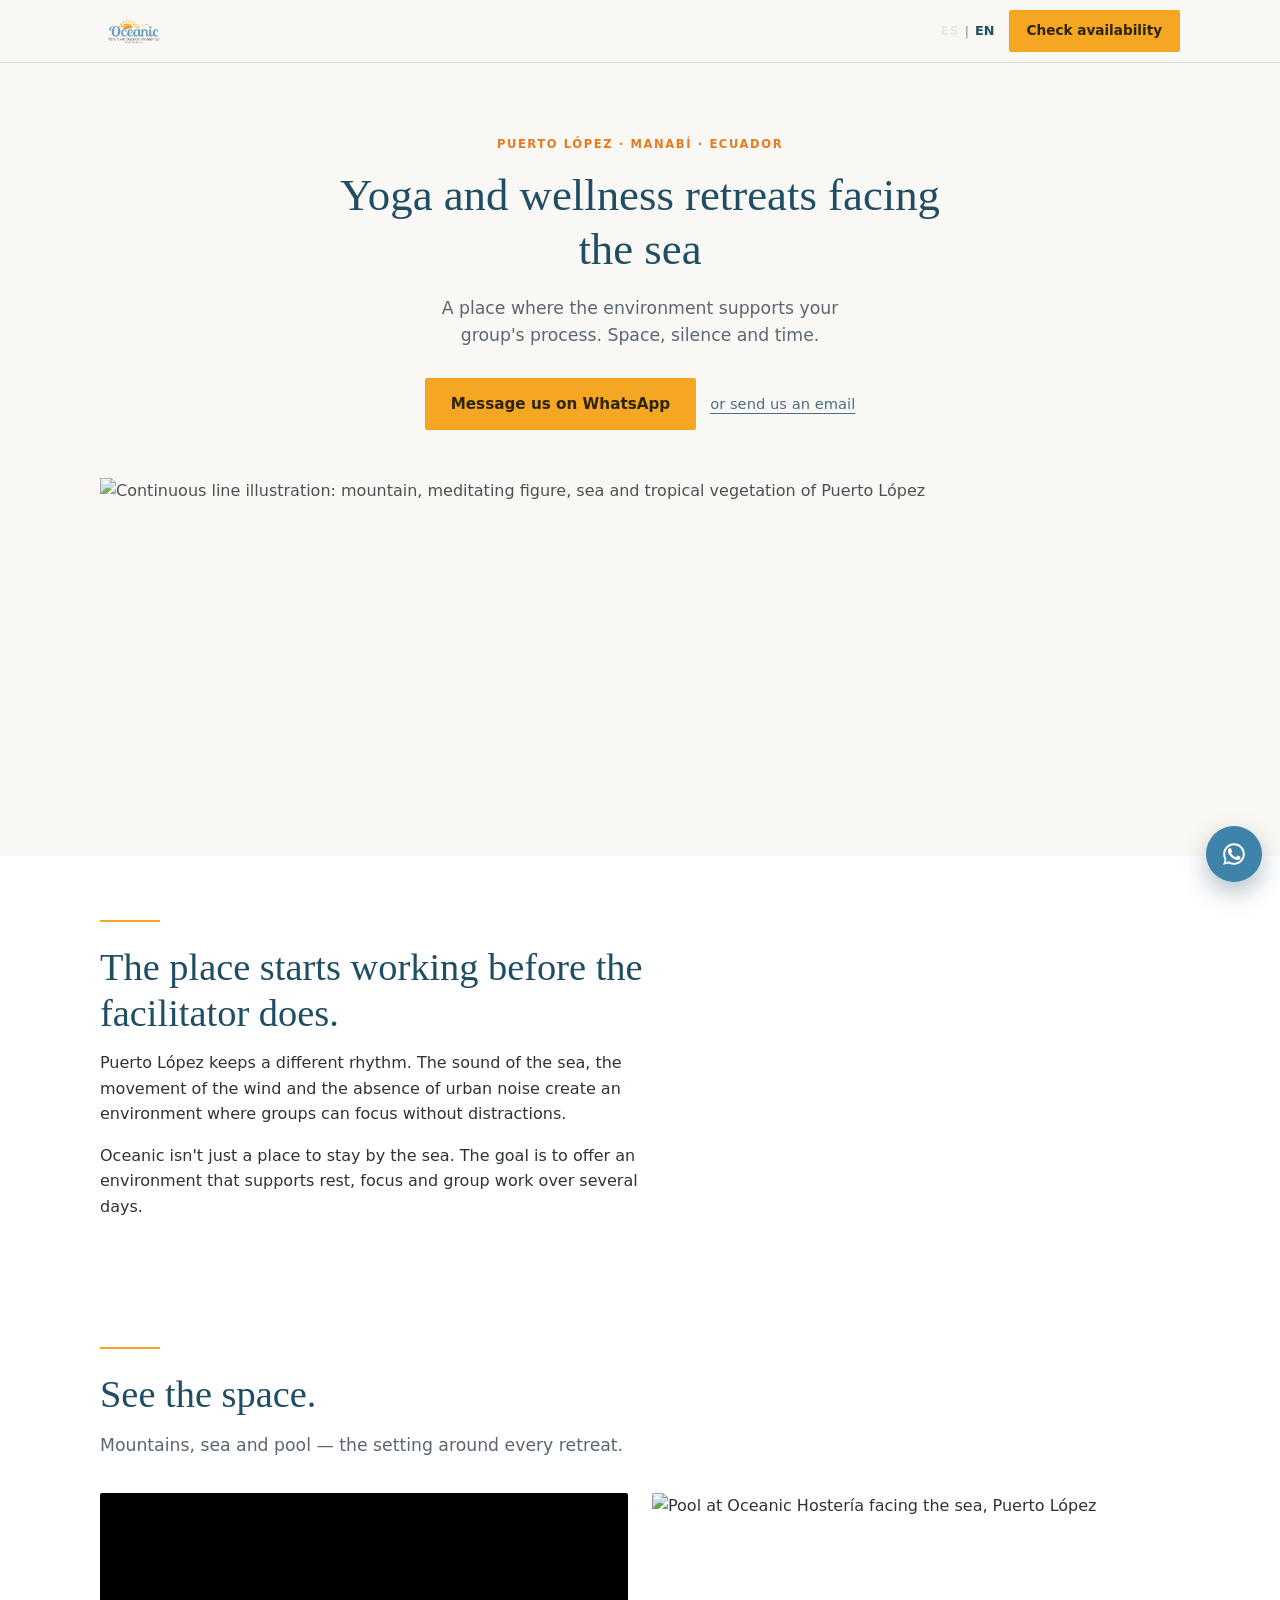
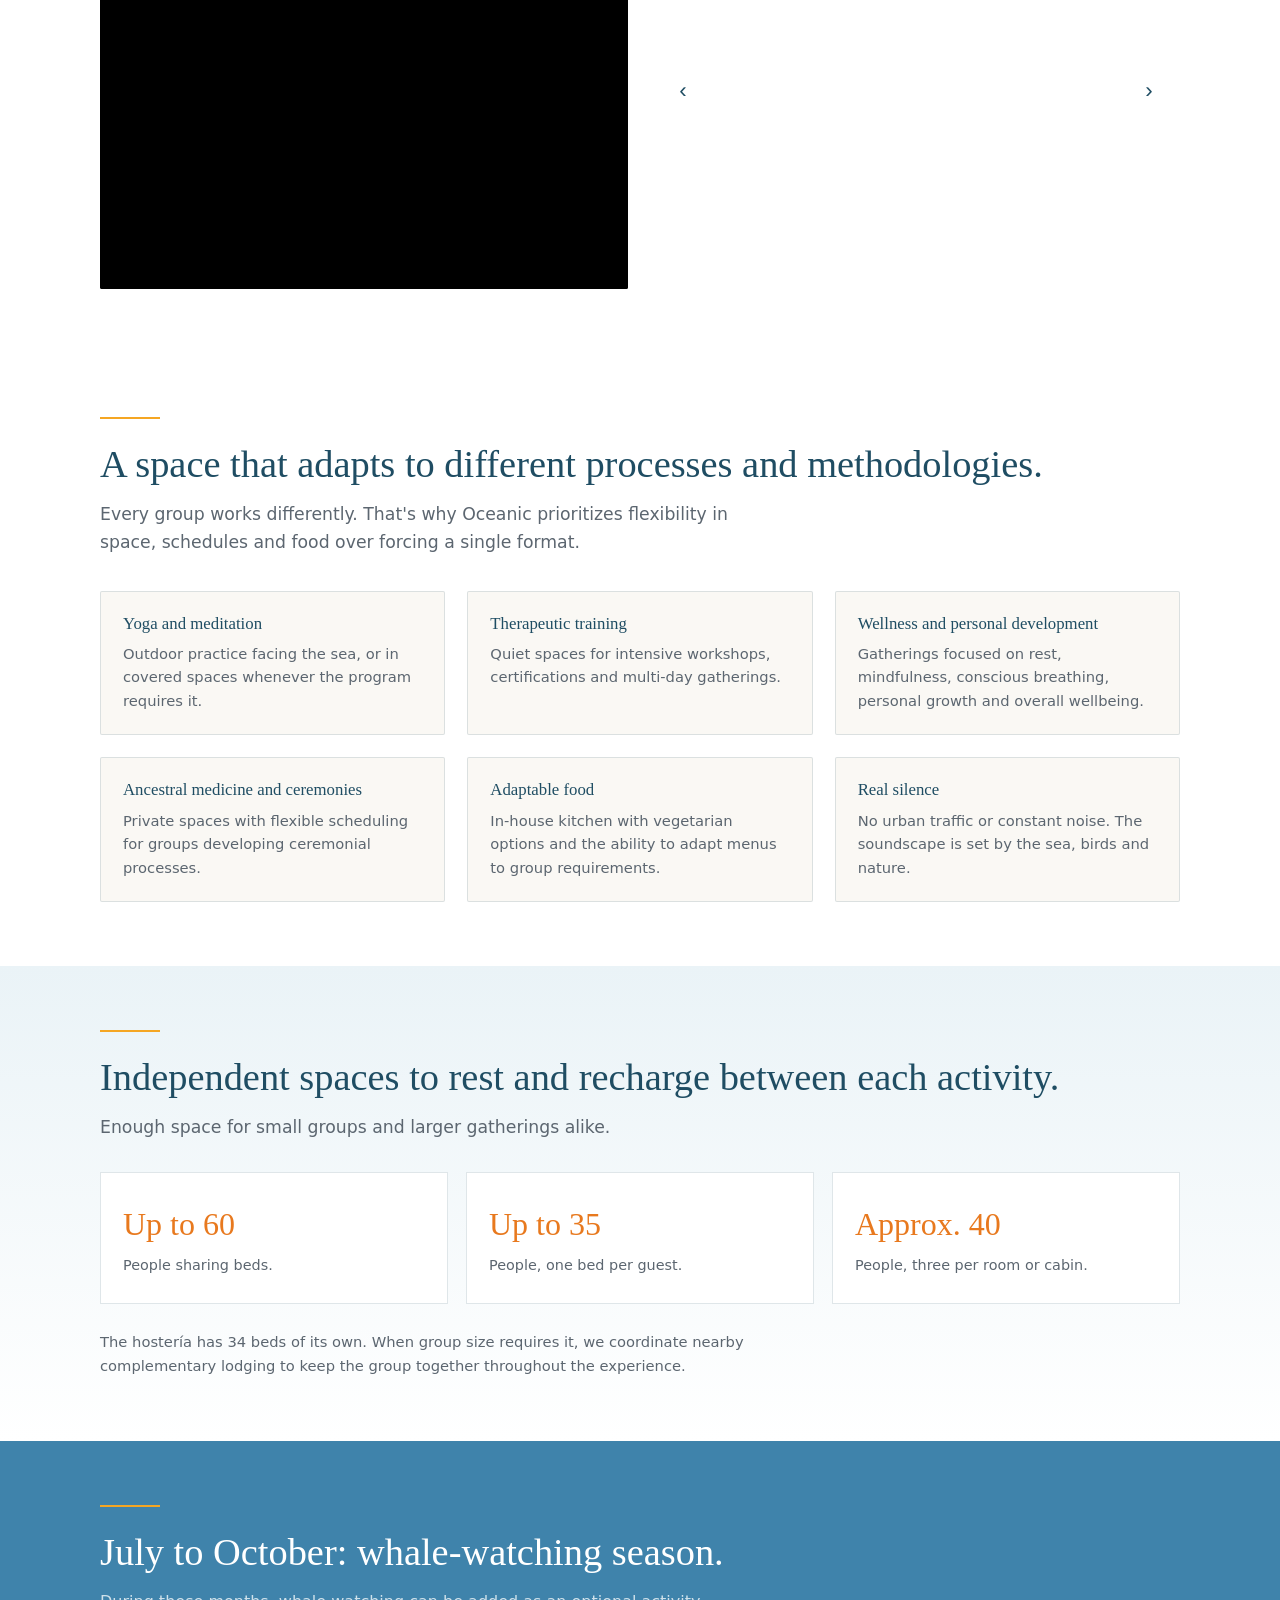
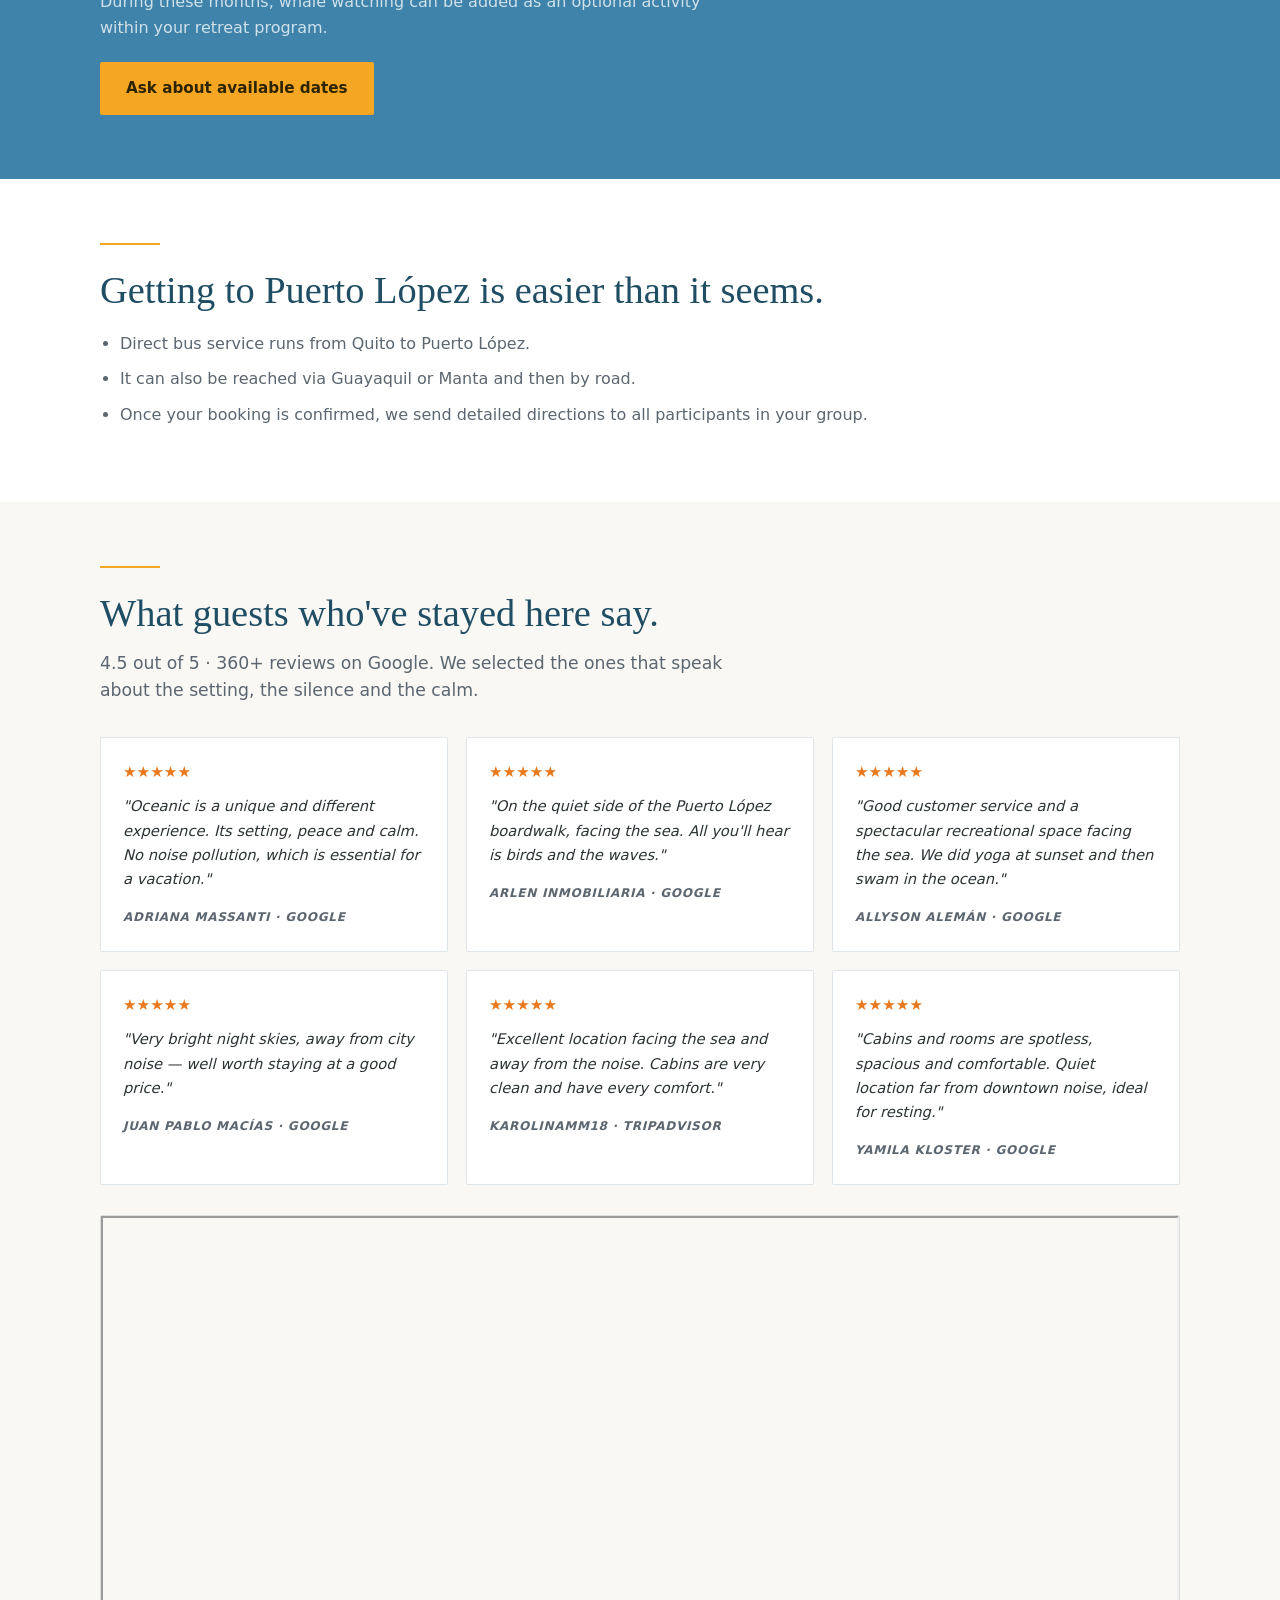
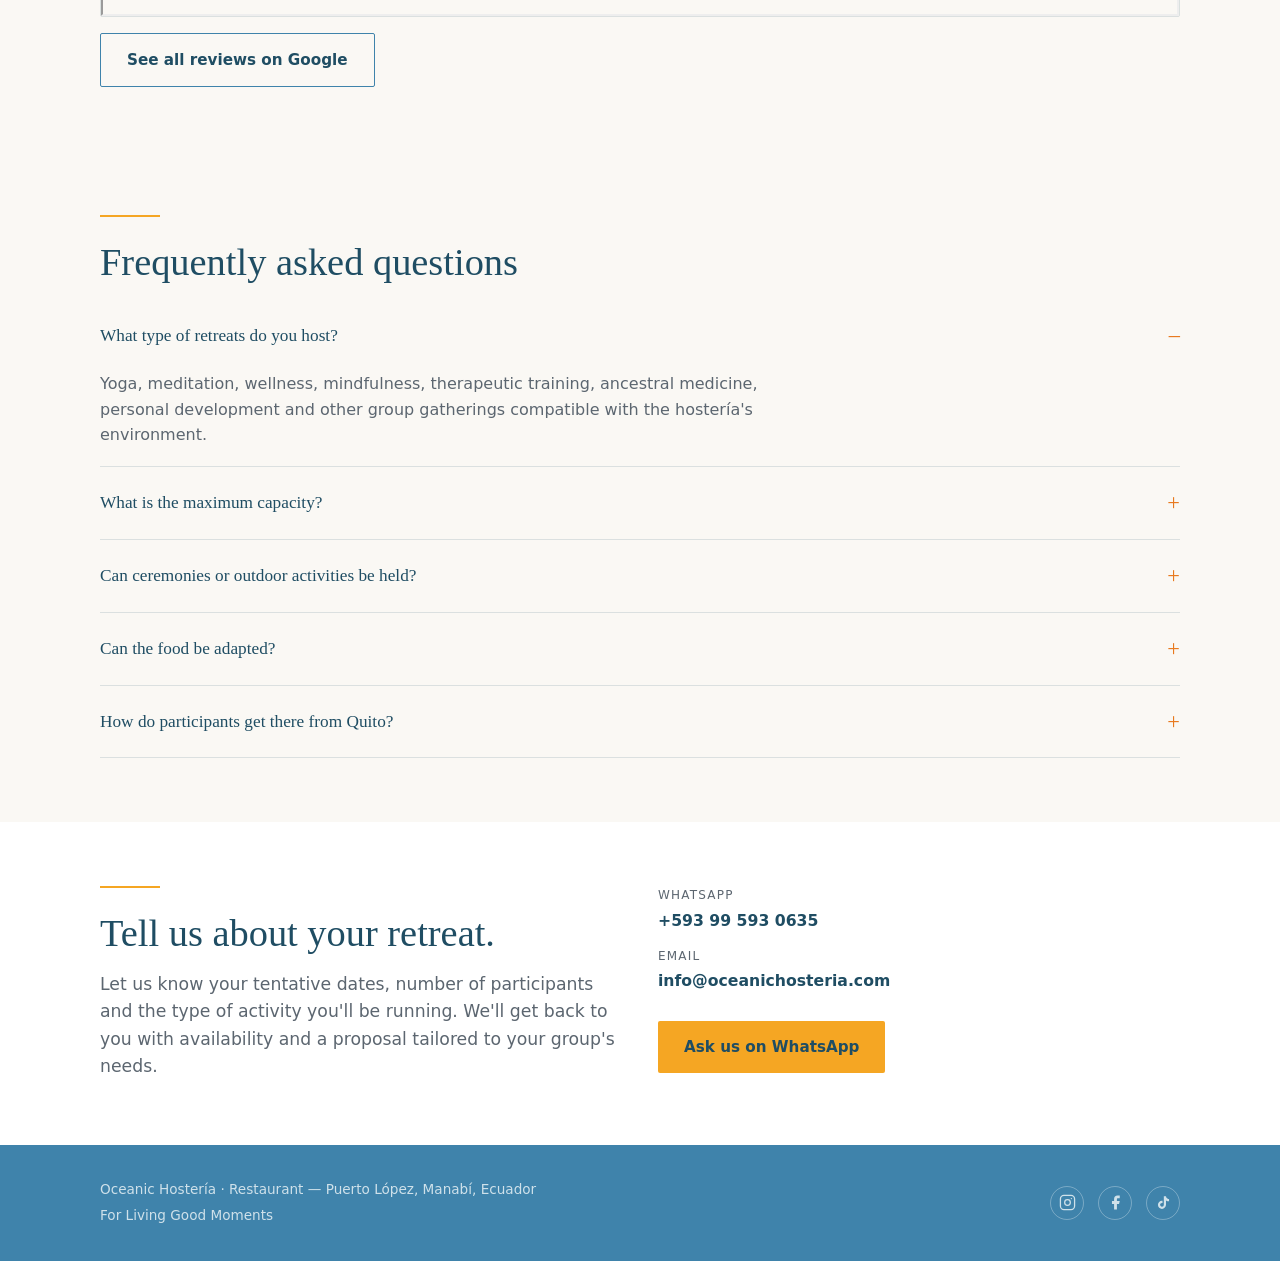
==== commit 79553bde: "fix: corregir canonicals, schema url y sitemap trailing slash" ====
--- a/en/index.html
+++ b/en/index.html
@@ -4,44 +4,97 @@
 <head>
   <meta charset="UTF-8">
   <meta name="viewport" content="width=device-width, initial-scale=1.0">
-  <title>Oceanic Hostería · Beachfront family lodge · Puerto López, Ecuador</title>
-  <meta name="description"
-    content="Oceanic Hostería is a family-run beachfront lodge on the north end of Puerto López, Ecuador. 14 cabins and rooms with tropical gardens, a heated pool (cold season), breakfast included, and a restaurant serving traditional Manabí coastal cuisine. Reservations: +593 99 593 0635.">
-  <meta name="google-site-verification" content="QJ1Q7pUSjxxh3UFAwYzE2fNfUupoTRzcJD6m_wkEayw" />
-  <meta property="og:title" content="Oceanic Hostería · Puerto López, Ecuador">
-  <meta property="og:description"
-    content="14 family cabins facing the Pacific. Heated pool, tropical gardens, breakfast included, and Manabí coastal cuisine. North end of the Puerto López waterfront.">
-  <meta property="og:url" content="https://www.oceanichosteria.com/en">
-  <meta property="og:type" content="website">
-  <meta property="og:locale" content="en_US">
-  <meta property="og:image" content="https://www.oceanichosteria.com/img/og-image.webp">
-  <meta name="twitter:card" content="summary_large_image">
-  <meta name="twitter:image" content="https://www.oceanichosteria.com/img/og-image.webp">
-  <link rel="canonical" href="https://www.oceanichosteria.com/en">
+  <title>Retreat Venue in Puerto López, Ecuador | Oceanic</title>
   <link rel="icon" type="image/webp" sizes="16x16" href="/img/favicon-16x16.webp">
   <link rel="icon" type="image/webp" sizes="32x32" href="/img/favicon-32x32.webp">
   <link rel="apple-touch-icon" sizes="180x180" href="/img/apple-touch-icon.webp">
   <link rel="manifest" href="/site.webmanifest">
-  <link rel="alternate" hreflang="es" href="https://www.oceanichosteria.com">
-  <link rel="alternate" hreflang="en" href="https://www.oceanichosteria.com/en">
-  <link rel="alternate" hreflang="x-default" href="https://www.oceanichosteria.com">
-  <link rel="preconnect" href="https://static.cloudflareinsights.com" crossorigin>
-  <!-- Critical inline CSS -->
+  <meta name="description"
+    content="Oceanic Hostería hosts yoga, meditation, wellness, therapeutic training and ancestral medicine retreats facing the Pacific Ocean, in Puerto López, Manabí. Independent cabins, capacity up to 60 people.">
+  <link rel="canonical" href="https://www.oceanichosteria.com/en/">
+  <link rel="alternate" hreflang="es" href="https://www.oceanichosteria.com/">
+  <link rel="alternate" hreflang="en" href="https://www.oceanichosteria.com/en/">
+  <link rel="alternate" hreflang="x-default" href="https://www.oceanichosteria.com/">
+  <meta property="og:title" content="Retreat Venue in Puerto López, Ecuador | Oceanic">
+  <meta property="og:description"
+    content="A place where the environment supports your group's process. Yoga, meditation, wellness and therapeutic training facing the sea.">
+  <meta property="og:type" content="business.business">
+  <meta property="og:image" content="https://www.oceanichosteria.com/img/hero-retiro-og.webp">
+  <meta property="og:url" content="https://www.oceanichosteria.com/retiros-holisticos-puerto-lopez/en/">
+
+  <script type="application/ld+json">
+{
+  "@context": "https://schema.org",
+  "@type": "LodgingBusiness",
+  "name": "Oceanic Hostería",
+  "description": "Hostería facing the Pacific Ocean in Puerto López, Manabí, specialized in hosting yoga, meditation, wellness, therapeutic training and ancestral medicine retreats.",
+  "url": "https://www.oceanichosteria.com/retiros-holisticos-puerto-lopez/en/",
+  "telephone": "+593995930635",
+  "email": "info@oceanichosteria.com",
+  "aggregateRating": {
+    "@type": "AggregateRating",
+    "ratingValue": "4.5",
+    "reviewCount": "360"
+  },
+  "address": {
+    "@type": "PostalAddress",
+    "addressLocality": "Puerto López",
+    "addressRegion": "Manabí",
+    "addressCountry": "EC"
+  }
+}
+</script>
+  <script type="application/ld+json">
+{
+  "@context": "https://schema.org",
+  "@type": "FAQPage",
+  "mainEntity": [
+    {
+      "@type": "Question",
+      "name": "What type of retreats do you host?",
+      "acceptedAnswer": { "@type": "Answer", "text": "Yoga, meditation, wellness, mindfulness, therapeutic training, ancestral medicine, personal development and other group gatherings compatible with the hostería's environment." }
+    },
+    {
+      "@type": "Question",
+      "name": "What is the maximum capacity?",
+      "acceptedAnswer": { "@type": "Answer", "text": "Up to 60 people sharing beds, 35 people with one bed per guest, or approximately 40 people distributed across rooms and cabins." }
+    },
+    {
+      "@type": "Question",
+      "name": "Can ceremonies or outdoor activities be held?",
+      "acceptedAnswer": { "@type": "Answer", "text": "Yes. The space has open areas facing the sea and covered sections that allow the program to be adapted according to weather conditions and the group's needs." }
+    },
+    {
+      "@type": "Question",
+      "name": "Can the food be adapted?",
+      "acceptedAnswer": { "@type": "Answer", "text": "Yes. Vegetarian options are available and specific dietary requirements can be coordinated in advance." }
+    },
+    {
+      "@type": "Question",
+      "name": "How do participants get there from Quito?",
+      "acceptedAnswer": { "@type": "Answer", "text": "There is direct bus transportation to Puerto López. It can also be accessed from Guayaquil or Manta via ground connection." }
+    }
+  ]
+}
+</script>
   <style>
     :root {
-      --sky: #5B9EC9;
-      --sky-deep: #2A6FA8;
-      --sky-night: #0D3A50;
-      --sun: #F5A623;
-      --cream: #F7F0E3;
-      --white: #fff;
-      --text: #3C4A4D;
-      --text-soft: #7A8C90
-    }
-
-    *,
-    *::before,
-    *::after {
+      --ocean-deep: #1f4d63;
+      --ocean: #3f83ab;
+      --ocean-pale: #eaf3f7;
+      --sun: #f5a623;
+      --sun-deep: #e8791e;
+      --sand: #c9a876;
+      --sand-pale: #f3ead9;
+      --ink: #2d3436;
+      --ink-soft: #5c6670;
+      --paper: #faf8f4;
+      --line: rgba(31, 77, 99, .14);
+      --serif: Georgia, 'Times New Roman', serif;
+      --sans: system-ui, -apple-system, 'Segoe UI', Roboto, sans-serif;
+    }
+
+    * {
       box-sizing: border-box;
       margin: 0;
       padding: 0
@@ -52,1702 +105,1144 @@
     }
 
     body {
-      font-family: system-ui, -apple-system, sans-serif;
-      color: var(--text);
-      background: var(--white)
-    }
-
+      font-family: var(--sans);
+      color: var(--ink);
+      background: var(--paper);
+      line-height: 1.6;
+      -webkit-font-smoothing: antialiased;
+    }
+
+    img {
+      max-width: 100%;
+      display: block
+    }
+
+    a {
+      color: inherit
+    }
+
+    .wrap {
+      max-width: 1120px;
+      margin: 0 auto;
+      padding: 0 20px
+    }
+
+    section {
+      padding: 64px 0
+    }
+
+    h1,
+    h2,
+    h3 {
+      font-family: var(--serif);
+      font-weight: 400;
+      color: var(--ocean-deep);
+      line-height: 1.2
+    }
+
+    h2 {
+      font-size: clamp(1.6rem, 3.4vw, 2.4rem);
+      margin-bottom: 14px
+    }
+
+    .eyebrow {
+      font-family: var(--sans);
+      text-transform: uppercase;
+      letter-spacing: .14em;
+      font-size: .72rem;
+      font-weight: 600;
+      color: var(--sun-deep);
+      margin-bottom: 14px;
+      display: block;
+    }
+
+    .lead {
+      font-size: 1.08rem;
+      color: var(--ink-soft);
+      max-width: 640px
+    }
+
+    .btn {
+      display: inline-block;
+      padding: 14px 26px;
+      border-radius: 2px;
+      font-weight: 600;
+      font-size: .95rem;
+      text-decoration: none;
+      transition: transform .15s ease, box-shadow .15s ease;
+    }
+
+    .btn-primary {
+      background: var(--sun);
+      color: #2d2400;
+    }
+
+    .btn-primary:hover {
+      transform: translateY(-2px);
+      box-shadow: 0 8px 20px rgba(232, 121, 30, .35)
+    }
+
+    .btn-outline {
+      border: 1.5px solid var(--ocean);
+      color: var(--ocean-deep);
+      background: transparent
+    }
+
+    .btn-outline:hover {
+      background: var(--ocean-pale)
+    }
+
+    .btn-row {
+      display: flex;
+      flex-wrap: wrap;
+      gap: 14px;
+      margin-top: 28px
+    }
+
+    .btn-text-link {
+      color: #fff;
+      text-decoration: underline;
+      text-underline-offset: 4px;
+      font-size: .92rem;
+      align-self: center;
+      opacity: .85;
+    }
+
+    .btn-text-link:hover {
+      opacity: 1;
+    }
+
+    /* NAV */
+    header.nav {
+      position: sticky;
+      top: 0;
+      z-index: 50;
+      background: rgba(250, 248, 244, .92);
+      backdrop-filter: blur(6px);
+      border-bottom: 1px solid var(--line);
+    }
+
+    .nav-inner {
+      display: flex;
+      align-items: center;
+      justify-content: space-between;
+      padding: 10px 20px;
+      max-width: 1120px;
+      margin: 0 auto
+    }
+
+    .nav-logo {
+      height: 38px
+    }
+
+    .nav .btn {
+      padding: 10px 18px;
+      font-size: .85rem
+    }
+
+    .lang-switch a {
+      text-decoration: none;
+    }
+
+    /* HERO */
     .hero {
       position: relative;
       overflow: hidden;
-      padding-block: clamp(5rem, 12vw, 8rem);
-      padding-top: calc(66px + clamp(3rem, 8vw, 5rem));
-    }
-
-    .hero-bg {
-      position: absolute;
-      inset: 0;
-      z-index: 0;
-    }
-
-    .hero-bg img {
+      padding: 72px 0 40px;
+      background: var(--paper);
+    }
+
+    .hero .wrap {
+      position: relative;
+    }
+
+    .hero-copy {
+      text-align: center;
+      max-width: 640px;
+      margin: 0 auto;
+    }
+
+    .hero .eyebrow {
+      color: var(--sun-deep);
+    }
+
+    .hero h1 {
+      font-size: clamp(1.9rem, 4.2vw, 2.8rem);
+      font-weight: 400;
+      color: var(--ocean-deep);
+      margin: 16px 0 18px;
+    }
+
+    .hero .lead {
+      color: var(--ink-soft);
+      max-width: 460px;
+      margin: 0 auto;
+    }
+
+    .hero .btn-row {
+      justify-content: center;
+      align-items: center;
+      margin-top: 28px;
+    }
+
+    .btn-text-link {
+      color: var(--ocean-deep);
+      text-decoration: underline;
+      text-underline-offset: 4px;
+      font-size: .92rem;
+      opacity: .8;
+      transition: opacity .15s ease;
+    }
+
+    .btn-text-link:hover {
+      opacity: 1;
+    }
+
+    .hero-line-art {
+      margin-top: 48px;
+      width: 100%;
+      overflow: hidden;
+    }
+
+    .hero-line-art img {
+      width: 100%;
+      height: auto;
+      display: block;
+      opacity: .85;
+    }
+
+    @media(max-width:640px) {
+      .hero {
+        padding: 56px 0 0;
+      }
+
+      .hero-line-art {
+        margin-top: 32px;
+      }
+
+      .hero-line-art img {
+        width: 160%;
+        max-width: none;
+        margin-left: -30%;
+      }
+    }
+
+    /* SECTION divider */
+    .divider {
+      width: 60px;
+      height: 2px;
+      background: var(--sun);
+      margin: 0 0 22px
+    }
+
+    .two-col {
+      display: grid;
+      gap: 40px
+    }
+
+    @media(min-width:768px) {
+      .two-col {
+        grid-template-columns: 1.1fr .9fr;
+        align-items: start
+      }
+    }
+
+    .territorio {
+      background: #fff
+    }
+
+    .territorio p+p {
+      margin-top: 16px
+    }
+
+    .galeria {
+      background: #fff
+    }
+
+    .gal-grid {
+      display: grid;
+      grid-template-columns: 1fr;
+      gap: 24px;
+      margin-top: 34px;
+    }
+
+    @media(min-width:1024px) {
+      .gal-grid {
+        grid-template-columns: 1fr 1fr;
+        align-items: stretch
+      }
+    }
+
+    .gal-video {
+      position: relative;
+      border-radius: 2px;
+      overflow: hidden;
+      background: #000
+    }
+
+    .gal-video video {
       width: 100%;
       height: 100%;
       object-fit: cover;
-      object-position: center 30%;
-      aspect-ratio: 1920 / 1080;
-    }
-
-    .hero-overlay {
+      display: block;
+      aspect-ratio: 4/3
+    }
+
+    .gal-slider {
+      position: relative;
+      overflow: hidden;
+      border-radius: 2px;
+      aspect-ratio: 4/3
+    }
+
+    .gal-track {
+      display: flex;
+      height: 100%;
+      transition: transform .5s ease;
+    }
+
+    .gal-track img {
+      width: 100%;
+      height: 100%;
+      object-fit: cover;
+      flex: 0 0 100%;
+    }
+
+    .gal-arrow {
       position: absolute;
-      inset: 0;
-      background: linear-gradient(100deg,
-          rgba(8, 30, 45, 0.82) 0%,
-          rgba(8, 30, 45, 0.70) 50%,
-          rgba(8, 30, 45, 0.30) 100%);
-    }
-
-    .hero-inner {
-      position: relative;
-      z-index: 1;
-      display: grid;
-      grid-template-columns: 1fr;
-      gap: clamp(2rem, 5vw, 4rem);
-      align-items: center;
-      padding-inline: clamp(2rem, 6vw, 5rem);
-    }
-
-    @media (min-width: 900px) {
-      .hero-inner {
-        grid-template-columns: 1fr 380px;
-      }
-    }
-
-    .hero-eyebrow {
-      display: inline-block;
-      font-size: var(--t-xs);
-      font-weight: 700;
-      letter-spacing: 0.18em;
-      text-transform: uppercase;
-      color: var(--sun);
-      margin-bottom: 1rem;
-      padding-left: 2.2rem;
-      position: relative;
-    }
-
-    .hero-eyebrow::before {
-      content: '';
-      position: absolute;
-      left: 0;
       top: 50%;
       transform: translateY(-50%);
-      width: 1.5rem;
-      height: 2px;
-      background: var(--sun);
-      border-radius: 2px;
-    }
-
-    .hero-content {
-      padding-left: clamp(1.5rem, 5vw, 4rem);
-    }
-
-    .hero-content h1 {
-      font-family: var(--font-display);
-      font-size: clamp(2rem, 5vw, 3.25rem);
-      font-weight: 400;
-      color: #fff;
-      line-height: 1.12;
-      margin-bottom: 1.25rem;
-    }
-
-    .hero-sub {
-      font-size: var(--t-base);
-      color: rgba(255, 255, 255, 0.82);
-      line-height: 1.75;
-      max-width: 46ch;
-      margin-bottom: 2rem;
-    }
-
-    .hero-actions {
-      display: flex;
-      flex-wrap: wrap;
-      gap: 0.75rem;
-      margin-bottom: 1.75rem;
-    }
-
-    .btn-call {
-      display: inline-flex;
-      align-items: center;
-      gap: 0.5rem;
-      padding: 0.9rem 1.8rem;
-      font-family: var(--font-body);
-      font-size: var(--t-sm);
-      font-weight: 600;
-      border-radius: var(--r);
-      line-height: 1;
-      white-space: nowrap;
-      cursor: pointer;
-      background: transparent;
-      color: #fff;
-      border: 1.5px solid rgba(255, 255, 255, 0.65);
-      transition: background var(--ease), border-color var(--ease);
-    }
-
-    .btn-call:hover {
-      background: rgba(255, 255, 255, 0.12);
-      border-color: #fff;
-    }
-
-    .hero-rating {
-      display: flex;
-      align-items: center;
-      gap: 0.6rem;
-      margin-bottom: 1.5rem;
-    }
-
-    .hero-stars {
-      color: var(--sun);
-      font-size: 1.1rem;
-      letter-spacing: 0.05em;
-      line-height: 1;
-    }
-
-    .star-half {
-      display: inline-block;
-      width: 0.55em;
-      overflow: hidden;
-      vertical-align: top;
-    }
-
-    .hero-rating-text {
-      font-size: var(--t-sm);
-      color: rgba(255, 255, 255, 0.78);
-      font-weight: 500;
-    }
-
-    .hero-social {
-      display: flex;
-      gap: 0.75rem;
-      align-items: center;
-    }
-
-    .hero-social a {
       width: 38px;
       height: 38px;
       border-radius: 50%;
-      border: 1.5px solid rgba(255, 255, 255, 0.35);
-      color: rgba(255, 255, 255, 0.75);
+      border: none;
+      background: rgba(255, 255, 255, .85);
+      color: var(--ocean-deep);
+      font-size: 1.4rem;
+      line-height: 1;
+      cursor: pointer;
       display: flex;
       align-items: center;
       justify-content: center;
-      transition: border-color var(--ease), color var(--ease), background var(--ease);
-    }
-
-    .hero-social a:hover {
-      border-color: var(--sun);
-      color: var(--sun);
-      background: rgba(245, 166, 35, 0.1);
-    }
-
-    .hero-circles {
-      position: relative;
-      height: 420px;
-      display: none;
-    }
-
-    @media (min-width: 900px) {
-      .hero-circles {
-        display: block;
-      }
-    }
-
-    .hero-circle {
+      z-index: 2;
+    }
+
+    .gal-prev {
+      left: 12px
+    }
+
+    .gal-next {
+      right: 12px
+    }
+
+    .gal-arrow:hover {
+      background: #fff
+    }
+
+    .gal-dots {
       position: absolute;
+      bottom: 14px;
+      left: 0;
+      right: 0;
+      display: flex;
+      justify-content: center;
+      gap: 8px;
+      z-index: 2;
+    }
+
+    .gal-dots button {
+      width: 8px;
+      height: 8px;
       border-radius: 50%;
+      border: none;
+      background: rgba(255, 255, 255, .55);
+      cursor: pointer;
+      padding: 0;
+    }
+
+    .gal-dots button.active {
+      background: #fff
+    }
+
+    @media(max-width:480px) {
+
+      .gal-video video,
+      .gal-slider {
+        aspect-ratio: 1/1
+      }
+    }
+
+    /* RETREAT types */
+    .retiros {
+      background: #fff
+    }
+
+    .ret-grid {
+      display: grid;
+      gap: 22px;
+      margin-top: 34px;
+      grid-template-columns: 1fr
+    }
+
+    @media(min-width:768px) {
+      .ret-grid {
+        grid-template-columns: repeat(2, 1fr)
+      }
+    }
+
+    @media(min-width:1024px) {
+      .ret-grid {
+        grid-template-columns: repeat(3, 1fr)
+      }
+    }
+
+    .ret-item {
+      padding: 22px;
+      border: 1px solid var(--line);
+      border-radius: 2px;
+      background: var(--paper)
+    }
+
+    .ret-item h3 {
+      font-size: 1.05rem;
+      margin-bottom: 8px;
+      color: var(--ocean-deep)
+    }
+
+    .ret-item p {
+      font-size: .92rem;
+      color: var(--ink-soft)
+    }
+
+    /* CABINS / CAPACITY */
+    .cabanas {
+      background: linear-gradient(180deg, var(--ocean-pale), #fff)
+    }
+
+    .cap-grid {
+      display: grid;
+      gap: 18px;
+      margin-top: 30px;
+      grid-template-columns: 1fr
+    }
+
+    @media(min-width:768px) {
+      .cap-grid {
+        grid-template-columns: repeat(3, 1fr)
+      }
+    }
+
+    .cap-card {
+      background: #fff;
+      border: 1px solid var(--line);
+      padding: 26px 22px;
+      text-align: left
+    }
+
+    .cap-num {
+      font-family: var(--serif);
+      font-size: 2rem;
+      color: var(--sun-deep)
+    }
+
+    .cap-desc {
+      font-size: .9rem;
+      color: var(--ink-soft);
+      margin-top: 4px
+    }
+
+    .cap-note {
+      margin-top: 26px;
+      font-size: .92rem;
+      color: var(--ink-soft);
+      max-width: 680px
+    }
+
+    /* SEASON */
+    .temporada {
+      background: var(--ocean);
+      color: #f2f7fa;
+      text-align: left;
+    }
+
+    .temporada h2 {
+      color: #fff
+    }
+
+    .temporada p {
+      color: #cfe1ea;
+      max-width: 640px
+    }
+
+    .temporada .btn-primary {
+      margin-top: 22px
+    }
+
+    /* GETTING THERE */
+    .llegar {
+      background: #fff
+    }
+
+    .llegar ul {
+      margin-top: 18px;
+      padding-left: 20px;
+      color: var(--ink-soft)
+    }
+
+    .llegar li {
+      margin-bottom: 10px
+    }
+
+    /* REVIEWS */
+    .resenas {
+      background: var(--paper)
+    }
+
+    .rev-grid {
+      display: grid;
+      gap: 18px;
+      margin-top: 32px;
+      grid-template-columns: 1fr
+    }
+
+    @media(min-width:768px) {
+      .rev-grid {
+        grid-template-columns: repeat(2, 1fr)
+      }
+    }
+
+    @media(min-width:1024px) {
+      .rev-grid {
+        grid-template-columns: repeat(3, 1fr)
+      }
+    }
+
+    .rev-card {
+      background: #fff;
+      border: 1px solid var(--line);
+      border-radius: 2px;
+      padding: 22px
+    }
+
+    .rev-stars {
+      color: var(--sun-deep);
+      font-size: .95rem;
+      margin-bottom: 10px
+    }
+
+    .rev-text {
+      font-size: .92rem;
+      color: var(--ink);
+      line-height: 1.65;
+      margin-bottom: 12px;
+      font-style: italic
+    }
+
+    .rev-author {
+      font-size: .75rem;
+      font-weight: 600;
+      color: var(--ink-soft);
+      text-transform: uppercase;
+      letter-spacing: .06em
+    }
+
+    .rev-map-grid {
+      margin-top: 30px
+    }
+
+    .map-wrap {
+      border-radius: 2px;
       overflow: hidden;
-    }
-
-    .hero-circle::before,
-    .hero-circle::after {
-      content: '';
-      position: absolute;
-      inset: 0;
+      border: 1px solid var(--line)
+    }
+
+    .map-wrap iframe {
+      width: 100%;
+      height: 320px;
+      display: block
+    }
+
+    @media(min-width:768px) {
+      .map-wrap iframe {
+        height: 400px
+      }
+    }
+
+    .rev-cta {
+      margin-top: 16px;
+      display: inline-block
+    }
+
+    /* FAQ */
+    .faq {
+      background: var(--paper)
+    }
+
+    .faq-item {
+      border-bottom: 1px solid var(--line)
+    }
+
+    .faq-item summary {
+      cursor: pointer;
+      list-style: none;
+      padding: 18px 0;
+      font-family: var(--serif);
+      font-size: 1.08rem;
+      color: var(--ocean-deep);
+      display: flex;
+      justify-content: space-between;
+      align-items: center;
+    }
+
+    .faq-item summary::-webkit-details-marker {
+      display: none
+    }
+
+    .faq-item summary::after {
+      content: "+";
+      font-size: 1.4rem;
+      color: var(--sun-deep)
+    }
+
+    .faq-item[open] summary::after {
+      content: "–"
+    }
+
+    .faq-item p {
+      padding-bottom: 18px;
+      color: var(--ink-soft);
+      max-width: 680px
+    }
+
+    /* CONTACT */
+    .contacto {
+      background: #fff
+    }
+
+    .contact-grid {
+      display: grid;
+      gap: 36px;
+      grid-template-columns: 1fr
+    }
+
+    @media(min-width:768px) {
+      .contact-grid {
+        grid-template-columns: 1fr 1fr
+      }
+    }
+
+    .contact-info a {
+      text-decoration: none;
+      color: var(--ocean-deep);
+      font-weight: 600
+    }
+
+    .contact-line {
+      margin-bottom: 14px;
+      font-size: .98rem
+    }
+
+    .contact-line span {
+      display: block;
+      font-size: .75rem;
+      text-transform: uppercase;
+      letter-spacing: .1em;
+      color: var(--ink-soft);
+      margin-bottom: 2px
+    }
+
+    footer {
+      background: var(--ocean);
+      color: #cfe1ea;
+      padding: 34px 0;
+      font-size: .85rem
+    }
+
+    footer .wrap {
+      display: flex;
+      flex-wrap: wrap;
+      justify-content: space-between;
+      gap: 14px
+    }
+
+    footer a {
+      color: #cfe1ea
+    }
+
+    .footer-inner {
+      display: flex;
+      align-items: center;
+      justify-content: space-between;
+      flex-wrap: wrap;
+      gap: 14px
+    }
+
+    .footer-inner>div:first-child {
+      display: flex;
+      flex-direction: column;
+      gap: 4px
+    }
+
+    .social-row {
+      display: flex;
+      gap: 14px
+    }
+
+    .social-row a {
+      width: 34px;
+      height: 34px;
       border-radius: 50%;
-      pointer-events: none;
-      z-index: 2;
-    }
-
-    .hero-circle::before {
-      box-shadow: 0 0 0 3px rgba(245, 166, 35, 0.55),
-        0 0 0 8px rgba(245, 166, 35, 0.12);
-    }
-
-    .hero-circle::after {
-      box-shadow: inset 0 0 24px rgba(8, 30, 45, 0.30);
-    }
-
-    .hero-circle img {
-      width: 100%;
-      height: 100%;
-      object-fit: cover;
+      border: 1px solid rgba(207, 225, 234, .4);
+      display: flex;
+      align-items: center;
+      justify-content: center;
+      transition: background .15s ease, border-color .15s ease;
+    }
+
+    .social-row svg {
+      width: 17px;
+      height: 17px
+    }
+
+    .social-row a:hover {
+      background: rgba(255, 255, 255, .1);
+      border-color: #fff
+    }
+
+    /* whatsapp floating */
+    .wa-float {
+      position: fixed;
+      right: 18px;
+      bottom: 18px;
+      z-index: 60;
+      background: var(--ocean);
+      color: #fff;
       border-radius: 50%;
-      display: block;
-    }
-
-    .hero-circle--top {
-      width: 300px;
-      height: 300px;
-      top: 0;
-      left: 0;
-      z-index: 1;
-    }
-
-    .hero-circle--bottom {
-      width: 220px;
-      height: 220px;
-      bottom: 0;
-      right: 0;
-      z-index: 2;
-    }
-
-    .hero-circle--bottom::before {
-      box-shadow: 0 0 0 3px rgba(91, 158, 201, 0.65),
-        0 0 0 8px rgba(91, 158, 201, 0.12);
-    }
-
-    .hero-circles::after {
-      content: '';
-      position: absolute;
-      top: 145px;
-      left: 145px;
-      right: 115px;
-      bottom: 115px;
-      border: 1px dashed rgba(245, 166, 35, 0.2);
-      border-radius: 50%;
-      pointer-events: none;
-      z-index: 0;
+      width: 56px;
+      height: 56px;
+      display: flex;
+      align-items: center;
+      justify-content: center;
+      box-shadow: 0 10px 24px rgba(31, 77, 99, .35);
+      text-decoration: none;
+    }
+
+    .reveal {
+      opacity: 0;
+      transform: translateY(18px);
+      transition: opacity .6s ease, transform .6s ease
+    }
+
+    .reveal.in {
+      opacity: 1;
+      transform: none
+    }
+
+    @media (prefers-reduced-motion: reduce) {
+      .reveal {
+        opacity: 1;
+        transform: none;
+        transition: none
+      }
+
+      html {
+        scroll-behavior: auto
+      }
+    }
+
+    @media(max-width:480px) {
+      section {
+        padding: 48px 0
+      }
+
+      .hero {
+        padding: 56px 0 64px
+      }
     }
   </style>
-  <link rel="stylesheet" href="/style.css">
-  <link rel="preload" as="image" imagesrcset="/img/hero-oceanic-sm.webp 640w, /img/hero-oceanic-large.webp 1920w"
-    imagesizes="100vw">
-  <!-- Schema JSON-LD -->
-  <script type="application/ld+json">
-{
-  "@context": "https://schema.org",
-  "@graph": [
-    {
-      "@type": ["Hotel", "LodgingBusiness"],
-      "@id": "https://www.oceanichosteria.com/#hotel",
-      "name": "Oceanic Hostería",
-      "url": "https://www.oceanichosteria.com",
-      "telephone": "+593995930635",
-      "description": "Family-run beachfront lodge on the north end of Puerto López, Manabí, Ecuador. 14 cabins and rooms with tropical gardens, heated pool (cold season), breakfast included, and a restaurant serving traditional Manabí coastal cuisine.",
-      "address": {
-        "@type": "PostalAddress",
-        "streetAddress": "Malecón Julio Izurieta S/N, north end",
-        "addressLocality": "Puerto López",
-        "addressRegion": "Manabí",
-        "addressCountry": "EC"
-      },
-      "geo": {
-        "@type": "GeoCoordinates",
-        "latitude": -1.5476458,
-        "longitude": -80.8126593
-      },
-      "hasMap": "https://www.google.com/maps/place/Oceanic+Hoster%C3%ADa+puerto+L%C3%B3pez/@-1.5476458,-80.8126593",
-      "image": [
-        "https://www.oceanichosteria.com/img/hero-oceanic-large.webp",
-        "https://www.oceanichosteria.com/img/og-image.webp",
-        "https://www.oceanichosteria.com/img/piscina.webp"
-      ],
-      "priceRange": "$$",
-      "checkinTime": "14:00",
-      "checkoutTime": "11:00",
-      "amenityFeature": [
-        { "@type": "LocationFeatureSpecification", "name": "Heated pool", "value": true },
-        { "@type": "LocationFeatureSpecification", "name": "WiFi", "value": true },
-        { "@type": "LocationFeatureSpecification", "name": "Restaurant", "value": true },
-        { "@type": "LocationFeatureSpecification", "name": "Free parking", "value": true },
-        { "@type": "LocationFeatureSpecification", "name": "Air conditioning", "value": true },
-        { "@type": "LocationFeatureSpecification", "name": "Breakfast included", "value": true },
-        { "@type": "LocationFeatureSpecification", "name": "Private garden", "value": true },
-        { "@type": "LocationFeatureSpecification", "name": "Balcony with hammock", "value": true }
-      ],
-      "numberOfRooms": 14,
-      "petsAllowed": true,
-      "aggregateRating": {
-        "@type": "AggregateRating",
-        "ratingValue": "4.5",
-        "reviewCount": "350",
-        "bestRating": "5",
-        "worstRating": "1"
-      },
-      "review": [
-        {
-          "@type": "Review",
-          "author": { "@type": "Person", "name": "Adriana Massanti" },
-          "reviewRating": { "@type": "Rating", "ratingValue": "5", "bestRating": "5" },
-          "reviewBody": "Lovely setting, peace and quiet. No noise pollution — that's everything on a holiday. I'd recommend it without reservation."
-        },
-        {
-          "@type": "Review",
-          "author": { "@type": "Person", "name": "Yamila Kloster" },
-          "reviewRating": { "@type": "Rating", "ratingValue": "5", "bestRating": "5" },
-          "reviewBody": "Immaculate cabins, very spacious. Quiet location away from the noise of the town centre — ideal for a real rest."
-        },
-        {
-          "@type": "Review",
-          "author": { "@type": "Person", "name": "Renatto Ledesma" },
-          "reviewRating": { "@type": "Rating", "ratingValue": "5", "bestRating": "5" },
-          "reviewBody": "We got married at this lodge and it was magical. The food was incredible — better than a 5-star hotel."
-        }
-      ],
-      "sameAs": [
-        "https://www.facebook.com/OceanicHosteria",
-        "https://www.instagram.com/oceanichosteria",
-        "https://www.tiktok.com/@hosteriaoceanic"
-      ]
-    },
-    {
-      "@type": "FAQPage",
-      "@id": "https://www.oceanichosteria.com/en#faq",
-      "mainEntity": [
-        {
-          "@type": "Question",
-          "name": "Is breakfast included at Oceanic Hostería?",
-          "acceptedAnswer": {
-            "@type": "Answer",
-            "text": "Yes. Breakfast is included for all guests. Served 08:00–10:00. After that time, a charge of $5 per person applies."
-          }
-        },
-        {
-          "@type": "Question",
-          "name": "Is the pool at Oceanic Hostería heated?",
-          "acceptedAnswer": {
-            "@type": "Answer",
-            "text": "Yes. The pool is heated during the cold season. Hours: 10:00–22:00 (sunny season) and until 20:00 (cold season)."
-          }
-        },
-        {
-          "@type": "Question",
-          "name": "How do I make a reservation at Oceanic Hostería?",
-          "acceptedAnswer": {
-            "@type": "Answer",
-            "text": "By WhatsApp or phone at +593 99 593 0635. A deposit of 25% of the total stay is required to confirm the booking. Check-in: 14:00. Check-out: 11:00."
-          }
-        },
-        {
-          "@type": "Question",
-          "name": "Is Oceanic Hostería suitable for families with children?",
-          "acceptedAnswer": {
-            "@type": "Answer",
-            "text": "Yes. We have self-contained cabins for up to 6 guests with bunk beds for children. Adults are responsible for minors throughout the property."
-          }
-        },
-        {
-          "@type": "Question",
-          "name": "Where is Oceanic Hostería located?",
-          "acceptedAnswer": {
-            "@type": "Answer",
-            "text": "Malecón Julio Izurieta S/N, north end, Puerto López, Manabí, Ecuador. A 10-minute walk from the town centre, in the quietest stretch of the waterfront, facing the Pacific. Free parking available."
-          }
-        },
-        {
-          "@type": "Question",
-          "name": "Does Oceanic Hostería have WiFi?",
-          "acceptedAnswer": {
-            "@type": "Answer",
-            "text": "Yes. WiFi is available throughout the property for all guests."
-          }
-        },
-        {
-          "@type": "Question",
-          "name": "Do the rooms at Oceanic Hostería have air conditioning?",
-          "acceptedAnswer": {
-            "@type": "Answer",
-            "text": "Yes. All rooms and cabins are fully air-conditioned."
-          }
-        },
-        {
-          "@type": "Question",
-          "name": "How far is Playa Los Frailes from Oceanic Hostería?",
-          "acceptedAnswer": {
-            "@type": "Answer",
-            "text": "Playa Los Frailes is approximately 15 minutes by car from the lodge, within Machalilla National Park."
-          }
-        },
-        {
-          "@type": "Question",
-          "name": "Does Oceanic Hostería accept pets?",
-          "acceptedAnswer": {
-            "@type": "Answer",
-            "text": "Yes. Small and medium-sized pets are welcome under the owner's responsibility."
-          }
-        }
-      ]
-    }
-  ]
-}
-</script>
 </head>
 
 <body>
-  <main id="main">
-    <header class="nav" role="banner" id="nav">
-      <div class="nav-inner">
-        <a href="#" class="nav-logo" aria-label="Oceanic Hostería — Home">
-          <img src="/img/logo-sm.webp" srcset="/img/logo-sm-220.webp 220w, /img/logo-sm-440.webp 440w" sizes="140px"
-            alt="Oceanic Hostería logo — Creating Good Memories" width="140" height="78" loading="eager"
-            decoding="async">
-        </a>
-        <nav aria-label="Main navigation">
-          <ul class="nav-links">
-            <li><a href="#h-accommodation">Accommodation</a></li>
-            <li><a href="#h-restaurant">Restaurant</a></li>
-            <li><a href="#h-tourism">Explore</a></li>
-            <li><a href="#h-reviews">Reviews</a></li>
-            <li><a href="/retiros-holisticos-puerto-lopez/index.html">Retreats</a></li>
-          </ul>
-        </nav>
-        <a href="https://wa.me/593995930635?text=Hello%2C%20I%20would%20like%20to%20check%20availability%20at%20Oceanic%20Hoster%C3%ADa"
-          class="btn btn-wa nav-cta" aria-label="Check availability" target="_blank" rel="noopener noreferrer">
-          <svg xmlns="http://www.w3.org/2000/svg" width="18" height="18" fill="currentColor" viewBox="0 0 24 24"
-            aria-hidden="true">
-            <path
-              d="M17.472 14.382c-.297-.149-1.758-.867-2.03-.967-.273-.099-.471-.148-.67.15-.197.297-.767.966-.94 1.164-.173.199-.347.223-.644.075-.297-.15-1.255-.463-2.39-1.475-.883-.788-1.48-1.761-1.653-2.059-.173-.297-.018-.458.13-.606.134-.133.298-.347.446-.52.149-.174.198-.298.298-.497.099-.198.05-.371-.025-.52-.075-.149-.669-1.612-.916-2.207-.242-.579-.487-.5-.669-.51-.173-.008-.371-.01-.57-.01-.198 0-.52.074-.792.372-.272.297-1.04 1.016-1.04 2.479 0 1.462 1.065 2.875 1.213 3.074.149.198 2.096 3.2 5.077 4.487.709.306 1.262.489 1.694.625.712.227 1.36.195 1.871.118.571-.085 1.758-.719 2.006-1.413.248-.694.248-1.289.173-1.413-.074-.124-.272-.198-.57-.347z" />
-            <path
-              d="M12 0C5.373 0 0 5.373 0 12c0 2.117.551 4.103 1.516 5.825L0 24l6.335-1.496A11.938 11.938 0 0 0 12 24c6.627 0 12-5.373 12-12S18.627 0 12 0zm0 21.818a9.818 9.818 0 0 1-5.016-1.376l-.36-.214-3.732.881.898-3.634-.235-.373A9.818 9.818 0 1 1 12 21.818z" />
-          </svg>
-          Book now
-        </a>
-        <a href="/" class="lang-toggle" aria-label="Versión en español">ES</a>
-        <button class="nav-toggle" id="navToggle" aria-expanded="false" aria-controls="navMobile"
-          aria-label="Open menu">
-          <span></span><span></span><span></span>
-        </button>
+  <header class="nav">
+    <div class="nav-inner">
+      <a href="/" class="nav-logo" aria-label="Hostería Oceanic — Inicio">
+        <img src="../../img/logo-nav.webp" alt="Oceanic Hostería · Restaurante, Puerto López" class="nav-logo"
+          width="68" height="38">
+      </a>
+
+      <div style="display:flex;align-items:center;gap:14px;">
+        <div class="lang-switch" style="display:flex;gap:6px;font-size:.8rem;font-weight:600;">
+          <a href="/retiros-holisticos-puerto-lopez/" style="color:var(--ink-soft);opacity:.1;">ES</a>
+          <span style="opacity:.4;">|</span>
+          <a href="/retiros-holisticos-puerto-lopez/en/" style="color:var(--ocean-deep);opacity:1;">EN</a>
+        </div>
+        <a href="#contacto" class="btn btn-primary">Check availability</a>
       </div>
-      <nav id="navMobile" class="nav-mobile" aria-label="Mobile menu">
-        <a href="#h-accommodation">Accommodation</a>
-        <a href="#h-restaurant">Restaurant</a>
-        <a href="#h-tourism">Explore</a>
-        <a href="#h-reviews">Reviews</a>
-        <a href="/retiros-holisticos-puerto-lopez/index.html">Retreats</a>
-        <a href="https://wa.me/593995930635?text=Hello%2C%20I%20would%20like%20to%20check%20availability%20at%20Oceanic%20Hoster%C3%ADa"
-          class="btn btn-wa" aria-label="Check availability" target="_blank" rel="noopener noreferrer">
-          Book via WhatsApp
-        </a>
-      </nav>
-    </header>
-
-    <!-- HERO -->
-    <section class="hero" aria-labelledby="hero-h1">
-      <div class="hero-bg">
-        <img id="heroImg" src="/img/hero-oceanic-large.webp"
-          srcset="/img/hero-oceanic-sm.webp 640w, /img/hero-oceanic-large.webp 1920w" sizes="100vw"
-          alt="Aerial view of Oceanic Hostería — tiled-roof cabins, blue pool and tropical gardens facing the Pacific in Puerto López, Manabí, Ecuador"
-          width="1920" height="1080" fetchpriority="high" decoding="sync" style="aspect-ratio:1920/1080;">
-        <div class="hero-overlay"></div>
-      </div>
-      <div class="container hero-inner">
-        <!-- Left column: text + CTAs -->
-        <div class="hero-content">
-          <span class="hero-eyebrow">Oceanic — Creating Good Memories</span>
-          <h1 id="hero-h1">Beachfront lodge<br>in Puerto López</h1>
-          <p class="hero-sub">
-            Cabins nestled in tropical gardens, a pool, and traditional Manabí coastal cuisine.
-            On the quiet north end of the waterfront, where you hear the waves — not the town.
-          </p>
-          <div class="hero-actions">
-            <!-- WhatsApp -->
-            <a href="https://wa.me/593995930635?text=Hello%2C%20I%20would%20like%20to%20check%20availability%20at%20Oceanic%20Hoster%C3%ADa"
-              class="btn btn-wa" target="_blank" rel="noopener noreferrer">
-              <svg xmlns="http://www.w3.org/2000/svg" width="20" height="20" fill="currentColor" viewBox="0 0 24 24"
-                aria-hidden="true">
-                <path
-                  d="M17.472 14.382c-.297-.149-1.758-.867-2.03-.967-.273-.099-.471-.148-.67.15-.197.297-.767.966-.94 1.164-.173.199-.347.223-.644.075-.297-.15-1.255-.463-2.39-1.475-.883-.788-1.48-1.761-1.653-2.059-.173-.297-.018-.458.13-.606.134-.133.298-.347.446-.52.149-.174.198-.298.298-.497.099-.198.05-.371-.025-.52-.075-.149-.669-1.612-.916-2.207-.242-.579-.487-.5-.669-.51-.173-.008-.371-.01-.57-.01-.198 0-.52.074-.792.372-.272.297-1.04 1.016-1.04 2.479 0 1.462 1.065 2.875 1.213 3.074.149.198 2.096 3.2 5.077 4.487.709.306 1.262.489 1.694.625.712.227 1.36.195 1.871.118.571-.085 1.758-.719 2.006-1.413.248-.694.248-1.289.173-1.413-.074-.124-.272-.198-.57-.347z" />
-                <path
-                  d="M12 0C5.373 0 0 5.373 0 12c0 2.117.551 4.103 1.516 5.825L0 24l6.335-1.496A11.938 11.938 0 0 0 12 24c6.627 0 12-5.373 12-12S18.627 0 12 0zm0 21.818a9.818 9.818 0 0 1-5.016-1.376l-.36-.214-3.732.881.898-3.634-.235-.373A9.818 9.818 0 1 1 12 21.818z" />
-              </svg>
-              Check availability
-            </a>
-            <!-- Call -->
-            <a href="tel:+593995930635" class="btn btn-call">
-              <svg xmlns="http://www.w3.org/2000/svg" width="18" height="18" fill="none" stroke="currentColor"
-                stroke-width="2" viewBox="0 0 24 24" aria-hidden="true">
-                <path
-                  d="M22 16.92v3a2 2 0 0 1-2.18 2 19.79 19.79 0 0 1-8.63-3.07 19.5 19.5 0 0 1-6-6 19.79 19.79 0 0 1-3.07-8.67A2 2 0 0 1 4.11 2h3a2 2 0 0 1 2 1.72c.127.96.362 1.903.7 2.81a2 2 0 0 1-.45 2.11L8.09 9.91a16 16 0 0 0 6 6l1.27-1.27a2 2 0 0 1 2.11-.45c.907.338 1.85.573 2.81.7A2 2 0 0 1 22 16.92z" />
-              </svg>
-              Call us
-            </a>
-          </div>
-          <!-- Reviews -->
-          <div class="hero-rating">
-            <span class="hero-stars" aria-label="4.5 out of 5 stars">
-              ★★★★<span class="star-half">★</span>
-            </span>
-            <span class="hero-rating-text">4.5 · 350+ reviews on Google</span>
-          </div>
-          <!-- Social -->
-          <div class="hero-social">
-            <a href="https://www.facebook.com/OceanicHosteria" target="_blank" rel="noopener noreferrer"
-              aria-label="Oceanic Hostería on Facebook">
-              <svg xmlns="http://www.w3.org/2000/svg" width="20" height="20" fill="currentColor" viewBox="0 0 24 24">
-                <path d="M18 2h-3a5 5 0 0 0-5 5v3H7v4h3v8h4v-8h3l1-4h-4V7a1 1 0 0 1 1-1h3z" />
-              </svg>
-            </a>
-            <a href="https://www.instagram.com/oceanichosteria" target="_blank" rel="noopener noreferrer"
-              aria-label="Oceanic Hostería on Instagram">
-              <svg xmlns="http://www.w3.org/2000/svg" width="20" height="20" fill="none" stroke="currentColor"
-                stroke-width="2" stroke-linecap="round" stroke-linejoin="round" viewBox="0 0 24 24">
-                <rect x="2" y="2" width="20" height="20" rx="5" ry="5" />
-                <circle cx="12" cy="12" r="4" />
-                <circle cx="17.5" cy="6.5" r="1" fill="currentColor" stroke="none" />
-              </svg>
-            </a>
-            <a href="https://www.tiktok.com/@oceanichosteria" target="_blank" rel="noopener noreferrer"
-              aria-label="Oceanic Hostería on TikTok">
-              <svg xmlns="http://www.w3.org/2000/svg" width="20" height="20" fill="currentColor" viewBox="0 0 24 24">
-                <path d="M19.59 6.69a4.83 4.83 0 0 1-3.77-4.25V2h-3.45v13.67a2.89 2.89 0 0 1-2.88 2.5
-             2.89 2.89 0 0 1-2.89-2.89 2.89 2.89 0 0 1 2.89-2.89c.28 0 .54.04.79.1V9.01
-             a6.33 6.33 0 0 0-.79-.05 6.34 6.34 0 0 0-6.34 6.34 6.34 6.34 0 0 0 6.34 6.34
-             6.34 6.34 0 0 0 6.33-6.34V8.69a8.18 8.18 0 0 0 4.78 1.52V6.75a4.85 4.85 0 0 1-1.01-.06z" />
-              </svg>
-            </a>
-          </div>
-        </div><!-- /hero-content -->
-
-        <!-- Right column: circular images -->
-        <div class="hero-circles" aria-hidden="true">
-          <div class="hero-circle-wrap hero-circle-wrap--top">
-            <div class="hero-circle">
-              <img src="/img/piscina.webp" alt="Oceanic Hostería pool surrounded by tropical gardens" width="340"
-                height="340" loading="eager">
-            </div>
-          </div>
-          <div class="hero-circle-wrap hero-circle-wrap--bottom">
-            <div class="hero-circle">
-              <img src="/img/img-oceanic-frente-cabana.webp" alt="Oceanic Hostería cabin with tiled roof" width="260"
-                height="260" loading="lazy">
-            </div>
-          </div>
+    </div>
+  </header>
+  <main>
+    <section class="hero">
+      <div class="wrap">
+        <div class="hero-copy">
+          <span class="eyebrow">Puerto López · Manabí · Ecuador</span>
+          <h1>Yoga and wellness retreats facing the sea</h1>
+          <p class="lead">A place where the environment supports your group's process. Space, silence and time.</p>
+          <div class="btn-row">
+            <a href="https://wa.me/593995930635" class="btn btn-primary">Message us on WhatsApp</a>
+            <a href="mailto:info@oceanichosteria.com" class="btn-text-link">or send us an email</a>
+          </div>
+        </div>
+        <div class="hero-line-art">
+          <img src="../hero-linea-retiro.webp"
+            alt="Continuous line illustration: mountain, meditating figure, sea and tropical vegetation of Puerto López"
+            width="1536" height="480" fetchpriority="high">
         </div>
       </div>
     </section>
-
-    <!-- WHY OCEANIC -->
-    <section class="sec sec-cream" aria-labelledby="h-why">
-      <div class="container">
-        <div style="text-align:center;">
-          <div class="eyebrow" style="justify-content:center;">Puerto López, Manabí · Ecuador</div>
-          <h2 id="h-why">Creating Good Memories</h2>
-        </div>
-        <div class="pillars">
-          <div class="pillar">
-            <div class="pillar-dot" aria-hidden="true"></div>
-            <h3>True peace and quiet</h3>
-            <p>We're on the quietest stretch of the waterfront, well away from the bars and traffic of the town centre.
-              At Oceanic, evenings pass to the rhythm of the sea: the sound of waves, the sea breeze, and the kind of
-              natural stillness that makes rest actually feel like rest.</p>
-          </div>
-          <div class="pillar">
-            <div class="pillar-dot" aria-hidden="true"></div>
-            <h3>Cabins with character</h3>
-            <p>Every space was designed to feel like a retreat: each cabin has its own private entrance, garden, and
-              balcony — the spot where many of our guests end up spending their favourite part of the day. Simple,
-              welcoming, and made for switching off: reading, watching the landscape, or just letting the hours go.</p>
-          </div>
-          <div class="pillar">
-            <div class="pillar-dot" aria-hidden="true"></div>
-            <h3>Steps from the Pacific</h3>
-            <p>Just 30 metres from the shoreline, the ocean is part of every moment. It's the first thing you see when
-              you wake up and the last sound before you fall asleep. The beach is accessible directly from the property
-              — perfect for a barefoot walk at sunset.</p>
-          </div>
+    <section class="territorio reveal">
+      <div class="wrap two-col">
+        <div>
+          <div class="divider"></div>
+          <h2>The place starts working before the facilitator does.</h2>
+          <p>Puerto López keeps a different rhythm. The sound of the sea, the movement of the wind and the absence of
+            urban noise create an environment where groups can focus without distractions.</p>
+          <p>Oceanic isn't just a place to stay by the sea. The goal is to offer an environment that supports rest,
+            focus and group work over several days.</p>
         </div>
       </div>
     </section>
-
-    <!-- ACCOMMODATION -->
-    <section class="sec sec-white" aria-labelledby="h-accommodation">
-      <div class="container">
-        <div class="eyebrow">Accommodation</div>
-        <h2 id="h-accommodation">14 units. Find the one that's right for you.</h2>
-        <p style="color:var(--text-soft);margin-top:.6rem;margin-bottom:0;">
-          Self-contained cabins and rooms for 2 to 5 guests.
-          All include breakfast, WiFi, hot water, air conditioning, and a balcony with hammock.
-        </p>
-        <div class="rooms-grid" style="margin-top:var(--sp-lg);">
-
-          <!-- PRESIDENTIAL -->
-          <article class="room-card room-card--featured">
-            <div class="room-carousel" role="group" aria-roledescription="carousel"
-              aria-label="Photos of the Presidential Cabin">
-              <div class="room-carousel-track" tabindex="0">
-                <div class="room-carousel-slide">
-                  <img src="/img/1-1.webp" alt="Presidential Cabin exterior at Oceanic Hostería" width="800"
-                    height="533" loading="eager" fetchpriority="high" decoding="sync">
-                </div>
-                <div class="room-carousel-slide">
-                  <img src="/img/Oceanic-2-1.webp"
-                    alt="Presidential Cabin interior with king-size bed at Oceanic Hostería" width="800" height="533"
-                    loading="lazy" decoding="async">
-                </div>
-                <div class="room-carousel-slide">
-                  <img src="/img/Oceanic-4.webp" alt="En-suite bathroom in the Presidential Cabin at Oceanic Hostería"
-                    width="800" height="533" loading="lazy" decoding="async">
-                </div>
-                <div class="room-carousel-slide">
-                  <img src="/img/Oceanic-6.webp"
-                    alt="Private balcony with hammock and Pacific view in the Presidential Cabin at Oceanic Hostería"
-                    width="800" height="533" loading="lazy" decoding="async">
-                </div>
-              </div>
-              <span class="room-badge">Our largest cabin</span>
-              <button class="room-carousel-arrow room-carousel-arrow--prev" type="button" aria-label="Previous photo">
-                <svg viewBox="0 0 24 24" fill="none" stroke="currentColor" stroke-width="2.5" aria-hidden="true">
-                  <path d="M15 18l-6-6 6-6" />
-                </svg>
-              </button>
-              <button class="room-carousel-arrow room-carousel-arrow--next" type="button" aria-label="Next photo">
-                <svg viewBox="0 0 24 24" fill="none" stroke="currentColor" stroke-width="2.5" aria-hidden="true">
-                  <path d="M9 18l6-6-6-6" />
-                </svg>
-              </button>
-              <div class="room-carousel-dots" aria-hidden="true">
-                <span class="room-carousel-dot is-active"></span>
-                <span class="room-carousel-dot"></span>
-                <span class="room-carousel-dot"></span>
-                <span class="room-carousel-dot"></span>
-              </div>
+    <section class="galeria reveal" id="galeria">
+      <div class="wrap">
+        <div class="divider"></div>
+        <h2>See the space.</h2>
+        <p class="lead">Mountains, sea and pool — the setting around every retreat.</p>
+        <div class="gal-grid">
+          <div class="gal-video">
+            <video src="../retiros-oceanic.mp4" poster="../poster-oceanic-espacio-opt.webp" controls muted loop
+              playsinline preload="metadata">
+              Your browser does not support HTML5 video.
+            </video>
+          </div>
+          <div class="gal-slider" id="galSlider">
+            <div class="gal-track">
+              <img src="../img-optimized/img-oceanic-piscina-1110.webp"
+                srcset="../img-optimized/img-oceanic-piscina-555.webp 555w, ../img-optimized/img-oceanic-piscina-1110.webp 1110w"
+                sizes="(max-width: 1023px) calc(100vw - 40px), 555px" width="555" height="415"
+                alt="Pool at Oceanic Hostería facing the sea, Puerto López" loading="lazy" decoding="async">
+              <img src="../img-optimized/img-oceanic-mar-555.webp"
+                srcset="../img-optimized/img-oceanic-mar-555.webp 555w, ../img-optimized/img-oceanic-mar-1110.webp 1110w"
+                sizes="(max-width: 1023px) calc(100vw - 40px), 555px" width="555" height="415"
+                alt="View of the Pacific Ocean from Oceanic Hostería, Puerto López" loading="lazy" decoding="async">
+              <img src="../img-optimized/img-oceanic-salon-eventos-555.webp"
+                srcset="../img-optimized/img-oceanic-salon-eventos-555.webp 555w, img-optimized/img-oceanic-salon-eventos-1110.webp 1110w"
+                sizes="(max-width: 1023px) calc(100vw - 40px), 555px" width="555" height="740"
+                alt="Mountains and vegetation surrounding Oceanic Hostería, Puerto López" loading="lazy"
+                decoding="async">
+              <img src="../img-optimized/cabana-oceanic-puerto-lopez-555.webp"
+                srcset="../img-optimized/cabana-oceanic-puerto-lopez-555.webp 555w, ../img-optimized/cabana-oceanic-puerto-lopez-1110.webp 1110w"
+                sizes="(max-width: 1023px) calc(100vw - 40px), 555px" width="555" height="415"
+                alt="Cabin at Oceanic Hostería with tropical garden, Puerto López" loading="lazy" decoding="async">
+              <img src="../img-optimized/img-oceanic-cola-ballena-555.webp"
+                srcset="../img-optimized/img-oceanic-cola-ballena-555.webp 555w, ../img-optimized/img-oceanic-cola-ballena-1110.webp 1110w"
+                sizes="(max-width: 1023px) calc(100vw - 40px), 555px" width="555" height="415"
+                alt="Whale tail near Oceanic Hostería, Puerto López" loading="lazy" decoding="async">
+              <img src="../img-optimized/img-oceanic-noche-nublada-555.webp"
+                srcset="../img-optimized/img-oceanic-noche-nublada-555.webp 555w, ../img-optimized/img-oceanic-noche-nublada-1110.webp 1110w"
+                sizes="(max-width: 1023px) calc(100vw - 40px), 555px" width="555" height="415"
+                alt="Cloudy night at Oceanic Hostería, Puerto López" loading="lazy" decoding="async">
+              <img src="../img-optimized/img-oceanic-noche-menguante-555.webp"
+                srcset="../img-optimized/img-oceanic-noche-menguante-555.webp 555w, ../img-optimized/img-oceanic-noche-menguante-1110.webp 1110w"
+                sizes="(max-width: 1023px) calc(100vw - 40px), 555px" width="555" height="415"
+                alt="Waning moon night at Oceanic Hostería, Puerto López" loading="lazy" decoding="async">
+              <img src="../img-optimized/img-oceanic-atardecer-555.webp"
+                srcset="../img-optimized/img-oceanic-atardecer-555.webp 555w, ../img-optimized/img-oceanic-atardecer-1110.webp 1110w"
+                sizes="(max-width: 1023px) calc(100vw - 40px), 555px" width="555" height="740"
+                alt="Sunset at Oceanic Hostería, Puerto López" loading="lazy" decoding="async">
             </div>
-            <div class="room-body">
-              <h3 class="room-name">Presidential</h3>
-              <p class="room-sub">Self-contained cabin · 2 guests</p>
-              <p style="font-size:var(--t-sm);color:var(--text-soft);margin-bottom:1rem;max-width:none;">
-                Our most complete cabin. Fifty-five square metres with an artisan teak roof,
-                a king-size bed, and a private balcony with a direct view of the Pacific.
-                Hammock included. Surrounded by its own gardens, steps from the shore.
-                For guests who want the best without having to go looking for it.
-              </p>
-              <div class="room-tags">
-                <span class="tag">Ocean view</span>
-                <span class="tag">Artisan teak roof</span>
-                <span class="tag">Hammock</span>
-                <span class="tag">55 m²</span>
-                <span class="tag">24,000 BTU A/C</span>
-                <span class="tag">Self-contained cabin</span>
-              </div>
-              <a href="https://wa.me/593995930635?text=Hello%2C%20I%20would%20like%20to%20enquire%20about%20the%20Presidential%20Cabin"
-                class="btn btn-sky-outline" aria-label="Check availability" target="_blank" rel="noopener noreferrer">
-                Check availability
-              </a>
-            </div>
-          </article>
-
-          <!-- DOUBLE -->
-          <article class="room-card">
-            <div class="room-carousel" role="group" aria-roledescription="carousel"
-              aria-label="Photos of the Double rooms">
-              <div class="room-carousel-track" tabindex="0">
-                <div class="room-carousel-slide">
-                  <img src="/img/Oceanic-1-3.webp"
-                    alt="Double room with Pacific view on the upper floor at Oceanic Hostería" width="800" height="533"
-                    loading="lazy" decoding="async">
-                </div>
-                <div class="room-carousel-slide">
-                  <img src="/img/Oceanic-2-5.webp"
-                    alt="Self-contained double cabin with private garden at Oceanic Hostería" width="800" height="533"
-                    loading="lazy" decoding="async">
-                </div>
-                <div class="room-carousel-slide">
-                  <img src="/img/Oceanic-3-3.webp" alt="En-suite bathroom in a double room at Oceanic Hostería"
-                    width="800" height="533" loading="lazy" decoding="async">
-                </div>
-                <div class="room-carousel-slide">
-                  <img src="/img/Oceanic-1-12.webp" alt="King-size bed in a double room at Oceanic Hostería" width="800"
-                    height="533" loading="lazy" decoding="async">
-                </div>
-              </div>
-              <span class="room-badge">For 2 guests</span>
-              <button class="room-carousel-arrow room-carousel-arrow--prev" type="button" aria-label="Previous photo">
-                <svg viewBox="0 0 24 24" fill="none" stroke="currentColor" stroke-width="2.5" aria-hidden="true">
-                  <path d="M15 18l-6-6 6-6" />
-                </svg>
-              </button>
-              <button class="room-carousel-arrow room-carousel-arrow--next" type="button" aria-label="Next photo">
-                <svg viewBox="0 0 24 24" fill="none" stroke="currentColor" stroke-width="2.5" aria-hidden="true">
-                  <path d="M9 18l6-6-6-6" />
-                </svg>
-              </button>
-              <div class="room-carousel-dots" aria-hidden="true">
-                <span class="room-carousel-dot is-active"></span>
-                <span class="room-carousel-dot"></span>
-                <span class="room-carousel-dot"></span>
-                <span class="room-carousel-dot"></span>
-              </div>
-            </div>
-            <div class="room-body">
-              <h3 class="room-name">Double Rooms</h3>
-              <p class="room-sub">Self-contained cabin or Upper-floor room</p>
-              <p style="font-size:var(--t-sm);color:var(--text-soft);margin-bottom:1rem;max-width:none;">
-                Two options for two guests. The self-contained cabin has its own garden and private entrance.
-                The upper-floor room adds a direct view of the Pacific. Both have a king-size bed,
-                en-suite bathroom, and air conditioning.
-              </p>
-              <div class="room-tags">
-                <span class="tag">King-size bed</span>
-                <span class="tag">Cabin or upper-floor room</span>
-                <span class="tag">Ocean view</span>
-                <span class="tag">Garden view</span>
-                <span class="tag">En-suite bathroom</span>
-                <span class="tag">A/C</span>
-              </div>
-              <a href="https://wa.me/593995930635?text=Hello%2C%20I%20would%20like%20to%20check%20availability%20for%20a%20double%20room"
-                class="btn btn-sky-outline" aria-label="Check availability" target="_blank" rel="noopener noreferrer">
-                Check availability
-              </a>
-            </div>
-          </article>
-
-          <!-- TRIPLE -->
-          <article class="room-card">
-            <div class="room-carousel" role="group" aria-roledescription="carousel"
-              aria-label="Photos of the Triple cabins">
-              <div class="room-carousel-track" tabindex="0">
-                <div class="room-carousel-slide">
-                  <img src="/img/Oceanic-1-1.webp"
-                    alt="Self-contained triple cabin with double and single bed at Oceanic Hostería" width="800"
-                    height="533" loading="lazy" decoding="async">
-                </div>
-                <div class="room-carousel-slide">
-                  <img src="/img/Oceanic-2-2.webp" alt="Balcony with hammock in a triple cabin at Oceanic Hostería"
-                    width="800" height="533" loading="lazy" decoding="async">
-                </div>
-                <div class="room-carousel-slide">
-                  <img src="/img/Oceanic-3-1.webp" alt="Private garden of a triple cabin at Oceanic Hostería"
-                    width="800" height="533" loading="lazy" decoding="async">
-                </div>
-                <div class="room-carousel-slide">
-                  <img src="/img/Oceanic-3-1.webp" alt="En-suite bathroom of a triple cabin at Oceanic Hostería"
-                    width="800" height="533" loading="lazy" decoding="async">
-                </div>
-              </div>
-              <span class="room-badge">For 3 guests</span>
-              <button class="room-carousel-arrow room-carousel-arrow--prev" type="button" aria-label="Previous photo">
-                <svg viewBox="0 0 24 24" fill="none" stroke="currentColor" stroke-width="2.5" aria-hidden="true">
-                  <path d="M15 18l-6-6 6-6" />
-                </svg>
-              </button>
-              <button class="room-carousel-arrow room-carousel-arrow--next" type="button" aria-label="Next photo">
-                <svg viewBox="0 0 24 24" fill="none" stroke="currentColor" stroke-width="2.5" aria-hidden="true">
-                  <path d="M9 18l6-6-6-6" />
-                </svg>
-              </button>
-              <div class="room-carousel-dots" aria-hidden="true">
-                <span class="room-carousel-dot is-active"></span>
-                <span class="room-carousel-dot"></span>
-                <span class="room-carousel-dot"></span>
-                <span class="room-carousel-dot"></span>
-              </div>
-            </div>
-            <div class="room-body">
-              <h3 class="room-name">Triple Cabins</h3>
-              <p class="room-sub">Self-contained cabins · Open-plan</p>
-              <p style="font-size:var(--t-sm);color:var(--text-soft);margin-bottom:1rem;max-width:none;">
-                A fully self-contained cabin with its own balcony and hammock. One double bed
-                for the couple plus a single bed — the ideal setup for three: a family of three
-                or friends who want their own green space without sharing walls.
-              </p>
-              <div class="room-tags">
-                <span class="tag">Self-contained cabin</span>
-                <span class="tag">Double + single bed</span>
-                <span class="tag">Balcony and hammock</span>
-                <span class="tag">Private garden</span>
-              </div>
-              <a href="https://wa.me/593995930635?text=Hello%2C%20I%20would%20like%20to%20check%20availability%20for%20a%20triple%20cabin"
-                class="btn btn-sky-outline" aria-label="Check availability" target="_blank" rel="noopener noreferrer">
-                Check availability
-              </a>
-            </div>
-          </article>
-
-          <!-- QUAD -->
-          <article class="room-card">
-            <div class="room-carousel" role="group" aria-roledescription="carousel"
-              aria-label="Photos of the Quad cabins">
-              <div class="room-carousel-track" tabindex="0">
-                <div class="room-carousel-slide">
-                  <img src="/img/Oceanic-1-2.webp"
-                    alt="Family quad cabin with double bed and two singles at Oceanic Hostería" width="800" height="533"
-                    loading="lazy" decoding="async">
-                </div>
-                <div class="room-carousel-slide">
-                  <img src="/img/Oceanic-2-3.webp" alt="Balcony with hammock in a quad cabin at Oceanic Hostería"
-                    width="800" height="533" loading="lazy" decoding="async">
-                </div>
-                <div class="room-carousel-slide">
-                  <img src="/img/Oceanic-3-2.webp" alt="Private garden of a quad cabin at Oceanic Hostería" width="800"
-                    height="533" loading="lazy" decoding="async">
-                </div>
-                <div class="room-carousel-slide">
-                  <img src="/img/Oceanic-2-9.webp" alt="En-suite bathroom of a quad cabin at Oceanic Hostería"
-                    width="800" height="533" loading="lazy" decoding="async">
-                </div>
-              </div>
-              <span class="room-badge">For 4 guests</span>
-              <button class="room-carousel-arrow room-carousel-arrow--prev" type="button" aria-label="Previous photo">
-                <svg viewBox="0 0 24 24" fill="none" stroke="currentColor" stroke-width="2.5" aria-hidden="true">
-                  <path d="M15 18l-6-6 6-6" />
-                </svg>
-              </button>
-              <button class="room-carousel-arrow room-carousel-arrow--next" type="button" aria-label="Next photo">
-                <svg viewBox="0 0 24 24" fill="none" stroke="currentColor" stroke-width="2.5" aria-hidden="true">
-                  <path d="M9 18l6-6-6-6" />
-                </svg>
-              </button>
-              <div class="room-carousel-dots" aria-hidden="true">
-                <span class="room-carousel-dot is-active"></span>
-                <span class="room-carousel-dot"></span>
-                <span class="room-carousel-dot"></span>
-                <span class="room-carousel-dot"></span>
-              </div>
-            </div>
-            <div class="room-body">
-              <h3 class="room-name">Quad Cabins</h3>
-              <p class="room-sub">Self-contained cabins · Open-plan</p>
-              <p style="font-size:var(--t-sm);color:var(--text-soft);margin-bottom:1rem;max-width:none;">
-                One well-organised space: a double bed for the parents and two single beds
-                for the children. Cabin with balcony, hammock, and private garden.
-                Everything on the ground floor — no stairs. Comfortable for a family of four
-                travelling together and sleeping soundly.
-              </p>
-              <div class="room-tags">
-                <span class="tag">Self-contained cabin</span>
-                <span class="tag">Double + 2 single beds</span>
-                <span class="tag">Balcony and hammock</span>
-                <span class="tag">Ground floor</span>
-                <span class="tag">Pool view</span>
-              </div>
-              <a href="https://wa.me/593995930635?text=Hello%2C%20I%20would%20like%20to%20check%20availability%20for%20a%20cabin%20for%204%20guests"
-                class="btn btn-sky-outline" aria-label="Check availability" target="_blank" rel="noopener noreferrer">
-                Check availability
-              </a>
-            </div>
-          </article>
-
-          <!-- QUINT — open-plan cabin -->
-          <article class="room-card">
-            <div class="room-carousel" role="group" aria-roledescription="carousel"
-              aria-label="Photos of the pool-view cabins for 5 guests">
-              <div class="room-carousel-track" tabindex="0">
-                <div class="room-carousel-slide">
-                  <img src="/img/Oceanic-2-8.webp"
-                    alt="Pool view from the balcony of a 5-guest cabin at Oceanic Hostería, Puerto López" width="800"
-                    height="533" loading="lazy" decoding="async">
-                </div>
-                <div class="room-carousel-slide">
-                  <img src="/img/Oceanic-3-6.webp"
-                    alt="Bunk beds and sleeping arrangements in a 5-guest cabin at Oceanic Hostería" width="800"
-                    height="533" loading="lazy" decoding="async">
-                </div>
-                <div class="room-carousel-slide">
-                  <img src="/img/Oceanic-4-3.webp" alt="En-suite bathroom in a 5-guest cabin at Oceanic Hostería"
-                    width="800" height="533" loading="lazy" decoding="async">
-                </div>
-                <div class="room-carousel-slide">
-                  <img src="/img/Oceanic-5-3.webp"
-                    alt="Garden and private entrance of a 5-guest cabin at Oceanic Hostería" width="800" height="533"
-                    loading="lazy" decoding="async">
-                </div>
-              </div>
-              <span class="room-badge">For 5 guests</span>
-              <button class="room-carousel-arrow room-carousel-arrow--prev" type="button" aria-label="Previous photo">
-                <svg viewBox="0 0 24 24" fill="none" stroke="currentColor" stroke-width="2.5" aria-hidden="true">
-                  <path d="M15 18l-6-6 6-6" />
-                </svg>
-              </button>
-              <button class="room-carousel-arrow room-carousel-arrow--next" type="button" aria-label="Next photo">
-                <svg viewBox="0 0 24 24" fill="none" stroke="currentColor" stroke-width="2.5" aria-hidden="true">
-                  <path d="M9 18l6-6-6-6" />
-                </svg>
-              </button>
-              <div class="room-carousel-dots" aria-hidden="true">
-                <span class="room-carousel-dot is-active"></span>
-                <span class="room-carousel-dot"></span>
-                <span class="room-carousel-dot"></span>
-                <span class="room-carousel-dot"></span>
-              </div>
-            </div>
-            <div class="room-body">
-              <h3 class="room-name">5-Guest Cabin · Pool View</h3>
-              <p class="room-sub">Self-contained cabins · Open-plan</p>
-              <p style="font-size:var(--t-sm);color:var(--text-soft);margin-bottom:1rem;max-width:none;">
-                Self-contained cabin with a double bed, a single bed, and a two-tier bunk bed.
-                The balcony looks straight out onto the pool — kids wake up and it's already right there.
-                Up to 5 guests in one well-organised, comfortable space.
-              </p>
-              <div class="room-tags">
-                <span class="tag">Self-contained cabin</span>
-                <span class="tag">Pool-view balcony</span>
-                <span class="tag">Bunk beds included</span>
-                <span class="tag">Double + single + bunks</span>
-              </div>
-              <a href="https://wa.me/593995930635?text=Hello%2C%20I%20would%20like%20to%20check%20availability%20for%20the%205-guest%20pool-view%20cabin"
-                class="btn btn-sky-outline" aria-label="Check availability" target="_blank" rel="noopener noreferrer">
-                Check availability
-              </a>
-            </div>
-          </article>
-
-          <!-- QUINT — 3 rooms -->
-          <article class="room-card">
-            <div class="room-carousel" role="group" aria-roledescription="carousel"
-              aria-label="Photos of the 3-room cabin for 5 guests">
-              <div class="room-carousel-track" tabindex="0">
-                <div class="room-carousel-slide">
-                  <img src="/img/Oceanic-2-4.webp"
-                    alt="Master bedroom in the 3-room cabin at Oceanic Hostería with panoramic views" width="800"
-                    height="533" loading="lazy" decoding="async">
-                </div>
-                <div class="room-carousel-slide">
-                  <img src="/img/Oceanic-3-9.webp" alt="Living room with sofa in the 3-room cabin at Oceanic Hostería"
-                    width="800" height="533" loading="lazy" decoding="async">
-                </div>
-                <div class="room-carousel-slide">
-                  <img src="/img/Oceanic-3-9.webp" alt="Second bedroom in the 3-room cabin at Oceanic Hostería"
-                    width="800" height="533" loading="lazy" decoding="async">
-                </div>
-                <div class="room-carousel-slide">
-                  <img src="/img/Oceanic5-4.webp" alt="Panoramic Pacific view from the 3-room cabin at Oceanic Hostería"
-                    width="800" height="533" loading="lazy" decoding="async">
-                </div>
-              </div>
-              <span class="room-badge">For 5 guests</span>
-              <button class="room-carousel-arrow room-carousel-arrow--prev" type="button" aria-label="Previous photo">
-                <svg viewBox="0 0 24 24" fill="none" stroke="currentColor" stroke-width="2.5" aria-hidden="true">
-                  <path d="M15 18l-6-6 6-6" />
-                </svg>
-              </button>
-              <button class="room-carousel-arrow room-carousel-arrow--next" type="button" aria-label="Next photo">
-                <svg viewBox="0 0 24 24" fill="none" stroke="currentColor" stroke-width="2.5" aria-hidden="true">
-                  <path d="M9 18l6-6-6-6" />
-                </svg>
-              </button>
-              <div class="room-carousel-dots" aria-hidden="true">
-                <span class="room-carousel-dot is-active"></span>
-                <span class="room-carousel-dot"></span>
-                <span class="room-carousel-dot"></span>
-                <span class="room-carousel-dot"></span>
-              </div>
-            </div>
-            <div class="room-body">
-              <h3 class="room-name">5-Guest Cabin · 3 Rooms</h3>
-              <p class="room-sub">Upper floor · Maximum privacy</p>
-              <p style="font-size:var(--t-sm);color:var(--text-soft);margin-bottom:1rem;max-width:none;">
-                Our most private family option. Three fully separate rooms: a master bedroom
-                with a double bed, a second bedroom with a double and a single bed, and a
-                private living room with sofas. Two full bathrooms. Upper floor with
-                panoramic views of the Pacific and the hills of Manabí.
-              </p>
-              <div class="room-tags">
-                <span class="tag">3 separate rooms</span>
-                <span class="tag">2 full bathrooms</span>
-                <span class="tag">Private living room</span>
-                <span class="tag">Panoramic view</span>
-                <span class="tag">Upper floor</span>
-              </div>
-              <a href="https://wa.me/593995930635?text=Hello%2C%20I%20would%20like%20to%20enquire%20about%20the%203-room%20cabin%20for%205%20guests"
-                class="btn btn-sky-outline" aria-label="Check availability" target="_blank" rel="noopener noreferrer">
-                Check availability
-              </a>
-            </div>
-          </article>
-
-          <!-- QUINT — 2 rooms -->
-          <article class="room-card">
-            <div class="room-carousel" role="group" aria-roledescription="carousel"
-              aria-label="Photos of the 2-room suites for 5 guests">
-              <div class="room-carousel-track" tabindex="0">
-                <div class="room-carousel-slide">
-                  <img src="/img/Oceanic-3-11.webp" alt="2-room suite for 5 guests at Oceanic Hostería, Puerto López"
-                    width="800" height="533" loading="lazy" decoding="async">
-                </div>
-                <div class="room-carousel-slide">
-                  <img src="/img/Oceanic-3-11.webp"
-                    alt="Bunk beds and sofa in the second room of a 5-guest suite at Oceanic Hostería" width="800"
-                    height="533" loading="lazy" decoding="async">
-                </div>
-                <div class="room-carousel-slide">
-                  <img src="/img/Oceanic-3-11.webp" alt="Private double room in a 5-guest suite at Oceanic Hostería"
-                    width="800" height="533" loading="lazy" decoding="async">
-                </div>
-                <div class="room-carousel-slide">
-                  <img src="/img/Oceanic-3-11.webp" alt="Balcony in an upper-floor 5-guest suite at Oceanic Hostería"
-                    width="800" height="533" loading="lazy" decoding="async">
-                </div>
-              </div>
-              <span class="room-badge">For 5 guests</span>
-              <button class="room-carousel-arrow room-carousel-arrow--prev" type="button" aria-label="Previous photo">
-                <svg viewBox="0 0 24 24" fill="none" stroke="currentColor" stroke-width="2.5" aria-hidden="true">
-                  <path d="M15 18l-6-6 6-6" />
-                </svg>
-              </button>
-              <button class="room-carousel-arrow room-carousel-arrow--next" type="button" aria-label="Next photo">
-                <svg viewBox="0 0 24 24" fill="none" stroke="currentColor" stroke-width="2.5" aria-hidden="true">
-                  <path d="M9 18l6-6-6-6" />
-                </svg>
-              </button>
-              <div class="room-carousel-dots" aria-hidden="true">
-                <span class="room-carousel-dot is-active"></span>
-                <span class="room-carousel-dot"></span>
-                <span class="room-carousel-dot"></span>
-                <span class="room-carousel-dot"></span>
-              </div>
-            </div>
-            <div class="room-body">
-              <h3 class="room-name">5-Guest Suite · 2 Rooms</h3>
-              <p class="room-sub">Rooms · Ground floor or upper floor</p>
-              <p style="font-size:var(--t-sm);color:var(--text-soft);margin-bottom:1rem;max-width:none;">
-                Two separate rooms so everyone has their own space.
-                <strong>Ground-floor</strong> suites have a private double room plus a second
-                room with bunk beds and a sofa — ideal for families with children.
-                <strong>Upper-floor</strong> suites distribute the five sleeping spaces across
-                single and double beds without bunks, with a balcony included.
-              </p>
-              <div class="room-tags">
-                <span class="tag">2 separate rooms</span>
-                <span class="tag">GF — bunk beds for kids</span>
-                <span class="tag">UF — beds + balcony</span>
-                <span class="tag">Private adults' room</span>
-              </div>
-              <a href="https://wa.me/593995930635?text=Hello%2C%20I%20would%20like%20to%20check%20availability%20for%20a%202-room%20suite%20for%205%20guests"
-                class="btn btn-sky-outline" aria-label="Check availability" target="_blank" rel="noopener noreferrer">
-                Check availability
-              </a>
-            </div>
-          </article>
-        </div><!-- /rooms-grid -->
-
-        <!-- Final CTA -->
-        <div class="rooms-cta">
-          <p
-            style="color:var(--text-soft);font-size:var(--t-sm);margin-bottom:var(--sp-sm);max-width:none;text-align:center;">
-            Not sure which option is right for your group? Tell us how many guests you are and we'll help you choose.
-          </p>
-          <a href="https://wa.me/593995930635?text=Hello%2C%20I%20would%20like%20help%20choosing%20the%20best%20accommodation%20option%20for%20my%20group"
-            class="btn btn-wa" target="_blank" rel="noopener noreferrer">
-            <svg xmlns="http://www.w3.org/2000/svg" width="20" height="20" fill="currentColor" viewBox="0 0 24 24"
-              aria-hidden="true">
-              <path
-                d="M17.472 14.382c-.297-.149-1.758-.867-2.03-.967-.273-.099-.471-.148-.67.15-.197.297-.767.966-.94 1.164-.173.199-.347.223-.644.075-.297-.15-1.255-.463-2.39-1.475-.883-.788-1.48-1.761-1.653-2.059-.173-.297-.018-.458.13-.606.134-.133.298-.347.446-.52.149-.174.198-.298.298-.497.099-.198.05-.371-.025-.52-.075-.149-.669-1.612-.916-2.207-.242-.579-.487-.5-.669-.51-.173-.008-.371-.01-.57-.01-.198 0-.52.074-.792.372-.272.297-1.04 1.016-1.04 2.479 0 1.462 1.065 2.875 1.213 3.074.149.198 2.096 3.2 5.077 4.487.709.306 1.262.489 1.694.625.712.227 1.36.195 1.871.118.571-.085 1.758-.719 2.006-1.413.248-.694.248-1.289.173-1.413-.074-.124-.272-.198-.57-.347z" />
-              <path
-                d="M12 0C5.373 0 0 5.373 0 12c0 2.117.551 4.103 1.516 5.825L0 24l6.335-1.496A11.938 11.938 0 0 0 12 24c6.627 0 12-5.373 12-12S18.627 0 12 0zm0 21.818a9.818 9.818 0 0 1-5.016-1.376l-.36-.214-3.732.881.898-3.634-.235-.373A9.818 9.818 0 1 1 12 21.818z" />
-            </svg>
-            Ask us on WhatsApp
-          </a>
+            <button class="gal-arrow gal-prev" aria-label="Previous image">‹</button>
+            <button class="gal-arrow gal-next" aria-label="Next image">›</button>
+            <div class="gal-dots"></div>
+          </div>
         </div>
       </div>
     </section>
-
-    <!-- AMENITIES -->
-    <section class="sec sec-cream" aria-labelledby="h-amenities">
-      <div class="container">
-        <div class="servicios-wrap">
-          <div class="servicios-img">
-            <img src="/img/piscina.webp" srcset="/img/piscina-748.webp 748w, /img/piscina-1496.webp 1496w"
-              sizes="(max-width: 800px) calc(100vw - 2rem), 748px"
-              alt="Heated pool at Oceanic Hostería surrounded by tropical gardens in Puerto López, Manabí, Ecuador"
-              width="748" height="499" loading="lazy" decoding="async">
-          </div>
-          <div>
-            <div class="eyebrow">Included with every stay</div>
-            <h2 id="h-amenities">Everything you need to truly unwind.</h2>
-            <div class="servicios-list">
-              <div class="s-item">Heated pool (cold season)</div>
-              <div class="s-item">WiFi</div>
-              <div class="s-item">Breakfast</div>
-              <div class="s-item">Air conditioning</div>
-              <div class="s-item">Hot water</div>
-              <div class="s-item">Free private parking</div>
-              <div class="s-item">Balcony</div>
-              <div class="s-item">Private garden</div>
-              <div class="s-item">On-site restaurant</div>
-              <div class="s-item">Beachfront location</div>
-            </div>
+    <section class="retiros reveal">
+      <div class="wrap">
+        <div class="divider"></div>
+        <h2>A space that adapts to different processes and methodologies.</h2>
+        <p class="lead">Every group works differently. That's why Oceanic prioritizes flexibility in space, schedules
+          and food over forcing a single format.</p>
+        <div class="ret-grid">
+          <div class="ret-item">
+            <h3>Yoga and meditation</h3>
+            <p>Outdoor practice facing the sea, or in covered spaces whenever the program requires it.</p>
+          </div>
+          <div class="ret-item">
+            <h3>Therapeutic training</h3>
+            <p>Quiet spaces for intensive workshops, certifications and multi-day gatherings.</p>
+          </div>
+          <div class="ret-item">
+            <h3>Wellness and personal development</h3>
+            <p>Gatherings focused on rest, mindfulness, conscious breathing, personal growth and overall wellbeing.</p>
+          </div>
+          <div class="ret-item">
+            <h3>Ancestral medicine and ceremonies</h3>
+            <p>Private spaces with flexible scheduling for groups developing ceremonial processes.</p>
+          </div>
+          <div class="ret-item">
+            <h3>Adaptable food</h3>
+            <p>In-house kitchen with vegetarian options and the ability to adapt menus to group requirements.</p>
+          </div>
+          <div class="ret-item">
+            <h3>Real silence</h3>
+            <p>No urban traffic or constant noise. The soundscape is set by the sea, birds and nature.</p>
           </div>
         </div>
       </div>
     </section>
-
-    <!-- GALLERY / SOCIAL -->
-    <section class="sec sec-cream" aria-labelledby="h-moments">
-      <div class="container">
-        <div style="text-align:center;">
-          <div class="eyebrow" style="justify-content:center;">Creating Good Memories</div>
-          <h2 id="h-moments">We are the stories that happen facing the sea.</h2>
-          <p style="color:var(--text-soft);margin-top:.5rem;margin-inline:auto;">
-            On our social channels we share corners of Puerto López, moments that inspire us, and memories from guests
-            who've stayed with us. If you've ever been part of those moments, we'd love to see you there.
-          </p>
+    <section class="cabanas reveal">
+      <div class="wrap">
+        <div class="divider"></div>
+        <h2>Independent spaces to rest and recharge between each activity.</h2>
+        <p class="lead">Enough space for small groups and larger gatherings alike.</p>
+        <div class="cap-grid">
+          <div class="cap-card">
+            <div class="cap-num">Up to 60</div>
+            <div class="cap-desc">People sharing beds.</div>
+          </div>
+          <div class="cap-card">
+            <div class="cap-num">Up to 35</div>
+            <div class="cap-desc">People, one bed per guest.</div>
+          </div>
+          <div class="cap-card">
+            <div class="cap-num">Approx. 40</div>
+            <div class="cap-desc">People, three per room or cabin.</div>
+          </div>
         </div>
-        <div class="frases-wrap">
-          <div class="frases-video">
-            <video id="heroVideo" autoplay muted loop playsinline preload="none" poster="/img/imagen-predio.webp"
-              width="848" height="478" aria-label="Aerial video of Oceanic Hostería and the Pacific">
-            </video>
-            <div class="frases-video-caption">
-              <span>Puerto López from above</span>
-            </div>
-          </div>
-          <div class="frases-carousel" role="group" aria-roledescription="carousel"
-            aria-label="Oceanic Hostería gallery">
-            <div class="frases-carousel-track" tabindex="0">
-              <div class="frases-carousel-slide">
-                <img src="/img/collage1.webp" alt="Sandy path to the sea with an inspiring quote" width="500"
-                  height="500" loading="lazy" decoding="async">
-              </div>
-              <div class="frases-carousel-slide">
-                <img src="/img/collage2.webp" alt="Hammock on a balcony with a quote about disconnecting" width="500"
-                  height="500" loading="lazy" decoding="async">
-              </div>
-              <div class="frases-carousel-slide">
-                <img src="/img/collage3.webp" alt="Tropical flower with a quote about small moments" width="500"
-                  height="500" loading="lazy" decoding="async">
-              </div>
-            </div>
-            <button class="frases-carousel-arrow frases-carousel-arrow--prev" type="button" aria-label="Previous slide">
-              <svg viewBox="0 0 24 24" fill="none" stroke="currentColor" stroke-width="2.5" aria-hidden="true">
-                <path d="M15 18l-6-6 6-6" />
-              </svg>
-            </button>
-            <button class="frases-carousel-arrow frases-carousel-arrow--next" type="button" aria-label="Next slide">
-              <svg viewBox="0 0 24 24" fill="none" stroke="currentColor" stroke-width="2.5" aria-hidden="true">
-                <path d="M9 18l6-6-6-6" />
-              </svg>
-            </button>
-            <div class="frases-carousel-dots" aria-hidden="true">
-              <span class="frases-carousel-dot is-active"></span>
-              <span class="frases-carousel-dot"></span>
-              <span class="frases-carousel-dot"></span>
-            </div>
-          </div>
+        <p class="cap-note">The hostería has 34 beds of its own. When group size requires it, we coordinate nearby
+          complementary lodging to keep the group together throughout the experience.</p>
+      </div>
+    </section>
+    <section class="temporada reveal">
+      <div class="wrap">
+        <div class="divider"></div>
+        <h2>July to October: whale-watching season.</h2>
+        <p>During these months, whale watching can be added as an optional activity within your retreat program.</p>
+        <a href="#contacto" class="btn btn-primary">Ask about available dates</a>
+      </div>
+    </section>
+    <section class="llegar reveal">
+      <div class="wrap">
+        <div class="divider"></div>
+        <h2>Getting to Puerto López is easier than it seems.</h2>
+        <ul>
+          <li>Direct bus service runs from Quito to Puerto López.</li>
+          <li>It can also be reached via Guayaquil or Manta and then by road.</li>
+          <li>Once your booking is confirmed, we send detailed directions to all participants in your group.</li>
+        </ul>
+      </div>
+    </section>
+    <!--REVIEWS-->
+    <section class="resenas reveal" id="resenas">
+      <div class="wrap">
+        <div class="divider"></div>
+        <h2>What guests who've stayed here say.</h2>
+        <p class="lead">4.5 out of 5 · 360+ reviews on Google. We selected the ones that speak about the setting, the
+          silence and the calm.</p>
+        <div class="rev-grid">
+          <article class="rev-card">
+            <div class="rev-stars" aria-label="5 out of 5">★★★★★</div>
+            <p class="rev-text">"Oceanic is a unique and different experience. Its setting, peace and calm. No noise
+              pollution, which is essential for a vacation."</p>
+            <cite class="rev-author">Adriana Massanti · Google</cite>
+          </article>
+          <article class="rev-card">
+            <div class="rev-stars" aria-label="5 out of 5">★★★★★</div>
+            <p class="rev-text">"On the quiet side of the Puerto López boardwalk, facing the sea. All you'll hear is
+              birds and the waves."</p>
+            <cite class="rev-author">Arlen Inmobiliaria · Google</cite>
+          </article>
+          <article class="rev-card">
+            <div class="rev-stars" aria-label="5 out of 5">★★★★★</div>
+            <p class="rev-text">"Good customer service and a spectacular recreational space facing the sea. We did
+              yoga at sunset and then swam in the ocean."</p>
+            <cite class="rev-author">Allyson Alemán · Google</cite>
+          </article>
+          <article class="rev-card">
+            <div class="rev-stars" aria-label="5 out of 5">★★★★★</div>
+            <p class="rev-text">"Very bright night skies, away from city noise — well worth staying at a good price."
+            </p>
+            <cite class="rev-author">Juan Pablo Macías · Google</cite>
+          </article>
+          <article class="rev-card">
+            <div class="rev-stars" aria-label="5 out of 5">★★★★★</div>
+            <p class="rev-text">"Excellent location facing the sea and away from the noise. Cabins are very clean and
+              have every comfort."</p>
+            <cite class="rev-author">karolinamm18 · TripAdvisor</cite>
+          </article>
+          <article class="rev-card">
+            <div class="rev-stars" aria-label="5 out of 5">★★★★★</div>
+            <p class="rev-text">"Cabins and rooms are spotless, spacious and comfortable. Quiet location far from
+              downtown noise, ideal for resting."</p>
+            <cite class="rev-author">Yamila Kloster · Google</cite>
+          </article>
         </div>
-        <div style="text-align:center;margin-top:var(--sp-lg);">
-          <div class="frases-social">
-            <a href="https://www.instagram.com/oceanichosteria/" target="_blank" rel="noopener noreferrer"
-              aria-label="Oceanic Hostería on Instagram">
-              <svg viewBox="0 0 24 24" fill="none" stroke="currentColor" stroke-width="1.8" aria-hidden="true">
-                <rect x="2" y="2" width="20" height="20" rx="5" />
-                <circle cx="12" cy="12" r="4" />
-                <circle cx="17.5" cy="6.5" r="1" fill="currentColor" stroke="none" />
-              </svg>
-            </a>
-            <a href="https://www.facebook.com/oceanichosteria" target="_blank" rel="noopener noreferrer"
-              aria-label="Oceanic Hostería on Facebook">
-              <svg viewBox="0 0 24 24" fill="currentColor" aria-hidden="true">
-                <path d="M18 2h-3a5 5 0 0 0-5 5v3H7v4h3v8h4v-8h3l1-4h-4V7a1 1 0 0 1 1-1h3z" />
-              </svg>
-            </a>
-            <a href="https://www.tiktok.com/@hosteriaoceanic" target="_blank" rel="noopener noreferrer"
-              aria-label="Oceanic Hostería on TikTok">
-              <svg viewBox="0 0 24 24" fill="currentColor" aria-hidden="true">
-                <path
-                  d="M16.6 5.82s.51.5 0 0A4.278 4.278 0 0 1 15.54 3h-3.09v12.4a2.59 2.59 0 0 1-2.59 2.5c-1.42 0-2.6-1.16-2.6-2.6 0-1.72 1.66-3.01 3.37-2.48V9.66c-3.45-.46-6.47 2.22-6.47 5.64 0 3.33 2.76 5.7 5.69 5.7 3.14 0 5.69-2.55 5.69-5.7V9.01a7.35 7.35 0 0 0 4.3 1.38V7.3s-1.88.09-3.24-1.48z" />
-              </svg>
-            </a>
-          </div>
+        <div class="rev-map-grid">
+          <div class="map-wrap">
+            <iframe
+              src="https://www.google.com/maps/embed?pb=!1m18!1m12!1m3!1d3988.362879290048!2d-80.81265932595262!3d-1.547645835965688!2m3!1f0!2f0!3f0!3m2!1i1024!2i768!4f13.1!3m3!1m2!1s0x902c20a1403f642b%3A0xeea2d9fa4d4e8ade!2sOceanic%20Hoster%C3%ADa%20puerto%20L%C3%B3pez!5e0!3m2!1sen!2sar!4v1781817521021!5m2!1sen!2sar"
+              title="Oceanic Hostería location, Puerto López, Ecuador" loading="lazy" allowfullscreen
+              referrerpolicy="no-referrer-when-downgrade">
+            </iframe>
+          </div>
+          <a href="https://www.google.com/maps/place/Oceanic+Hosteri%C3%ADa+puerto+L%C3%B3pez/@-1.5476458,-80.8126593"
+            target="_blank" rel="noopener noreferrer" class="btn btn-outline rev-cta">See all reviews on Google</a>
         </div>
       </div>
     </section>
-
-    <!-- HOLISTIC -->
-    <section class="sec sec-night" aria-labelledby="h-holistic">
-      <div class="container">
-        <div class="hol-grid">
-          <div class="hol-col-text">
-            <div class="hol-text">
-              <div class="eyebrow">A setting that transforms from the very first moment</div>
-              <h2 id="h-holistic">Oceanic is a holistic space where nature is part of the process.</h2>
-              <p style="color:rgba(255,255,255,0.78);margin-top:.75rem;">
-                Holistic isn't a concept or a trend. It's the experience of a place where the ocean,
-                the tropical jungle, and the natural rhythm of the surroundings create the conditions
-                to step away from everyday noise and come back to presence. Here, the space doesn't
-                just support the retreat — it's an active part of it.
-              </p>
-              <p style="color:rgba(255,255,255,0.78);margin-top:.75rem;">
-                Before the first session, something already shifts. The constant sound of the Pacific,
-                the sea breeze, and the calm of the landscape change the way you breathe, the way you
-                see, the way you inhabit the moment. By the time the experience begins, the body has
-                already started its own process of transformation.
-              </p>
-            </div>
-            <div class="hol-pillars">
-              <div class="hol-pillar">
-                <span class="hol-pillar-title">Natural surroundings</span>
-                <span class="hol-pillar-desc">Ocean, tropical gardens, and genuine silence as part of the
-                  programme.</span>
-              </div>
-              <div class="hol-pillar">
-                <span class="hol-pillar-title">Embodied presence</span>
-                <span class="hol-pillar-desc">Pool, open air, and deep rest between each session.</span>
-              </div>
-              <div class="hol-pillar">
-                <span class="hol-pillar-title">Mindful nourishment</span>
-                <span class="hol-pillar-desc">Manabí coastal cuisine with vegetarian options adapted to the
-                  group.</span>
-              </div>
-              <div class="hol-pillar">
-                <span class="hol-pillar-title">Unhurried time</span>
-                <span class="hol-pillar-desc">Flexible scheduling. The retreat sets the pace — we adapt.</span>
-              </div>
-            </div>
-            <div style="margin-top:var(--sp-md);">
-              <a href="https://wa.me/593995930635?text=Hello%2C%20I%20would%20like%20to%20check%20availability%20for%20a%20retreat%20at%20Oceanic%20Hoster%C3%ADa"
-                class="btn btn-wa" target="_blank" rel="noopener noreferrer">
-                <svg xmlns="http://www.w3.org/2000/svg" width="20" height="20" fill="currentColor" viewBox="0 0 24 24"
-                  aria-hidden="true">
-                  <path
-                    d="M17.472 14.382c-.297-.149-1.758-.867-2.03-.967-.273-.099-.471-.148-.67.15-.197.297-.767.966-.94 1.164-.173.199-.347.223-.644.075-.297-.15-1.255-.463-2.39-1.475-.883-.788-1.48-1.761-1.653-2.059-.173-.297-.018-.458.13-.606.134-.133.298-.347.446-.52.149-.174.198-.298.298-.497.099-.198.05-.371-.025-.52-.075-.149-.669-1.612-.916-2.207-.242-.579-.487-.5-.669-.51-.173-.008-.371-.01-.57-.01-.198 0-.52.074-.792.372-.272.297-1.04 1.016-1.04 2.479 0 1.462 1.065 2.875 1.213 3.074.149.198 2.096 3.2 5.077 4.487.709.306 1.262.489 1.694.625.712.227 1.36.195 1.871.118.571-.085 1.758-.719 2.006-1.413.248-.694.248-1.289.173-1.413-.074-.124-.272-.198-.57-.347z" />
-                  <path
-                    d="M12 0C5.373 0 0 5.373 0 12c0 2.117.551 4.103 1.516 5.825L0 24l6.335-1.496A11.938 11.938 0 0 0 12 24c6.627 0 12-5.373 12-12S18.627 0 12 0zm0 21.818a9.818 9.818 0 0 1-5.016-1.376l-.36-.214-3.732.881.898-3.634-.235-.373A9.818 9.818 0 1 1 12 21.818z" />
-                </svg>
-                Check retreat availability
-              </a>
-            </div>
-          </div>
-          <!-- Right column: mosaic -->
-          <div class="hol-visual" aria-hidden="true">
-            <div class="hol-img hol-img--tall">
-              <img src="/retiros-holisticos-puerto-lopez/hero-retiro-2.webp"
-                alt="Oceanic Hostería pool surrounded by tropical gardens, Puerto López" loading="lazy" width="400"
-                height="520">
-            </div>
-            <div class="hol-img hol-img--short">
-              <img src="/retiros-holisticos-puerto-lopez/hero-oceanic-retiro.webp"
-                alt="Tropical gardens and cabins at Oceanic Hostería facing the Pacific" loading="lazy" width="400"
-                height="220">
-            </div>
-            <div class="hol-stat">
-              <span class="hol-stat-num">350+</span>
-              <span class="hol-stat-label">Google reviews · 4.5 out of 5</span>
-            </div>
-          </div>
-        </div>
-    </section>
-
-    <!-- RESTAURANT -->
-    <section class="sec sec-white" aria-labelledby="h-restaurant">
-      <div class="container">
-        <div class="rest-wrap">
-          <div>
-            <div class="eyebrow">Restaurant</div>
-            <h2 id="h-restaurant">Manabí coastal cuisine.<br>Fresh and full of flavour.</h2>
-            <p style="color:var(--text-soft);margin-top:.75rem;">
-              Fresh seafood, cazuela stew, ceviche, and traditional dishes from the Manabí coast.
-              Restobar with garden views. Open to guests and walk-in visitors.
-            </p>
-            <div class="platos">
-              <div class="plato">Seafood cazuela</div>
-              <div class="plato">Prawns in coconut sauce</div>
-              <div class="plato">Garlic fish</div>
-              <div class="plato">Mixed ceviche</div>
-              <div class="plato">Prawn spaghetti</div>
-              <div class="plato">Seafood rice</div>
-            </div>
-            <div class="rest-actions">
-              <a href="https://wa.me/593959700619?text=Hello%2C%20I%20would%20like%20to%20reserve%20a%20table%20at%20Oceanic%20restaurant"
-                class="btn btn-sky-outline" target="_blank" rel="noopener noreferrer">
-                Reserve a table
-              </a>
-            </div>
-            <div class="rest-pdf">
-              <img src="/img/Menu-Restobar-Oceanic.webp" alt="Oceanic menu QR code" width="44" height="44"
-                loading="lazy" decoding="async">
-              <div class="rest-pdf-links">
-                <a href="/img/MENU-RESTAURANTE-OCEANIC.pdf" target="_blank" rel="noopener noreferrer" download>
-                  Download the full menu (PDF)
-                </a>
-                <span>Or scan the QR code</span>
-              </div>
-            </div>
-          </div>
-          <!-- Events block -->
-          <div class="eventos-bloque">
-            <img src="/img/eventos.webp"
-              alt="Oceanic Hostería event venue set up for a wedding with floral décor in Puerto López, Ecuador"
-              width="600" height="450" loading="lazy" decoding="async">
-            <div class="eventos-info">
-              <h3>Celebrate with us</h3>
-              <p>Make every occasion unforgettable. We host weddings, birthday celebrations, anniversaries,
-                family gatherings, and private events in a one-of-a-kind setting — with sprawling gardens,
-                an open-air terrace, and exceptional food and drink.</p>
-              <a href="https://wa.me/5593959700619?text=Hello%2C%20I%20would%20like%20to%20enquire%20about%20hosting%20an%20event%20at%20Oceanic%20Hoster%C3%ADa"
-                class="btn btn-wa" target="_blank" rel="noopener noreferrer">
-                Request a quote
-              </a>
-            </div>
-          </div>
-        </div>
+    <!--FAQ-->
+    <section class="faq reveal">
+      <div class="wrap">
+        <div class="divider"></div>
+        <h2>Frequently asked questions</h2>
+        <details class="faq-item" open>
+          <summary>What type of retreats do you host?</summary>
+          <p>Yoga, meditation, wellness, mindfulness, therapeutic training, ancestral medicine, personal development
+            and other group gatherings compatible with the hostería's environment.</p>
+        </details>
+        <details class="faq-item">
+          <summary>What is the maximum capacity?</summary>
+          <p>Up to 60 people sharing beds, 35 people with one bed per guest, or approximately 40 people distributed
+            across rooms and cabins.</p>
+        </details>
+        <details class="faq-item">
+          <summary>Can ceremonies or outdoor activities be held?</summary>
+          <p>Yes. The space has open areas facing the sea and covered sections that allow the program to be adapted
+            according to weather conditions and the group's needs.</p>
+        </details>
+        <details class="faq-item">
+          <summary>Can the food be adapted?</summary>
+          <p>Yes. Vegetarian options are available and specific dietary requirements can be coordinated in advance.</p>
+        </details>
+        <details class="faq-item">
+          <summary>How do participants get there from Quito?</summary>
+          <p>There is direct bus transportation to Puerto López. It can also be accessed from Guayaquil or Manta via
+            ground connection.</p>
+        </details>
       </div>
     </section>
-
-    <!-- EXPLORE -->
-    <section class="sec sec-night" aria-labelledby="h-tourism">
-      <div class="container">
-        <div style="text-align:center;">
-          <div class="eyebrow" style="justify-content:center;color:rgba(255,255,255,.75);">From Oceanic Hostería</div>
-          <h2 id="h-tourism" style="color:#fff;margin-top:.5rem;">
-            Puerto López has more than you might expect.
-          </h2>
-          <p style="color:rgba(255,255,255,.72);margin-top:.5rem;margin-inline:auto;">
-            We can arrange excursions directly from the lodge. Just ask.
-          </p>
+    <section class="contacto reveal" id="contacto">
+      <div class="wrap contact-grid">
+        <div>
+          <div class="divider"></div>
+          <h2>Tell us about your retreat.</h2>
+          <p class="lead">Let us know your tentative dates, number of participants and the type of activity you'll be
+            running. We'll get back to you with availability and a proposal tailored to your group's needs.</p>
         </div>
-        <div class="turismo-grid">
-          <div class="t-card">
-            <div class="t-card-img">
-              <img src="/img/turismo-ballenas.webp"
-                alt="Humpback whales during whale watching tour in Puerto López, Manabí, Ecuador" width="400"
-                height="250" loading="lazy" decoding="async">
-            </div>
-            <div class="t-card-body">
-              <h3>Whale watching in Puerto López</h3>
-              <p>Every year between June and September, humpback whales migrate from Antarctica to the warm waters off
-                Puerto López to breed and nurse their young. Whale-watching tours leave from the pier, just a short walk
-                from the lodge, on boats that get close enough to watch them breach and slap the water with their tails.
-                For many of our guests, this is the main reason for the trip.</p>
-            </div>
-          </div>
-          <div class="t-card">
-            <div class="t-card-img">
-              <img src="/img/turismo-isla-plata.webp" alt="Blue-footed boobies on Isla de la Plata, Ecuador" width="400"
-                height="250" loading="lazy" decoding="async">
-            </div>
-            <div class="t-card-body">
-              <h3>Isla de la Plata — Machalilla National Park</h3>
-              <p>It's known as the "poor man's Galápagos" — because without travelling 1,000 km offshore you can walk
-                among blue-footed boobies, frigatebirds, and albatross. The boat crossing from Puerto López takes
-                about an hour and a half and includes snorkelling in clear waters where sea turtles are a common
-                sighting. A full-day excursion, ideal for guests looking for something more adventurous than the beach.
-              </p>
-            </div>
-          </div>
-          <div class="t-card">
-            <div class="t-card-img">
-              <img src="/img/turismo-los-frailes.webp" alt="Playa Los Frailes inside Machalilla National Park, Ecuador"
-                width="400" height="250" loading="lazy" decoding="async">
-            </div>
-            <div class="t-card-body">
-              <h3>Playa Los Frailes, Manabí</h3>
-              <p>White sand, turquoise water, and not a single food stall or sun umbrella in sight — Los Frailes sits
-                within Machalilla National Park and remains completely unspoilt. You reach it on foot via a trail
-                through clifftops and dry tropical forest with sea lookouts, about 15 minutes by car from the lodge.
-                Worth going early, before the midday tour groups arrive.</p>
-            </div>
-          </div>
-          <div class="t-card">
-            <div class="t-card-img">
-              <img src="/img/turismo-agua-blanca.webp"
-                alt="Sulphur lagoon at Agua Blanca archaeological site in Manabí, Ecuador" width="400" height="250"
-                loading="lazy" decoding="async">
-            </div>
-            <div class="t-card-body">
-              <h3>Agua Blanca and Manteña culture</h3>
-              <p>A local community manages this site where the Manteña people lived over 700 years ago. The
-                archaeological museum holds original artefacts found in the area, and just steps away there's a
-                milky-white sulphur lagoon you can swim in — many say the mineral mud is wonderful for the skin.
-                A different kind of morning: half history, half nature, 10 km from the lodge.</p>
-            </div>
-          </div>
-          <div class="t-card">
-            <div class="t-card-img">
-              <img src="/img/turismo-pesca-artesanal.webp"
-                alt="Artisan fishing on the pier at Puerto López, Manabí, Ecuador" width="400" height="250"
-                loading="lazy" decoding="async">
-            </div>
-            <div class="t-card-body">
-              <h3>Artisan fishing</h3>
-              <p>Every morning at the crack of dawn, the fishermen of Puerto López come ashore with the day's catch and
-                sell it straight from their painted wooden boats. It's a ritual that has been going on for generations,
-                and you can witness it simply by walking to the pier steps from the lodge: the fish auction, the gulls
-                fighting over scraps, the town coming to life. Completely authentic, with no tourist staging.</p>
-            </div>
-          </div>
-          <div class="t-card">
-            <div class="t-card-img">
-              <img src="/img/turismo-monumento-al-pescador.webp"
-                alt="Fisherman's Monument on the Puerto López waterfront, Manabí, Ecuador" width="400" height="250"
-                loading="lazy" decoding="async">
-            </div>
-            <div class="t-card-body">
-              <h3>Town centre and waterfront</h3>
-              <p>A 10-minute walk from the lodge brings you to the heart of Puerto López: the Fisherman's Monument,
-                stalls selling handmade crafts in seeds, tagua, and shells, and the tourist pier where boats leave
-                for Isla de la Plata. At sunset the whole promenade fills with people strolling, street vendors,
-                and the best light of the day for watching the sun sink into the Pacific.</p>
-            </div>
-          </div>
-        </div>
-      </div>
-    </section>
-
-    <!-- REVIEWS + MAP -->
-    <section class="sec sec-cream" aria-labelledby="h-reviews" id="resenas">
-      <div class="container">
-        <div class="eyebrow">What guests say</div>
-        <h2 id="h-reviews">350+ Google reviews. In their own words.</h2>
-        <div class="rev-map-grid" style="margin-top:var(--sp-lg);">
-          <div>
-            <div class="rev-head">
-              <div>
-                <div class="rev-score-num" aria-label="Rating: 4.5 out of 5">4.5</div>
-                <div class="rev-score-stars" aria-hidden="true">★★★★☆</div>
-                <div class="rev-score-count">350+ reviews · Google</div>
-              </div>
-              <a href="https://www.google.com/maps/place/Oceanic+Hosteri%C3%ADa+puerto+L%C3%B3pez/@-1.5476458,-80.8126593"
-                class="btn btn-sky-outline" target="_blank" rel="noopener noreferrer">
-                Leave a review
-              </a>
-            </div>
-            <div class="rev-grid">
-              <article class="rev-card">
-                <div class="rev-stars" aria-label="5 out of 5">★★★★★</div>
-                <p class="rev-text">"Lovely setting, peace and quiet. No noise pollution — that's everything on a
-                  holiday. I'd recommend it without reservation."</p>
-                <cite class="rev-author">Adriana Massanti · Google</cite>
-              </article>
-              <article class="rev-card">
-                <div class="rev-stars" aria-label="5 out of 5">★★★★★</div>
-                <p class="rev-text">"Immaculate cabins, very spacious. Quiet location away from the noise of the centre
-                  — ideal for a real rest."</p>
-                <cite class="rev-author">Yamila Kloster · Google</cite>
-              </article>
-              <article class="rev-card">
-                <div class="rev-stars" aria-label="5 out of 5">★★★★★</div>
-                <p class="rev-text">"On the quiet side of the waterfront, right on the sea. The only sounds you'll hear
-                  are birds and waves."</p>
-                <cite class="rev-author">Arlen Inmobiliaria · Google</cite>
-              </article>
-              <article class="rev-card">
-                <div class="rev-stars" aria-label="5 out of 5">★★★★★</div>
-                <p class="rev-text">"The prawns in coconut sauce were outstanding. The pasta perfectly al dente. Every
-                  single dish was exceptional. First-class service."</p>
-                <cite class="rev-author">Sol Damerval · Google</cite>
-              </article>
-              <article class="rev-card">
-                <div class="rev-stars" aria-label="5 out of 5">★★★★★</div>
-                <p class="rev-text">"A wonderful place. Perfect for a family stay."</p>
-                <cite class="rev-author">Melanie Córdova · Google</cite>
-              </article>
-              <article class="rev-card">
-                <div class="rev-stars" aria-label="5 out of 5">★★★★★</div>
-                <p class="rev-text">"We got married here and it was magical. The food was incredible — better than a
-                  5-star hotel."</p>
-                <cite class="rev-author">Renatto Ledesma · Google</cite>
-              </article>
-            </div>
-          </div>
-          <!-- MAP -->
-          <div class="map-sticky">
-            <div class="eyebrow" style="margin-bottom:.75rem;">How to find us</div>
-            <div class="map-wrap">
-              <iframe
-                src="https://www.google.com/maps/embed?pb=!1m18!1m12!1m3!1d3988.362879290048!2d-80.81265932595262!3d-1.547645835965688!2m3!1f0!2f0!3f0!3m2!1i1024!2i768!4f13.1!3m3!1m2!1s0x902c20a1403f642b%3A0xeea2d9fa4d4e8ade!2sOceanic%20Hoster%C3%ADa%20puerto%20L%C3%B3pez!5e0!3m2!1sen!2sus!4v1781817521021!5m2!1sen!2sus"
-                title="Location of Oceanic Hostería — Malecón Julio Izurieta S/N, north end, Puerto López, Ecuador"
-                loading="lazy" allowfullscreen referrerpolicy="no-referrer-when-downgrade">
-              </iframe>
-            </div>
-            <p class="map-note">
-              Malecón Julio Izurieta S/N, north end<br>
-              Puerto López, Manabí · Ecuador<br>
-              10-minute walk from the town centre
-            </p>
-          </div>
-        </div>
-      </div>
-    </section>
-
-    <!-- FAQ -->
-    <section class="sec sec-white" aria-labelledby="h-faq">
-      <div class="container">
-        <div class="eyebrow">Frequently asked questions</div>
-        <h2 id="h-faq">Before you message us, read this.</h2>
-        <div class="faq-list">
-          <details class="faq">
-            <summary>Is breakfast included?</summary>
-            <div class="faq-ans">
-              <p>Yes. Breakfast is included for all guests, no exceptions.
-                Served 08:00–10:00. After that time, an additional charge of $5 per person applies.</p>
-            </div>
-          </details>
-          <details class="faq">
-            <summary>Is the pool heated?</summary>
-            <div class="faq-ans">
-              <p>Yes. Heated during the cold season. Hours: 10:00–22:00 (sunny season)
-                and until 20:00 during the cold season.</p>
-            </div>
-          </details>
-          <details class="faq">
-            <summary>How do I make a booking?</summary>
-            <div class="faq-ans">
-              <p>By WhatsApp or phone at <a href="tel:+593995930635" style="color:var(--sky);">+593 99 593 0635</a>.
-                A deposit of 25% of the total stay is required to confirm your reservation.
-                Check-in: 14:00 · Check-out: 11:00.</p>
-            </div>
-          </details>
-          <details class="faq">
-            <summary>Is the lodge suitable for families with children?</summary>
-            <div class="faq-ans">
-              <p>Yes. We have cabins with bunk beds for up to 6 guests, all with private access, garden,
-                and balcony with hammock. Adults are responsible for children throughout the property.</p>
-            </div>
-          </details>
-          <details class="faq">
-            <summary>Where exactly are you located?</summary>
-            <div class="faq-ans">
-              <p>Malecón Julio Izurieta S/N, north end, Puerto López, Manabí, Ecuador.
-                A 10-minute walk from the town centre, on the quietest stretch of the waterfront.
-                Free parking available on site.</p>
-            </div>
-          </details>
-          <details class="faq">
-            <summary>Is there WiFi?</summary>
-            <div class="faq-ans">
-              <p>Yes. WiFi is available in the communal areas and throughout the accommodation so you can stay connected
-                during your stay.</p>
-            </div>
-          </details>
-          <details class="faq">
-            <summary>Do the rooms have air conditioning?</summary>
-            <div class="faq-ans">
-              <p>Yes. All our cabins and rooms are fully air-conditioned to ensure a comfortable stay year-round.</p>
-            </div>
-          </details>
-          <details class="faq">
-            <summary>How far is Playa Los Frailes from the lodge?</summary>
-            <div class="faq-ans">
-              <p>Playa Los Frailes is approximately 15 minutes by car from Oceanic Hostería. It's one of the most
-                visited beaches in Machalilla National Park and a highly recommended excursion for our guests.</p>
-            </div>
-          </details>
-          <details class="faq">
-            <summary>How do I get to Oceanic Hostería by car?</summary>
-            <div class="faq-ans">
-              <p>The access street is C. A-5. Coming along the Ruta del Spondylus from the north end,
-                turn right at the street near the petrol station. Coming from the south, after passing
-                the Pacha chocolate shop, turn left. If in doubt, message us on WhatsApp and we'll
-                guide you in real time.</p>
-            </div>
-          </details>
-          <details class="faq">
-            <summary>How do I get to Oceanic Hostería from the bus station?</summary>
-            <div class="faq-ans">
-              <p>From the Puerto López bus terminal you can take a mototaxi for $1 to the lodge.
-                If you're arriving by car, the access street is C. A-5: coming along the Ruta del Spondylus
-                from the north, turn right at the street near the petrol station; coming from the south,
-                turn left after the Pacha chocolate shop. Message us on WhatsApp and we'll help you with
-                directions in real time.</p>
-            </div>
-          </details>
-          <details class="faq">
-            <summary>What are the bus schedules from Puerto López?</summary>
-            <div class="faq-ans">
-              <p>Here are the bus departure times from Puerto López. We recommend confirming with the bus
-                company before travelling, as schedules may vary.</p>
-              <p style="font-weight:700;color:var(--text);margin-top:1rem;margin-bottom:.4rem;">
-                Puerto López – Guayaquil
-              </p>
-              <p style="margin-bottom:0;">
-                04:00 · 04:55 · 06:00 · 06:55 · 07:50 · 09:00 · 10:05 · 12:00 · 13:00 · 14:35 · 16:00 · 17:00 · 17:45
-              </p>
-              <p style="font-weight:700;color:var(--text);margin-top:1rem;margin-bottom:.4rem;">
-                Puerto López – Manta (coastal route)
-              </p>
-              <p style="margin-bottom:0;">
-                04:45 · 06:15 · 09:00 · 09:50 · 11:00 · 12:25 · 13:30 · 14:00 · 15:15 · 16:15
-              </p>
-              <p style="font-weight:700;color:var(--text);margin-top:1rem;margin-bottom:.4rem;">
-                Puerto López – Manta (via Jipijapa)
-              </p>
-              <p style="margin-bottom:0;">
-                04:15 · 05:30 · 06:20 · 07:10 · 08:30 · 09:45 · 10:30 · 11:00 · 11:25 · 12:30 · 13:30 · 14:00 ·
-                14:25 · 15:00 · 16:20 · 17:15
-              </p>
-              <p style="font-weight:700;color:var(--text);margin-top:1rem;margin-bottom:.4rem;">
-                Montañita and Ayampe
-              </p>
-              <p style="margin-bottom:0;">
-                Buses to Montañita and Ayampe pass frequently at the Ruta del Spondylus main street stop.
-                Shared taxis are also available from $1.50 towards Machalilla or Ayampe.
-              </p>
-              <p style="margin-top:1rem;">
-                If you're arriving by bus, once at the Puerto López terminal you can take a mototaxi for $1
-                to the lodge, or message us on WhatsApp and we'll help you coordinate your arrival.
-              </p>
-            </div>
-          </details>
-        </div>
-      </div>
-    </section>
-
-    <!-- BOOKING CTA -->
-    <section class="cta-sec" aria-labelledby="h-cta">
-      <div class="container">
-        <div class="eyebrow">Reservations</div>
-        <h2 id="h-cta">How many guests are travelling?</h2>
-        <p>
-          Tell us how many guests you are and the dates you have in mind.
-          We'll confirm availability and point you to the best option.
-          A 25% deposit is required to secure your booking.
-        </p>
-        <div class="cta-actions">
-          <a href="https://wa.me/593995930635?text=Hello%2C%20I%20would%20like%20to%20check%20availability%20at%20Oceanic%20Hoster%C3%ADa.%20We%20are%20___%20guests%20and%20we%27re%20looking%20at%20travelling%20on%20___."
-            class="btn btn-wa" aria-label="Check availability" target="_blank" rel="noopener noreferrer">
-            <svg xmlns="http://www.w3.org/2000/svg" width="20" height="20" fill="currentColor" viewBox="0 0 24 24"
-              aria-hidden="true">
-              <path
-                d="M17.472 14.382c-.297-.149-1.758-.867-2.03-.967-.273-.099-.471-.148-.67.15-.197.297-.767.966-.94 1.164-.173.199-.347.223-.644.075-.297-.15-1.255-.463-2.39-1.475-.883-.788-1.48-1.761-1.653-2.059-.173-.297-.018-.458.13-.606.134-.133.298-.347.446-.52.149-.174.198-.298.298-.497.099-.198.05-.371-.025-.52-.075-.149-.669-1.612-.916-2.207-.242-.579-.487-.5-.669-.51-.173-.008-.371-.01-.57-.01-.198 0-.52.074-.792.372-.272.297-1.04 1.016-1.04 2.479 0 1.462 1.065 2.875 1.213 3.074.149.198 2.096 3.2 5.077 4.487.709.306 1.262.489 1.694.625.712.227 1.36.195 1.871.118.571-.085 1.758-.719 2.006-1.413.248-.694.248-1.289.173-1.413-.074-.124-.272-.198-.57-.347z" />
-              <path
-                d="M12 0C5.373 0 0 5.373 0 12c0 2.117.551 4.103 1.516 5.825L0 24l6.335-1.496A11.938 11.938 0 0 0 12 24c6.627 0 12-5.373 12-12S18.627 0 12 0zm0 21.818a9.818 9.818 0 0 1-5.016-1.376l-.36-.214-3.732.881.898-3.634-.235-.373A9.818 9.818 0 1 1 12 21.818z" />
-            </svg>
-            WhatsApp
-          </a>
-          <a href="tel:+593995930635" class="btn btn-outline">
-            +593 99 593 0635
-          </a>
+        <div class="contact-info">
+          <div class="contact-line"><span>WhatsApp</span><a href="https://wa.me/593995930635">+593 99 593 0635</a></div>
+          <div class="contact-line"><span>Email</span><a
+              href="mailto:info@oceanichosteria.com">info@oceanichosteria.com</a></div>
+          <div class="btn-row"><a href="https://wa.me/593995930635" class="btn btn-primary">Ask us on WhatsApp</a>
+          </div>
         </div>
       </div>
     </section>
   </main>
-
-  <!-- FOOTER -->
-  <footer class="footer" role="contentinfo">
-    <div class="container">
-      <div class="footer-grid">
-        <div class="footer-brand">
-          <div class="footer-logo-wrap">
-            <img src="/img/logo-full-sf.webp" alt="Oceanic Hostería logo" width="130" height="39" loading="lazy">
-          </div>
-          <p>Family-run beachfront lodge in Puerto López,
-            Manabí, Ecuador. Accommodation with pool,
-            restaurant, and access to excursions in
-            Machalilla National Park.</p>
-          <div class="footer-social">
-            <a href="https://www.instagram.com/oceanichosteria/" target="_blank" rel="noopener noreferrer">Instagram</a>
-            <a href="https://www.facebook.com/oceanichosteria" target="_blank" rel="noopener noreferrer">Facebook</a>
-            <a href="https://www.tiktok.com/@hosteriaoceanic" target="_blank" rel="noopener noreferrer">TikTok</a>
-          </div>
-        </div>
-        <div>
-          <p class="footer-heading">Contact</p>
-          <div class="footer-contact">
-            <a href="tel:+593995930635">+593 99 593 0635</a>
-            <span>Malecón Julio Izurieta S/N<br>North end, Puerto López<br>Manabí, Ecuador</span>
-            <span>Check-in: 14:00 · Check-out: 11:00</span>
-            <span>Breakfast: 08:00–10:00</span>
-          </div>
-        </div>
+  <footer>
+    <div class="wrap footer-inner">
+      <div>
+        <span>Oceanic Hostería · Restaurant — Puerto López, Manabí, Ecuador</span>
+        <span>For Living Good Moments</span>
       </div>
-      <div class="footer-bottom">
-        <span>© 2026 Oceanic Hostería · All rights reserved</span>
-        <span>Designed and developed by <a href="https://www.cirujanadigital.com" class="cd" target="_blank"
-            rel="noopener noreferrer">Cirujana Digital</a></span>
+      <div class="social-row">
+        <a href="https://www.instagram.com/oceanichosteria/" target="_blank" rel="noopener noreferrer"
+          aria-label="Oceanic Hostería Instagram">
+          <svg viewBox="0 0 24 24" fill="none" stroke="currentColor" stroke-width="1.8" aria-hidden="true">
+            <rect x="2" y="2" width="20" height="20" rx="5" />
+            <circle cx="12" cy="12" r="4" />
+            <circle cx="17.5" cy="6.5" r="1" fill="currentColor" stroke="none" />
+          </svg>
+        </a>
+        <a href="https://www.facebook.com/oceanichosteria" target="_blank" rel="noopener noreferrer"
+          aria-label="Oceanic Hostería Facebook">
+          <svg viewBox="0 0 24 24" fill="currentColor" aria-hidden="true">
+            <path d="M18 2h-3a5 5 0 0 0-5 5v3H7v4h3v8h4v-8h3l1-4h-4V7a1 1 0 0 1 1-1h3z" />
+          </svg>
+        </a>
+        <a href="https://www.tiktok.com/@hosteriaoceanic" target="_blank" rel="noopener noreferrer"
+          aria-label="Oceanic Hostería TikTok">
+          <svg viewBox="0 0 24 24" fill="currentColor" aria-hidden="true">
+            <path
+              d="M16.6 5.82s.51.5 0 0A4.278 4.278 0 0 1 15.54 3h-3.09v12.4a2.59 2.59 0 0 1-2.59 2.5c-1.42 0-2.6-1.16-2.6-2.6 0-1.72 1.66-3.01 3.37-2.48V9.66c-3.45-.46-6.47 2.22-6.47 5.64 0 3.33 2.76 5.7 5.69 5.7 3.14 0 5.69-2.55 5.69-5.7V9.01a7.35 7.35 0 0 0 4.3 1.38V7.3s-1.88.09-3.24-1.48z" />
+          </svg>
+        </a>
       </div>
     </div>
   </footer>
-
-  <!-- FLOATING WHATSAPP -->
-  <a href="https://wa.me/593995930635?text=Hello%2C%20I%20would%20like%20to%20check%20availability%20at%20Oceanic%20Hoster%C3%ADa"
-    class="wa-float" target="_blank" rel="noopener noreferrer" aria-label="Contact Oceanic Hostería on WhatsApp">
-    <svg xmlns="http://www.w3.org/2000/svg" viewBox="0 0 24 24" fill="currentColor" aria-hidden="true">
+  <a href="https://wa.me/593995930635" class="wa-float" aria-label="Message us on WhatsApp">
+    <svg width="26" height="26" viewBox="0 0 24 24" fill="none">
       <path
-        d="M17.472 14.382c-.297-.149-1.758-.867-2.03-.967-.273-.099-.471-.148-.67.15-.197.297-.767.966-.94 1.164-.173.199-.347.223-.644.075-.297-.15-1.255-.463-2.39-1.475-.883-.788-1.48-1.761-1.653-2.059-.173-.297-.018-.458.13-.606.134-.133.298-.347.446-.52.149-.174.198-.298.298-.497.099-.198.05-.371-.025-.52-.075-.149-.669-1.612-.916-2.207-.242-.579-.487-.5-.669-.51-.173-.008-.371-.01-.57-.01-.198 0-.52.074-.792.372-.272.297-1.04 1.016-1.04 2.479 0 1.462 1.065 2.875 1.213 3.074.149.198 2.096 3.2 5.077 4.487.709.306 1.262.489 1.694.625.712.227 1.36.195 1.871.118.571-.085 1.758-.719 2.006-1.413.248-.694.248-1.289.173-1.413-.074-.124-.272-.198-.57-.347z" />
+        d="M12 2C6.48 2 2 6.48 2 12c0 1.85.5 3.58 1.37 5.07L2 22l5.07-1.33A9.94 9.94 0 0012 22c5.52 0 10-4.48 10-10S17.52 2 12 2z"
+        fill="#fff" opacity="0" />
       <path
-        d="M12 0C5.373 0 0 5.373 0 12c0 2.117.551 4.103 1.516 5.825L0 24l6.335-1.496A11.938 11.938 0 0 0 12 24c6.627 0 12-5.373 12-12S18.627 0 12 0zm0 21.818a9.818 9.818 0 0 1-5.016-1.376l-.36-.214-3.732.881.898-3.634-.235-.373A9.818 9.818 0 1 1 12 21.818z" />
+        d="M17.47 14.38c-.29-.15-1.7-.84-1.96-.93-.26-.1-.45-.15-.64.15-.19.29-.74.93-.9 1.12-.17.19-.33.21-.62.07-.29-.15-1.22-.45-2.32-1.43-.86-.77-1.44-1.72-1.61-2.01-.17-.29-.02-.45.13-.6.13-.13.29-.33.43-.5.14-.17.19-.29.29-.48.1-.19.05-.36-.02-.5-.07-.15-.64-1.54-.88-2.11-.23-.55-.47-.48-.64-.49-.17-.01-.36-.01-.55-.01-.19 0-.5.07-.76.36-.26.29-1 1-1 2.43 0 1.43 1.03 2.82 1.17 3.01.14.19 2.02 3.08 4.9 4.32.68.29 1.22.47 1.63.6.69.22 1.31.19 1.81.11.55-.08 1.7-.69 1.94-1.36.24-.67.24-1.24.17-1.36-.07-.12-.26-.19-.55-.34z"
+        fill="#fff" />
+      <path
+        d="M12 2C6.48 2 2 6.48 2 12c0 1.85.5 3.58 1.37 5.07L2 22l5.07-1.33A9.94 9.94 0 0012 22c5.52 0 10-4.48 10-10S17.52 2 12 2zm0 18.13c-1.62 0-3.13-.44-4.43-1.2l-.32-.19-3.01.79.8-2.94-.21-.3A8.13 8.13 0 013.87 12c0-4.49 3.64-8.13 8.13-8.13S20.13 7.51 20.13 12 16.49 20.13 12 20.13z"
+        fill="#fff" />
     </svg>
   </a>
-  <script src="/script.js" defer></script>
+  <script>
+    var els = document.querySelectorAll('.reveal');
+    if ('IntersectionObserver' in window) {
+      var io = new IntersectionObserver(function (entries) {
+        entries.forEach(function (e) {
+          if (e.isIntersecting) { e.target.classList.add('in'); io.unobserve(e.target); }
+        });
+      }, { threshold: 0.12 });
+      els.forEach(function (el) { io.observe(el); });
+    } else {
+      els.forEach(function (el) { el.classList.add('in'); });
+    }
+    document.querySelectorAll('a[href*="wa.me"]').forEach(function (link) {
+      link.addEventListener('click', function () {
+        if (typeof gtag === 'function') {
+          gtag('event', 'click_whatsapp', { event_category: 'contact', event_label: 'retreats' });
+        }
+      });
+    });
+    (function () {
+      var slider = document.getElementById('galSlider');
+      if (!slider) return;
+      var track = slider.querySelector('.gal-track');
+      var slides = track.querySelectorAll('img');
+      var dotsWrap = slider.querySelector('.gal-dots');
+      var index = 0;
+      slides.forEach(function (_, i) {
+        var dot = document.createElement('button');
+        if (i === 0) dot.classList.add('active');
+        dot.setAttribute('aria-label', 'Go to image ' + (i + 1));
+        dot.addEventListener('click', function () { goTo(i); });
+        dotsWrap.appendChild(dot);
+      });
+      var dots = dotsWrap.querySelectorAll('button');
+      function goTo(i) {
+        index = (i + slides.length) % slides.length;
+        track.style.transform = 'translateX(-' + (index * 100) + '%)';
+        dots.forEach(function (d, di) { d.classList.toggle('active', di === index); });
+      }
+      slider.querySelector('.gal-prev').addEventListener('click', function () { goTo(index - 1); });
+      slider.querySelector('.gal-next').addEventListener('click', function () { goTo(index + 1); });
+      var startX = 0;
+      slider.addEventListener('touchstart', function (e) { startX = e.touches[0].clientX; }, { passive: true });
+      slider.addEventListener('touchend', function (e) {
+        var diff = e.changedTouches[0].clientX - startX;
+        if (diff > 40) goTo(index - 1);
+        if (diff < -40) goTo(index + 1);
+      }, { passive: true });
+    })();
+  </script>
 </body>
 
 </html>
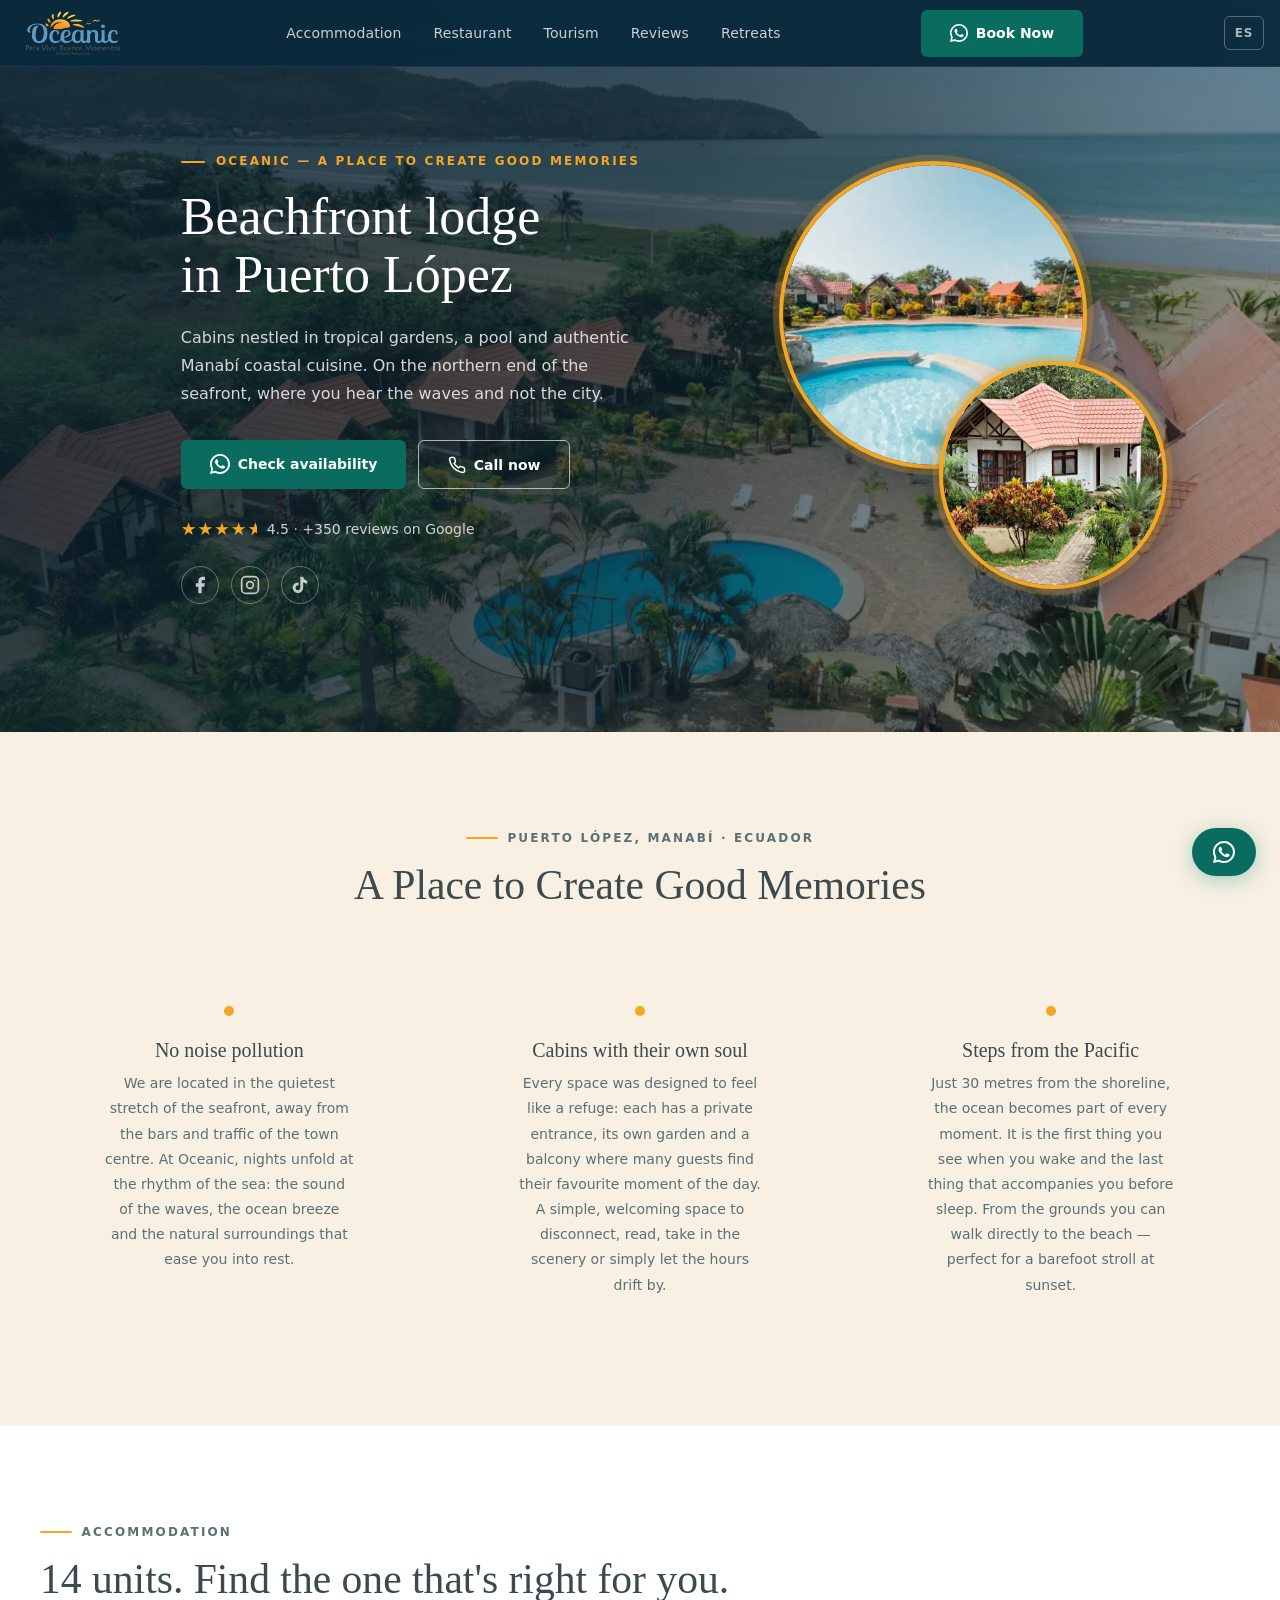
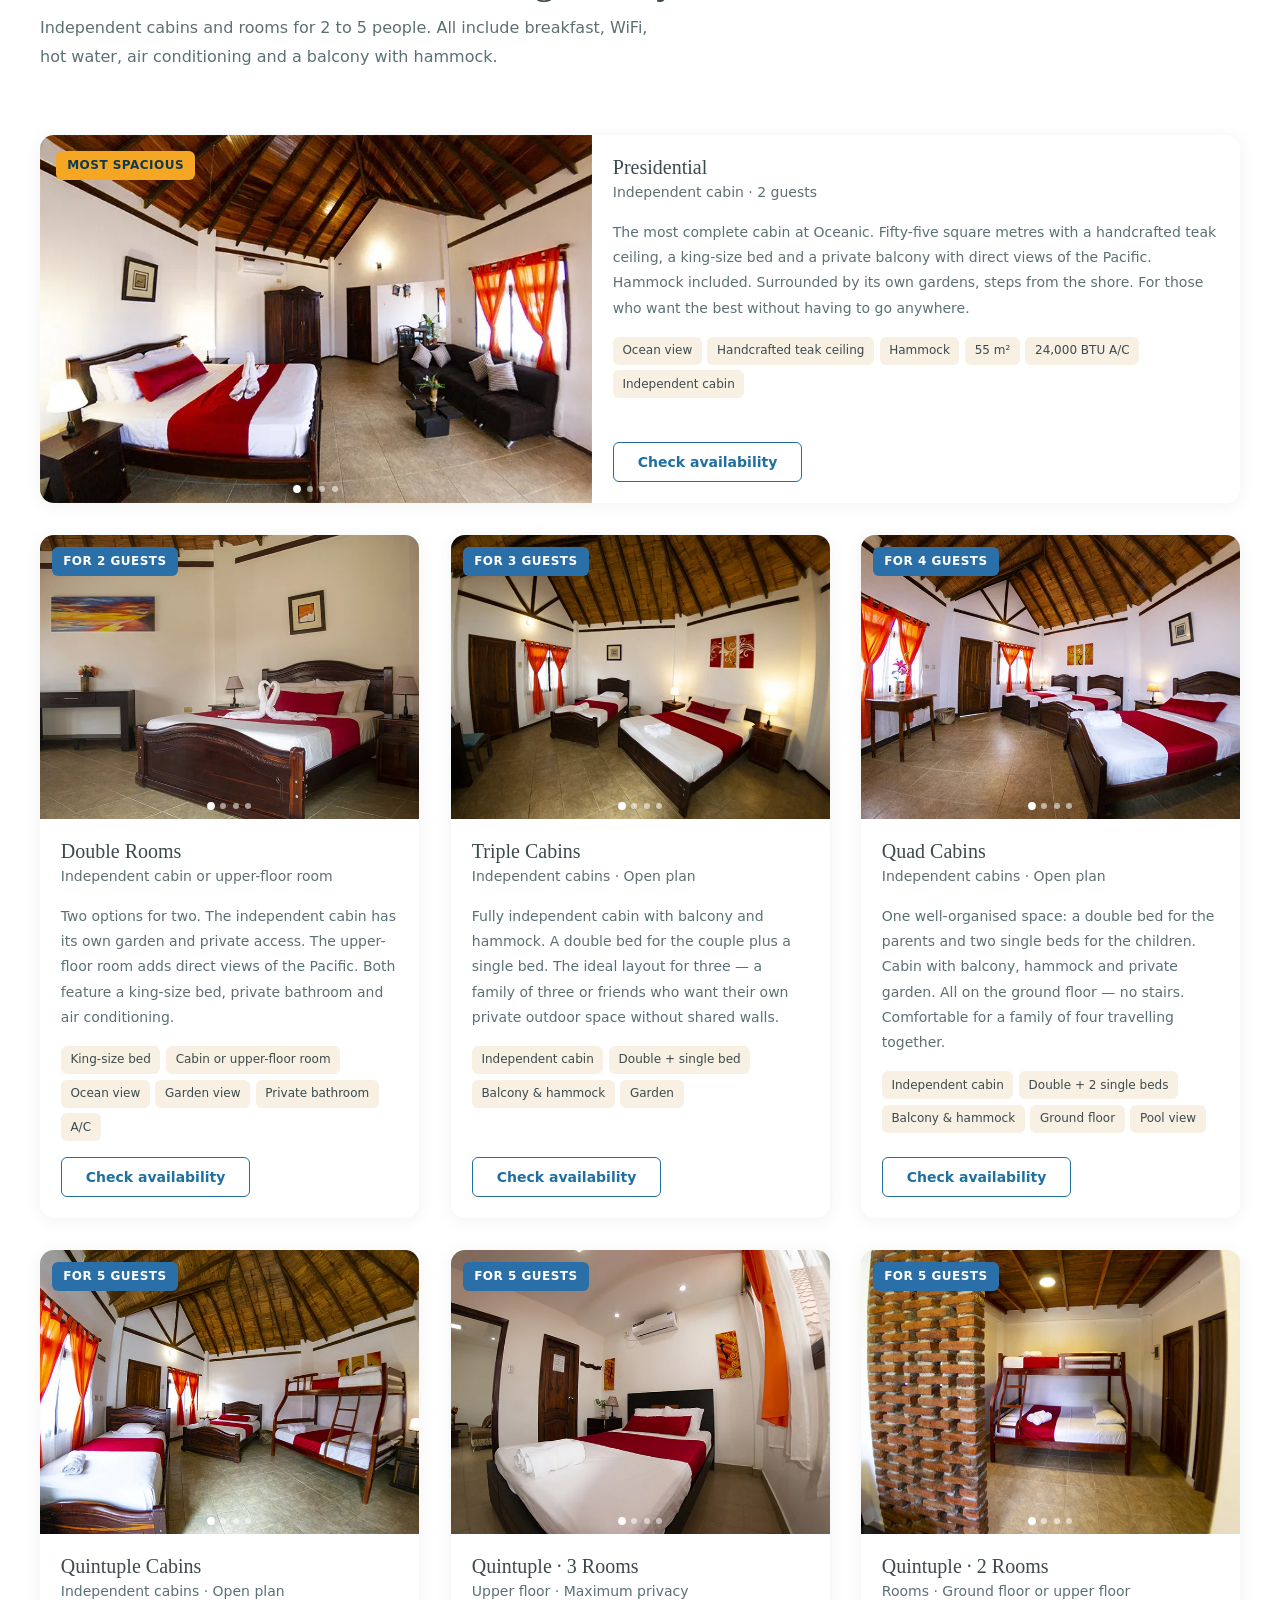
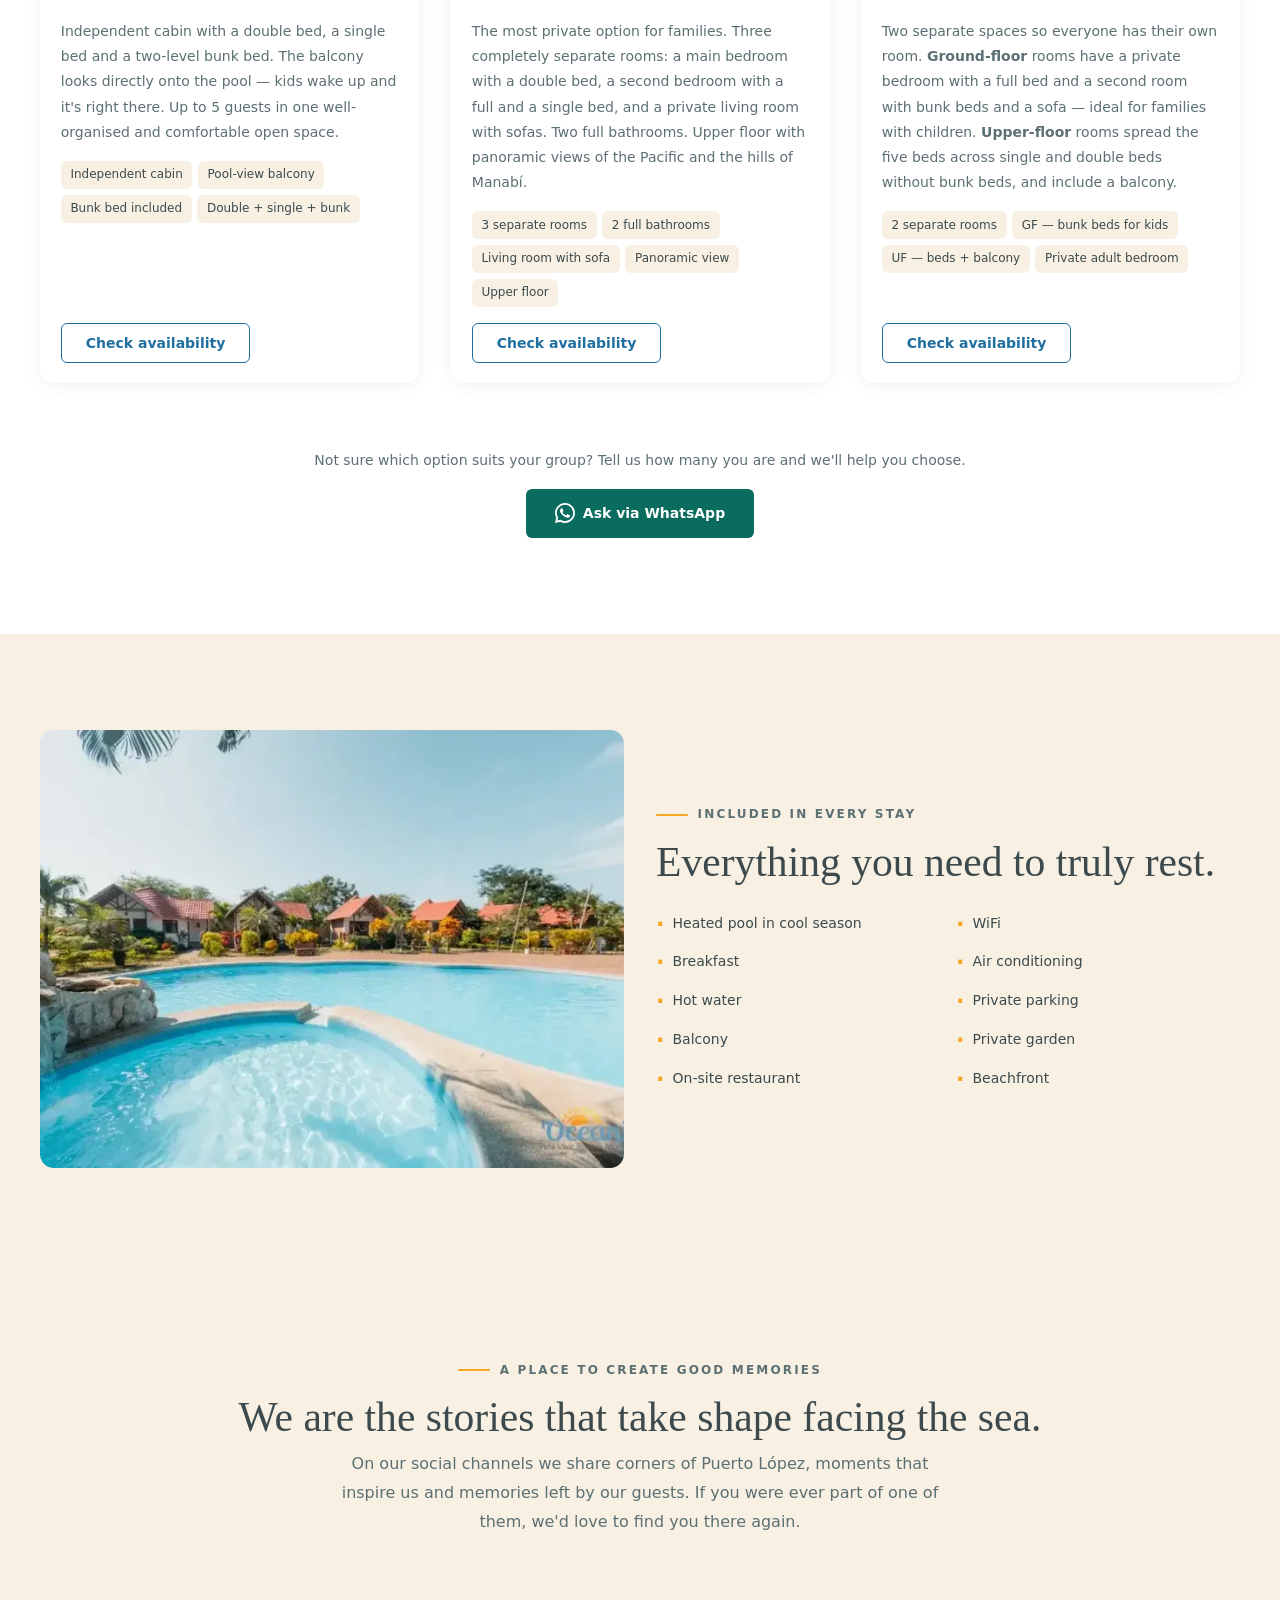
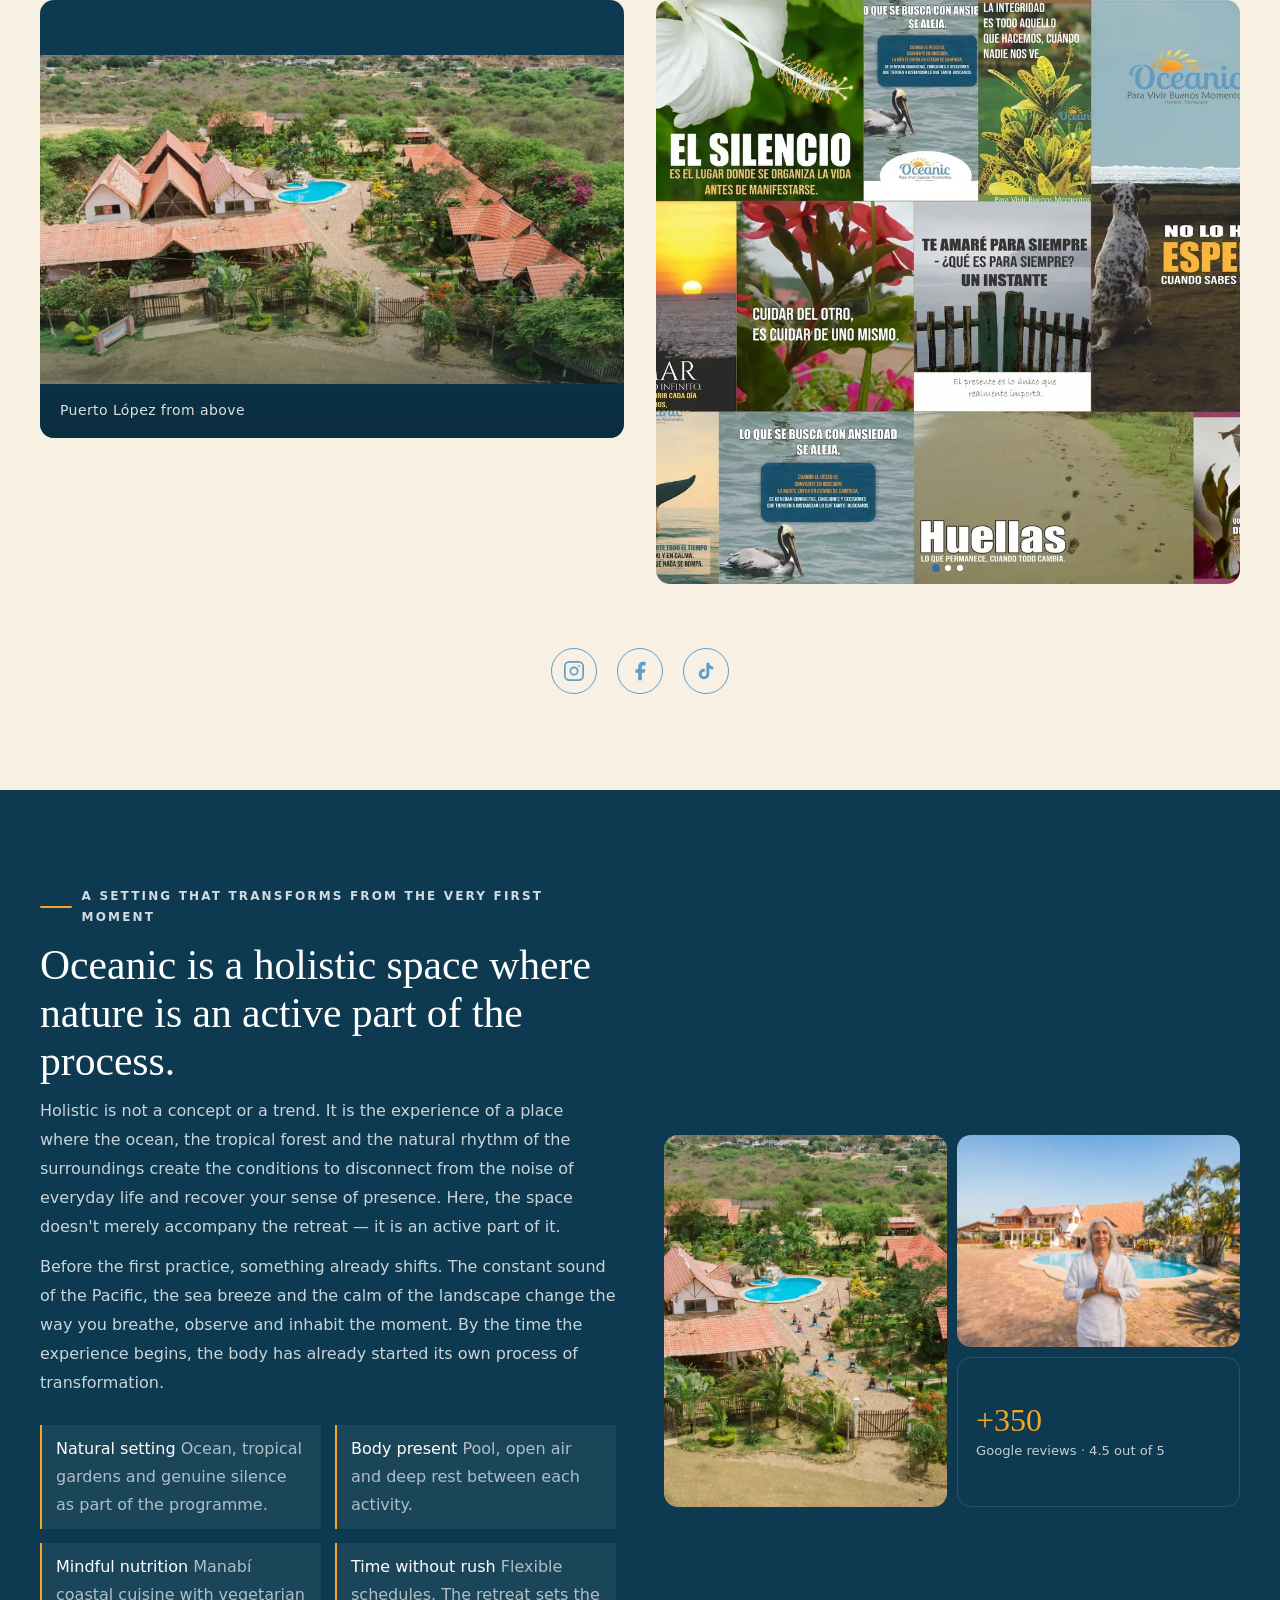
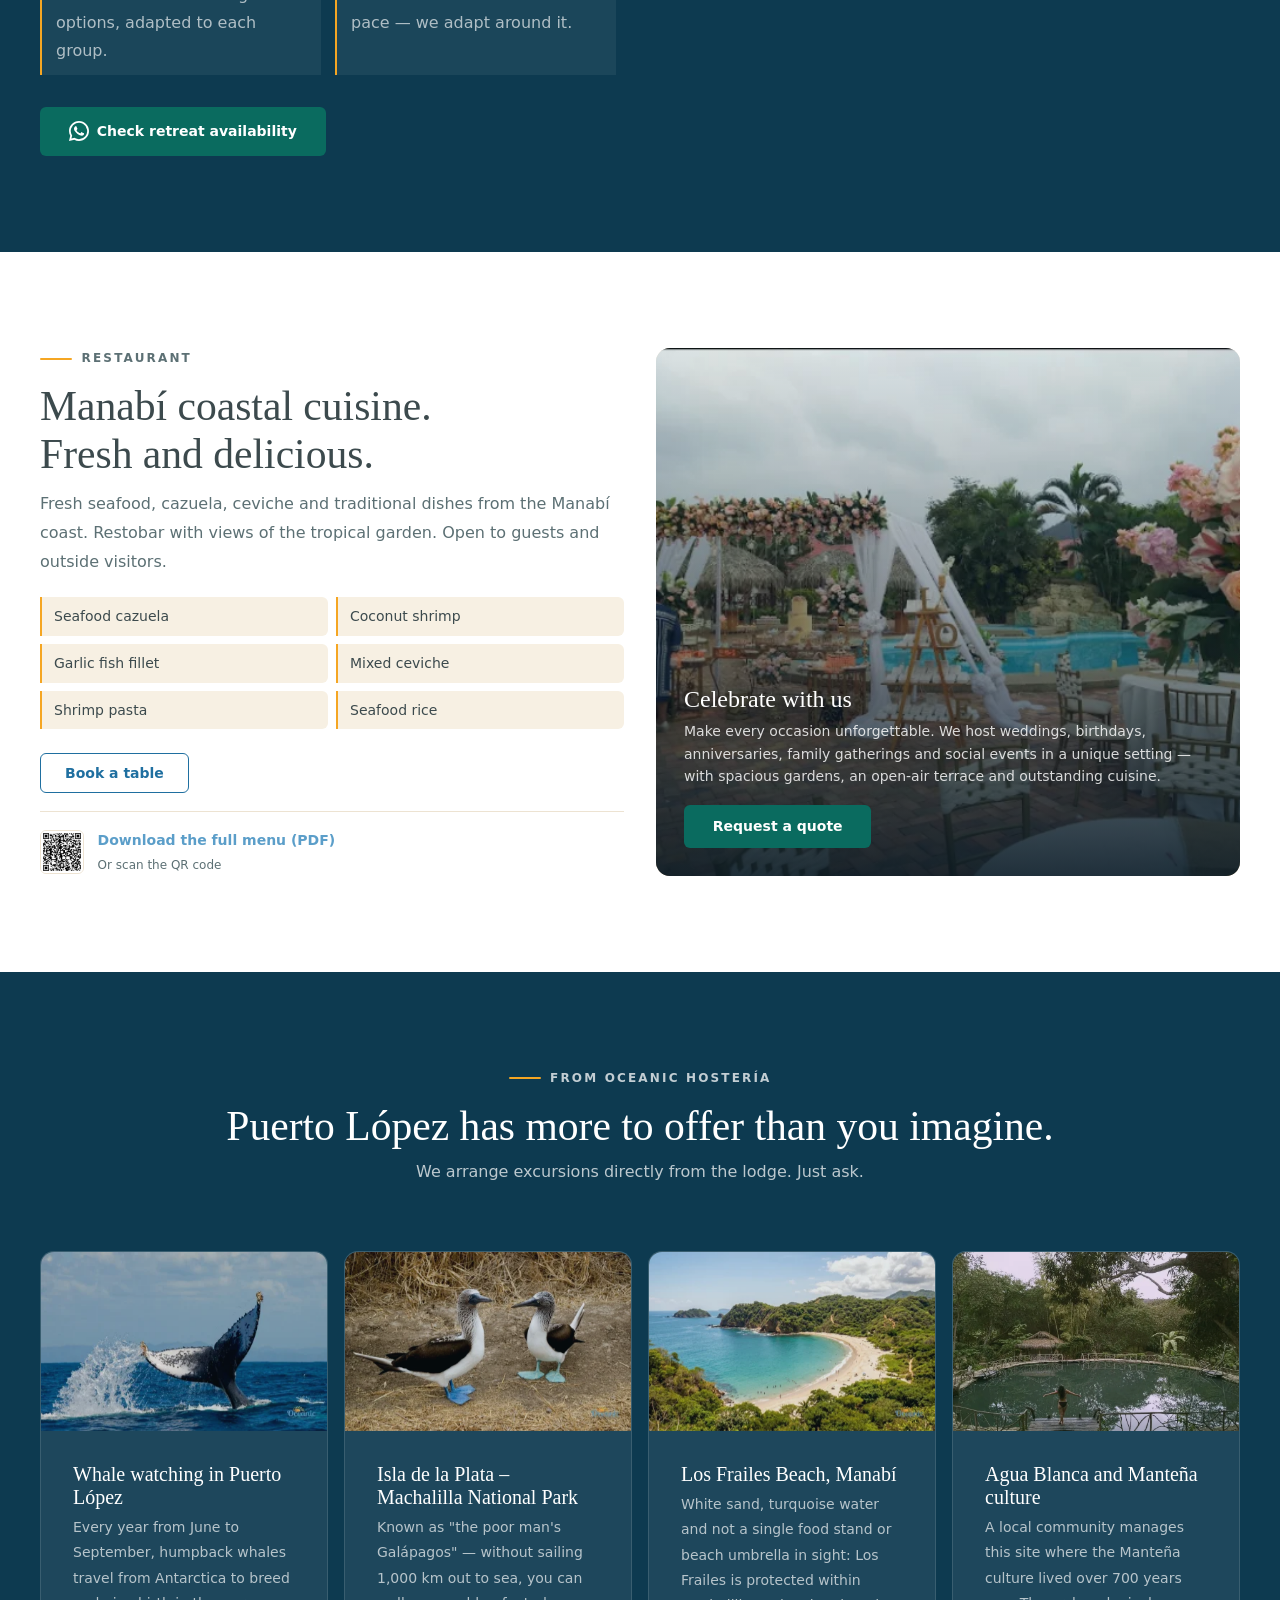
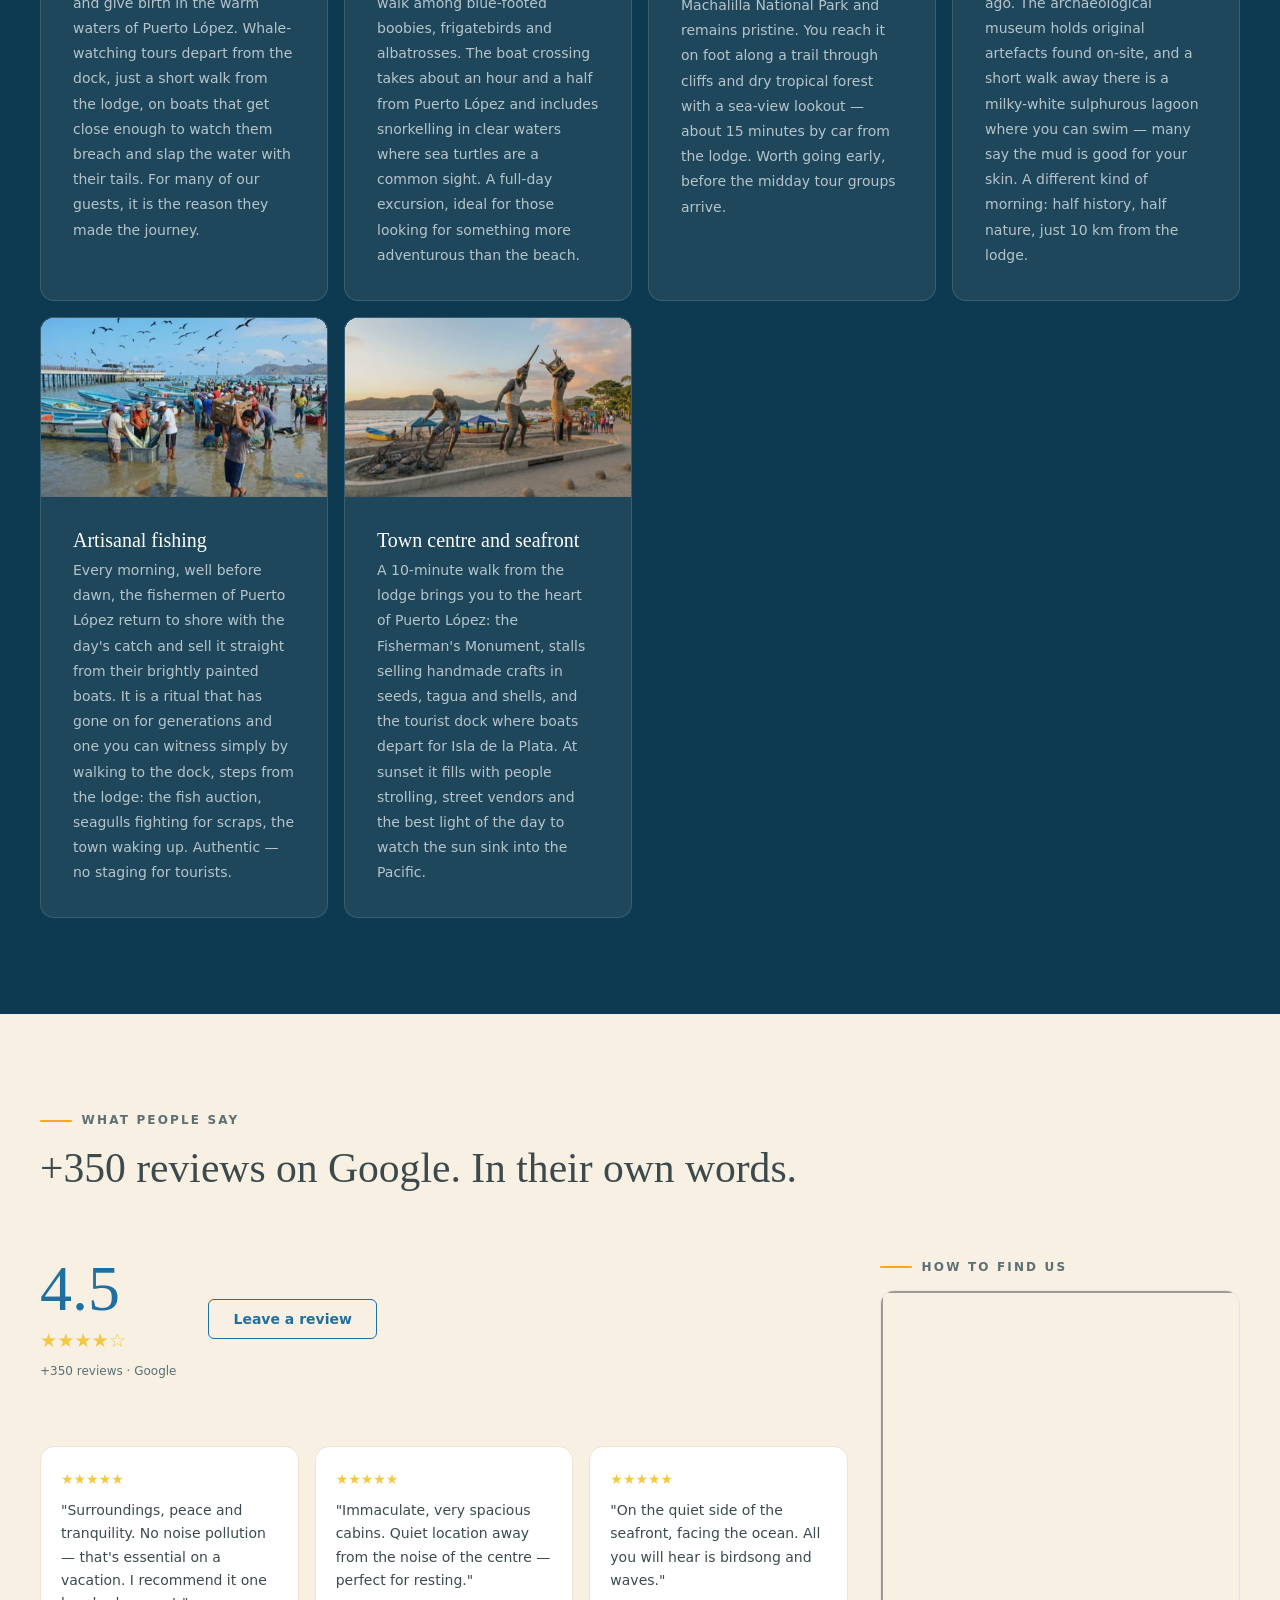
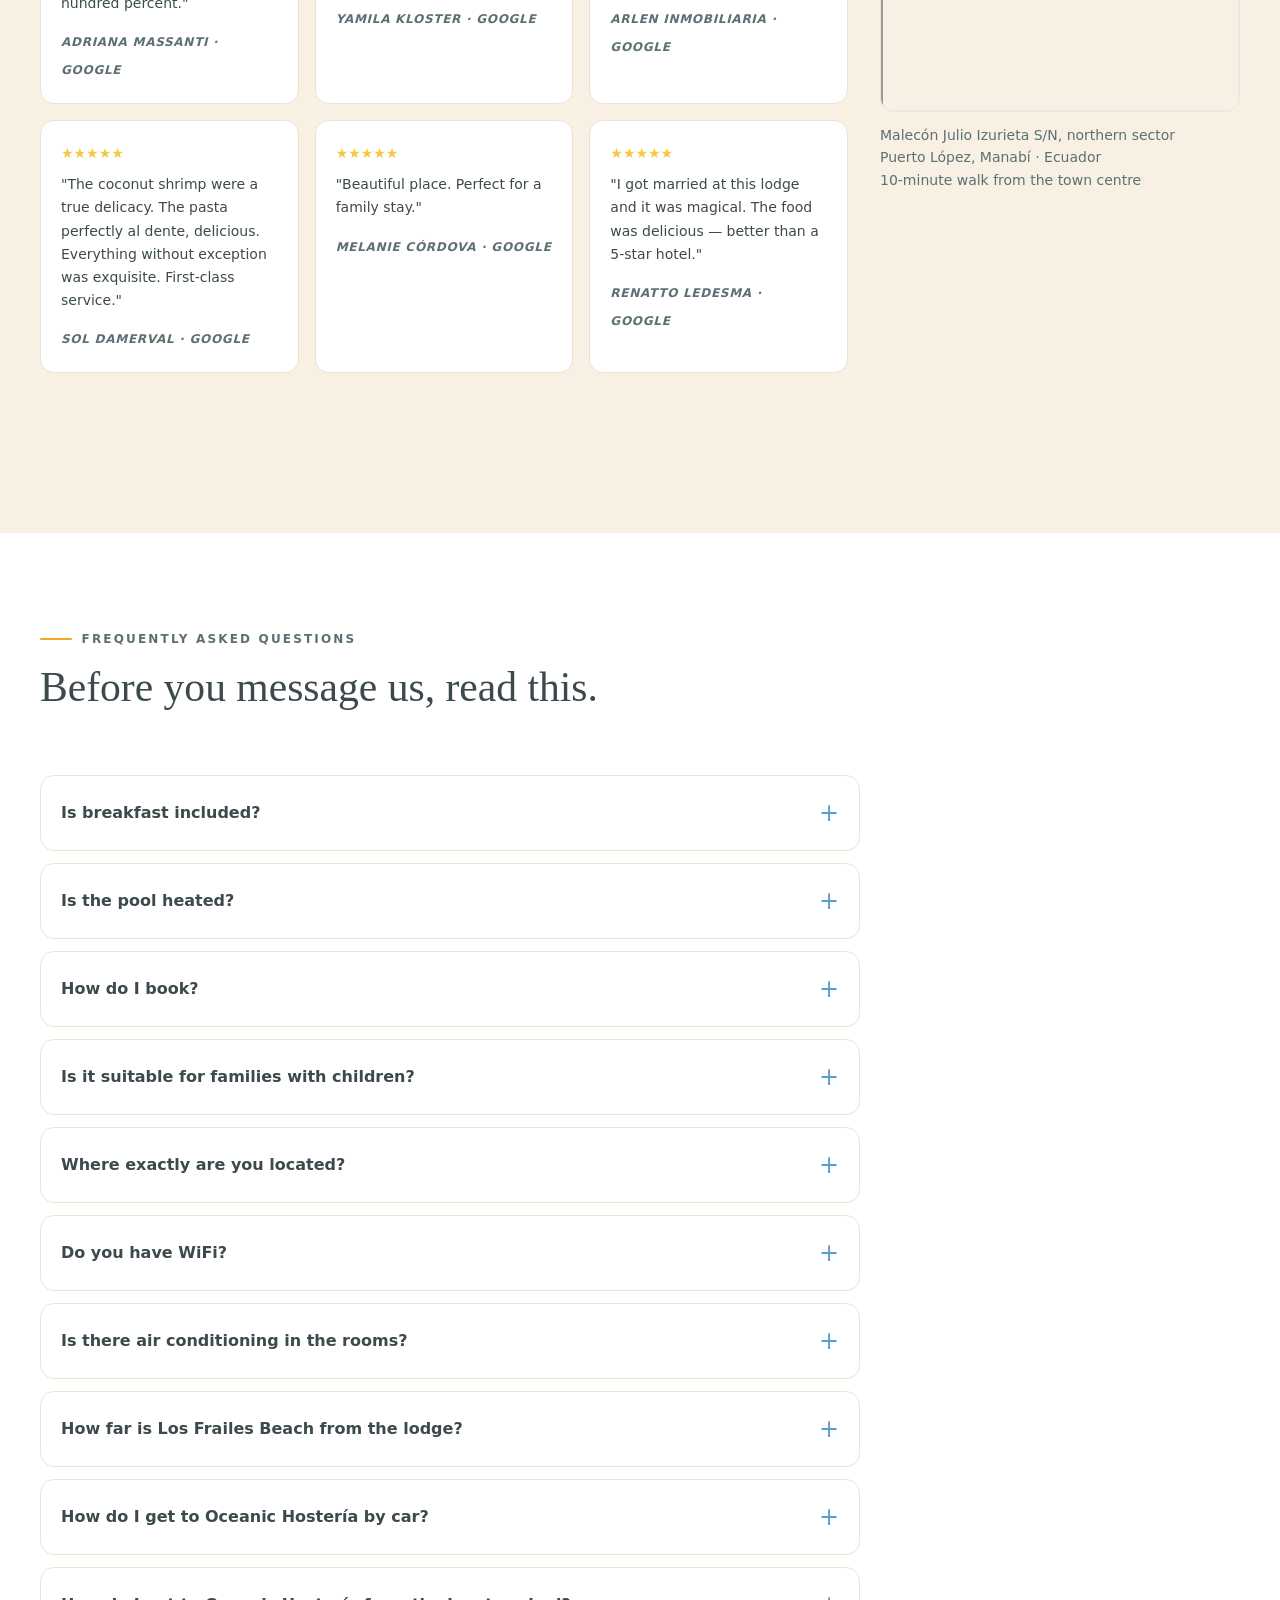
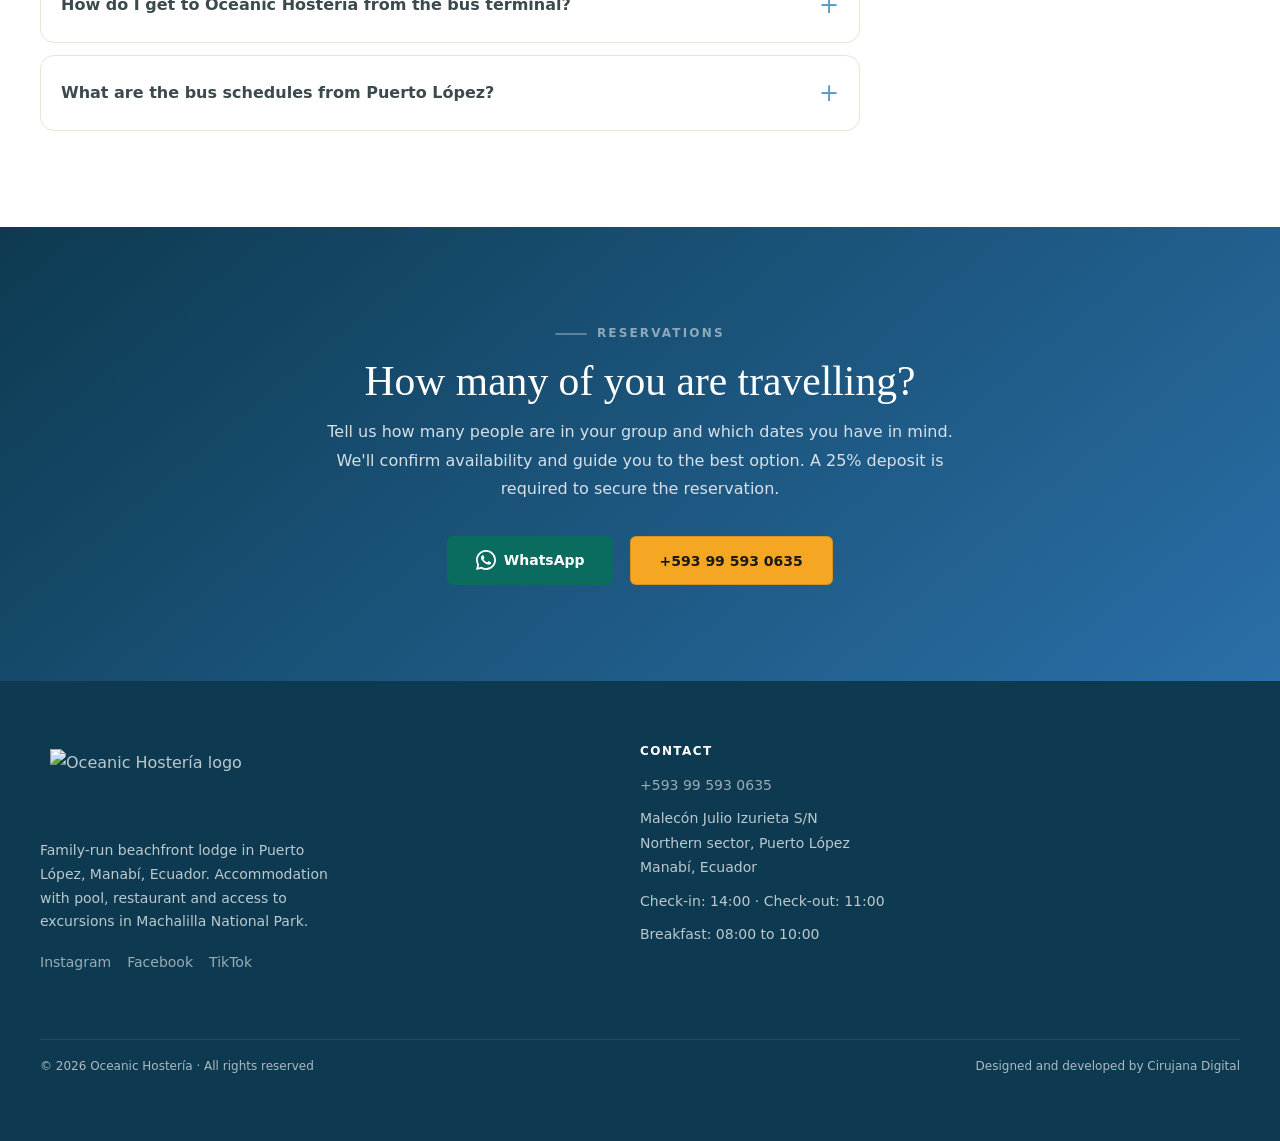
==== commit d34a9255: "mejorando performance" ====
--- a/en/index.html
+++ b/en/index.html
@@ -4,1245 +4,1499 @@
 <head>
   <meta charset="UTF-8">
   <meta name="viewport" content="width=device-width, initial-scale=1.0">
-  <title>Retreat Venue in Puerto López, Ecuador | Oceanic</title>
-  <link rel="icon" type="image/webp" sizes="16x16" href="/img/favicon-16x16.webp">
-  <link rel="icon" type="image/webp" sizes="32x32" href="/img/favicon-32x32.webp">
-  <link rel="apple-touch-icon" sizes="180x180" href="/img/apple-touch-icon.webp">
+  <title>Oceanic Hostería · Beachfront family lodge · Puerto López, Ecuador</title>
+  <meta name="description"
+    content="Oceanic Hostería is a family-run beachfront lodge on the northern shore of Puerto López, Ecuador. 14 cabins and rooms surrounded by tropical gardens, heated pool in cool season, breakfast included, and Manabí coastal cuisine. Reservations: +593 99 593 0635.">
+  <meta name="google-site-verification" content="QJ1Q7pUSjxxh3UFAwYzE2fNfUupoTRzcJD6m_wkEayw" />
+  <meta property="og:title" content="Oceanic Hostería · Puerto López, Ecuador">
+  <meta property="og:description"
+    content="14 family cabins on the Pacific shore. Pool, gardens, breakfast included and Manabí coastal cuisine. Northern end of the Puerto López seafront.">
+  <meta property="og:url" content="https://www.oceanichosteria.com/en">
+  <meta property="og:type" content="website">
+  <meta property="og:locale" content="en_US">
+  <meta property="og:image" content="https://www.oceanichosteria.com/img/og-image.webp">
+  <meta name="twitter:card" content="summary_large_image">
+  <meta name="twitter:image" content="https://www.oceanichosteria.com/img/og-image.webp">
+  <link rel="canonical" href="https://www.oceanichosteria.com/en">
+  <link rel="icon" type="image/webp" sizes="16x16" href="../img/favicon-16x16.webp">
+  <link rel="icon" type="image/webp" sizes="32x32" href="../img/favicon-32x32.webp">
+  <link rel="apple-touch-icon" sizes="180x180" href="../img/apple-touch-icon.webp">
   <link rel="manifest" href="/site.webmanifest">
-  <meta name="description"
-    content="Oceanic Hostería hosts yoga, meditation, wellness, therapeutic training and ancestral medicine retreats facing the Pacific Ocean, in Puerto López, Manabí. Independent cabins, capacity up to 60 people.">
-  <link rel="canonical" href="https://www.oceanichosteria.com/en/">
-  <link rel="alternate" hreflang="es" href="https://www.oceanichosteria.com/">
+  <link rel="alternate" hreflang="es" href="https://www.oceanichosteria.com">
   <link rel="alternate" hreflang="en" href="https://www.oceanichosteria.com/en/">
-  <link rel="alternate" hreflang="x-default" href="https://www.oceanichosteria.com/">
-  <meta property="og:title" content="Retreat Venue in Puerto López, Ecuador | Oceanic">
-  <meta property="og:description"
-    content="A place where the environment supports your group's process. Yoga, meditation, wellness and therapeutic training facing the sea.">
-  <meta property="og:type" content="business.business">
-  <meta property="og:image" content="https://www.oceanichosteria.com/img/hero-retiro-og.webp">
-  <meta property="og:url" content="https://www.oceanichosteria.com/retiros-holisticos-puerto-lopez/en/">
+  <link rel="alternate" hreflang="x-default" href="https://www.oceanichosteria.com">
+
+  <link rel="stylesheet" href="../style.css">
+
+  <link rel="preload" as="image"
+    imagesrcset="/img/hero-oceanic-sm.webp 640w, /img/hero-oceanic-750.webp 750w, /img/hero-oceanic-md.webp 1280w, /img/hero-oceanic-large.webp 1920w"
+    imagesizes="100vw" fetchpriority="high">
+
+  <!-- Schema JSON-LD -->
 
   <script type="application/ld+json">
 {
   "@context": "https://schema.org",
-  "@type": "LodgingBusiness",
-  "name": "Oceanic Hostería",
-  "description": "Hostería facing the Pacific Ocean in Puerto López, Manabí, specialized in hosting yoga, meditation, wellness, therapeutic training and ancestral medicine retreats.",
-  "url": "https://www.oceanichosteria.com/retiros-holisticos-puerto-lopez/en/",
-  "telephone": "+593995930635",
-  "email": "info@oceanichosteria.com",
-  "aggregateRating": {
-    "@type": "AggregateRating",
-    "ratingValue": "4.5",
-    "reviewCount": "360"
-  },
-  "address": {
-    "@type": "PostalAddress",
-    "addressLocality": "Puerto López",
-    "addressRegion": "Manabí",
-    "addressCountry": "EC"
-  }
-}
-</script>
-  <script type="application/ld+json">
-{
-  "@context": "https://schema.org",
-  "@type": "FAQPage",
-  "mainEntity": [
+  "@graph": [
     {
-      "@type": "Question",
-      "name": "What type of retreats do you host?",
-      "acceptedAnswer": { "@type": "Answer", "text": "Yoga, meditation, wellness, mindfulness, therapeutic training, ancestral medicine, personal development and other group gatherings compatible with the hostería's environment." }
+      "@type": ["Hotel", "LodgingBusiness"],
+      "@id": "https://www.oceanichosteria.com/#hotel",
+      "name": "Oceanic Hostería",
+      "url": "https://www.oceanichosteria.com",
+      "telephone": "+593995930635",
+      "description": "Family-run beachfront lodge on the northern shore of Puerto López, Manabí, Ecuador. 14 cabins and rooms surrounded by tropical gardens, heated pool in cool season, breakfast included, and Manabí coastal cuisine restaurant.",
+      "address": {
+        "@type": "PostalAddress",
+        "streetAddress": "Malecón Julio Izurieta S/N, northern sector",
+        "addressLocality": "Puerto López",
+        "addressRegion": "Manabí",
+        "addressCountry": "EC"
+      },
+      "geo": {
+        "@type": "GeoCoordinates",
+        "latitude": -1.5476458,
+        "longitude": -80.8126593
+      },
+      "hasMap": "https://www.google.com/maps/place/Oceanic+Hoster%C3%ADa+puerto+L%C3%B3pez/@-1.5476458,-80.8126593",
+      "image": [
+        "https://www.oceanichosteria.com/img/hero-oceanic-large.webp",
+        "https://www.oceanichosteria.com/img/og-image.webp",
+        "https://www.oceanichosteria.com/img/piscina.webp"
+      ],
+      "priceRange": "$$",
+      "checkinTime": "14:00",
+      "checkoutTime": "11:00",
+      "amenityFeature": [
+        { "@type": "LocationFeatureSpecification", "name": "Heated pool", "value": true },
+        { "@type": "LocationFeatureSpecification", "name": "WiFi", "value": true },
+        { "@type": "LocationFeatureSpecification", "name": "Restaurant", "value": true },
+        { "@type": "LocationFeatureSpecification", "name": "Free parking", "value": true },
+        { "@type": "LocationFeatureSpecification", "name": "Air conditioning", "value": true },
+        { "@type": "LocationFeatureSpecification", "name": "Breakfast included", "value": true },
+        { "@type": "LocationFeatureSpecification", "name": "Private garden", "value": true },
+        { "@type": "LocationFeatureSpecification", "name": "Balcony with hammock", "value": true }
+      ],
+      "numberOfRooms": 14,
+      "petsAllowed": true,
+      "aggregateRating": {
+        "@type": "AggregateRating",
+        "ratingValue": "4.5",
+        "reviewCount": "350",
+        "bestRating": "5",
+        "worstRating": "1"
+      },
+      "review": [
+        {
+          "@type": "Review",
+          "author": { "@type": "Person", "name": "Adriana Massanti" },
+          "reviewRating": { "@type": "Rating", "ratingValue": "5", "bestRating": "5" },
+          "reviewBody": "Surroundings, peace and tranquility. No noise pollution — that's essential on a vacation. I recommend it one hundred percent."
+        },
+        {
+          "@type": "Review",
+          "author": { "@type": "Person", "name": "Yamila Kloster" },
+          "reviewRating": { "@type": "Rating", "ratingValue": "5", "bestRating": "5" },
+          "reviewBody": "Immaculate, very spacious cabins. Quiet location away from the noise of the town centre — perfect for resting."
+        },
+        {
+          "@type": "Review",
+          "author": { "@type": "Person", "name": "Renatto Ledesma" },
+          "reviewRating": { "@type": "Rating", "ratingValue": "5", "bestRating": "5" },
+          "reviewBody": "I got married at this lodge and it was magical. The food was delicious — better than a 5-star hotel."
+        }
+      ],
+      "sameAs": [
+        "https://www.facebook.com/OceanicHosteria",
+        "https://www.instagram.com/oceanichosteria",
+        "https://www.tiktok.com/@hosteriaoceanic"
+      ]
     },
     {
-      "@type": "Question",
-      "name": "What is the maximum capacity?",
-      "acceptedAnswer": { "@type": "Answer", "text": "Up to 60 people sharing beds, 35 people with one bed per guest, or approximately 40 people distributed across rooms and cabins." }
-    },
-    {
-      "@type": "Question",
-      "name": "Can ceremonies or outdoor activities be held?",
-      "acceptedAnswer": { "@type": "Answer", "text": "Yes. The space has open areas facing the sea and covered sections that allow the program to be adapted according to weather conditions and the group's needs." }
-    },
-    {
-      "@type": "Question",
-      "name": "Can the food be adapted?",
-      "acceptedAnswer": { "@type": "Answer", "text": "Yes. Vegetarian options are available and specific dietary requirements can be coordinated in advance." }
-    },
-    {
-      "@type": "Question",
-      "name": "How do participants get there from Quito?",
-      "acceptedAnswer": { "@type": "Answer", "text": "There is direct bus transportation to Puerto López. It can also be accessed from Guayaquil or Manta via ground connection." }
+      "@type": "FAQPage",
+      "@id": "https://www.oceanichosteria.com/en#faq",
+      "mainEntity": [
+        {
+          "@type": "Question",
+          "name": "Is breakfast included at Oceanic Hostería?",
+          "acceptedAnswer": {
+            "@type": "Answer",
+            "text": "Yes. Breakfast is included for all guests. Hours: 08:00 to 10:00. After that time there is an additional charge of $5 per person."
+          }
+        },
+        {
+          "@type": "Question",
+          "name": "Is the pool at Oceanic Hostería heated?",
+          "acceptedAnswer": {
+            "@type": "Answer",
+            "text": "Yes. The pool is heated during the cool season. Hours: 10:00 to 22:00 (sunny season) and until 20:00 (cool season)."
+          }
+        },
+        {
+          "@type": "Question",
+          "name": "How do I make a reservation at Oceanic Hostería?",
+          "acceptedAnswer": {
+            "@type": "Answer",
+            "text": "By WhatsApp or phone at +593 99 593 0635. To confirm the reservation, a 25% deposit of the total stay is required. Check-in: 14:00. Check-out: 11:00."
+          }
+        },
+        {
+          "@type": "Question",
+          "name": "Is Oceanic Hostería suitable for families with children?",
+          "acceptedAnswer": {
+            "@type": "Answer",
+            "text": "Yes. We have independent cabins for up to 6 people with bunk beds for children. Adults are responsible for minors within the property."
+          }
+        },
+        {
+          "@type": "Question",
+          "name": "Where is Oceanic Hostería located?",
+          "acceptedAnswer": {
+            "@type": "Answer",
+            "text": "Malecón Julio Izurieta S/N, northern sector, Puerto López, Manabí, Ecuador. A 10-minute walk from the town centre, in the quietest stretch of the seafront, facing the Pacific. Free parking available."
+          }
+        },
+        {
+          "@type": "Question",
+          "name": "Does Oceanic Hostería have WiFi?",
+          "acceptedAnswer": {
+            "@type": "Answer",
+            "text": "Yes. WiFi is available for all guests."
+          }
+        },
+        {
+          "@type": "Question",
+          "name": "Is there air conditioning in the rooms at Oceanic Hostería?",
+          "acceptedAnswer": {
+            "@type": "Answer",
+            "text": "Yes. All rooms and cabins have air conditioning."
+          }
+        },
+        {
+          "@type": "Question",
+          "name": "How far is Los Frailes Beach from Oceanic Hostería?",
+          "acceptedAnswer": {
+            "@type": "Answer",
+            "text": "Los Frailes Beach is approximately 15 minutes by car from the lodge, within Machalilla National Park."
+          }
+        },
+        {
+          "@type": "Question",
+          "name": "Does Oceanic Hostería accept pets?",
+          "acceptedAnswer": {
+            "@type": "Answer",
+            "text": "Yes. Small and medium-sized pets are welcome under the responsibility of their owners."
+          }
+        }
+      ]
     }
   ]
 }
 </script>
-  <style>
-    :root {
-      --ocean-deep: #1f4d63;
-      --ocean: #3f83ab;
-      --ocean-pale: #eaf3f7;
-      --sun: #f5a623;
-      --sun-deep: #e8791e;
-      --sand: #c9a876;
-      --sand-pale: #f3ead9;
-      --ink: #2d3436;
-      --ink-soft: #5c6670;
-      --paper: #faf8f4;
-      --line: rgba(31, 77, 99, .14);
-      --serif: Georgia, 'Times New Roman', serif;
-      --sans: system-ui, -apple-system, 'Segoe UI', Roboto, sans-serif;
-    }
-
-    * {
-      box-sizing: border-box;
-      margin: 0;
-      padding: 0
-    }
-
-    html {
-      scroll-behavior: smooth
-    }
-
-    body {
-      font-family: var(--sans);
-      color: var(--ink);
-      background: var(--paper);
-      line-height: 1.6;
-      -webkit-font-smoothing: antialiased;
-    }
-
-    img {
-      max-width: 100%;
-      display: block
-    }
-
-    a {
-      color: inherit
-    }
-
-    .wrap {
-      max-width: 1120px;
-      margin: 0 auto;
-      padding: 0 20px
-    }
-
-    section {
-      padding: 64px 0
-    }
-
-    h1,
-    h2,
-    h3 {
-      font-family: var(--serif);
-      font-weight: 400;
-      color: var(--ocean-deep);
-      line-height: 1.2
-    }
-
-    h2 {
-      font-size: clamp(1.6rem, 3.4vw, 2.4rem);
-      margin-bottom: 14px
-    }
-
-    .eyebrow {
-      font-family: var(--sans);
-      text-transform: uppercase;
-      letter-spacing: .14em;
-      font-size: .72rem;
-      font-weight: 600;
-      color: var(--sun-deep);
-      margin-bottom: 14px;
-      display: block;
-    }
-
-    .lead {
-      font-size: 1.08rem;
-      color: var(--ink-soft);
-      max-width: 640px
-    }
-
-    .btn {
-      display: inline-block;
-      padding: 14px 26px;
-      border-radius: 2px;
-      font-weight: 600;
-      font-size: .95rem;
-      text-decoration: none;
-      transition: transform .15s ease, box-shadow .15s ease;
-    }
-
-    .btn-primary {
-      background: var(--sun);
-      color: #2d2400;
-    }
-
-    .btn-primary:hover {
-      transform: translateY(-2px);
-      box-shadow: 0 8px 20px rgba(232, 121, 30, .35)
-    }
-
-    .btn-outline {
-      border: 1.5px solid var(--ocean);
-      color: var(--ocean-deep);
-      background: transparent
-    }
-
-    .btn-outline:hover {
-      background: var(--ocean-pale)
-    }
-
-    .btn-row {
-      display: flex;
-      flex-wrap: wrap;
-      gap: 14px;
-      margin-top: 28px
-    }
-
-    .btn-text-link {
-      color: #fff;
-      text-decoration: underline;
-      text-underline-offset: 4px;
-      font-size: .92rem;
-      align-self: center;
-      opacity: .85;
-    }
-
-    .btn-text-link:hover {
-      opacity: 1;
-    }
-
-    /* NAV */
-    header.nav {
-      position: sticky;
-      top: 0;
-      z-index: 50;
-      background: rgba(250, 248, 244, .92);
-      backdrop-filter: blur(6px);
-      border-bottom: 1px solid var(--line);
-    }
-
-    .nav-inner {
-      display: flex;
-      align-items: center;
-      justify-content: space-between;
-      padding: 10px 20px;
-      max-width: 1120px;
-      margin: 0 auto
-    }
-
-    .nav-logo {
-      height: 38px
-    }
-
-    .nav .btn {
-      padding: 10px 18px;
-      font-size: .85rem
-    }
-
-    .lang-switch a {
-      text-decoration: none;
-    }
-
-    /* HERO */
-    .hero {
-      position: relative;
-      overflow: hidden;
-      padding: 72px 0 40px;
-      background: var(--paper);
-    }
-
-    .hero .wrap {
-      position: relative;
-    }
-
-    .hero-copy {
-      text-align: center;
-      max-width: 640px;
-      margin: 0 auto;
-    }
-
-    .hero .eyebrow {
-      color: var(--sun-deep);
-    }
-
-    .hero h1 {
-      font-size: clamp(1.9rem, 4.2vw, 2.8rem);
-      font-weight: 400;
-      color: var(--ocean-deep);
-      margin: 16px 0 18px;
-    }
-
-    .hero .lead {
-      color: var(--ink-soft);
-      max-width: 460px;
-      margin: 0 auto;
-    }
-
-    .hero .btn-row {
-      justify-content: center;
-      align-items: center;
-      margin-top: 28px;
-    }
-
-    .btn-text-link {
-      color: var(--ocean-deep);
-      text-decoration: underline;
-      text-underline-offset: 4px;
-      font-size: .92rem;
-      opacity: .8;
-      transition: opacity .15s ease;
-    }
-
-    .btn-text-link:hover {
-      opacity: 1;
-    }
-
-    .hero-line-art {
-      margin-top: 48px;
-      width: 100%;
-      overflow: hidden;
-    }
-
-    .hero-line-art img {
-      width: 100%;
-      height: auto;
-      display: block;
-      opacity: .85;
-    }
-
-    @media(max-width:640px) {
-      .hero {
-        padding: 56px 0 0;
-      }
-
-      .hero-line-art {
-        margin-top: 32px;
-      }
-
-      .hero-line-art img {
-        width: 160%;
-        max-width: none;
-        margin-left: -30%;
-      }
-    }
-
-    /* SECTION divider */
-    .divider {
-      width: 60px;
-      height: 2px;
-      background: var(--sun);
-      margin: 0 0 22px
-    }
-
-    .two-col {
-      display: grid;
-      gap: 40px
-    }
-
-    @media(min-width:768px) {
-      .two-col {
-        grid-template-columns: 1.1fr .9fr;
-        align-items: start
-      }
-    }
-
-    .territorio {
-      background: #fff
-    }
-
-    .territorio p+p {
-      margin-top: 16px
-    }
-
-    .galeria {
-      background: #fff
-    }
-
-    .gal-grid {
-      display: grid;
-      grid-template-columns: 1fr;
-      gap: 24px;
-      margin-top: 34px;
-    }
-
-    @media(min-width:1024px) {
-      .gal-grid {
-        grid-template-columns: 1fr 1fr;
-        align-items: stretch
-      }
-    }
-
-    .gal-video {
-      position: relative;
-      border-radius: 2px;
-      overflow: hidden;
-      background: #000
-    }
-
-    .gal-video video {
-      width: 100%;
-      height: 100%;
-      object-fit: cover;
-      display: block;
-      aspect-ratio: 4/3
-    }
-
-    .gal-slider {
-      position: relative;
-      overflow: hidden;
-      border-radius: 2px;
-      aspect-ratio: 4/3
-    }
-
-    .gal-track {
-      display: flex;
-      height: 100%;
-      transition: transform .5s ease;
-    }
-
-    .gal-track img {
-      width: 100%;
-      height: 100%;
-      object-fit: cover;
-      flex: 0 0 100%;
-    }
-
-    .gal-arrow {
-      position: absolute;
-      top: 50%;
-      transform: translateY(-50%);
-      width: 38px;
-      height: 38px;
-      border-radius: 50%;
-      border: none;
-      background: rgba(255, 255, 255, .85);
-      color: var(--ocean-deep);
-      font-size: 1.4rem;
-      line-height: 1;
-      cursor: pointer;
-      display: flex;
-      align-items: center;
-      justify-content: center;
-      z-index: 2;
-    }
-
-    .gal-prev {
-      left: 12px
-    }
-
-    .gal-next {
-      right: 12px
-    }
-
-    .gal-arrow:hover {
-      background: #fff
-    }
-
-    .gal-dots {
-      position: absolute;
-      bottom: 14px;
-      left: 0;
-      right: 0;
-      display: flex;
-      justify-content: center;
-      gap: 8px;
-      z-index: 2;
-    }
-
-    .gal-dots button {
-      width: 8px;
-      height: 8px;
-      border-radius: 50%;
-      border: none;
-      background: rgba(255, 255, 255, .55);
-      cursor: pointer;
-      padding: 0;
-    }
-
-    .gal-dots button.active {
-      background: #fff
-    }
-
-    @media(max-width:480px) {
-
-      .gal-video video,
-      .gal-slider {
-        aspect-ratio: 1/1
-      }
-    }
-
-    /* RETREAT types */
-    .retiros {
-      background: #fff
-    }
-
-    .ret-grid {
-      display: grid;
-      gap: 22px;
-      margin-top: 34px;
-      grid-template-columns: 1fr
-    }
-
-    @media(min-width:768px) {
-      .ret-grid {
-        grid-template-columns: repeat(2, 1fr)
-      }
-    }
-
-    @media(min-width:1024px) {
-      .ret-grid {
-        grid-template-columns: repeat(3, 1fr)
-      }
-    }
-
-    .ret-item {
-      padding: 22px;
-      border: 1px solid var(--line);
-      border-radius: 2px;
-      background: var(--paper)
-    }
-
-    .ret-item h3 {
-      font-size: 1.05rem;
-      margin-bottom: 8px;
-      color: var(--ocean-deep)
-    }
-
-    .ret-item p {
-      font-size: .92rem;
-      color: var(--ink-soft)
-    }
-
-    /* CABINS / CAPACITY */
-    .cabanas {
-      background: linear-gradient(180deg, var(--ocean-pale), #fff)
-    }
-
-    .cap-grid {
-      display: grid;
-      gap: 18px;
-      margin-top: 30px;
-      grid-template-columns: 1fr
-    }
-
-    @media(min-width:768px) {
-      .cap-grid {
-        grid-template-columns: repeat(3, 1fr)
-      }
-    }
-
-    .cap-card {
-      background: #fff;
-      border: 1px solid var(--line);
-      padding: 26px 22px;
-      text-align: left
-    }
-
-    .cap-num {
-      font-family: var(--serif);
-      font-size: 2rem;
-      color: var(--sun-deep)
-    }
-
-    .cap-desc {
-      font-size: .9rem;
-      color: var(--ink-soft);
-      margin-top: 4px
-    }
-
-    .cap-note {
-      margin-top: 26px;
-      font-size: .92rem;
-      color: var(--ink-soft);
-      max-width: 680px
-    }
-
-    /* SEASON */
-    .temporada {
-      background: var(--ocean);
-      color: #f2f7fa;
-      text-align: left;
-    }
-
-    .temporada h2 {
-      color: #fff
-    }
-
-    .temporada p {
-      color: #cfe1ea;
-      max-width: 640px
-    }
-
-    .temporada .btn-primary {
-      margin-top: 22px
-    }
-
-    /* GETTING THERE */
-    .llegar {
-      background: #fff
-    }
-
-    .llegar ul {
-      margin-top: 18px;
-      padding-left: 20px;
-      color: var(--ink-soft)
-    }
-
-    .llegar li {
-      margin-bottom: 10px
-    }
-
-    /* REVIEWS */
-    .resenas {
-      background: var(--paper)
-    }
-
-    .rev-grid {
-      display: grid;
-      gap: 18px;
-      margin-top: 32px;
-      grid-template-columns: 1fr
-    }
-
-    @media(min-width:768px) {
-      .rev-grid {
-        grid-template-columns: repeat(2, 1fr)
-      }
-    }
-
-    @media(min-width:1024px) {
-      .rev-grid {
-        grid-template-columns: repeat(3, 1fr)
-      }
-    }
-
-    .rev-card {
-      background: #fff;
-      border: 1px solid var(--line);
-      border-radius: 2px;
-      padding: 22px
-    }
-
-    .rev-stars {
-      color: var(--sun-deep);
-      font-size: .95rem;
-      margin-bottom: 10px
-    }
-
-    .rev-text {
-      font-size: .92rem;
-      color: var(--ink);
-      line-height: 1.65;
-      margin-bottom: 12px;
-      font-style: italic
-    }
-
-    .rev-author {
-      font-size: .75rem;
-      font-weight: 600;
-      color: var(--ink-soft);
-      text-transform: uppercase;
-      letter-spacing: .06em
-    }
-
-    .rev-map-grid {
-      margin-top: 30px
-    }
-
-    .map-wrap {
-      border-radius: 2px;
-      overflow: hidden;
-      border: 1px solid var(--line)
-    }
-
-    .map-wrap iframe {
-      width: 100%;
-      height: 320px;
-      display: block
-    }
-
-    @media(min-width:768px) {
-      .map-wrap iframe {
-        height: 400px
-      }
-    }
-
-    .rev-cta {
-      margin-top: 16px;
-      display: inline-block
-    }
-
-    /* FAQ */
-    .faq {
-      background: var(--paper)
-    }
-
-    .faq-item {
-      border-bottom: 1px solid var(--line)
-    }
-
-    .faq-item summary {
-      cursor: pointer;
-      list-style: none;
-      padding: 18px 0;
-      font-family: var(--serif);
-      font-size: 1.08rem;
-      color: var(--ocean-deep);
-      display: flex;
-      justify-content: space-between;
-      align-items: center;
-    }
-
-    .faq-item summary::-webkit-details-marker {
-      display: none
-    }
-
-    .faq-item summary::after {
-      content: "+";
-      font-size: 1.4rem;
-      color: var(--sun-deep)
-    }
-
-    .faq-item[open] summary::after {
-      content: "–"
-    }
-
-    .faq-item p {
-      padding-bottom: 18px;
-      color: var(--ink-soft);
-      max-width: 680px
-    }
-
-    /* CONTACT */
-    .contacto {
-      background: #fff
-    }
-
-    .contact-grid {
-      display: grid;
-      gap: 36px;
-      grid-template-columns: 1fr
-    }
-
-    @media(min-width:768px) {
-      .contact-grid {
-        grid-template-columns: 1fr 1fr
-      }
-    }
-
-    .contact-info a {
-      text-decoration: none;
-      color: var(--ocean-deep);
-      font-weight: 600
-    }
-
-    .contact-line {
-      margin-bottom: 14px;
-      font-size: .98rem
-    }
-
-    .contact-line span {
-      display: block;
-      font-size: .75rem;
-      text-transform: uppercase;
-      letter-spacing: .1em;
-      color: var(--ink-soft);
-      margin-bottom: 2px
-    }
-
-    footer {
-      background: var(--ocean);
-      color: #cfe1ea;
-      padding: 34px 0;
-      font-size: .85rem
-    }
-
-    footer .wrap {
-      display: flex;
-      flex-wrap: wrap;
-      justify-content: space-between;
-      gap: 14px
-    }
-
-    footer a {
-      color: #cfe1ea
-    }
-
-    .footer-inner {
-      display: flex;
-      align-items: center;
-      justify-content: space-between;
-      flex-wrap: wrap;
-      gap: 14px
-    }
-
-    .footer-inner>div:first-child {
-      display: flex;
-      flex-direction: column;
-      gap: 4px
-    }
-
-    .social-row {
-      display: flex;
-      gap: 14px
-    }
-
-    .social-row a {
-      width: 34px;
-      height: 34px;
-      border-radius: 50%;
-      border: 1px solid rgba(207, 225, 234, .4);
-      display: flex;
-      align-items: center;
-      justify-content: center;
-      transition: background .15s ease, border-color .15s ease;
-    }
-
-    .social-row svg {
-      width: 17px;
-      height: 17px
-    }
-
-    .social-row a:hover {
-      background: rgba(255, 255, 255, .1);
-      border-color: #fff
-    }
-
-    /* whatsapp floating */
-    .wa-float {
-      position: fixed;
-      right: 18px;
-      bottom: 18px;
-      z-index: 60;
-      background: var(--ocean);
-      color: #fff;
-      border-radius: 50%;
-      width: 56px;
-      height: 56px;
-      display: flex;
-      align-items: center;
-      justify-content: center;
-      box-shadow: 0 10px 24px rgba(31, 77, 99, .35);
-      text-decoration: none;
-    }
-
-    .reveal {
-      opacity: 0;
-      transform: translateY(18px);
-      transition: opacity .6s ease, transform .6s ease
-    }
-
-    .reveal.in {
-      opacity: 1;
-      transform: none
-    }
-
-    @media (prefers-reduced-motion: reduce) {
-      .reveal {
-        opacity: 1;
-        transform: none;
-        transition: none
-      }
-
-      html {
-        scroll-behavior: auto
-      }
-    }
-
-    @media(max-width:480px) {
-      section {
-        padding: 48px 0
-      }
-
-      .hero {
-        padding: 56px 0 64px
-      }
-    }
-  </style>
+
 </head>
 
 <body>
-  <header class="nav">
-    <div class="nav-inner">
-      <a href="/" class="nav-logo" aria-label="Hostería Oceanic — Inicio">
-        <img src="../../img/logo-nav.webp" alt="Oceanic Hostería · Restaurante, Puerto López" class="nav-logo"
-          width="68" height="38">
-      </a>
-
-      <div style="display:flex;align-items:center;gap:14px;">
-        <div class="lang-switch" style="display:flex;gap:6px;font-size:.8rem;font-weight:600;">
-          <a href="/retiros-holisticos-puerto-lopez/" style="color:var(--ink-soft);opacity:.1;">ES</a>
-          <span style="opacity:.4;">|</span>
-          <a href="/retiros-holisticos-puerto-lopez/en/" style="color:var(--ocean-deep);opacity:1;">EN</a>
-        </div>
-        <a href="#contacto" class="btn btn-primary">Check availability</a>
+  <main id="main">
+    <header class="nav" role="banner" id="nav">
+      <div class="nav-inner">
+        <a href="#" class="nav-logo" aria-label="Oceanic Hostería — Home">
+          <img src="../img/logo-sm.webp" srcset="../img/logo-sm-220.webp 220w, ../img/logo-sm-440.webp 440w"
+            sizes="140px" alt="Oceanic Hostería logo — A Place to Create Good Memories" width="140" height="78"
+            loading="eager" decoding="async">
+        </a>
+        <nav aria-label="Main navigation">
+          <ul class="nav-links">
+            <li><a href="#h-alojamiento">Accommodation</a></li>
+            <li><a href="#h-restaurante">Restaurant</a></li>
+            <li><a href="#h-turismo">Tourism</a></li>
+            <li><a href="#h-resenas">Reviews</a></li>
+            <li><a href="/retiros-holisticos-puerto-lopez/index.html">Retreats</a></li>
+          </ul>
+        </nav>
+        <a href="https://wa.me/593995930635?text=Hello%2C%20I%27d%20like%20to%20check%20availability%20at%20Oceanic%20Hosteri%C3%ADa"
+          class="btn btn-wa nav-cta" aria-label="Check availability" target="_blank" rel="noopener noreferrer">
+          <svg xmlns="http://www.w3.org/2000/svg" width="18" height="18" fill="currentColor" viewBox="0 0 24 24"
+            aria-hidden="true">
+            <path
+              d="M17.472 14.382c-.297-.149-1.758-.867-2.03-.967-.273-.099-.471-.148-.67.15-.197.297-.767.966-.94 1.164-.173.199-.347.223-.644.075-.297-.15-1.255-.463-2.39-1.475-.883-.788-1.48-1.761-1.653-2.059-.173-.297-.018-.458.13-.606.134-.133.298-.347.446-.52.149-.174.198-.298.298-.497.099-.198.05-.371-.025-.52-.075-.149-.669-1.612-.916-2.207-.242-.579-.487-.5-.669-.51-.173-.008-.371-.01-.57-.01-.198 0-.52.074-.792.372-.272.297-1.04 1.016-1.04 2.479 0 1.462 1.065 2.875 1.213 3.074.149.198 2.096 3.2 5.077 4.487.709.306 1.262.489 1.694.625.712.227 1.36.195 1.871.118.571-.085 1.758-.719 2.006-1.413.248-.694.248-1.289.173-1.413-.074-.124-.272-.198-.57-.347z" />
+            <path
+              d="M12 0C5.373 0 0 5.373 0 12c0 2.117.551 4.103 1.516 5.825L0 24l6.335-1.496A11.938 11.938 0 0 0 12 24c6.627 0 12-5.373 12-12S18.627 0 12 0zm0 21.818a9.818 9.818 0 0 1-5.016-1.376l-.36-.214-3.732.881.898-3.634-.235-.373A9.818 9.818 0 1 1 12 21.818z" />
+          </svg>
+          Book Now
+        </a>
+        <a href="/" class="lang-toggle" aria-label="Versión en español">ES</a>
+
+        <button class="nav-toggle" id="navToggle" aria-expanded="false" aria-controls="navMobile"
+          aria-label="Open menu">
+          <span></span><span></span><span></span>
+        </button>
       </div>
-    </div>
-  </header>
-  <main>
-    <section class="hero">
-      <div class="wrap">
-        <div class="hero-copy">
-          <span class="eyebrow">Puerto López · Manabí · Ecuador</span>
-          <h1>Yoga and wellness retreats facing the sea</h1>
-          <p class="lead">A place where the environment supports your group's process. Space, silence and time.</p>
-          <div class="btn-row">
-            <a href="https://wa.me/593995930635" class="btn btn-primary">Message us on WhatsApp</a>
-            <a href="mailto:info@oceanichosteria.com" class="btn-text-link">or send us an email</a>
-          </div>
-        </div>
-        <div class="hero-line-art">
-          <img src="../hero-linea-retiro.webp"
-            alt="Continuous line illustration: mountain, meditating figure, sea and tropical vegetation of Puerto López"
-            width="1536" height="480" fetchpriority="high">
+      <nav id="navMobile" class="nav-mobile" aria-label="Mobile menu">
+        <a href="#h-alojamiento">Accommodation</a>
+        <a href="#h-restaurante">Restaurant</a>
+        <a href="#h-turismo">Tourism</a>
+        <a href="#h-resenas">Reviews</a>
+        <a href="/retiros-holisticos-puerto-lopez/index.html">Retreats</a>
+        <a href="https://wa.me/593995930635?text=Hello%2C%20I%27d%20like%20to%20check%20availability%20at%20Oceanic%20Hosteri%C3%ADa"
+          class="btn btn-wa" aria-label="Check availability" target="_blank" rel="noopener noreferrer">
+          Book via WhatsApp
+        </a>
+      </nav>
+    </header>
+
+    <!-- HERO -->
+    <section class="hero" aria-labelledby="hero-h1">
+      <div class="hero-bg">
+        <img id="heroImg" src="../img/hero-oceanic-md.webp"
+          srcset="/img/hero-oceanic-sm.webp 640w, /img/hero-oceanic-750.webp 750w, /img/hero-oceanic-md.webp 1280w, /img/hero-oceanic-large.webp 1920w"
+          sizes="100vw"
+          alt="Aerial view of Oceanic Hostería — tile-roofed cabins, blue pool and tropical gardens facing the Pacific in Puerto López, Manabí, Ecuador"
+          width="1920" height="1080" fetchpriority="high" loading="eager" decoding="sync"
+          style="aspect-ratio:1920/1080;">
+        <div class="hero-overlay"></div>
+      </div>
+
+      <div class="container hero-inner">
+
+        <!-- Left column: text + CTAs -->
+        <div class="hero-content">
+
+          <span class="hero-eyebrow">Oceanic — A Place to Create Good Memories</span>
+
+          <h1 id="hero-h1">Beachfront lodge<br>in Puerto López</h1>
+
+          <p class="hero-sub">
+            Cabins nestled in tropical gardens, a pool and authentic Manabí coastal cuisine.
+            On the northern end of the seafront, where you hear the waves and not the city.
+          </p>
+
+          <div class="hero-actions">
+            <!-- WhatsApp -->
+            <a href="https://wa.me/593995930635?text=Hello%2C%20I%27d%20like%20to%20check%20availability%20at%20Oceanic%20Hosteri%C3%ADa"
+              class="btn btn-wa" target="_blank" rel="noopener noreferrer">
+              <svg xmlns="http://www.w3.org/2000/svg" width="20" height="20" fill="currentColor" viewBox="0 0 24 24"
+                aria-hidden="true">
+                <path
+                  d="M17.472 14.382c-.297-.149-1.758-.867-2.03-.967-.273-.099-.471-.148-.67.15-.197.297-.767.966-.94 1.164-.173.199-.347.223-.644.075-.297-.15-1.255-.463-2.39-1.475-.883-.788-1.48-1.761-1.653-2.059-.173-.297-.018-.458.13-.606.134-.133.298-.347.446-.52.149-.174.198-.298.298-.497.099-.198.05-.371-.025-.52-.075-.149-.669-1.612-.916-2.207-.242-.579-.487-.5-.669-.51-.173-.008-.371-.01-.57-.01-.198 0-.52.074-.792.372-.272.297-1.04 1.016-1.04 2.479 0 1.462 1.065 2.875 1.213 3.074.149.198 2.096 3.2 5.077 4.487.709.306 1.262.489 1.694.625.712.227 1.36.195 1.871.118.571-.085 1.758-.719 2.006-1.413.248-.694.248-1.289.173-1.413-.074-.124-.272-.198-.57-.347z" />
+                <path
+                  d="M12 0C5.373 0 0 5.373 0 12c0 2.117.551 4.103 1.516 5.825L0 24l6.335-1.496A11.938 11.938 0 0 0 12 24c6.627 0 12-5.373 12-12S18.627 0 12 0zm0 21.818a9.818 9.818 0 0 1-5.016-1.376l-.36-.214-3.732.881.898-3.634-.235-.373A9.818 9.818 0 1 1 12 21.818z" />
+              </svg>
+              Check availability
+            </a>
+
+            <!-- Call -->
+            <a href="tel:+593995930635" class="btn btn-call">
+              <svg xmlns="http://www.w3.org/2000/svg" width="18" height="18" fill="none" stroke="currentColor"
+                stroke-width="2" viewBox="0 0 24 24" aria-hidden="true">
+                <path
+                  d="M22 16.92v3a2 2 0 0 1-2.18 2 19.79 19.79 0 0 1-8.63-3.07 19.5 19.5 0 0 1-6-6 19.79 19.79 0 0 1-3.07-8.67A2 2 0 0 1 4.11 2h3a2 2 0 0 1 2 1.72c.127.96.362 1.903.7 2.81a2 2 0 0 1-.45 2.11L8.09 9.91a16 16 0 0 0 6 6l1.27-1.27a2 2 0 0 1 2.11-.45c.907.338 1.85.573 2.81.7A2 2 0 0 1 22 16.92z" />
+              </svg>
+              Call now
+            </a>
+          </div>
+
+          <!-- Reviews -->
+          <div class="hero-rating">
+            <span class="hero-stars" aria-label="4.5 out of 5 stars">
+              ★★★★<span class="star-half">★</span>
+            </span>
+            <span class="hero-rating-text">4.5 · +350 reviews on Google</span>
+          </div>
+
+          <!-- Social -->
+          <div class="hero-social">
+            <!-- Facebook -->
+            <a href="https://www.facebook.com/OceanicHosteria" target="_blank" rel="noopener noreferrer"
+              aria-label="Oceanic Hostería on Facebook">
+              <svg xmlns="http://www.w3.org/2000/svg" width="20" height="20" fill="currentColor" viewBox="0 0 24 24">
+                <path d="M18 2h-3a5 5 0 0 0-5 5v3H7v4h3v8h4v-8h3l1-4h-4V7a1 1 0 0 1 1-1h3z" />
+              </svg>
+            </a>
+            <!-- Instagram -->
+            <a href="https://www.instagram.com/oceanichosteria" target="_blank" rel="noopener noreferrer"
+              aria-label="Oceanic Hostería on Instagram">
+              <svg xmlns="http://www.w3.org/2000/svg" width="20" height="20" fill="none" stroke="currentColor"
+                stroke-width="2" stroke-linecap="round" stroke-linejoin="round" viewBox="0 0 24 24">
+                <rect x="2" y="2" width="20" height="20" rx="5" ry="5" />
+                <circle cx="12" cy="12" r="4" />
+                <circle cx="17.5" cy="6.5" r="1" fill="currentColor" stroke="none" />
+              </svg>
+            </a>
+            <!-- TikTok -->
+            <a href="https://www.tiktok.com/@oceanichosteria" target="_blank" rel="noopener noreferrer"
+              aria-label="Oceanic Hostería on TikTok">
+              <svg xmlns="http://www.w3.org/2000/svg" width="20" height="20" fill="currentColor" viewBox="0 0 24 24">
+                <path d="M19.59 6.69a4.83 4.83 0 0 1-3.77-4.25V2h-3.45v13.67a2.89 2.89 0 0 1-2.88 2.5
+            2.89 2.89 0 0 1-2.89-2.89 2.89 2.89 0 0 1 2.89-2.89c.28 0 .54.04.79.1V9.01
+            a6.33 6.33 0 0 0-.79-.05 6.34 6.34 0 0 0-6.34 6.34 6.34 6.34 0 0 0 6.34 6.34
+            6.34 6.34 0 0 0 6.33-6.34V8.69a8.18 8.18 0 0 0 4.78 1.52V6.75a4.85 4.85 0 0 1-1.01-.06z" />
+              </svg>
+            </a>
+          </div>
+
+        </div><!-- /hero-content -->
+
+        <!-- Right column: two circular images -->
+        <div class="hero-circles" aria-hidden="true">
+
+          <div class="hero-circle-wrap hero-circle-wrap--top">
+            <div class="hero-circle">
+              <img src="../img/piscina.webp" alt="Oceanic Hostería pool surrounded by tropical gardens" width="340"
+                height="340" loading="eager">
+            </div>
+          </div>
+
+          <div class="hero-circle-wrap hero-circle-wrap--bottom">
+            <div class="hero-circle">
+              <img src="../img/img-oceanic-frente-cabana.webp" alt="Oceanic Hostería cabin with tile roof" width="260"
+                height="260" loading="lazy">
+            </div>
+          </div>
         </div>
       </div>
     </section>
-    <section class="territorio reveal">
-      <div class="wrap two-col">
-        <div>
-          <div class="divider"></div>
-          <h2>The place starts working before the facilitator does.</h2>
-          <p>Puerto López keeps a different rhythm. The sound of the sea, the movement of the wind and the absence of
-            urban noise create an environment where groups can focus without distractions.</p>
-          <p>Oceanic isn't just a place to stay by the sea. The goal is to offer an environment that supports rest,
-            focus and group work over several days.</p>
+
+    <!-- WHY OCEANIC -->
+    <section class="sec sec-cream" aria-labelledby="h-porqué">
+      <div class="container">
+        <div style="text-align:center;">
+          <div class="eyebrow" style="justify-content:center;">Puerto López, Manabí · Ecuador</div>
+          <h2 id="h-porqué">A Place to Create Good Memories</h2>
+        </div>
+        <div class="pillars">
+          <div class="pillar">
+            <div class="pillar-dot" aria-hidden="true"></div>
+            <h3>No noise pollution</h3>
+            <p>We are located in the quietest stretch of the seafront, away from the bars and traffic of the town
+              centre. At Oceanic, nights unfold at the rhythm of the sea: the sound of the waves, the ocean breeze and
+              the natural surroundings that ease you into rest.</p>
+          </div>
+          <div class="pillar">
+            <div class="pillar-dot" aria-hidden="true"></div>
+            <h3>Cabins with their own soul</h3>
+            <p>Every space was designed to feel like a refuge: each has a private entrance, its own garden and a balcony
+              where many guests find their favourite moment of the day. A simple, welcoming space to disconnect, read,
+              take in the scenery or simply let the hours drift by.</p>
+          </div>
+          <div class="pillar">
+            <div class="pillar-dot" aria-hidden="true"></div>
+            <h3>Steps from the Pacific</h3>
+            <p>Just 30 metres from the shoreline, the ocean becomes part of every moment. It is the first thing you see
+              when you wake and the last thing that accompanies you before sleep. From the grounds you can walk directly
+              to the beach — perfect for a barefoot stroll at sunset.</p>
+          </div>
         </div>
       </div>
     </section>
-    <section class="galeria reveal" id="galeria">
-      <div class="wrap">
-        <div class="divider"></div>
-        <h2>See the space.</h2>
-        <p class="lead">Mountains, sea and pool — the setting around every retreat.</p>
-        <div class="gal-grid">
-          <div class="gal-video">
-            <video src="../retiros-oceanic.mp4" poster="../poster-oceanic-espacio-opt.webp" controls muted loop
-              playsinline preload="metadata">
-              Your browser does not support HTML5 video.
-            </video>
-          </div>
-          <div class="gal-slider" id="galSlider">
-            <div class="gal-track">
-              <img src="../img-optimized/img-oceanic-piscina-1110.webp"
-                srcset="../img-optimized/img-oceanic-piscina-555.webp 555w, ../img-optimized/img-oceanic-piscina-1110.webp 1110w"
-                sizes="(max-width: 1023px) calc(100vw - 40px), 555px" width="555" height="415"
-                alt="Pool at Oceanic Hostería facing the sea, Puerto López" loading="lazy" decoding="async">
-              <img src="../img-optimized/img-oceanic-mar-555.webp"
-                srcset="../img-optimized/img-oceanic-mar-555.webp 555w, ../img-optimized/img-oceanic-mar-1110.webp 1110w"
-                sizes="(max-width: 1023px) calc(100vw - 40px), 555px" width="555" height="415"
-                alt="View of the Pacific Ocean from Oceanic Hostería, Puerto López" loading="lazy" decoding="async">
-              <img src="../img-optimized/img-oceanic-salon-eventos-555.webp"
-                srcset="../img-optimized/img-oceanic-salon-eventos-555.webp 555w, img-optimized/img-oceanic-salon-eventos-1110.webp 1110w"
-                sizes="(max-width: 1023px) calc(100vw - 40px), 555px" width="555" height="740"
-                alt="Mountains and vegetation surrounding Oceanic Hostería, Puerto López" loading="lazy"
-                decoding="async">
-              <img src="../img-optimized/cabana-oceanic-puerto-lopez-555.webp"
-                srcset="../img-optimized/cabana-oceanic-puerto-lopez-555.webp 555w, ../img-optimized/cabana-oceanic-puerto-lopez-1110.webp 1110w"
-                sizes="(max-width: 1023px) calc(100vw - 40px), 555px" width="555" height="415"
-                alt="Cabin at Oceanic Hostería with tropical garden, Puerto López" loading="lazy" decoding="async">
-              <img src="../img-optimized/img-oceanic-cola-ballena-555.webp"
-                srcset="../img-optimized/img-oceanic-cola-ballena-555.webp 555w, ../img-optimized/img-oceanic-cola-ballena-1110.webp 1110w"
-                sizes="(max-width: 1023px) calc(100vw - 40px), 555px" width="555" height="415"
-                alt="Whale tail near Oceanic Hostería, Puerto López" loading="lazy" decoding="async">
-              <img src="../img-optimized/img-oceanic-noche-nublada-555.webp"
-                srcset="../img-optimized/img-oceanic-noche-nublada-555.webp 555w, ../img-optimized/img-oceanic-noche-nublada-1110.webp 1110w"
-                sizes="(max-width: 1023px) calc(100vw - 40px), 555px" width="555" height="415"
-                alt="Cloudy night at Oceanic Hostería, Puerto López" loading="lazy" decoding="async">
-              <img src="../img-optimized/img-oceanic-noche-menguante-555.webp"
-                srcset="../img-optimized/img-oceanic-noche-menguante-555.webp 555w, ../img-optimized/img-oceanic-noche-menguante-1110.webp 1110w"
-                sizes="(max-width: 1023px) calc(100vw - 40px), 555px" width="555" height="415"
-                alt="Waning moon night at Oceanic Hostería, Puerto López" loading="lazy" decoding="async">
-              <img src="../img-optimized/img-oceanic-atardecer-555.webp"
-                srcset="../img-optimized/img-oceanic-atardecer-555.webp 555w, ../img-optimized/img-oceanic-atardecer-1110.webp 1110w"
-                sizes="(max-width: 1023px) calc(100vw - 40px), 555px" width="555" height="740"
-                alt="Sunset at Oceanic Hostería, Puerto López" loading="lazy" decoding="async">
-            </div>
-            <button class="gal-arrow gal-prev" aria-label="Previous image">‹</button>
-            <button class="gal-arrow gal-next" aria-label="Next image">›</button>
-            <div class="gal-dots"></div>
-          </div>
+
+    <!-- ACCOMMODATION -->
+    <section class="sec sec-white" aria-labelledby="h-alojamiento">
+      <div class="container">
+        <div class="eyebrow">Accommodation</div>
+        <h2 id="h-alojamiento">14 units. Find the one that's right for you.</h2>
+        <p style="color:var(--text-soft);margin-top:.6rem;margin-bottom:0;">
+          Independent cabins and rooms for 2 to 5 people.
+          All include breakfast, WiFi, hot water, air conditioning and a balcony with hammock.
+        </p>
+        <div class="rooms-grid" style="margin-top:var(--sp-lg);">
+
+          <!-- PRESIDENTIAL -->
+          <article class="room-card room-card--featured">
+            <div class="room-carousel" role="group" aria-roledescription="carousel"
+              aria-label="Photos of the Presidential cabin">
+              <div class="room-carousel-track" tabindex="0">
+                <div class="room-carousel-slide">
+                  <img src="../img/1-1.webp" alt="Presidential cabin exterior view at Oceanic Hostería" width="800"
+                    height="533" loading="eager" fetchpriority="high" decoding="sync">
+                </div>
+                <div class="room-carousel-slide">
+                  <img src="../img/Oceanic-2-1.webp"
+                    alt="Interior of the Presidential cabin at Oceanic Hostería with king-size bed" width="800"
+                    height="533" loading="lazy" decoding="async">
+                </div>
+                <div class="room-carousel-slide">
+                  <img src="../img/Oceanic-4.webp" alt="Private bathroom of the Presidential cabin at Oceanic Hostería"
+                    width="800" height="533" loading="lazy" decoding="async">
+                </div>
+                <div class="room-carousel-slide">
+                  <img src="../img/Oceanic-6.webp"
+                    alt="Balcony with hammock at the Presidential cabin facing the Pacific, Oceanic Hostería"
+                    width="800" height="533" loading="lazy" decoding="async">
+                </div>
+              </div>
+              <span class="room-badge">Most spacious</span>
+              <button class="room-carousel-arrow room-carousel-arrow--prev" type="button" aria-label="Previous photo">
+                <svg viewBox="0 0 24 24" fill="none" stroke="currentColor" stroke-width="2.5" aria-hidden="true">
+                  <path d="M15 18l-6-6 6-6" />
+                </svg>
+              </button>
+              <button class="room-carousel-arrow room-carousel-arrow--next" type="button" aria-label="Next photo">
+                <svg viewBox="0 0 24 24" fill="none" stroke="currentColor" stroke-width="2.5" aria-hidden="true">
+                  <path d="M9 18l6-6-6-6" />
+                </svg>
+              </button>
+              <div class="room-carousel-dots" aria-hidden="true">
+                <span class="room-carousel-dot is-active"></span>
+                <span class="room-carousel-dot"></span>
+                <span class="room-carousel-dot"></span>
+                <span class="room-carousel-dot"></span>
+              </div>
+            </div>
+            <div class="room-body">
+              <h3 class="room-name">Presidential</h3>
+              <p class="room-sub">Independent cabin · 2 guests</p>
+              <p style="font-size:var(--t-sm);color:var(--text-soft);margin-bottom:1rem;max-width:none;">
+                The most complete cabin at Oceanic. Fifty-five square metres with a handcrafted
+                teak ceiling, a king-size bed and a private balcony with direct views of the Pacific.
+                Hammock included. Surrounded by its own gardens, steps from the shore. For those who
+                want the best without having to go anywhere.
+              </p>
+              <div class="room-tags">
+                <span class="tag">Ocean view</span>
+                <span class="tag">Handcrafted teak ceiling</span>
+                <span class="tag">Hammock</span>
+                <span class="tag">55 m²</span>
+                <span class="tag">24,000 BTU A/C</span>
+                <span class="tag">Independent cabin</span>
+              </div>
+              <a href="https://wa.me/593995930635?text=Hello%2C%20I%27d%20like%20to%20enquire%20about%20the%20Presidential%20cabin"
+                class="btn btn-sky-outline" aria-label="Check availability" target="_blank" rel="noopener noreferrer">
+                Check availability
+              </a>
+            </div>
+          </article>
+
+          <!-- DOUBLE / MATRIMONIAL -->
+          <article class="room-card">
+            <div class="room-carousel" role="group" aria-roledescription="carousel"
+              aria-label="Photos of the Double cabins">
+              <div class="room-carousel-track" tabindex="0">
+                <div class="room-carousel-slide">
+                  <img src="../img/Oceanic-1-3.webp"
+                    alt="Double room with Pacific view on the upper floor at Oceanic Hostería" width="800" height="533"
+                    loading="lazy" decoding="async">
+                </div>
+                <div class="room-carousel-slide">
+                  <img src="../img/Oceanic-2-5.webp"
+                    alt="Independent double cabin with private garden at Oceanic Hostería" width="800" height="533"
+                    loading="lazy" decoding="async">
+                </div>
+                <div class="room-carousel-slide">
+                  <img src="../img/Oceanic-3-3.webp" alt="Private bathroom in double room at Oceanic Hostería"
+                    width="800" height="533" loading="lazy" decoding="async">
+                </div>
+                <div class="room-carousel-slide">
+                  <img src="../img/Oceanic-1-12.webp" alt="King-size bed in double room at Oceanic Hostería" width="800"
+                    height="533" loading="lazy" decoding="async">
+                </div>
+              </div>
+              <span class="room-badge">For 2 guests</span>
+              <button class="room-carousel-arrow room-carousel-arrow--prev" type="button" aria-label="Previous photo">
+                <svg viewBox="0 0 24 24" fill="none" stroke="currentColor" stroke-width="2.5" aria-hidden="true">
+                  <path d="M15 18l-6-6 6-6" />
+                </svg>
+              </button>
+              <button class="room-carousel-arrow room-carousel-arrow--next" type="button" aria-label="Next photo">
+                <svg viewBox="0 0 24 24" fill="none" stroke="currentColor" stroke-width="2.5" aria-hidden="true">
+                  <path d="M9 18l6-6-6-6" />
+                </svg>
+              </button>
+              <div class="room-carousel-dots" aria-hidden="true">
+                <span class="room-carousel-dot is-active"></span>
+                <span class="room-carousel-dot"></span>
+                <span class="room-carousel-dot"></span>
+                <span class="room-carousel-dot"></span>
+              </div>
+            </div>
+            <div class="room-body">
+              <h3 class="room-name">Double Rooms</h3>
+              <p class="room-sub">Independent cabin or upper-floor room</p>
+              <p style="font-size:var(--t-sm);color:var(--text-soft);margin-bottom:1rem;max-width:none;">
+                Two options for two. The independent cabin has its own garden and private access.
+                The upper-floor room adds direct views of the Pacific. Both feature a king-size bed,
+                private bathroom and air conditioning.
+              </p>
+              <div class="room-tags">
+                <span class="tag">King-size bed</span>
+                <span class="tag">Cabin or upper-floor room</span>
+                <span class="tag">Ocean view</span>
+                <span class="tag">Garden view</span>
+                <span class="tag">Private bathroom</span>
+                <span class="tag">A/C</span>
+              </div>
+              <a href="https://wa.me/593995930635?text=Hello%2C%20I%27d%20like%20to%20check%20availability%20for%20a%20double%20room"
+                class="btn btn-sky-outline" aria-label="Check availability" target="_blank" rel="noopener noreferrer">
+                Check availability
+              </a>
+            </div>
+          </article>
+
+          <!-- TRIPLE -->
+          <article class="room-card">
+            <div class="room-carousel" role="group" aria-roledescription="carousel"
+              aria-label="Photos of the Triple cabins">
+              <div class="room-carousel-track" tabindex="0">
+                <div class="room-carousel-slide">
+                  <img src="../img/Oceanic-1-1.webp"
+                    alt="Independent triple cabin with double bed and single bed at Oceanic Hostería" width="800"
+                    height="533" loading="lazy" decoding="async">
+                </div>
+                <div class="room-carousel-slide">
+                  <img src="../img/Oceanic-2-2.webp" alt="Balcony with hammock in triple cabin at Oceanic Hostería"
+                    width="800" height="533" loading="lazy" decoding="async">
+                </div>
+                <div class="room-carousel-slide">
+                  <img src="../img/Oceanic-3-1.webp" alt="Private garden of triple cabin at Oceanic Hostería"
+                    width="800" height="533" loading="lazy" decoding="async">
+                </div>
+                <div class="room-carousel-slide">
+                  <img src="../img/Oceanic-3-1.webp" alt="Private bathroom of triple cabin at Oceanic Hostería"
+                    width="800" height="533" loading="lazy" decoding="async">
+                </div>
+              </div>
+              <span class="room-badge">For 3 guests</span>
+              <button class="room-carousel-arrow room-carousel-arrow--prev" type="button" aria-label="Previous photo">
+                <svg viewBox="0 0 24 24" fill="none" stroke="currentColor" stroke-width="2.5" aria-hidden="true">
+                  <path d="M15 18l-6-6 6-6" />
+                </svg>
+              </button>
+              <button class="room-carousel-arrow room-carousel-arrow--next" type="button" aria-label="Next photo">
+                <svg viewBox="0 0 24 24" fill="none" stroke="currentColor" stroke-width="2.5" aria-hidden="true">
+                  <path d="M9 18l6-6-6-6" />
+                </svg>
+              </button>
+              <div class="room-carousel-dots" aria-hidden="true">
+                <span class="room-carousel-dot is-active"></span>
+                <span class="room-carousel-dot"></span>
+                <span class="room-carousel-dot"></span>
+                <span class="room-carousel-dot"></span>
+              </div>
+            </div>
+            <div class="room-body">
+              <h3 class="room-name">Triple Cabins</h3>
+              <p class="room-sub">Independent cabins · Open plan</p>
+              <p style="font-size:var(--t-sm);color:var(--text-soft);margin-bottom:1rem;max-width:none;">
+                Fully independent cabin with balcony and hammock. A double bed for the couple
+                plus a single bed. The ideal layout for three — a family of three or friends
+                who want their own private outdoor space without shared walls.
+              </p>
+              <div class="room-tags">
+                <span class="tag">Independent cabin</span>
+                <span class="tag">Double + single bed</span>
+                <span class="tag">Balcony &amp; hammock</span>
+                <span class="tag">Garden</span>
+              </div>
+              <a href="https://wa.me/593995930635?text=Hello%2C%20I%27d%20like%20to%20check%20availability%20for%20a%20triple%20cabin"
+                class="btn btn-sky-outline" aria-label="Check availability" target="_blank" rel="noopener noreferrer">
+                Check availability
+              </a>
+            </div>
+          </article>
+
+          <!-- QUAD -->
+          <article class="room-card">
+            <div class="room-carousel" role="group" aria-roledescription="carousel"
+              aria-label="Photos of the Quad cabins">
+              <div class="room-carousel-track" tabindex="0">
+                <div class="room-carousel-slide">
+                  <img src="../img/Oceanic-1-2.webp"
+                    alt="Family quad cabin with double bed and two single beds at Oceanic Hostería" width="800"
+                    height="533" loading="lazy" decoding="async">
+                </div>
+                <div class="room-carousel-slide">
+                  <img src="../img/Oceanic-2-3.webp" alt="Balcony with hammock in quad cabin at Oceanic Hostería"
+                    width="800" height="533" loading="lazy" decoding="async">
+                </div>
+                <div class="room-carousel-slide">
+                  <img src="../img/Oceanic-3-2.webp" alt="Private garden of quad cabin at Oceanic Hostería" width="800"
+                    height="533" loading="lazy" decoding="async">
+                </div>
+                <div class="room-carousel-slide">
+                  <img src="../img/Oceanic-2-9.webp" alt="Private bathroom of quad cabin at Oceanic Hostería"
+                    width="800" height="533" loading="lazy" decoding="async">
+                </div>
+              </div>
+              <span class="room-badge">For 4 guests</span>
+              <button class="room-carousel-arrow room-carousel-arrow--prev" type="button" aria-label="Previous photo">
+                <svg viewBox="0 0 24 24" fill="none" stroke="currentColor" stroke-width="2.5" aria-hidden="true">
+                  <path d="M15 18l-6-6 6-6" />
+                </svg>
+              </button>
+              <button class="room-carousel-arrow room-carousel-arrow--next" type="button" aria-label="Next photo">
+                <svg viewBox="0 0 24 24" fill="none" stroke="currentColor" stroke-width="2.5" aria-hidden="true">
+                  <path d="M9 18l6-6-6-6" />
+                </svg>
+              </button>
+              <div class="room-carousel-dots" aria-hidden="true">
+                <span class="room-carousel-dot is-active"></span>
+                <span class="room-carousel-dot"></span>
+                <span class="room-carousel-dot"></span>
+                <span class="room-carousel-dot"></span>
+              </div>
+            </div>
+            <div class="room-body">
+              <h3 class="room-name">Quad Cabins</h3>
+              <p class="room-sub">Independent cabins · Open plan</p>
+              <p style="font-size:var(--t-sm);color:var(--text-soft);margin-bottom:1rem;max-width:none;">
+                One well-organised space: a double bed for the parents and two single beds for the
+                children. Cabin with balcony, hammock and private garden. All on the ground floor —
+                no stairs. Comfortable for a family of four travelling together.
+              </p>
+              <div class="room-tags">
+                <span class="tag">Independent cabin</span>
+                <span class="tag">Double + 2 single beds</span>
+                <span class="tag">Balcony &amp; hammock</span>
+                <span class="tag">Ground floor</span>
+                <span class="tag">Pool view</span>
+              </div>
+              <a href="https://wa.me/593995930635?text=Hello%2C%20I%27d%20like%20to%20check%20availability%20for%20a%20cabin%20for%204%20people"
+                class="btn btn-sky-outline" aria-label="Check availability" target="_blank" rel="noopener noreferrer">
+                Check availability
+              </a>
+            </div>
+          </article>
+
+          <!-- QUINTUPLE — open plan cabin -->
+          <article class="room-card">
+            <div class="room-carousel" role="group" aria-roledescription="carousel"
+              aria-label="Photos of the quintuple cabins with pool view">
+              <div class="room-carousel-track" tabindex="0">
+                <div class="room-carousel-slide">
+                  <img src="../img/Oceanic-2-8.webp"
+                    alt="Pool view from the balcony of a quintuple cabin at Oceanic Hostería, Puerto López" width="800"
+                    height="533" loading="lazy" decoding="async">
+                </div>
+                <div class="room-carousel-slide">
+                  <img src="../img/Oceanic-3-6.webp" alt="Bunk bed and beds in quintuple cabin at Oceanic Hostería"
+                    width="800" height="533" loading="lazy" decoding="async">
+                </div>
+                <div class="room-carousel-slide">
+                  <img src="../img/Oceanic-4-3.webp" alt="Private bathroom of quintuple cabin at Oceanic Hostería"
+                    width="800" height="533" loading="lazy" decoding="async">
+                </div>
+                <div class="room-carousel-slide">
+                  <img src="../img/Oceanic-5-3.webp"
+                    alt="Garden and private entrance of quintuple cabin at Oceanic Hostería" width="800" height="533"
+                    loading="lazy" decoding="async">
+                </div>
+              </div>
+              <span class="room-badge">For 5 guests</span>
+              <button class="room-carousel-arrow room-carousel-arrow--prev" type="button" aria-label="Previous photo">
+                <svg viewBox="0 0 24 24" fill="none" stroke="currentColor" stroke-width="2.5" aria-hidden="true">
+                  <path d="M15 18l-6-6 6-6" />
+                </svg>
+              </button>
+              <button class="room-carousel-arrow room-carousel-arrow--next" type="button" aria-label="Next photo">
+                <svg viewBox="0 0 24 24" fill="none" stroke="currentColor" stroke-width="2.5" aria-hidden="true">
+                  <path d="M9 18l6-6-6-6" />
+                </svg>
+              </button>
+              <div class="room-carousel-dots" aria-hidden="true">
+                <span class="room-carousel-dot is-active"></span>
+                <span class="room-carousel-dot"></span>
+                <span class="room-carousel-dot"></span>
+                <span class="room-carousel-dot"></span>
+              </div>
+            </div>
+            <div class="room-body">
+              <h3 class="room-name">Quintuple Cabins</h3>
+              <p class="room-sub">Independent cabins · Open plan</p>
+              <p style="font-size:var(--t-sm);color:var(--text-soft);margin-bottom:1rem;max-width:none;">
+                Independent cabin with a double bed, a single bed and a two-level bunk bed.
+                The balcony looks directly onto the pool — kids wake up and it's right there.
+                Up to 5 guests in one well-organised and comfortable open space.
+              </p>
+              <div class="room-tags">
+                <span class="tag">Independent cabin</span>
+                <span class="tag">Pool-view balcony</span>
+                <span class="tag">Bunk bed included</span>
+                <span class="tag">Double + single + bunk</span>
+              </div>
+              <a href="https://wa.me/593995930635?text=Hello%2C%20I%27d%20like%20to%20check%20availability%20for%20a%20quintuple%20cabin%20with%20pool%20view"
+                class="btn btn-sky-outline" aria-label="Check availability" target="_blank" rel="noopener noreferrer">
+                Check availability
+              </a>
+            </div>
+          </article>
+
+          <!-- QUINTUPLE — 3-room cabin -->
+          <article class="room-card">
+            <div class="room-carousel" role="group" aria-roledescription="carousel"
+              aria-label="Photos of the three-room quintuple cabin">
+              <div class="room-carousel-track" tabindex="0">
+                <div class="room-carousel-slide">
+                  <img src="../img/Oceanic-2-4.webp"
+                    alt="Bedroom in the three-room quintuple cabin at Oceanic Hostería with panoramic views" width="800"
+                    height="533" loading="lazy" decoding="async">
+                </div>
+                <div class="room-carousel-slide">
+                  <img src="../img/Oceanic-3-9.webp"
+                    alt="Living room with sofa in the three-room quintuple cabin at Oceanic Hostería" width="800"
+                    height="533" loading="lazy" decoding="async">
+                </div>
+                <div class="room-carousel-slide">
+                  <img src="../img/Oceanic-3-9.webp"
+                    alt="Second bedroom in the three-room quintuple cabin at Oceanic Hostería" width="800" height="533"
+                    loading="lazy" decoding="async">
+                </div>
+                <div class="room-carousel-slide">
+                  <img src="../img/Oceanic5-4.webp"
+                    alt="Panoramic Pacific view from the three-room quintuple cabin at Oceanic Hostería" width="800"
+                    height="533" loading="lazy" decoding="async">
+                </div>
+              </div>
+              <span class="room-badge">For 5 guests</span>
+              <button class="room-carousel-arrow room-carousel-arrow--prev" type="button" aria-label="Previous photo">
+                <svg viewBox="0 0 24 24" fill="none" stroke="currentColor" stroke-width="2.5" aria-hidden="true">
+                  <path d="M15 18l-6-6 6-6" />
+                </svg>
+              </button>
+              <button class="room-carousel-arrow room-carousel-arrow--next" type="button" aria-label="Next photo">
+                <svg viewBox="0 0 24 24" fill="none" stroke="currentColor" stroke-width="2.5" aria-hidden="true">
+                  <path d="M9 18l6-6-6-6" />
+                </svg>
+              </button>
+              <div class="room-carousel-dots" aria-hidden="true">
+                <span class="room-carousel-dot is-active"></span>
+                <span class="room-carousel-dot"></span>
+                <span class="room-carousel-dot"></span>
+                <span class="room-carousel-dot"></span>
+              </div>
+            </div>
+            <div class="room-body">
+              <h3 class="room-name">Quintuple · 3 Rooms</h3>
+              <p class="room-sub">Upper floor · Maximum privacy</p>
+              <p style="font-size:var(--t-sm);color:var(--text-soft);margin-bottom:1rem;max-width:none;">
+                The most private option for families. Three completely separate rooms: a main
+                bedroom with a double bed, a second bedroom with a full and a single bed, and a
+                private living room with sofas. Two full bathrooms. Upper floor with panoramic
+                views of the Pacific and the hills of Manabí.
+              </p>
+              <div class="room-tags">
+                <span class="tag">3 separate rooms</span>
+                <span class="tag">2 full bathrooms</span>
+                <span class="tag">Living room with sofa</span>
+                <span class="tag">Panoramic view</span>
+                <span class="tag">Upper floor</span>
+              </div>
+              <a href="https://wa.me/593995930635?text=Hello%2C%20I%27d%20like%20to%20enquire%20about%20the%20three-room%20quintuple%20cabin"
+                class="btn btn-sky-outline" aria-label="Check availability" target="_blank" rel="noopener noreferrer">
+                Check availability
+              </a>
+            </div>
+          </article>
+
+          <!-- QUINTUPLE — 2-room rooms -->
+          <article class="room-card">
+            <div class="room-carousel" role="group" aria-roledescription="carousel"
+              aria-label="Photos of the two-room quintuple rooms">
+              <div class="room-carousel-track" tabindex="0">
+                <div class="room-carousel-slide">
+                  <img src="../img/Oceanic-3-11.webp" alt="Two-room quintuple room at Oceanic Hostería, Puerto López"
+                    width="800" height="533" loading="lazy" decoding="async">
+                </div>
+                <div class="room-carousel-slide">
+                  <img src="../img/Oceanic-3-11.webp"
+                    alt="Bunk beds and sofa in the second room of the quintuple room at Oceanic Hostería" width="800"
+                    height="533" loading="lazy" decoding="async">
+                </div>
+                <div class="room-carousel-slide">
+                  <img src="../img/Oceanic-3-11.webp"
+                    alt="Private room with full bed in quintuple room at Oceanic Hostería" width="800" height="533"
+                    loading="lazy" decoding="async">
+                </div>
+                <div class="room-carousel-slide">
+                  <img src="../img/Oceanic-3-11.webp" alt="Upper-floor balcony of quintuple room at Oceanic Hostería"
+                    width="800" height="533" loading="lazy" decoding="async">
+                </div>
+              </div>
+              <span class="room-badge">For 5 guests</span>
+              <button class="room-carousel-arrow room-carousel-arrow--prev" type="button" aria-label="Previous photo">
+                <svg viewBox="0 0 24 24" fill="none" stroke="currentColor" stroke-width="2.5" aria-hidden="true">
+                  <path d="M15 18l-6-6 6-6" />
+                </svg>
+              </button>
+              <button class="room-carousel-arrow room-carousel-arrow--next" type="button" aria-label="Next photo">
+                <svg viewBox="0 0 24 24" fill="none" stroke="currentColor" stroke-width="2.5" aria-hidden="true">
+                  <path d="M9 18l6-6-6-6" />
+                </svg>
+              </button>
+              <div class="room-carousel-dots" aria-hidden="true">
+                <span class="room-carousel-dot is-active"></span>
+                <span class="room-carousel-dot"></span>
+                <span class="room-carousel-dot"></span>
+                <span class="room-carousel-dot"></span>
+              </div>
+            </div>
+            <div class="room-body">
+              <h3 class="room-name">Quintuple · 2 Rooms</h3>
+              <p class="room-sub">Rooms · Ground floor or upper floor</p>
+              <p style="font-size:var(--t-sm);color:var(--text-soft);margin-bottom:1rem;max-width:none;">
+                Two separate spaces so everyone has their own room.
+                <strong>Ground-floor</strong> rooms have a private bedroom with a full bed
+                and a second room with bunk beds and a sofa — ideal for families with children.
+                <strong>Upper-floor</strong> rooms spread the five beds across single and double beds
+                without bunk beds, and include a balcony.
+              </p>
+              <div class="room-tags">
+                <span class="tag">2 separate rooms</span>
+                <span class="tag">GF — bunk beds for kids</span>
+                <span class="tag">UF — beds + balcony</span>
+                <span class="tag">Private adult bedroom</span>
+              </div>
+              <a href="https://wa.me/593995930635?text=Hello%2C%20I%27d%20like%20to%20check%20availability%20for%20a%20two-room%20quintuple"
+                class="btn btn-sky-outline" aria-label="Check availability" target="_blank" rel="noopener noreferrer">
+                Check availability
+              </a>
+            </div>
+          </article>
+
+        </div><!-- /rooms-grid -->
+
+        <!-- Final CTA -->
+        <div class="rooms-cta">
+          <p
+            style="color:var(--text-soft);font-size:var(--t-sm);margin-bottom:var(--sp-sm);max-width:none;text-align:center;">
+            Not sure which option suits your group? Tell us how many you are and we'll help you choose.
+          </p>
+          <a href="https://wa.me/593995930635?text=Hello%2C%20I%27d%20like%20help%20choosing%20the%20best%20accommodation%20option%20for%20my%20group"
+            class="btn btn-wa" target="_blank" rel="noopener noreferrer">
+            <svg xmlns="http://www.w3.org/2000/svg" width="20" height="20" fill="currentColor" viewBox="0 0 24 24"
+              aria-hidden="true">
+              <path
+                d="M17.472 14.382c-.297-.149-1.758-.867-2.03-.967-.273-.099-.471-.148-.67.15-.197.297-.767.966-.94 1.164-.173.199-.347.223-.644.075-.297-.15-1.255-.463-2.39-1.475-.883-.788-1.48-1.761-1.653-2.059-.173-.297-.018-.458.13-.606.134-.133.298-.347.446-.52.149-.174.198-.298.298-.497.099-.198.05-.371-.025-.52-.075-.149-.669-1.612-.916-2.207-.242-.579-.487-.5-.669-.51-.173-.008-.371-.01-.57-.01-.198 0-.52.074-.792.372-.272.297-1.04 1.016-1.04 2.479 0 1.462 1.065 2.875 1.213 3.074.149.198 2.096 3.2 5.077 4.487.709.306 1.262.489 1.694.625.712.227 1.36.195 1.871.118.571-.085 1.758-.719 2.006-1.413.248-.694.248-1.289.173-1.413-.074-.124-.272-.198-.57-.347z" />
+              <path
+                d="M12 0C5.373 0 0 5.373 0 12c0 2.117.551 4.103 1.516 5.825L0 24l6.335-1.496A11.938 11.938 0 0 0 12 24c6.627 0 12-5.373 12-12S18.627 0 12 0zm0 21.818a9.818 9.818 0 0 1-5.016-1.376l-.36-.214-3.732.881.898-3.634-.235-.373A9.818 9.818 0 1 1 12 21.818z" />
+            </svg>
+            Ask via WhatsApp
+          </a>
         </div>
       </div>
     </section>
-    <section class="retiros reveal">
-      <div class="wrap">
-        <div class="divider"></div>
-        <h2>A space that adapts to different processes and methodologies.</h2>
-        <p class="lead">Every group works differently. That's why Oceanic prioritizes flexibility in space, schedules
-          and food over forcing a single format.</p>
-        <div class="ret-grid">
-          <div class="ret-item">
-            <h3>Yoga and meditation</h3>
-            <p>Outdoor practice facing the sea, or in covered spaces whenever the program requires it.</p>
-          </div>
-          <div class="ret-item">
-            <h3>Therapeutic training</h3>
-            <p>Quiet spaces for intensive workshops, certifications and multi-day gatherings.</p>
-          </div>
-          <div class="ret-item">
-            <h3>Wellness and personal development</h3>
-            <p>Gatherings focused on rest, mindfulness, conscious breathing, personal growth and overall wellbeing.</p>
-          </div>
-          <div class="ret-item">
-            <h3>Ancestral medicine and ceremonies</h3>
-            <p>Private spaces with flexible scheduling for groups developing ceremonial processes.</p>
-          </div>
-          <div class="ret-item">
-            <h3>Adaptable food</h3>
-            <p>In-house kitchen with vegetarian options and the ability to adapt menus to group requirements.</p>
-          </div>
-          <div class="ret-item">
-            <h3>Real silence</h3>
-            <p>No urban traffic or constant noise. The soundscape is set by the sea, birds and nature.</p>
+
+    <!-- AMENITIES -->
+    <section class="sec sec-cream" aria-labelledby="h-servicios">
+      <div class="container">
+        <div class="servicios-wrap">
+          <div class="servicios-img">
+            <img src="../img/piscina.webp" srcset="../img/piscina-748.webp 748w, ../img/piscina-1496.webp 1496w"
+              sizes="(max-width: 800px) calc(100vw - 2rem), 748px"
+              alt="Heated pool in cool season at Oceanic Hostería surrounded by tropical gardens in Puerto López, Manabí, Ecuador"
+              width="748" height="499" loading="lazy" decoding="async">
+          </div>
+          <div>
+            <div class="eyebrow">Included in every stay</div>
+            <h2 id="h-servicios">Everything you need to truly rest.</h2>
+            <div class="servicios-list">
+              <div class="s-item">Heated pool in cool season</div>
+              <div class="s-item">WiFi</div>
+              <div class="s-item">Breakfast</div>
+              <div class="s-item">Air conditioning</div>
+              <div class="s-item">Hot water</div>
+              <div class="s-item">Private parking</div>
+              <div class="s-item">Balcony</div>
+              <div class="s-item">Private garden</div>
+              <div class="s-item">On-site restaurant</div>
+              <div class="s-item">Beachfront</div>
+            </div>
           </div>
         </div>
       </div>
     </section>
-    <section class="cabanas reveal">
-      <div class="wrap">
-        <div class="divider"></div>
-        <h2>Independent spaces to rest and recharge between each activity.</h2>
-        <p class="lead">Enough space for small groups and larger gatherings alike.</p>
-        <div class="cap-grid">
-          <div class="cap-card">
-            <div class="cap-num">Up to 60</div>
-            <div class="cap-desc">People sharing beds.</div>
-          </div>
-          <div class="cap-card">
-            <div class="cap-num">Up to 35</div>
-            <div class="cap-desc">People, one bed per guest.</div>
-          </div>
-          <div class="cap-card">
-            <div class="cap-num">Approx. 40</div>
-            <div class="cap-desc">People, three per room or cabin.</div>
-          </div>
-        </div>
-        <p class="cap-note">The hostería has 34 beds of its own. When group size requires it, we coordinate nearby
-          complementary lodging to keep the group together throughout the experience.</p>
+
+    <!-- STORIES — video + phrase slider -->
+    <section class="sec sec-cream" aria-labelledby="h-frases">
+      <div class="container">
+        <div style="text-align:center;">
+          <div class="eyebrow" style="justify-content:center;">A Place to Create Good Memories</div>
+          <h2 id="h-frases">We are the stories that take shape facing the sea.</h2>
+          <p style="color:var(--text-soft);margin-top:.5rem;margin-inline:auto;">
+            On our social channels we share corners of Puerto López, moments that inspire us and memories left by our
+            guests. If you were ever part of one of them, we'd love to find you there again.
+          </p>
+        </div>
+        <div class="frases-wrap">
+          <div class="frases-video">
+            <video id="heroVideo" autoplay muted loop playsinline preload="none" poster="/img/imagen-predio.webp"
+              width="848" height="478" aria-label="Aerial video of Oceanic Hostería and the Pacific">
+            </video>
+            <div class="frases-video-caption">
+              <span>Puerto López from above</span>
+            </div>
+          </div>
+          <div class="frases-carousel" role="group" aria-roledescription="carousel"
+            aria-label="Oceanic Hostería moments">
+            <div class="frases-carousel-track" tabindex="0">
+              <div class="frases-carousel-slide">
+                <img src="../img/collage1.webp" alt="Sandy path to the sea" width="500" height="500" loading="lazy"
+                  decoding="async">
+              </div>
+              <div class="frases-carousel-slide">
+                <img src="../img/collage2.webp" alt="Hammock on a balcony at Oceanic Hostería" width="500" height="500"
+                  loading="lazy" decoding="async">
+              </div>
+              <div class="frases-carousel-slide">
+                <img src="../img/collage3.webp" alt="Tropical flower at Oceanic Hostería" width="500" height="500"
+                  loading="lazy" decoding="async">
+              </div>
+            </div>
+            <button class="frases-carousel-arrow frases-carousel-arrow--prev" type="button" aria-label="Previous">
+              <svg viewBox="0 0 24 24" fill="none" stroke="currentColor" stroke-width="2.5" aria-hidden="true">
+                <path d="M15 18l-6-6 6-6" />
+              </svg>
+            </button>
+            <button class="frases-carousel-arrow frases-carousel-arrow--next" type="button" aria-label="Next">
+              <svg viewBox="0 0 24 24" fill="none" stroke="currentColor" stroke-width="2.5" aria-hidden="true">
+                <path d="M9 18l6-6-6-6" />
+              </svg>
+            </button>
+            <div class="frases-carousel-dots" aria-hidden="true">
+              <span class="frases-carousel-dot is-active"></span>
+              <span class="frases-carousel-dot"></span>
+              <span class="frases-carousel-dot"></span>
+            </div>
+          </div>
+        </div>
+        <div style="text-align:center;margin-top:var(--sp-lg);">
+          <div class="frases-social">
+            <a href="https://www.instagram.com/oceanichosteria/" target="_blank" rel="noopener noreferrer"
+              aria-label="Oceanic Hostería on Instagram">
+              <svg viewBox="0 0 24 24" fill="none" stroke="currentColor" stroke-width="1.8" aria-hidden="true">
+                <rect x="2" y="2" width="20" height="20" rx="5" />
+                <circle cx="12" cy="12" r="4" />
+                <circle cx="17.5" cy="6.5" r="1" fill="currentColor" stroke="none" />
+              </svg>
+            </a>
+            <a href="https://www.facebook.com/oceanichosteria" target="_blank" rel="noopener noreferrer"
+              aria-label="Oceanic Hostería on Facebook">
+              <svg viewBox="0 0 24 24" fill="currentColor" aria-hidden="true">
+                <path d="M18 2h-3a5 5 0 0 0-5 5v3H7v4h3v8h4v-8h3l1-4h-4V7a1 1 0 0 1 1-1h3z" />
+              </svg>
+            </a>
+            <a href="https://www.tiktok.com/@hosteriaoceanic" target="_blank" rel="noopener noreferrer"
+              aria-label="Oceanic Hostería on TikTok">
+              <svg viewBox="0 0 24 24" fill="currentColor" aria-hidden="true">
+                <path
+                  d="M16.6 5.82s.51.5 0 0A4.278 4.278 0 0 1 15.54 3h-3.09v12.4a2.59 2.59 0 0 1-2.59 2.5c-1.42 0-2.6-1.16-2.6-2.6 0-1.72 1.66-3.01 3.37-2.48V9.66c-3.45-.46-6.47 2.22-6.47 5.64 0 3.33 2.76 5.7 5.69 5.7 3.14 0 5.69-2.55 5.69-5.7V9.01a7.35 7.35 0 0 0 4.3 1.38V7.3s-1.88.09-3.24-1.48z" />
+              </svg>
+            </a>
+          </div>
+        </div>
       </div>
     </section>
-    <section class="temporada reveal">
-      <div class="wrap">
-        <div class="divider"></div>
-        <h2>July to October: whale-watching season.</h2>
-        <p>During these months, whale watching can be added as an optional activity within your retreat program.</p>
-        <a href="#contacto" class="btn btn-primary">Ask about available dates</a>
+
+    <!-- HOLISTIC -->
+    <section class="sec sec-night" aria-labelledby="h-holistico">
+      <div class="container">
+        <div class="hol-grid">
+          <div class="hol-col-text">
+            <div class="hol-text">
+              <div class="eyebrow">A setting that transforms from the very first moment</div>
+              <h2 id="h-holistico">Oceanic is a holistic space where nature is an active part of the process.</h2>
+              <p style="color:rgba(255,255,255,0.78);margin-top:.75rem;">
+                Holistic is not a concept or a trend. It is the experience of a place where the ocean,
+                the tropical forest and the natural rhythm of the surroundings create the conditions
+                to disconnect from the noise of everyday life and recover your sense of presence.
+                Here, the space doesn't merely accompany the retreat — it is an active part of it.
+              </p>
+              <p style="color:rgba(255,255,255,0.78);margin-top:.75rem;">
+                Before the first practice, something already shifts. The constant sound of the Pacific,
+                the sea breeze and the calm of the landscape change the way you breathe, observe and
+                inhabit the moment. By the time the experience begins, the body has already started
+                its own process of transformation.
+              </p>
+            </div>
+            <div class="hol-pillars">
+              <div class="hol-pillar">
+                <span class="hol-pillar-title">Natural setting</span>
+                <span class="hol-pillar-desc">Ocean, tropical gardens and genuine silence as part of the
+                  programme.</span>
+              </div>
+              <div class="hol-pillar">
+                <span class="hol-pillar-title">Body present</span>
+                <span class="hol-pillar-desc">Pool, open air and deep rest between each activity.</span>
+              </div>
+              <div class="hol-pillar">
+                <span class="hol-pillar-title">Mindful nutrition</span>
+                <span class="hol-pillar-desc">Manabí coastal cuisine with vegetarian options, adapted to each
+                  group.</span>
+              </div>
+              <div class="hol-pillar">
+                <span class="hol-pillar-title">Time without rush</span>
+                <span class="hol-pillar-desc">Flexible schedules. The retreat sets the pace — we adapt around it.</span>
+              </div>
+            </div>
+            <div style="margin-top:var(--sp-md);">
+              <a href="https://wa.me/593995930635?text=Hello%2C%20I%27d%20like%20to%20check%20availability%20for%20a%20retreat%20at%20Oceanic%20Hosteri%C3%ADa"
+                class="btn btn-wa" target="_blank" rel="noopener noreferrer">
+                <svg xmlns="http://www.w3.org/2000/svg" width="20" height="20" fill="currentColor" viewBox="0 0 24 24"
+                  aria-hidden="true">
+                  <path
+                    d="M17.472 14.382c-.297-.149-1.758-.867-2.03-.967-.273-.099-.471-.148-.67.15-.197.297-.767.966-.94 1.164-.173.199-.347.223-.644.075-.297-.15-1.255-.463-2.39-1.475-.883-.788-1.48-1.761-1.653-2.059-.173-.297-.018-.458.13-.606.134-.133.298-.347.446-.52.149-.174.198-.298.298-.497.099-.198.05-.371-.025-.52-.075-.149-.669-1.612-.916-2.207-.242-.579-.487-.5-.669-.51-.173-.008-.371-.01-.57-.01-.198 0-.52.074-.792.372-.272.297-1.04 1.016-1.04 2.479 0 1.462 1.065 2.875 1.213 3.074.149.198 2.096 3.2 5.077 4.487.709.306 1.262.489 1.694.625.712.227 1.36.195 1.871.118.571-.085 1.758-.719 2.006-1.413.248-.694.248-1.289.173-1.413-.074-.124-.272-.198-.57-.347z" />
+                  <path
+                    d="M12 0C5.373 0 0 5.373 0 12c0 2.117.551 4.103 1.516 5.825L0 24l6.335-1.496A11.938 11.938 0 0 0 12 24c6.627 0 12-5.373 12-12S18.627 0 12 0zm0 21.818a9.818 9.818 0 0 1-5.016-1.376l-.36-.214-3.732.881.898-3.634-.235-.373A9.818 9.818 0 1 1 12 21.818z" />
+                </svg>
+                Check retreat availability
+              </a>
+            </div>
+          </div>
+          <!-- Right column: mosaic -->
+          <div class="hol-visual" aria-hidden="true">
+            <div class="hol-img hol-img--tall">
+              <img src="../retiros-holisticos-puerto-lopez/hero-retiro-2.webp"
+                alt="Oceanic Hostería pool surrounded by tropical gardens, Puerto López" loading="lazy" width="400"
+                height="520">
+            </div>
+            <div class="hol-img hol-img--short">
+              <img src="../retiros-holisticos-puerto-lopez/hero-oceanic-retiro.webp"
+                alt="Tropical gardens and cabins at Oceanic Hostería facing the Pacific" loading="lazy" width="400"
+                height="220">
+            </div>
+            <div class="hol-stat">
+              <span class="hol-stat-num">+350</span>
+              <span class="hol-stat-label">Google reviews · 4.5 out of 5</span>
+            </div>
+          </div>
+        </div>
+    </section>
+
+    <!-- RESTAURANT -->
+    <section class="sec sec-white" aria-labelledby="h-restaurante">
+      <div class="container">
+        <div class="rest-wrap">
+          <div>
+            <div class="eyebrow">Restaurant</div>
+            <h2 id="h-restaurante">Manabí coastal cuisine.<br>Fresh and delicious.</h2>
+            <p style="color:var(--text-soft);margin-top:.75rem;">
+              Fresh seafood, cazuela, ceviche and traditional dishes from the Manabí coast.
+              Restobar with views of the tropical garden. Open to guests and outside visitors.
+            </p>
+            <div class="platos">
+              <div class="plato">Seafood cazuela</div>
+              <div class="plato">Coconut shrimp</div>
+              <div class="plato">Garlic fish fillet</div>
+              <div class="plato">Mixed ceviche</div>
+              <div class="plato">Shrimp pasta</div>
+              <div class="plato">Seafood rice</div>
+            </div>
+            <div class="rest-actions">
+              <a href="https://wa.me/593959700619?text=Hello%2C%20I%27d%20like%20to%20book%20a%20table%20at%20Oceanic%20restaurant"
+                class="btn btn-sky-outline" target="_blank" rel="noopener noreferrer">
+                Book a table
+              </a>
+            </div>
+            <div class="rest-pdf">
+              <img src="../img/Menu-Restobar-Oceanic.webp" alt="QR menu Oceanic" width="44" height="44" loading="lazy"
+                decoding="async">
+              <div class="rest-pdf-links">
+                <a href="../img/MENU-RESTAURANTE-OCEANIC.pdf" target="_blank" rel="noopener noreferrer" download>
+                  Download the full menu (PDF)
+                </a>
+                <span>Or scan the QR code</span>
+              </div>
+            </div>
+          </div>
+          <!-- Events block -->
+          <div class="eventos-bloque">
+            <img src="../img/eventos.webp"
+              alt="Oceanic Hostería event hall set for a wedding with floral decoration, Puerto López Ecuador"
+              width="600" height="450" loading="lazy" decoding="async">
+            <div class="eventos-info">
+              <h3>Celebrate with us</h3>
+              <p>Make every occasion unforgettable. We host weddings, birthdays, anniversaries, family gatherings and
+                social events in a unique setting — with spacious gardens, an open-air terrace and outstanding cuisine.
+              </p>
+              <a href="https://wa.me/5593959700619?text=Hello%2C%20I%27d%20like%20to%20enquire%20about%20hosting%20an%20event%20at%20Oceanic%20Hosteri%C3%ADa"
+                class="btn btn-wa" target="_blank" rel="noopener noreferrer">
+                Request a quote
+              </a>
+            </div>
+          </div>
+        </div>
       </div>
     </section>
-    <section class="llegar reveal">
-      <div class="wrap">
-        <div class="divider"></div>
-        <h2>Getting to Puerto López is easier than it seems.</h2>
-        <ul>
-          <li>Direct bus service runs from Quito to Puerto López.</li>
-          <li>It can also be reached via Guayaquil or Manta and then by road.</li>
-          <li>Once your booking is confirmed, we send detailed directions to all participants in your group.</li>
-        </ul>
+
+    <!-- TOURISM -->
+    <section class="sec sec-night" aria-labelledby="h-turismo">
+      <div class="container">
+        <div style="text-align:center;">
+          <div class="eyebrow" style="justify-content:center;color:rgba(255,255,255,.75);">From Oceanic Hostería</div>
+          <h2 id="h-turismo" style="color:#fff;margin-top:.5rem;">
+            Puerto López has more to offer than you imagine.
+          </h2>
+          <p style="color:rgba(255,255,255,.72);margin-top:.5rem;margin-inline:auto;">
+            We arrange excursions directly from the lodge. Just ask.
+          </p>
+        </div>
+        <div class="turismo-grid">
+          <div class="t-card">
+            <div class="t-card-img">
+              <img src="../img/turismo-ballenas.webp"
+                alt="Humpback whales during whale-watching tour in Puerto López, Manabí, Ecuador" width="400"
+                height="250" loading="lazy" decoding="async">
+            </div>
+            <div class="t-card-body">
+              <h3>Whale watching in Puerto López</h3>
+              <p>Every year from June to September, humpback whales travel from Antarctica to breed and give birth in
+                the warm waters of Puerto López. Whale-watching tours depart from the dock, just a short walk from the
+                lodge, on boats that get close enough to watch them breach and slap the water with their tails.
+                For many of our guests, it is the reason they made the journey.</p>
+            </div>
+          </div>
+          <div class="t-card">
+            <div class="t-card-img">
+              <img src="../img/turismo-isla-plata.webp" alt="Blue-footed boobies on Isla de la Plata, Ecuador"
+                width="400" height="250" loading="lazy" decoding="async">
+            </div>
+            <div class="t-card-body">
+              <h3>Isla de la Plata – Machalilla National Park</h3>
+              <p>Known as "the poor man's Galápagos" — without sailing 1,000 km out to sea, you can walk among
+                blue-footed boobies, frigatebirds and albatrosses. The boat crossing takes about an hour and a half
+                from Puerto López and includes snorkelling in clear waters where sea turtles are a common sight.
+                A full-day excursion, ideal for those looking for something more adventurous than the beach.</p>
+            </div>
+          </div>
+          <div class="t-card">
+            <div class="t-card-img">
+              <img src="../img/turismo-los-frailes.webp"
+                alt="Los Frailes Beach inside Machalilla National Park, Ecuador" width="400" height="250" loading="lazy"
+                decoding="async">
+            </div>
+            <div class="t-card-body">
+              <h3>Los Frailes Beach, Manabí</h3>
+              <p>White sand, turquoise water and not a single food stand or beach umbrella in sight: Los Frailes
+                is protected within Machalilla National Park and remains pristine. You reach it on foot along a trail
+                through cliffs and dry tropical forest with a sea-view lookout — about 15 minutes by car from the lodge.
+                Worth going early, before the midday tour groups arrive.</p>
+            </div>
+          </div>
+          <div class="t-card">
+            <div class="t-card-img">
+              <img src="../img/turismo-agua-blanca.webp"
+                alt="Sulphur lagoon at Agua Blanca and Manteña archaeological site, Manabí, Ecuador" width="400"
+                height="250" loading="lazy" decoding="async">
+            </div>
+            <div class="t-card-body">
+              <h3>Agua Blanca and Manteña culture</h3>
+              <p>A local community manages this site where the Manteña culture lived over 700 years ago.
+                The archaeological museum holds original artefacts found on-site, and a short walk away
+                there is a milky-white sulphurous lagoon where you can swim — many say the mud is good for your skin.
+                A different kind of morning: half history, half nature, just 10 km from the lodge.</p>
+            </div>
+          </div>
+          <div class="t-card">
+            <div class="t-card-img">
+              <img src="../img/turismo-pesca-artesanal.webp"
+                alt="Artisanal fishing at the Puerto López dock, Manabí, Ecuador" width="400" height="250"
+                loading="lazy" decoding="async">
+            </div>
+            <div class="t-card-body">
+              <h3>Artisanal fishing</h3>
+              <p>Every morning, well before dawn, the fishermen of Puerto López return to shore with the day's catch and
+                sell it straight from their brightly painted boats. It is a ritual that has gone on for generations and
+                one you can witness simply by walking to the dock, steps from the lodge: the fish auction, seagulls
+                fighting for scraps, the town waking up. Authentic — no staging for tourists.</p>
+            </div>
+          </div>
+          <div class="t-card">
+            <div class="t-card-img">
+              <img src="../img/turismo-monumento-al-pescador.webp"
+                alt="Fisherman's Monument on the seafront of Puerto López, Manabí, Ecuador" width="400" height="250"
+                loading="lazy" decoding="async">
+            </div>
+            <div class="t-card-body">
+              <h3>Town centre and seafront</h3>
+              <p>A 10-minute walk from the lodge brings you to the heart of Puerto López: the Fisherman's Monument,
+                stalls selling handmade crafts in seeds, tagua and shells, and the tourist dock where boats depart
+                for Isla de la Plata. At sunset it fills with people strolling, street vendors and the best light of
+                the day to watch the sun sink into the Pacific.</p>
+            </div>
+          </div>
+        </div>
       </div>
     </section>
-    <!--REVIEWS-->
-    <section class="resenas reveal" id="resenas">
-      <div class="wrap">
-        <div class="divider"></div>
-        <h2>What guests who've stayed here say.</h2>
-        <p class="lead">4.5 out of 5 · 360+ reviews on Google. We selected the ones that speak about the setting, the
-          silence and the calm.</p>
-        <div class="rev-grid">
-          <article class="rev-card">
-            <div class="rev-stars" aria-label="5 out of 5">★★★★★</div>
-            <p class="rev-text">"Oceanic is a unique and different experience. Its setting, peace and calm. No noise
-              pollution, which is essential for a vacation."</p>
-            <cite class="rev-author">Adriana Massanti · Google</cite>
-          </article>
-          <article class="rev-card">
-            <div class="rev-stars" aria-label="5 out of 5">★★★★★</div>
-            <p class="rev-text">"On the quiet side of the Puerto López boardwalk, facing the sea. All you'll hear is
-              birds and the waves."</p>
-            <cite class="rev-author">Arlen Inmobiliaria · Google</cite>
-          </article>
-          <article class="rev-card">
-            <div class="rev-stars" aria-label="5 out of 5">★★★★★</div>
-            <p class="rev-text">"Good customer service and a spectacular recreational space facing the sea. We did
-              yoga at sunset and then swam in the ocean."</p>
-            <cite class="rev-author">Allyson Alemán · Google</cite>
-          </article>
-          <article class="rev-card">
-            <div class="rev-stars" aria-label="5 out of 5">★★★★★</div>
-            <p class="rev-text">"Very bright night skies, away from city noise — well worth staying at a good price."
+
+    <!-- REVIEWS + MAP -->
+    <section class="sec sec-cream" aria-labelledby="h-resenas" id="resenas">
+      <div class="container">
+        <div class="eyebrow">What people say</div>
+        <h2 id="h-resenas">+350 reviews on Google. In their own words.</h2>
+        <div class="rev-map-grid" style="margin-top:var(--sp-lg);">
+          <div>
+            <div class="rev-head">
+              <div>
+                <div class="rev-score-num" aria-label="Score 4.5 out of 5">4.5</div>
+                <div class="rev-score-stars" aria-hidden="true">★★★★☆</div>
+                <div class="rev-score-count">+350 reviews · Google</div>
+              </div>
+              <a href="https://www.google.com/maps/place/Oceanic+Hosteri%C3%ADa+puerto+L%C3%B3pez/@-1.5476458,-80.8126593"
+                class="btn btn-sky-outline" target="_blank" rel="noopener noreferrer">
+                Leave a review
+              </a>
+            </div>
+            <div class="rev-grid">
+              <article class="rev-card">
+                <div class="rev-stars" aria-label="5 out of 5">★★★★★</div>
+                <p class="rev-text">"Surroundings, peace and tranquility. No noise pollution — that's essential on a
+                  vacation. I recommend it one hundred percent."</p>
+                <cite class="rev-author">Adriana Massanti · Google</cite>
+              </article>
+              <article class="rev-card">
+                <div class="rev-stars" aria-label="5 out of 5">★★★★★</div>
+                <p class="rev-text">"Immaculate, very spacious cabins. Quiet location away from the noise of the
+                  centre — perfect for resting."</p>
+                <cite class="rev-author">Yamila Kloster · Google</cite>
+              </article>
+              <article class="rev-card">
+                <div class="rev-stars" aria-label="5 out of 5">★★★★★</div>
+                <p class="rev-text">"On the quiet side of the seafront, facing the ocean. All you will hear is
+                  birdsong and waves."</p>
+                <cite class="rev-author">Arlen Inmobiliaria · Google</cite>
+              </article>
+              <article class="rev-card">
+                <div class="rev-stars" aria-label="5 out of 5">★★★★★</div>
+                <p class="rev-text">"The coconut shrimp were a true delicacy. The pasta perfectly al dente, delicious.
+                  Everything without exception was exquisite. First-class service."</p>
+                <cite class="rev-author">Sol Damerval · Google</cite>
+              </article>
+              <article class="rev-card">
+                <div class="rev-stars" aria-label="5 out of 5">★★★★★</div>
+                <p class="rev-text">"Beautiful place. Perfect for a family stay."</p>
+                <cite class="rev-author">Melanie Córdova · Google</cite>
+              </article>
+              <article class="rev-card">
+                <div class="rev-stars" aria-label="5 out of 5">★★★★★</div>
+                <p class="rev-text">"I got married at this lodge and it was magical. The food was delicious — better
+                  than a 5-star hotel."</p>
+                <cite class="rev-author">Renatto Ledesma · Google</cite>
+              </article>
+            </div>
+          </div>
+          <!-- MAP -->
+          <div class="map-sticky">
+            <div class="eyebrow" style="margin-bottom:.75rem;">How to find us</div>
+            <div class="map-wrap">
+              <iframe
+                src="https://www.google.com/maps/embed?pb=!1m18!1m12!1m3!1d3988.362879290048!2d-80.81265932595262!3d-1.547645835965688!2m3!1f0!2f0!3f0!3m2!1i1024!2i768!4f13.1!3m3!1m2!1s0x902c20a1403f642b%3A0xeea2d9fa4d4e8ade!2sOceanic%20Hoster%C3%ADa%20puerto%20L%C3%B3pez!5e0!3m2!1sen!2sar!4v1781817521021!5m2!1sen!2sar"
+                title="Location of Oceanic Hostería — Malecón Julio Izurieta S/N, northern sector, Puerto López, Ecuador"
+                loading="lazy" allowfullscreen referrerpolicy="no-referrer-when-downgrade">
+              </iframe>
+            </div>
+            <p class="map-note">
+              Malecón Julio Izurieta S/N, northern sector<br>
+              Puerto López, Manabí · Ecuador<br>
+              10-minute walk from the town centre
             </p>
-            <cite class="rev-author">Juan Pablo Macías · Google</cite>
-          </article>
-          <article class="rev-card">
-            <div class="rev-stars" aria-label="5 out of 5">★★★★★</div>
-            <p class="rev-text">"Excellent location facing the sea and away from the noise. Cabins are very clean and
-              have every comfort."</p>
-            <cite class="rev-author">karolinamm18 · TripAdvisor</cite>
-          </article>
-          <article class="rev-card">
-            <div class="rev-stars" aria-label="5 out of 5">★★★★★</div>
-            <p class="rev-text">"Cabins and rooms are spotless, spacious and comfortable. Quiet location far from
-              downtown noise, ideal for resting."</p>
-            <cite class="rev-author">Yamila Kloster · Google</cite>
-          </article>
-        </div>
-        <div class="rev-map-grid">
-          <div class="map-wrap">
-            <iframe
-              src="https://www.google.com/maps/embed?pb=!1m18!1m12!1m3!1d3988.362879290048!2d-80.81265932595262!3d-1.547645835965688!2m3!1f0!2f0!3f0!3m2!1i1024!2i768!4f13.1!3m3!1m2!1s0x902c20a1403f642b%3A0xeea2d9fa4d4e8ade!2sOceanic%20Hoster%C3%ADa%20puerto%20L%C3%B3pez!5e0!3m2!1sen!2sar!4v1781817521021!5m2!1sen!2sar"
-              title="Oceanic Hostería location, Puerto López, Ecuador" loading="lazy" allowfullscreen
-              referrerpolicy="no-referrer-when-downgrade">
-            </iframe>
-          </div>
-          <a href="https://www.google.com/maps/place/Oceanic+Hosteri%C3%ADa+puerto+L%C3%B3pez/@-1.5476458,-80.8126593"
-            target="_blank" rel="noopener noreferrer" class="btn btn-outline rev-cta">See all reviews on Google</a>
+          </div>
         </div>
       </div>
     </section>
-    <!--FAQ-->
-    <section class="faq reveal">
-      <div class="wrap">
-        <div class="divider"></div>
-        <h2>Frequently asked questions</h2>
-        <details class="faq-item" open>
-          <summary>What type of retreats do you host?</summary>
-          <p>Yoga, meditation, wellness, mindfulness, therapeutic training, ancestral medicine, personal development
-            and other group gatherings compatible with the hostería's environment.</p>
-        </details>
-        <details class="faq-item">
-          <summary>What is the maximum capacity?</summary>
-          <p>Up to 60 people sharing beds, 35 people with one bed per guest, or approximately 40 people distributed
-            across rooms and cabins.</p>
-        </details>
-        <details class="faq-item">
-          <summary>Can ceremonies or outdoor activities be held?</summary>
-          <p>Yes. The space has open areas facing the sea and covered sections that allow the program to be adapted
-            according to weather conditions and the group's needs.</p>
-        </details>
-        <details class="faq-item">
-          <summary>Can the food be adapted?</summary>
-          <p>Yes. Vegetarian options are available and specific dietary requirements can be coordinated in advance.</p>
-        </details>
-        <details class="faq-item">
-          <summary>How do participants get there from Quito?</summary>
-          <p>There is direct bus transportation to Puerto López. It can also be accessed from Guayaquil or Manta via
-            ground connection.</p>
-        </details>
+
+    <!-- FAQ -->
+    <section class="sec sec-white" aria-labelledby="h-faq">
+      <div class="container">
+        <div class="eyebrow">Frequently asked questions</div>
+        <h2 id="h-faq">Before you message us, read this.</h2>
+        <div class="faq-list">
+          <details class="faq">
+            <summary>Is breakfast included?</summary>
+            <div class="faq-ans">
+              <p>Yes. Breakfast is included for all guests without exception.
+                Hours: 08:00 to 10:00. After that time there is an additional charge of $5 per person.</p>
+            </div>
+          </details>
+          <details class="faq">
+            <summary>Is the pool heated?</summary>
+            <div class="faq-ans">
+              <p>Yes. Heated during the cool season. Hours: 10:00 to 22:00 (sunny season)
+                and until 20:00 in the cool season.</p>
+            </div>
+          </details>
+          <details class="faq">
+            <summary>How do I book?</summary>
+            <div class="faq-ans">
+              <p>By WhatsApp or phone at <a href="tel:+593995930635" style="color:var(--sky);">+593 99 593 0635</a>.
+                To confirm, a 25% deposit of the total stay is required.
+                Check-in: 14:00 · Check-out: 11:00.</p>
+            </div>
+          </details>
+          <details class="faq">
+            <summary>Is it suitable for families with children?</summary>
+            <div class="faq-ans">
+              <p>Yes. We have cabins with bunk beds for up to 6 people. All have private access, a garden
+                and a balcony with hammock. Adults are responsible for minors throughout the property.</p>
+            </div>
+          </details>
+          <details class="faq">
+            <summary>Where exactly are you located?</summary>
+            <div class="faq-ans">
+              <p>Malecón Julio Izurieta S/N, northern sector, Puerto López, Manabí, Ecuador.
+                A 10-minute walk from the town centre, in the quietest stretch of the seafront.
+                Free parking available on-site.</p>
+            </div>
+          </details>
+          <details class="faq">
+            <summary>Do you have WiFi?</summary>
+            <div class="faq-ans">
+              <p>Yes. WiFi is available in the common areas and guest accommodation so you can stay connected throughout
+                your stay.</p>
+            </div>
+          </details>
+          <details class="faq">
+            <summary>Is there air conditioning in the rooms?</summary>
+            <div class="faq-ans">
+              <p>Yes. All our cabins and rooms have air conditioning to ensure a comfortable stay year-round.</p>
+            </div>
+          </details>
+          <details class="faq">
+            <summary>How far is Los Frailes Beach from the lodge?</summary>
+            <div class="faq-ans">
+              <p>Los Frailes Beach is approximately 15 minutes by car from Oceanic Hostería. It is one of the
+                most visited beaches in Machalilla National Park and a highly recommended excursion for our guests.</p>
+            </div>
+          </details>
+          <details class="faq">
+            <summary>How do I get to Oceanic Hostería by car?</summary>
+            <div class="faq-ans">
+              <p>The access road is C. A-5. Coming from the north along the Ruta del Spondylus, turn right
+                at the street near the petrol station. Coming from the south, turn left just after the
+                Pacha chocolate shop. If in doubt, message us on WhatsApp and we'll guide you in real time.</p>
+            </div>
+          </details>
+          <details class="faq">
+            <summary>How do I get to Oceanic Hostería from the bus terminal?</summary>
+            <div class="faq-ans">
+              <p>From the Puerto López bus terminal you can take a mototaxi for $1 to the lodge.
+                If you are arriving by car, the access road is C. A-5: coming from the north along the
+                Ruta del Spondylus, turn right at the street near the petrol station; coming from the south,
+                turn left just after the Pacha chocolate shop. If in doubt, message us on WhatsApp and we'll
+                guide you in real time.</p>
+            </div>
+          </details>
+          <details class="faq">
+            <summary>What are the bus schedules from Puerto López?</summary>
+            <div class="faq-ans">
+              <p>Below are the bus schedules from Puerto López. We recommend confirming exact times
+                with the bus company before you travel, as schedules may vary.</p>
+
+              <p style="font-weight:700;color:var(--text);margin-top:1rem;margin-bottom:.4rem;">
+                Puerto López – Guayaquil
+              </p>
+              <p style="margin-bottom:0;">
+                04:00 · 04:55 · 06:00 · 06:55 · 07:50 · 09:00 · 10:05 · 12:00 · 13:00 · 14:35 · 16:00 · 17:00 · 17:45
+              </p>
+
+              <p style="font-weight:700;color:var(--text);margin-top:1rem;margin-bottom:.4rem;">
+                Puerto López – Manta (coastal route)
+              </p>
+              <p style="margin-bottom:0;">
+                04:45 · 06:15 · 09:00 · 09:50 · 11:00 · 12:25 · 13:30 · 14:00 · 15:15 · 16:15
+              </p>
+
+              <p style="font-weight:700;color:var(--text);margin-top:1rem;margin-bottom:.4rem;">
+                Puerto López – Manta (via Jipijapa)
+              </p>
+              <p style="margin-bottom:0;">
+                04:15 · 05:30 · 06:20 · 07:10 · 08:30 · 09:45 · 10:30 · 11:00 · 11:25 · 12:30 · 13:30 · 14:00 ·
+                14:25 · 15:00 · 16:20 · 17:15
+              </p>
+
+              <p style="font-weight:700;color:var(--text);margin-top:1rem;margin-bottom:.4rem;">
+                Montañita and Ayampe
+              </p>
+              <p style="margin-bottom:0;">
+                Buses to Montañita and Ayampe pass frequently through the stop on the main road of the Ruta
+                del Spondylus. Shared taxis to Machalilla or Ayampe are also available from $1.50.
+              </p>
+
+              <p style="margin-top:1rem;">
+                If you arrive by bus from another destination, once at the Puerto López terminal you can take
+                a mototaxi for $1 to the lodge, or message us on WhatsApp and we'll help you coordinate your arrival.
+              </p>
+            </div>
+          </details>
+        </div>
       </div>
     </section>
-    <section class="contacto reveal" id="contacto">
-      <div class="wrap contact-grid">
-        <div>
-          <div class="divider"></div>
-          <h2>Tell us about your retreat.</h2>
-          <p class="lead">Let us know your tentative dates, number of participants and the type of activity you'll be
-            running. We'll get back to you with availability and a proposal tailored to your group's needs.</p>
-        </div>
-        <div class="contact-info">
-          <div class="contact-line"><span>WhatsApp</span><a href="https://wa.me/593995930635">+593 99 593 0635</a></div>
-          <div class="contact-line"><span>Email</span><a
-              href="mailto:info@oceanichosteria.com">info@oceanichosteria.com</a></div>
-          <div class="btn-row"><a href="https://wa.me/593995930635" class="btn btn-primary">Ask us on WhatsApp</a>
-          </div>
+
+    <!-- CTA BOOK -->
+    <section class="cta-sec" aria-labelledby="h-cta">
+      <div class="container">
+        <div class="eyebrow">Reservations</div>
+        <h2 id="h-cta">How many of you are travelling?</h2>
+        <p>
+          Tell us how many people are in your group and which dates you have in mind.
+          We'll confirm availability and guide you to the best option.
+          A 25% deposit is required to secure the reservation.
+        </p>
+        <div class="cta-actions">
+          <a href="https://wa.me/593995930635?text=Hello%2C%20I%27d%20like%20to%20check%20availability%20at%20Oceanic%20Hosteri%C3%ADa.%20We%20are%20____%20people%20and%20would%20like%20to%20visit%20on%20____."
+            class="btn btn-wa" aria-label="Check availability" target="_blank" rel="noopener noreferrer">
+            <svg xmlns="http://www.w3.org/2000/svg" width="20" height="20" fill="currentColor" viewBox="0 0 24 24"
+              aria-hidden="true">
+              <path
+                d="M17.472 14.382c-.297-.149-1.758-.867-2.03-.967-.273-.099-.471-.148-.67.15-.197.297-.767.966-.94 1.164-.173.199-.347.223-.644.075-.297-.15-1.255-.463-2.39-1.475-.883-.788-1.48-1.761-1.653-2.059-.173-.297-.018-.458.13-.606.134-.133.298-.347.446-.52.149-.174.198-.298.298-.497.099-.198.05-.371-.025-.52-.075-.149-.669-1.612-.916-2.207-.242-.579-.487-.5-.669-.51-.173-.008-.371-.01-.57-.01-.198 0-.52.074-.792.372-.272.297-1.04 1.016-1.04 2.479 0 1.462 1.065 2.875 1.213 3.074.149.198 2.096 3.2 5.077 4.487.709.306 1.262.489 1.694.625.712.227 1.36.195 1.871.118.571-.085 1.758-.719 2.006-1.413.248-.694.248-1.289.173-1.413-.074-.124-.272-.198-.57-.347z" />
+              <path
+                d="M12 0C5.373 0 0 5.373 0 12c0 2.117.551 4.103 1.516 5.825L0 24l6.335-1.496A11.938 11.938 0 0 0 12 24c6.627 0 12-5.373 12-12S18.627 0 12 0zm0 21.818a9.818 9.818 0 0 1-5.016-1.376l-.36-.214-3.732.881.898-3.634-.235-.373A9.818 9.818 0 1 1 12 21.818z" />
+            </svg>
+            WhatsApp
+          </a>
+          <a href="tel:+593995930635" class="btn btn-outline">
+            +593 99 593 0635
+          </a>
         </div>
       </div>
     </section>
   </main>
-  <footer>
-    <div class="wrap footer-inner">
-      <div>
-        <span>Oceanic Hostería · Restaurant — Puerto López, Manabí, Ecuador</span>
-        <span>For Living Good Moments</span>
+
+  <!-- FOOTER -->
+  <footer class="footer" role="contentinfo">
+    <div class="container">
+      <div class="footer-grid">
+        <div class="footer-brand">
+          <div class="footer-logo-wrap">
+            <img src="../img/logo-full-sf.webp" alt="Oceanic Hostería logo" width="130" height="39" loading="lazy">
+          </div>
+          <p>Family-run beachfront lodge in Puerto López,
+            Manabí, Ecuador. Accommodation with pool,
+            restaurant and access to excursions in
+            Machalilla National Park.</p>
+          <div class="footer-social">
+            <a href="https://www.instagram.com/oceanichosteria/" target="_blank" rel="noopener noreferrer">Instagram</a>
+            <a href="https://www.facebook.com/oceanichosteria" target="_blank" rel="noopener noreferrer">Facebook</a>
+            <a href="https://www.tiktok.com/@hosteriaoceanic" target="_blank" rel="noopener noreferrer">TikTok</a>
+          </div>
+        </div>
+
+        <div>
+          <p class="footer-heading">Contact</p>
+          <div class="footer-contact">
+            <a href="tel:+593995930635">+593 99 593 0635</a>
+            <span>Malecón Julio Izurieta S/N<br>Northern sector, Puerto López<br>Manabí, Ecuador</span>
+            <span>Check-in: 14:00 · Check-out: 11:00</span>
+            <span>Breakfast: 08:00 to 10:00</span>
+          </div>
+        </div>
       </div>
-      <div class="social-row">
-        <a href="https://www.instagram.com/oceanichosteria/" target="_blank" rel="noopener noreferrer"
-          aria-label="Oceanic Hostería Instagram">
-          <svg viewBox="0 0 24 24" fill="none" stroke="currentColor" stroke-width="1.8" aria-hidden="true">
-            <rect x="2" y="2" width="20" height="20" rx="5" />
-            <circle cx="12" cy="12" r="4" />
-            <circle cx="17.5" cy="6.5" r="1" fill="currentColor" stroke="none" />
-          </svg>
-        </a>
-        <a href="https://www.facebook.com/oceanichosteria" target="_blank" rel="noopener noreferrer"
-          aria-label="Oceanic Hostería Facebook">
-          <svg viewBox="0 0 24 24" fill="currentColor" aria-hidden="true">
-            <path d="M18 2h-3a5 5 0 0 0-5 5v3H7v4h3v8h4v-8h3l1-4h-4V7a1 1 0 0 1 1-1h3z" />
-          </svg>
-        </a>
-        <a href="https://www.tiktok.com/@hosteriaoceanic" target="_blank" rel="noopener noreferrer"
-          aria-label="Oceanic Hostería TikTok">
-          <svg viewBox="0 0 24 24" fill="currentColor" aria-hidden="true">
-            <path
-              d="M16.6 5.82s.51.5 0 0A4.278 4.278 0 0 1 15.54 3h-3.09v12.4a2.59 2.59 0 0 1-2.59 2.5c-1.42 0-2.6-1.16-2.6-2.6 0-1.72 1.66-3.01 3.37-2.48V9.66c-3.45-.46-6.47 2.22-6.47 5.64 0 3.33 2.76 5.7 5.69 5.7 3.14 0 5.69-2.55 5.69-5.7V9.01a7.35 7.35 0 0 0 4.3 1.38V7.3s-1.88.09-3.24-1.48z" />
-          </svg>
-        </a>
+      <div class="footer-bottom">
+        <span>© 2026 Oceanic Hostería · All rights reserved</span>
+        <span>Designed and developed by <a href="https://www.cirujanadigital.com" class="cd" target="_blank"
+            rel="noopener noreferrer">Cirujana Digital</a></span>
       </div>
     </div>
   </footer>
-  <a href="https://wa.me/593995930635" class="wa-float" aria-label="Message us on WhatsApp">
-    <svg width="26" height="26" viewBox="0 0 24 24" fill="none">
+
+  <!-- FLOATING WHATSAPP -->
+  <a href="https://wa.me/593995930635?text=Hello%2C%20I%27d%20like%20to%20check%20availability%20at%20Oceanic%20Hosteri%C3%ADa"
+    class="wa-float" target="_blank" rel="noopener noreferrer" aria-label="Contact Oceanic Hostería via WhatsApp">
+    <svg xmlns="http://www.w3.org/2000/svg" viewBox="0 0 24 24" fill="currentColor" aria-hidden="true">
       <path
-        d="M12 2C6.48 2 2 6.48 2 12c0 1.85.5 3.58 1.37 5.07L2 22l5.07-1.33A9.94 9.94 0 0012 22c5.52 0 10-4.48 10-10S17.52 2 12 2z"
-        fill="#fff" opacity="0" />
+        d="M17.472 14.382c-.297-.149-1.758-.867-2.03-.967-.273-.099-.471-.148-.67.15-.197.297-.767.966-.94 1.164-.173.199-.347.223-.644.075-.297-.15-1.255-.463-2.39-1.475-.883-.788-1.48-1.761-1.653-2.059-.173-.297-.018-.458.13-.606.134-.133.298-.347.446-.52.149-.174.198-.298.298-.497.099-.198.05-.371-.025-.52-.075-.149-.669-1.612-.916-2.207-.242-.579-.487-.5-.669-.51-.173-.008-.371-.01-.57-.01-.198 0-.52.074-.792.372-.272.297-1.04 1.016-1.04 2.479 0 1.462 1.065 2.875 1.213 3.074.149.198 2.096 3.2 5.077 4.487.709.306 1.262.489 1.694.625.712.227 1.36.195 1.871.118.571-.085 1.758-.719 2.006-1.413.248-.694.248-1.289.173-1.413-.074-.124-.272-.198-.57-.347z" />
       <path
-        d="M17.47 14.38c-.29-.15-1.7-.84-1.96-.93-.26-.1-.45-.15-.64.15-.19.29-.74.93-.9 1.12-.17.19-.33.21-.62.07-.29-.15-1.22-.45-2.32-1.43-.86-.77-1.44-1.72-1.61-2.01-.17-.29-.02-.45.13-.6.13-.13.29-.33.43-.5.14-.17.19-.29.29-.48.1-.19.05-.36-.02-.5-.07-.15-.64-1.54-.88-2.11-.23-.55-.47-.48-.64-.49-.17-.01-.36-.01-.55-.01-.19 0-.5.07-.76.36-.26.29-1 1-1 2.43 0 1.43 1.03 2.82 1.17 3.01.14.19 2.02 3.08 4.9 4.32.68.29 1.22.47 1.63.6.69.22 1.31.19 1.81.11.55-.08 1.7-.69 1.94-1.36.24-.67.24-1.24.17-1.36-.07-.12-.26-.19-.55-.34z"
-        fill="#fff" />
-      <path
-        d="M12 2C6.48 2 2 6.48 2 12c0 1.85.5 3.58 1.37 5.07L2 22l5.07-1.33A9.94 9.94 0 0012 22c5.52 0 10-4.48 10-10S17.52 2 12 2zm0 18.13c-1.62 0-3.13-.44-4.43-1.2l-.32-.19-3.01.79.8-2.94-.21-.3A8.13 8.13 0 013.87 12c0-4.49 3.64-8.13 8.13-8.13S20.13 7.51 20.13 12 16.49 20.13 12 20.13z"
-        fill="#fff" />
+        d="M12 0C5.373 0 0 5.373 0 12c0 2.117.551 4.103 1.516 5.825L0 24l6.335-1.496A11.938 11.938 0 0 0 12 24c6.627 0 12-5.373 12-12S18.627 0 12 0zm0 21.818a9.818 9.818 0 0 1-5.016-1.376l-.36-.214-3.732.881.898-3.634-.235-.373A9.818 9.818 0 1 1 12 21.818z" />
     </svg>
   </a>
-  <script>
-    var els = document.querySelectorAll('.reveal');
-    if ('IntersectionObserver' in window) {
-      var io = new IntersectionObserver(function (entries) {
-        entries.forEach(function (e) {
-          if (e.isIntersecting) { e.target.classList.add('in'); io.unobserve(e.target); }
-        });
-      }, { threshold: 0.12 });
-      els.forEach(function (el) { io.observe(el); });
-    } else {
-      els.forEach(function (el) { el.classList.add('in'); });
-    }
-    document.querySelectorAll('a[href*="wa.me"]').forEach(function (link) {
-      link.addEventListener('click', function () {
-        if (typeof gtag === 'function') {
-          gtag('event', 'click_whatsapp', { event_category: 'contact', event_label: 'retreats' });
-        }
-      });
-    });
-    (function () {
-      var slider = document.getElementById('galSlider');
-      if (!slider) return;
-      var track = slider.querySelector('.gal-track');
-      var slides = track.querySelectorAll('img');
-      var dotsWrap = slider.querySelector('.gal-dots');
-      var index = 0;
-      slides.forEach(function (_, i) {
-        var dot = document.createElement('button');
-        if (i === 0) dot.classList.add('active');
-        dot.setAttribute('aria-label', 'Go to image ' + (i + 1));
-        dot.addEventListener('click', function () { goTo(i); });
-        dotsWrap.appendChild(dot);
-      });
-      var dots = dotsWrap.querySelectorAll('button');
-      function goTo(i) {
-        index = (i + slides.length) % slides.length;
-        track.style.transform = 'translateX(-' + (index * 100) + '%)';
-        dots.forEach(function (d, di) { d.classList.toggle('active', di === index); });
-      }
-      slider.querySelector('.gal-prev').addEventListener('click', function () { goTo(index - 1); });
-      slider.querySelector('.gal-next').addEventListener('click', function () { goTo(index + 1); });
-      var startX = 0;
-      slider.addEventListener('touchstart', function (e) { startX = e.touches[0].clientX; }, { passive: true });
-      slider.addEventListener('touchend', function (e) {
-        var diff = e.changedTouches[0].clientX - startX;
-        if (diff > 40) goTo(index - 1);
-        if (diff < -40) goTo(index + 1);
-      }, { passive: true });
-    })();
-  </script>
+  <script src="../script.js" defer></script>
 </body>
 
 </html>
--- a/style.css
+++ b/style.css
@@ -0,0 +1,1781 @@
+/*  1. VARIABLES */
+:root {
+  /* Paleta — logo Oceanic */
+  --sky: #5b9ec9; /* azul Oceanic   */
+  --sky-deep: #2a6fa8; /* azul CTA       */
+  --sky-night: #0d3a50; /* nav / footer   */
+  --sun: #f5a623; /* ámbar solar    */
+  --cream: #f7f0e3; /* fondo alterno  */
+  --cream-dark: #ede3d2; /* border suave   */
+  --white: #ffffff;
+  --text: #3c4a4d;
+  --text-soft: #5c7074;
+  /* Tipografía */
+  --font-display: Georgia, 'Times New Roman', serif;
+  --font-body: system-ui, -apple-system, BlinkMacSystemFont, sans-serif;
+  /* Escala */
+  --t-xs: 0.75rem;
+  --t-sm: 0.875rem;
+  --t-base: 1rem;
+  --t-lg: 1.125rem;
+  --t-xl: 1.25rem;
+  --t-2xl: 1.5rem;
+  --t-3xl: 2rem;
+  /* Espaciado */
+  --sp-sm: 1rem;
+  --sp-md: 2rem;
+  --sp-lg: 4rem;
+  --sp-xl: 6rem;
+  /* Layout */
+  --max-w: 1200px;
+  --r: 6px;
+  --r-lg: 14px;
+  --ease: 240ms ease;
+}
+/* 2. RESET  */
+*,
+*::before,
+*::after {
+  box-sizing: border-box;
+  margin: 0;
+  padding: 0;
+}
+html {
+  scroll-behavior: smooth;
+  -webkit-text-size-adjust: 100%;
+}
+body {
+  font-family: var(--font-body);
+  font-size: var(--t-base);
+  line-height: 1.75;
+  color: var(--text);
+  background: var(--white);
+}
+img,
+video {
+  max-width: 100%;
+  height: auto;
+  display: block;
+}
+a {
+  color: inherit;
+  text-decoration: none;
+}
+ul {
+  list-style: none;
+}
+button {
+  cursor: pointer;
+  font-family: inherit;
+  border: none;
+  background: none;
+}
+/* Foco visible — accesibilidad de teclado */
+a:focus-visible,
+button:focus-visible,
+summary:focus-visible {
+  outline: 2px solid var(--sun);
+  outline-offset: 2px;
+  border-radius: var(--r);
+}
+/*   3. UTILIDADES */
+.container {
+  width: min(var(--max-w), 100% - 2rem);
+  margin-inline: auto;
+}
+.sr-only {
+  position: absolute;
+  width: 1px;
+  height: 1px;
+  padding: 0;
+  margin: -1px;
+  overflow: hidden;
+  clip: rect(0, 0, 0, 0);
+  white-space: nowrap;
+  border: 0;
+}
+/* Firma de diseño: línea ámbar + label */
+.eyebrow {
+  display: flex;
+  align-items: center;
+  gap: 0.6rem;
+  font-size: var(--t-xs);
+  font-weight: 700;
+  letter-spacing: 0.18em;
+  text-transform: uppercase;
+  color: var(--text-soft);
+  margin-bottom: 0.85rem;
+}
+.eyebrow::before {
+  content: '';
+  display: inline-block;
+  width: 32px;
+  height: 2px;
+  background: var(--sun);
+  border-radius: 2px;
+  flex-shrink: 0;
+}
+/*   4. TIPOGRAFÍA */
+h2,
+h3 {
+  font-family: var(--font-display);
+  line-height: 1.15;
+}
+h1 {
+  font-size: clamp(2.4rem, 5.5vw, 3.75rem);
+  font-weight: 400;
+}
+h2 {
+  font-size: clamp(1.75rem, 3.5vw, 2.6rem);
+  font-weight: 400;
+}
+h3 {
+  font-size: var(--t-xl);
+  font-weight: 500;
+}
+p {
+  max-width: 62ch;
+  line-height: 1.8;
+}
+/*  5. BOTONES */
+.btn {
+  display: inline-flex;
+  align-items: center;
+  gap: 0.5rem;
+  padding: 0.9rem 1.8rem;
+  font-family: var(--font-body);
+  font-size: var(--t-sm);
+  font-weight: 700;
+  border-radius: var(--r);
+  transition: all var(--ease);
+  line-height: 1;
+  white-space: nowrap;
+  cursor: pointer;
+}
+/* WhatsApp  */
+.btn-wa {
+  background: #0a6b5f;
+  color: #fff;
+  will-change: transform;
+}
+.btn-wa:hover {
+  background: #085950;
+  transform: translateY(-2px);
+}
+/* Azul primario */
+.btn-primary {
+  background: var(--sky);
+  color: #fff;
+}
+.btn-primary:hover {
+  background: var(--sky-deep);
+}
+/* Outline blanco (sobre fondos oscuros/foto) */
+.btn-outline {
+  background: var(--sun);
+  color: #1a1a1a;
+  border: 1.5px solid rgba(0, 0, 0, 0.12);
+}
+.btn-outline:hover {
+  background: #f5b349;
+  border-color: rgba(0, 0, 0, 0.15);
+}
+/* Outline azul (sobre fondos claros) */
+.btn-sky-outline {
+  background: transparent;
+  color: #1f6fa0;
+  border: 1.5px solid #1f6fa0;
+  padding: 0.75rem 1.5rem;
+}
+.btn-sky-outline:hover {
+  background: #1f6fa0;
+  color: #fff;
+}
+/* ── NAV ─────────────────────────────────────────────────── */
+.nav {
+  position: fixed;
+  padding-right: 1rem;
+  inset-block-start: 0;
+  inset-inline: 0;
+  z-index: 200;
+  background: rgba(10, 42, 60, 0.97);
+  border-bottom: 1px solid rgba(255, 255, 255, 0.07);
+  transition: box-shadow var(--ease);
+}
+.nav.scrolled {
+  box-shadow: 0 2px 20px rgba(0, 0, 0, 0.22);
+}
+.nav-inner {
+  display: flex;
+  align-items: center;
+  justify-content: space-between;
+  height: 66px;
+  gap: var(--sp-sm);
+}
+.nav-logo {
+  display: flex;
+  align-items: center;
+  gap: 0.5rem;
+  border-radius: var(--r);
+  padding: 3px 10px;
+  flex-shrink: 0;
+}
+.nav-logo img {
+  height: 70px;
+  width: auto;
+  aspect-ratio: 140 / 78;
+}
+.nav-links {
+  display: none;
+  gap: var(--sp-md);
+  align-items: center;
+}
+.nav-links a {
+  color: rgba(255, 255, 255, 0.78);
+  font-size: var(--t-sm);
+  font-weight: 500;
+  letter-spacing: 0.01em;
+}
+.nav-links a:hover {
+  color: var(--sun);
+}
+.nav-cta {
+  display: none !important;
+}
+.nav-toggle {
+  display: flex;
+  flex-direction: column;
+  gap: 5px;
+  padding: 8px;
+  cursor: pointer;
+}
+.nav-toggle span {
+  display: block;
+  width: 24px;
+  height: 2px;
+  background: #fff;
+  border-radius: 2px;
+  transition:
+    transform var(--ease),
+    opacity var(--ease);
+}
+.nav-toggle[aria-expanded='true'] span:nth-child(1) {
+  transform: translateY(7px) rotate(45deg);
+}
+.nav-toggle[aria-expanded='true'] span:nth-child(2) {
+  opacity: 0;
+}
+.nav-toggle[aria-expanded='true'] span:nth-child(3) {
+  transform: translateY(-7px) rotate(-45deg);
+}
+.lang-toggle {
+  color: rgba(255, 255, 255, 0.65);
+  font-size: var(--t-xs);
+  font-weight: 700;
+  letter-spacing: 0.08em;
+  padding: 0.35rem 0.6rem;
+  border: 1px solid rgba(255, 255, 255, 0.3);
+  border-radius: var(--r);
+}
+.lang-toggle:hover {
+  color: #fff;
+  border-color: rgba(255, 255, 255, 0.7);
+}
+
+.nav-mobile {
+  position: fixed;
+  inset-block-start: 66px;
+  inset-inline: 0;
+  background: var(--sky-night);
+  padding: var(--sp-md);
+  display: flex;
+  flex-direction: column;
+  gap: var(--sp-sm);
+  transform: translateY(-110%);
+  opacity: 0;
+  pointer-events: none;
+  transition:
+    transform var(--ease),
+    opacity var(--ease);
+  z-index: 199;
+}
+.nav-mobile.open {
+  transform: translateY(0);
+  opacity: 1;
+  pointer-events: all;
+}
+.nav-mobile a {
+  color: rgba(255, 255, 255, 0.85);
+  font-size: var(--t-lg);
+  padding: 0.6rem 0;
+  border-bottom: 1px solid rgba(255, 255, 255, 0.08);
+}
+.nav-mobile .btn-wa {
+  margin-top: var(--sp-sm);
+  justify-content: center;
+}
+@media (min-width: 768px) {
+  .nav-links {
+    display: flex;
+  }
+  .nav-cta {
+    display: inline-flex !important;
+  }
+  .nav-toggle {
+    display: none;
+  }
+}
+
+/* ── HERO ─────────────────────────────────────────────────── */
+
+.hero {
+  position: relative;
+  overflow: hidden;
+  padding-block: clamp(5rem, 12vw, 8rem);
+  padding-top: calc(66px + clamp(3rem, 8vw, 5rem));
+  min-height: clamp(480px, 56vw, 680px);
+}
+
+/* Imagen de fondo */
+.hero-bg {
+  position: absolute;
+  inset: 0;
+  z-index: 0;
+}
+
+.hero-bg img {
+  width: 100%;
+  height: 100%;
+  object-fit: cover;
+  object-position: center 30%;
+}
+
+/* Overlay degradado oscuro — legibilidad del texto */
+.hero-overlay {
+  position: absolute;
+  inset: 0;
+  background: linear-gradient(
+    100deg,
+    rgba(8, 30, 45, 0.82) 0%,
+    rgba(8, 30, 45, 0.7) 50%,
+    rgba(8, 30, 45, 0.3) 100%
+  );
+}
+
+/* Layout interno: texto izq + círculos der */
+.hero-inner {
+  position: relative;
+  z-index: 1;
+  display: grid;
+  grid-template-columns: 1fr;
+  gap: clamp(2rem, 5vw, 4rem);
+  align-items: center;
+  padding-inline: clamp(2rem, 6vw, 5rem);
+}
+
+@media (min-width: 900px) {
+  .hero-inner {
+    grid-template-columns: 1fr 380px;
+  }
+}
+
+/* ── TEXTO ─────────────────────────────────────────── */
+
+.hero-eyebrow {
+  display: inline-block;
+  font-size: var(--t-xs);
+  font-weight: 700;
+  letter-spacing: 0.18em;
+  text-transform: uppercase;
+  color: var(--sun);
+  margin-bottom: 1rem;
+  padding-left: 2.2rem;
+  position: relative;
+}
+
+.hero-eyebrow::before {
+  content: '';
+  position: absolute;
+  left: 0;
+  top: 50%;
+  transform: translateY(-50%);
+  width: 1.5rem;
+  height: 2px;
+  background: var(--sun);
+  border-radius: 2px;
+}
+.hero-content {
+  padding-left: clamp(1.5rem, 5vw, 4rem);
+}
+.hero-content h1 {
+  font-family: var(--font-display);
+  font-size: clamp(2rem, 5vw, 3.25rem);
+  font-weight: 400;
+  color: #fff;
+  line-height: 1.12;
+  margin-bottom: 1.25rem;
+}
+
+.hero-sub {
+  font-size: var(--t-base);
+  color: rgba(255, 255, 255, 0.82);
+  line-height: 1.75;
+  max-width: 46ch;
+  margin-bottom: 2rem;
+}
+
+/* ── CTAs ─────────────────────────────────────────── */
+
+.hero-actions {
+  display: flex;
+  flex-wrap: wrap;
+  gap: 0.75rem;
+  margin-bottom: 1.75rem;
+}
+
+/* Llamar — outline ámbar */
+.btn-call {
+  display: inline-flex;
+  align-items: center;
+  gap: 0.5rem;
+  padding: 0.9rem 1.8rem;
+  font-family: var(--font-body);
+  font-size: var(--t-sm);
+  font-weight: 600;
+  border-radius: var(--r);
+  line-height: 1;
+  white-space: nowrap;
+  cursor: pointer;
+  background: transparent;
+  color: #fff;
+  border: 1.5px solid rgba(255, 255, 255, 0.65);
+  transition:
+    background var(--ease),
+    border-color var(--ease);
+}
+
+.btn-call:hover {
+  background: rgba(255, 255, 255, 0.12);
+  border-color: #fff;
+}
+
+/* ── RESEÑAS ──────────────────────────────────────── */
+
+.hero-rating {
+  display: flex;
+  align-items: center;
+  gap: 0.6rem;
+  margin-bottom: 1.5rem;
+}
+
+.hero-stars {
+  color: var(--sun);
+  font-size: 1.1rem;
+  letter-spacing: 0.05em;
+  line-height: 1;
+}
+
+/* Media estrella: recorta la última al 50% */
+.star-half {
+  display: inline-block;
+  width: 0.55em;
+  overflow: hidden;
+  vertical-align: top;
+}
+
+.hero-rating-text {
+  font-size: var(--t-sm);
+  color: rgba(255, 255, 255, 0.78);
+  font-weight: 500;
+}
+
+/* ── RRSS ─────────────────────────────────────────── */
+
+.hero-social {
+  display: flex;
+  gap: 0.75rem;
+  align-items: center;
+}
+
+.hero-social a {
+  width: 38px;
+  height: 38px;
+  border-radius: 50%;
+  border: 1.5px solid rgba(255, 255, 255, 0.35);
+  color: rgba(255, 255, 255, 0.75);
+  display: flex;
+  align-items: center;
+  justify-content: center;
+  transition:
+    border-color var(--ease),
+    color var(--ease),
+    background var(--ease);
+}
+
+.hero-social a:hover {
+  border-color: var(--sun);
+  color: var(--sun);
+  background: rgba(245, 166, 35, 0.1);
+}
+
+/* ── CÍRCULOS ─────────────────────────────────────────── */
+
+.hero-circles {
+  position: relative;
+  height: 420px;
+  display: none;
+}
+
+@media (min-width: 900px) {
+  .hero-circles {
+    display: block;
+  }
+}
+
+/* Wrapper externo: lleva el anillo decorativo SIN overflow:hidden */
+.hero-circle-wrap {
+  position: absolute;
+  border-radius: 50%;
+}
+
+/* Imagen: recortada en círculo */
+.hero-circle {
+  width: 100%;
+  height: 100%;
+  border-radius: 50%;
+  overflow: hidden;
+}
+
+.hero-circle img {
+  width: 100%;
+  height: 100%;
+  object-fit: cover;
+  border-radius: 50%;
+  display: block;
+}
+
+/* ── Marco del círculo principal — ámbar ── */
+.hero-circle-wrap--top {
+  width: 300px;
+  height: 300px;
+  top: 0;
+  left: 0;
+  z-index: 1;
+  /* Anillo sólido ámbar + halo exterior */
+  box-shadow:
+    0 0 0 4px #f5a623,
+    0 0 0 10px rgba(245, 166, 35, 0.2),
+    0 0 0 11px rgba(245, 166, 35, 0.06),
+    0 12px 40px rgba(8, 30, 45, 0.55);
+}
+
+/* ── Marco del círculo secundario — azul Oceanic ── */
+.hero-circle-wrap--bottom {
+  width: 220px;
+  height: 220px;
+  bottom: 0;
+  right: 0;
+  z-index: 2;
+  box-shadow:
+    0 0 0 4px #f5a623,
+    0 0 0 10px rgba(245, 166, 35, 0.2),
+    0 0 0 11px rgba(245, 166, 35, 0.06),
+    0 12px 40px rgba(8, 30, 45, 0.55);
+}
+
+/* Conector visual sutil entre los dos */
+.hero-circles::after {
+  content: '';
+  position: absolute;
+  top: 148px;
+  left: 148px;
+  right: 118px;
+  bottom: 118px;
+  border: 1px dashed rgba(245, 166, 35, 0.18);
+  border-radius: 50%;
+  pointer-events: none;
+  z-index: 0;
+}
+/*
+   8. SECCIONES BASE
+ */
+.sec {
+  padding-block: var(--sp-xl);
+}
+.sec-cream {
+  background: var(--cream);
+}
+.sec-night {
+  background: var(--sky-night);
+}
+
+.sec-night .eyebrow {
+  color: rgba(255, 255, 255, 0.82);
+}
+.sec-night .eyebrow::before {
+  background: var(--sun);
+}
+.sec-white {
+  background: var(--white);
+}
+/* 9. PILARES (por qué Oceanic) */
+.pillars {
+  display: grid;
+  gap: var(--sp-md);
+  grid-template-columns: 1fr;
+  margin-top: var(--sp-lg);
+}
+@media (min-width: 640px) {
+  .pillars {
+    grid-template-columns: repeat(3, 1fr);
+  }
+}
+.pillar {
+  text-align: center;
+  padding: var(--sp-md) var(--sp-sm);
+  min-height: 220px;
+}
+.pillar-dot {
+  width: 10px;
+  height: 10px;
+  background: var(--sun);
+  border-radius: 50%;
+  margin: 0 auto 1.4rem;
+}
+.pillar h3 {
+  margin-bottom: 0.6rem;
+}
+.pillar p {
+  font-size: var(--t-sm);
+  color: var(--text-soft);
+  max-width: 28ch;
+  margin-inline: auto;
+}
+/* 9.1 FRASES video + carrusel, lado a lado */
+.frases-wrap {
+  display: grid;
+  gap: var(--sp-md);
+  grid-template-columns: 1fr;
+  margin-top: var(--sp-lg);
+}
+@media (min-width: 800px) {
+  .frases-wrap {
+    grid-template-columns: 1fr 1fr;
+    align-items: start;
+  }
+}
+.frases-video {
+  position: relative;
+  border-radius: var(--r-lg);
+  overflow: hidden;
+  background: var(--sky-night);
+  aspect-ratio: 4/3;
+}
+.frases-video video {
+  width: 100%;
+  height: 100%;
+  object-fit: contain;
+}
+.frases-carousel {
+  position: relative;
+  aspect-ratio: 4/3;
+  overflow: hidden;
+  border-radius: var(--r-lg);
+  background: var(--cream-dark);
+  touch-action: pan-y;
+}
+.frases-video-caption {
+  position: absolute;
+  inset: 0;
+  background: linear-gradient(to top, rgba(8, 35, 50, 0.55) 0%, rgba(8, 35, 50, 0) 45%);
+  display: flex;
+  align-items: flex-end;
+  padding: 1rem 1.25rem;
+  pointer-events: none;
+}
+.frases-video-caption span {
+  color: rgba(255, 255, 255, 0.85);
+  font-size: var(--t-sm);
+  letter-spacing: 0.03em;
+}
+
+@media (min-width: 800px) {
+  .frases-carousel {
+    aspect-ratio: unset;
+    height: 100%;
+  }
+}
+.frases-carousel-track {
+  display: flex;
+  height: 100%;
+  overflow-x: auto;
+  scroll-snap-type: x mandatory;
+  scroll-behavior: smooth;
+  -webkit-overflow-scrolling: touch;
+  scrollbar-width: none;
+}
+.frases-carousel-track::-webkit-scrollbar {
+  display: none;
+}
+.frases-carousel-slide {
+  flex: 0 0 100%;
+  width: 100%;
+  height: 100%;
+  scroll-snap-align: start;
+  scroll-snap-stop: always;
+}
+.frases-carousel-slide img {
+  width: 100%;
+  height: 100%;
+  object-fit: cover;
+}
+.frases-carousel-arrow {
+  position: absolute;
+  top: 50%;
+  transform: translateY(-50%);
+  z-index: 3;
+  width: 38px;
+  height: 38px;
+  border-radius: 50%;
+  background: rgba(13, 58, 80, 0.55);
+  color: #fff;
+  display: flex;
+  align-items: center;
+  justify-content: center;
+  opacity: 0;
+  transition:
+    opacity var(--ease),
+    background var(--ease);
+}
+.frases-carousel:hover .frases-carousel-arrow,
+.frases-carousel:focus-within .frases-carousel-arrow {
+  opacity: 1;
+}
+.frases-carousel-arrow:hover {
+  background: rgba(13, 58, 80, 0.85);
+}
+.frases-carousel-arrow svg {
+  width: 18px;
+  height: 18px;
+}
+.frases-carousel-arrow--prev {
+  left: 0.75rem;
+}
+.frases-carousel-arrow--next {
+  right: 0.75rem;
+}
+.frases-carousel-dots {
+  position: absolute;
+  bottom: 0.85rem;
+  left: 0;
+  right: 0;
+  z-index: 3;
+  display: flex;
+  justify-content: center;
+  gap: 0.4rem;
+  pointer-events: none;
+}
+.frases-carousel-dot {
+  width: 6px;
+  height: 6px;
+  border-radius: 50%;
+  background: white;
+  transition:
+    background var(--ease),
+    transform var(--ease);
+}
+.frases-carousel-dot.is-active {
+  background: var(--sky-deep);
+  transform: scale(1.3);
+}
+@media (hover: none) {
+  .frases-carousel-arrow {
+    opacity: 0.85;
+  }
+}
+/*    23. GALERÍA */
+.galeria-grid {
+  columns: 2;
+  column-gap: 0.5rem;
+  margin-top: var(--sp-lg);
+}
+@media (min-width: 600px) {
+  .galeria-grid {
+    columns: 3;
+  }
+}
+@media (min-width: 900px) {
+  .galeria-grid {
+    columns: 4;
+  }
+}
+.galeria-item {
+  break-inside: avoid;
+  margin-bottom: 0.5rem;
+  border-radius: var(--r);
+  overflow: hidden;
+  cursor: pointer;
+}
+.galeria-item img {
+  width: 100%;
+  display: block;
+  transition:
+    transform 400ms ease,
+    opacity var(--ease);
+  will-change: transform;
+}
+.galeria-item:hover img {
+  transform: scale(1.03);
+  opacity: 0.92;
+}
+.galeria-cta {
+  text-align: center;
+  margin-top: var(--sp-lg);
+}
+
+/* ── frases── */
+.frases-carousel {
+  aspect-ratio: 3/4;
+  max-height: 600px;
+}
+@media (min-width: 800px) {
+  .frases-carousel {
+    aspect-ratio: unset;
+    height: 100%;
+    max-height: none;
+  }
+}
+.frases-carousel-slide img {
+  object-fit: cover;
+  object-position: center top;
+}
+
+/* Counter  */
+.frases-counter {
+  position: absolute;
+  bottom: 0.85rem;
+  right: 1rem;
+  z-index: 3;
+  background: rgba(5, 22, 35, 0.55);
+  color: #fff;
+  font-size: var(--t-xs);
+  font-weight: 600;
+  padding: 0.2rem 0.55rem;
+  border-radius: 20px;
+  letter-spacing: 0.04em;
+  pointer-events: none;
+}
+.frases-social {
+  display: flex;
+  justify-content: center;
+  gap: 1.25rem;
+}
+.frases-social a {
+  width: 46px;
+  height: 46px;
+  border-radius: 50%;
+  border: 1.5px solid var(--sky);
+  color: var(--sky);
+  display: flex;
+  align-items: center;
+  justify-content: center;
+  transition: transform var(--ease);
+  will-change: transform;
+}
+.frases-social a:hover {
+  background: var(--sky);
+  color: #fff;
+  transform: translateY(-3px);
+}
+.frases-social svg {
+  width: 22px;
+  height: 22px;
+}
+/*    10. CARDS DE HABITACIONES */
+.rooms-grid {
+  display: grid;
+  gap: var(--sp-md);
+  grid-template-columns: 1fr;
+  margin-top: var(--sp-lg);
+}
+@media (min-width: 600px) {
+  .rooms-grid {
+    grid-template-columns: repeat(2, 1fr);
+  }
+}
+@media (min-width: 960px) {
+  .rooms-grid {
+    grid-template-columns: repeat(3, 1fr);
+  }
+}
+.room-card {
+  border-radius: var(--r-lg);
+  overflow: hidden;
+  background: var(--white);
+  box-shadow: 0 2px 16px rgba(61, 74, 77, 0.08);
+  transition:
+    transform var(--ease),
+    box-shadow var(--ease);
+  display: flex;
+  flex-direction: column;
+  will-change: transform;
+}
+.room-card:hover {
+  transform: translateY(-5px);
+}
+/* ── 10.1 CARRUSEL ──────────── */
+.room-carousel {
+  position: relative;
+  aspect-ratio: 4/3;
+  overflow: hidden;
+  background: var(--cream);
+  touch-action: pan-y;
+  min-height: 200px;
+}
+.room-carousel-track {
+  display: flex;
+  height: 100%;
+  overflow-x: auto;
+  scroll-snap-type: x mandatory;
+  scroll-behavior: smooth;
+  -webkit-overflow-scrolling: touch;
+  scrollbar-width: none;
+}
+.room-carousel-track::-webkit-scrollbar {
+  display: none;
+}
+.room-carousel-slide {
+  flex: 0 0 100%;
+  width: 100%;
+  height: 100%;
+  scroll-snap-align: start;
+  scroll-snap-stop: always;
+}
+.room-carousel-slide img {
+  width: 100%;
+  height: 100%;
+  object-fit: cover;
+}
+.room-badge {
+  position: absolute;
+  top: 0.75rem;
+  left: 0.75rem;
+  z-index: 2;
+  background: var(--sky-deep);
+  color: #fff;
+  font-size: var(--t-xs);
+  font-weight: 700;
+  padding: 0.25rem 0.7rem;
+  border-radius: var(--r);
+  letter-spacing: 0.04em;
+  text-transform: uppercase;
+  pointer-events: none;
+}
+/* Flechas — visibles siempre en touch, on-hover en desktop */
+.room-carousel-arrow {
+  position: absolute;
+  top: 50%;
+  transform: translateY(-50%);
+  z-index: 3;
+  width: 34px;
+  height: 34px;
+  border-radius: 50%;
+  background: rgba(13, 58, 80, 0.55);
+  color: #fff;
+  display: flex;
+  align-items: center;
+  justify-content: center;
+  opacity: 0;
+  transition:
+    opacity var(--ease),
+    background var(--ease);
+}
+.room-carousel:hover .room-carousel-arrow,
+.room-carousel:focus-within .room-carousel-arrow {
+  opacity: 1;
+}
+.room-carousel-arrow:hover {
+  background: rgba(13, 58, 80, 0.85);
+}
+.room-carousel-arrow svg {
+  width: 16px;
+  height: 16px;
+}
+.room-carousel-arrow--prev {
+  left: 0.6rem;
+}
+.room-carousel-arrow--next {
+  right: 0.6rem;
+}
+/* Dots de progreso */
+.room-carousel-dots {
+  position: absolute;
+  bottom: 0.65rem;
+  left: 0;
+  right: 0;
+  z-index: 3;
+  display: flex;
+  justify-content: center;
+  gap: 0.4rem;
+  pointer-events: none;
+}
+.room-carousel-dot {
+  width: 6px;
+  height: 6px;
+  border-radius: 50%;
+  background: rgba(255, 255, 255, 0.55);
+  transition:
+    background var(--ease),
+    transform var(--ease);
+}
+.room-carousel-dot.is-active {
+  background: #fff;
+  transform: scale(1.3);
+}
+@media (hover: none) {
+  .room-carousel-arrow {
+    opacity: 0.85;
+  }
+}
+@media (prefers-reduced-motion: reduce) {
+  .room-carousel-track {
+    scroll-behavior: auto;
+  }
+}
+.room-body {
+  padding: 1.3rem;
+  flex: 1;
+  display: flex;
+  flex-direction: column;
+}
+.room-body .btn {
+  align-self: flex-start;
+  max-width: 100%;
+}
+.room-name {
+  font-family: var(--font-display);
+  font-size: var(--t-xl);
+
+  margin-bottom: 0.3rem;
+}
+.room-cap {
+  font-size: var(--t-sm);
+  color: var(--text-soft);
+  margin-bottom: 0.85rem;
+}
+.room-tags {
+  display: flex;
+  flex-wrap: wrap;
+  gap: 0.35rem;
+  flex: 1;
+  margin-bottom: 1rem;
+  align-items: flex-start;
+  align-content: flex-start;
+}
+.tag {
+  font-size: var(--t-xs);
+  background: var(--cream);
+  color: var(--text);
+  padding: 0.22rem 0.6rem;
+  border-radius: var(--r);
+  flex-shrink: 0;
+}
+.rooms-cta {
+  text-align: center;
+  margin-top: var(--sp-lg);
+}
+/* Presidencial: horizontal, ancho completo */
+.room-card--featured {
+  grid-column: 1 / -1;
+  flex-direction: row;
+}
+.room-card--featured .room-carousel {
+  width: 46%;
+  flex-shrink: 0;
+  aspect-ratio: unset;
+  min-height: 300px;
+}
+.room-card--featured .room-badge {
+  top: 1rem;
+  left: 1rem;
+}
+.room-card--featured .room-body {
+  justify-content: center;
+}
+/* Badge ámbar para la presidencial */
+.room-card--featured .room-badge {
+  background: var(--sun);
+  color: var(--sky-night);
+}
+@media (max-width: 640px) {
+  .room-card--featured {
+    flex-direction: column;
+  }
+  .room-card--featured .room-carousel {
+    width: 100%;
+    min-height: 220px;
+    aspect-ratio: 4/3;
+  }
+}
+/* Sub-descripción en cards */
+.room-sub {
+  font-size: var(--t-sm);
+  color: var(--text-soft);
+  margin-top: -0.2rem;
+  margin-bottom: 0.9rem;
+
+  max-width: none;
+}
+/*    11. SERVICIOS */
+.servicios-wrap {
+  display: grid;
+  gap: var(--sp-md);
+  align-items: center;
+}
+@media (min-width: 768px) {
+  .servicios-wrap {
+    grid-template-columns: 1fr 1fr;
+  }
+}
+.servicios-img {
+  border-radius: var(--r-lg);
+  overflow: hidden;
+  aspect-ratio: 4/3;
+}
+.servicios-img img {
+  width: 100%;
+  height: 100%;
+  object-fit: cover;
+}
+.servicios-list {
+  display: grid;
+  grid-template-columns: 1fr 1fr;
+  gap: 0.75rem 1rem;
+  margin-top: 1.5rem;
+}
+.s-item {
+  display: flex;
+  align-items: flex-start;
+  gap: 0.5rem;
+  font-size: var(--t-sm);
+}
+.s-item::before {
+  content: '·';
+  color: var(--sun);
+  font-size: 1.4rem;
+  font-weight: 700;
+  flex-shrink: 0;
+  line-height: 1.2;
+}
+/* 12. VIDEO */
+.video-wrap {
+  position: relative;
+  width: 100%;
+  height: clamp(260px, 65vh, 680px);
+  overflow: hidden;
+  background: var(--sky-night);
+}
+.video-wrap video {
+  position: absolute;
+  inset: 0;
+  width: 100%;
+  height: 100%;
+  object-fit: cover;
+}
+.video-caption {
+  position: absolute;
+  inset: 0;
+  background: rgba(8, 35, 50, 0.32);
+  display: flex;
+  align-items: flex-end;
+  padding: var(--sp-md);
+  pointer-events: none;
+}
+.video-caption span {
+  color: rgba(255, 255, 255, 0.72);
+  font-size: var(--t-sm);
+  letter-spacing: 0.05em;
+}
+/* ── HOLÍSTICO ─────────────────────────────────────── */
+.hol-grid {
+  display: grid;
+  gap: 48px;
+  align-items: center;
+}
+
+@media (min-width: 768px) {
+  .hol-grid {
+    grid-template-columns: 1fr 1fr;
+  }
+}
+.hol-col-text {
+  display: flex;
+  flex-direction: column;
+}
+.sec-night .hol-grid h2 {
+  color: #fff;
+}
+.hol-pillars {
+  display: grid;
+  grid-template-columns: 1fr 1fr;
+  gap: 14px;
+  margin-top: 28px;
+}
+
+.hol-pillar {
+  border-left: 2px solid var(--sun);
+  padding: 10px 14px;
+  background: rgba(255, 255, 255, 0.06);
+}
+
+.hol-pillar-title {
+  color: #fff;
+}
+
+.hol-pillar-desc {
+  color: rgba(255, 255, 255, 0.65);
+}
+
+.hol-stat {
+  background: rgba(255, 255, 255, 0.08);
+  border: 1px solid rgba(255, 255, 255, 0.12);
+}
+
+.hol-visual {
+  display: grid;
+  grid-template-columns: 1fr 1fr;
+  grid-template-rows: auto auto;
+  gap: 10px;
+}
+
+.hol-img {
+  border-radius: var(--r-lg);
+  overflow: hidden;
+  background: var(--cream);
+}
+
+.hol-img img {
+  width: 100%;
+  height: 100%;
+  object-fit: cover;
+  display: block;
+}
+
+.hol-img--tall {
+  grid-row: span 2;
+  min-height: 320px;
+}
+
+.hol-img--short {
+  min-height: 150px;
+}
+
+.hol-stat {
+  background: var(--sky-night);
+  color: #fff;
+  display: flex;
+  flex-direction: column;
+  justify-content: center;
+  padding: 18px;
+  border-radius: var(--r-lg);
+  min-height: 150px;
+}
+
+.hol-stat-num {
+  font-family: var(--font-display);
+  font-size: 2rem;
+  color: var(--sun);
+  line-height: 1;
+}
+
+.hol-stat-label {
+  font-size: 0.82rem;
+  color: rgba(255, 255, 255, 0.75);
+  margin-top: 6px;
+  line-height: 1.4;
+}
+/* 13. RESTAURANTE */
+.rest-wrap {
+  display: grid;
+  gap: var(--sp-md);
+  align-items: stretch;
+}
+@media (min-width: 768px) {
+  .rest-wrap {
+    grid-template-columns: 1fr 1fr;
+  }
+}
+.platos {
+  display: grid;
+  grid-template-columns: 1fr 1fr;
+  gap: 0.5rem;
+  margin-top: 1.25rem;
+}
+.plato {
+  border-left: 2px solid var(--sun);
+  padding: 0.45rem 0.75rem;
+  font-size: var(--t-sm);
+  background: var(--cream);
+  border-radius: 0 var(--r) var(--r) 0;
+}
+.rest-actions {
+  display: flex;
+  gap: 0.75rem;
+  flex-wrap: wrap;
+  margin-top: 1.5rem;
+}
+.rest-pdf {
+  display: flex;
+  align-items: center;
+  gap: 0.85rem;
+  margin-top: 1.1rem;
+  padding-top: 1rem;
+  border-top: 1px solid var(--cream-dark);
+}
+.rest-pdf img {
+  width: 44px;
+  height: 44px;
+  border-radius: var(--r);
+  border: 1px solid var(--cream-dark);
+  flex-shrink: 0;
+}
+.rest-pdf-links {
+  display: flex;
+  flex-direction: column;
+  gap: 0.15rem;
+}
+.rest-pdf-links a {
+  font-size: var(--t-sm);
+  font-weight: 600;
+  color: var(--sky);
+  transition: color var(--ease);
+}
+.rest-pdf-links a:hover {
+  color: var(--sky-deep);
+}
+.rest-pdf-links span {
+  font-size: var(--t-xs);
+  color: var(--text-soft);
+}
+.eventos-bloque {
+  position: relative;
+  border-radius: var(--r-lg);
+  overflow: hidden;
+  min-height: 380px;
+  background: var(--cream-dark);
+  display: flex;
+  align-items: flex-end;
+}
+.eventos-bloque img {
+  position: absolute;
+  inset: 0;
+  width: 100%;
+  height: 100%;
+  object-fit: cover;
+}
+.eventos-bloque::after {
+  content: '';
+  position: absolute;
+  inset: 0;
+  background: linear-gradient(
+    to top,
+    rgba(5, 22, 35, 0.88) 0%,
+    rgba(5, 22, 35, 0.35) 55%,
+    rgba(5, 22, 35, 0.08) 100%
+  );
+}
+.eventos-info {
+  position: relative;
+  z-index: 1;
+  padding: 1.75rem;
+  width: 100%;
+}
+.eventos-info h3 {
+  color: #fff;
+  font-size: var(--t-2xl);
+  margin-bottom: 0.4rem;
+}
+.eventos-info p {
+  color: rgba(255, 255, 255, 0.82);
+  font-size: var(--t-sm);
+  margin-bottom: 1.1rem;
+  max-width: none;
+  line-height: 1.6;
+}
+/* 14. TURISMO */
+.turismo-grid {
+  display: grid;
+  gap: var(--sp-sm);
+  grid-template-columns: 1fr;
+  margin-top: var(--sp-lg);
+}
+@media (min-width: 600px) {
+  .turismo-grid {
+    grid-template-columns: repeat(2, 1fr);
+  }
+}
+@media (min-width: 1000px) {
+  .turismo-grid {
+    grid-template-columns: repeat(4, 1fr);
+  }
+}
+.t-card {
+  border-radius: var(--r-lg);
+  overflow: hidden;
+  background: rgba(255, 255, 255, 0.07);
+  border: 1px solid rgba(255, 255, 255, 0.12);
+  transition: background var(--ease);
+  display: flex;
+  flex-direction: column;
+}
+.t-card:hover {
+  background: rgba(255, 255, 255, 0.13);
+}
+.t-card-img {
+  aspect-ratio: 16/10;
+  overflow: hidden;
+  background: rgba(255, 255, 255, 0.05);
+}
+.t-card-img img {
+  width: 100%;
+  height: 100%;
+  object-fit: cover;
+  opacity: 0.88;
+  transition:
+    opacity var(--ease),
+    transform 400ms ease;
+  will-change: transform, opacity;
+}
+.t-card:hover .t-card-img img {
+  opacity: 1;
+  transform: scale(1.04);
+}
+.t-card-body {
+  padding: var(--sp-md);
+}
+.t-card-body h3 {
+  color: #fff;
+  margin-bottom: 0.4rem;
+}
+.t-card-body p {
+  font-size: var(--t-sm);
+  color: rgba(255, 255, 255, 0.68);
+  max-width: none;
+}
+/* ══════════════════════════════════════════════════════════
+   15. RESEÑAS + MAPA
+══════════════════════════════════════════════════════════ */
+.rev-head {
+  display: flex;
+  align-items: center;
+  gap: var(--sp-md);
+  flex-wrap: wrap;
+  margin-bottom: var(--sp-lg);
+}
+.rev-score-num {
+  font-family: var(--font-display);
+  font-size: 4rem;
+  color: #1f6fa0;
+  line-height: 1;
+}
+.rev-score-stars {
+  color: #f5c842;
+  font-size: 1.2rem;
+  margin-block: 0.2rem;
+}
+.rev-score-count {
+  font-size: var(--t-xs);
+  color: var(--text-soft);
+}
+.rev-grid {
+  display: grid;
+  gap: var(--sp-sm);
+  grid-template-columns: 1fr;
+  margin-bottom: var(--sp-lg);
+}
+@media (min-width: 600px) {
+  .rev-grid {
+    grid-template-columns: repeat(2, 1fr);
+  }
+}
+@media (min-width: 1000px) {
+  .rev-grid {
+    grid-template-columns: repeat(3, 1fr);
+  }
+}
+.rev-card {
+  background: var(--white);
+  border: 1px solid var(--cream-dark);
+  border-radius: var(--r-lg);
+  padding: 1.25rem;
+}
+.rev-stars {
+  color: #f5c842;
+  font-size: var(--t-sm);
+  margin-bottom: 0.5rem;
+}
+.rev-text {
+  font-size: var(--t-sm);
+  color: var(--text);
+  line-height: 1.65;
+  margin-bottom: 0.75rem;
+}
+.rev-author {
+  font-size: var(--t-xs);
+  font-weight: 700;
+  color: var(--text-soft);
+  text-transform: uppercase;
+  letter-spacing: 0.06em;
+}
+.rev-map-grid {
+  display: grid;
+  gap: var(--sp-md);
+}
+@media (min-width: 960px) {
+  .rev-map-grid {
+    grid-template-columns: 1fr 360px;
+    align-items: start;
+  }
+}
+.map-sticky {
+  position: sticky;
+  top: 80px;
+}
+.map-wrap {
+  border-radius: var(--r-lg);
+  overflow: hidden;
+  border: 1px solid var(--cream-dark);
+}
+.map-wrap iframe {
+  width: 100%;
+  height: 340px;
+  display: block;
+}
+@media (min-width: 768px) {
+  .map-wrap iframe {
+    height: 420px;
+  }
+}
+.map-note {
+  font-size: var(--t-sm);
+  color: var(--text-soft);
+  margin-top: 0.75rem;
+  line-height: 1.6;
+  max-width: none;
+}
+/*    16. FAQ */
+.faq-list {
+  max-width: 820px;
+  display: grid;
+  gap: 0.75rem;
+  margin-top: var(--sp-lg);
+}
+details.faq {
+  border: 1px solid var(--cream-dark);
+  border-radius: var(--r-lg);
+  overflow: hidden;
+}
+details.faq summary {
+  display: flex;
+  justify-content: space-between;
+  align-items: center;
+  padding: 1rem 1.25rem;
+  cursor: pointer;
+  font-weight: 600;
+  font-size: var(--t-base);
+  list-style: none;
+  user-select: none;
+}
+details.faq summary::-webkit-details-marker {
+  display: none;
+}
+details.faq summary::after {
+  content: '+';
+  font-size: 1.5rem;
+  font-weight: 300;
+  color: var(--sky);
+  flex-shrink: 0;
+  transition: transform var(--ease);
+}
+details.faq[open] summary {
+  color: var(--sky);
+}
+details.faq[open] summary::after {
+  transform: rotate(45deg);
+}
+.faq-ans {
+  padding: 0 1.25rem 1rem;
+  font-size: var(--t-sm);
+  color: var(--text-soft);
+  line-height: 1.75;
+}
+/*    17. CTA RESERVAR */
+.cta-sec {
+  background: linear-gradient(140deg, var(--sky-night) 0%, var(--sky-deep) 100%);
+  color: #fff;
+  text-align: center;
+  padding-block: var(--sp-xl);
+}
+.cta-sec h2 {
+  color: #fff;
+
+  margin-bottom: 0.75rem;
+}
+.cta-sec > .container > p {
+  color: rgba(255, 255, 255, 0.82);
+  margin-inline: auto;
+  margin-bottom: var(--sp-md);
+}
+.cta-sec .eyebrow {
+  color: rgba(255, 255, 255, 0.5);
+  justify-content: center;
+}
+.cta-sec .eyebrow::before {
+  background: rgba(255, 255, 255, 0.3);
+}
+.cta-actions {
+  display: flex;
+  flex-wrap: wrap;
+  gap: var(--sp-sm);
+  justify-content: center;
+  margin-top: var(--sp-md);
+}
+/* ══════════════════════════════════════════════════════════
+   18. FOOTER
+══════════════════════════════════════════════════════════ */
+.footer {
+  background: var(--sky-night);
+  color: rgba(255, 255, 255, 0.72);
+  padding-block: var(--sp-lg);
+}
+.footer-grid {
+  display: grid;
+  gap: var(--sp-md);
+  grid-template-columns: 1fr;
+}
+@media (min-width: 600px) {
+  .footer-grid {
+    grid-template-columns: repeat(2, 1fr);
+  }
+}
+@media (min-width: 900px) {
+  .footer-grid {
+    grid-template-columns: 2fr 1fr 1fr;
+  }
+}
+.footer-logo-wrap {
+  display: inline-block;
+  border-radius: var(--r);
+  padding: 4px 10px;
+  margin-bottom: 1rem;
+}
+.footer-logo-wrap img {
+  height: 70px;
+  width: auto;
+}
+.footer-brand p {
+  font-size: var(--t-sm);
+  color: rgba(255, 255, 255, 0.72);
+  max-width: 34ch;
+  line-height: 1.7;
+}
+.footer-heading {
+  color: #fff;
+  font-size: var(--t-xs);
+  font-weight: 700;
+  text-transform: uppercase;
+  letter-spacing: 0.12em;
+  margin-bottom: var(--sp-sm);
+  max-width: none;
+  line-height: 1;
+}
+.footer-links {
+  display: flex;
+  flex-direction: column;
+  gap: 0.5rem;
+}
+.footer-links a,
+.footer-contact a {
+  font-size: var(--t-sm);
+  color: rgba(255, 255, 255, 0.58);
+}
+.footer-links a:hover,
+.footer-contact a:hover {
+  color: #fff;
+}
+.footer-contact {
+  display: flex;
+  flex-direction: column;
+  gap: 0.55rem;
+  font-size: var(--t-sm);
+}
+.footer-social {
+  display: flex;
+  gap: var(--sp-sm);
+  margin-top: var(--sp-sm);
+}
+.footer-social a {
+  font-size: var(--t-sm);
+  color: rgba(255, 255, 255, 0.58);
+  transition: color var(--ease);
+}
+.footer-social a:hover {
+  color: var(--sun);
+}
+.footer-bottom {
+  margin-top: var(--sp-lg);
+  padding-top: var(--sp-sm);
+  border-top: 1px solid rgba(255, 255, 255, 0.08);
+  display: flex;
+  flex-wrap: wrap;
+  gap: var(--sp-sm);
+  justify-content: space-between;
+  font-size: var(--t-xs);
+  color: rgba(255, 255, 255, 0.65);
+}
+.footer-bottom a {
+  color: rgba(255, 255, 255, 0.65);
+  transition: color var(--ease);
+}
+.footer-bottom a:hover {
+  color: rgba(255, 255, 255, 0.65);
+}
+/* 19. WHATSAPP FLOTANTE */
+.wa-float {
+  position: fixed;
+  bottom: 1.5rem;
+  right: 1.5rem;
+  z-index: 300;
+  background: #0a6b5f;
+  color: #fff;
+  border-radius: 50px;
+  padding: 0.8rem 1.3rem;
+  display: flex;
+  align-items: center;
+  gap: 0.5rem;
+  font-weight: 700;
+  font-size: var(--t-sm);
+  box-shadow: 0 4px 20px rgba(18, 140, 126, 0.35);
+  transition: transform var(--ease);
+  will-change: transform;
+}
+.wa-float:hover {
+  transform: translateY(-3px);
+}
+.wa-float svg {
+  width: 22px;
+  height: 22px;
+  flex-shrink: 0;
+}
+/* 20. REDUCED MOTION */
+@media (prefers-reduced-motion: reduce) {
+  *,
+  *::before,
+  *::after {
+    transition: none !important;
+    animation: none !important;
+  }
+  html {
+    scroll-behavior: auto;
+  }
+}
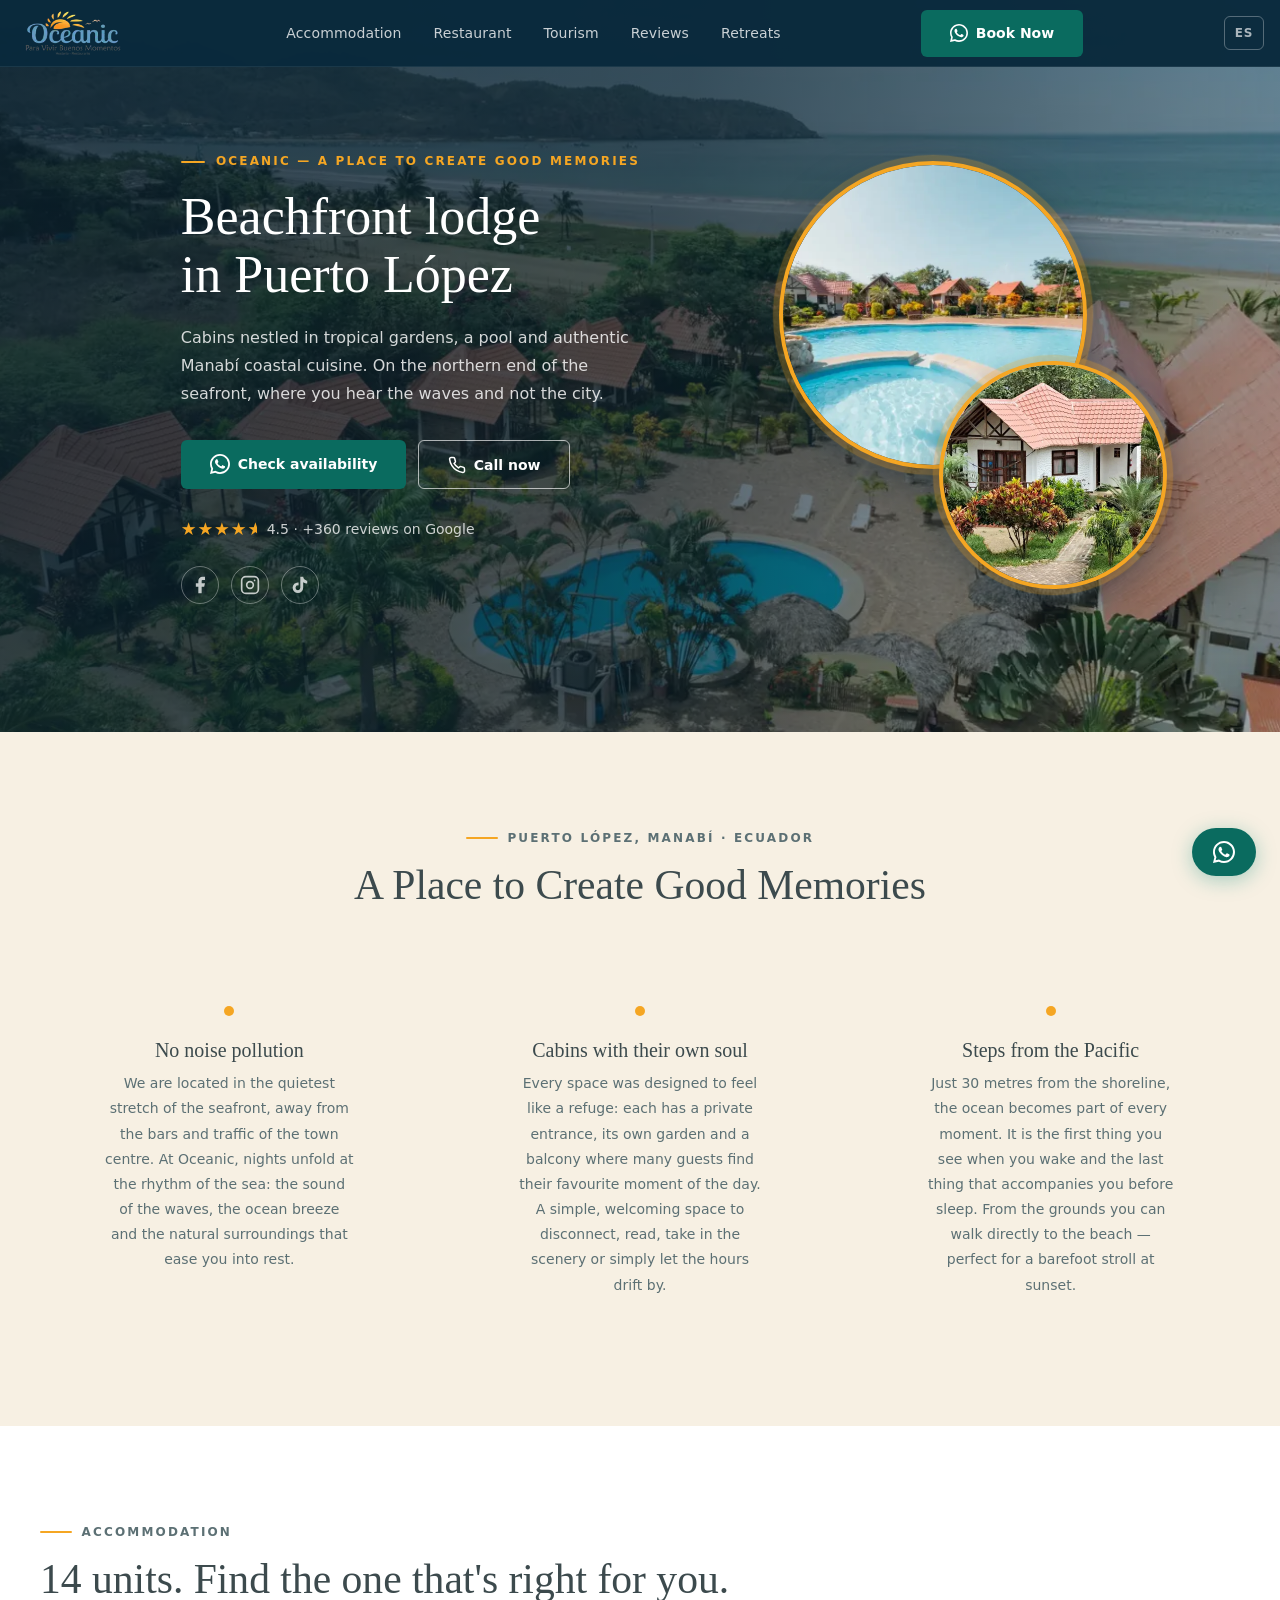
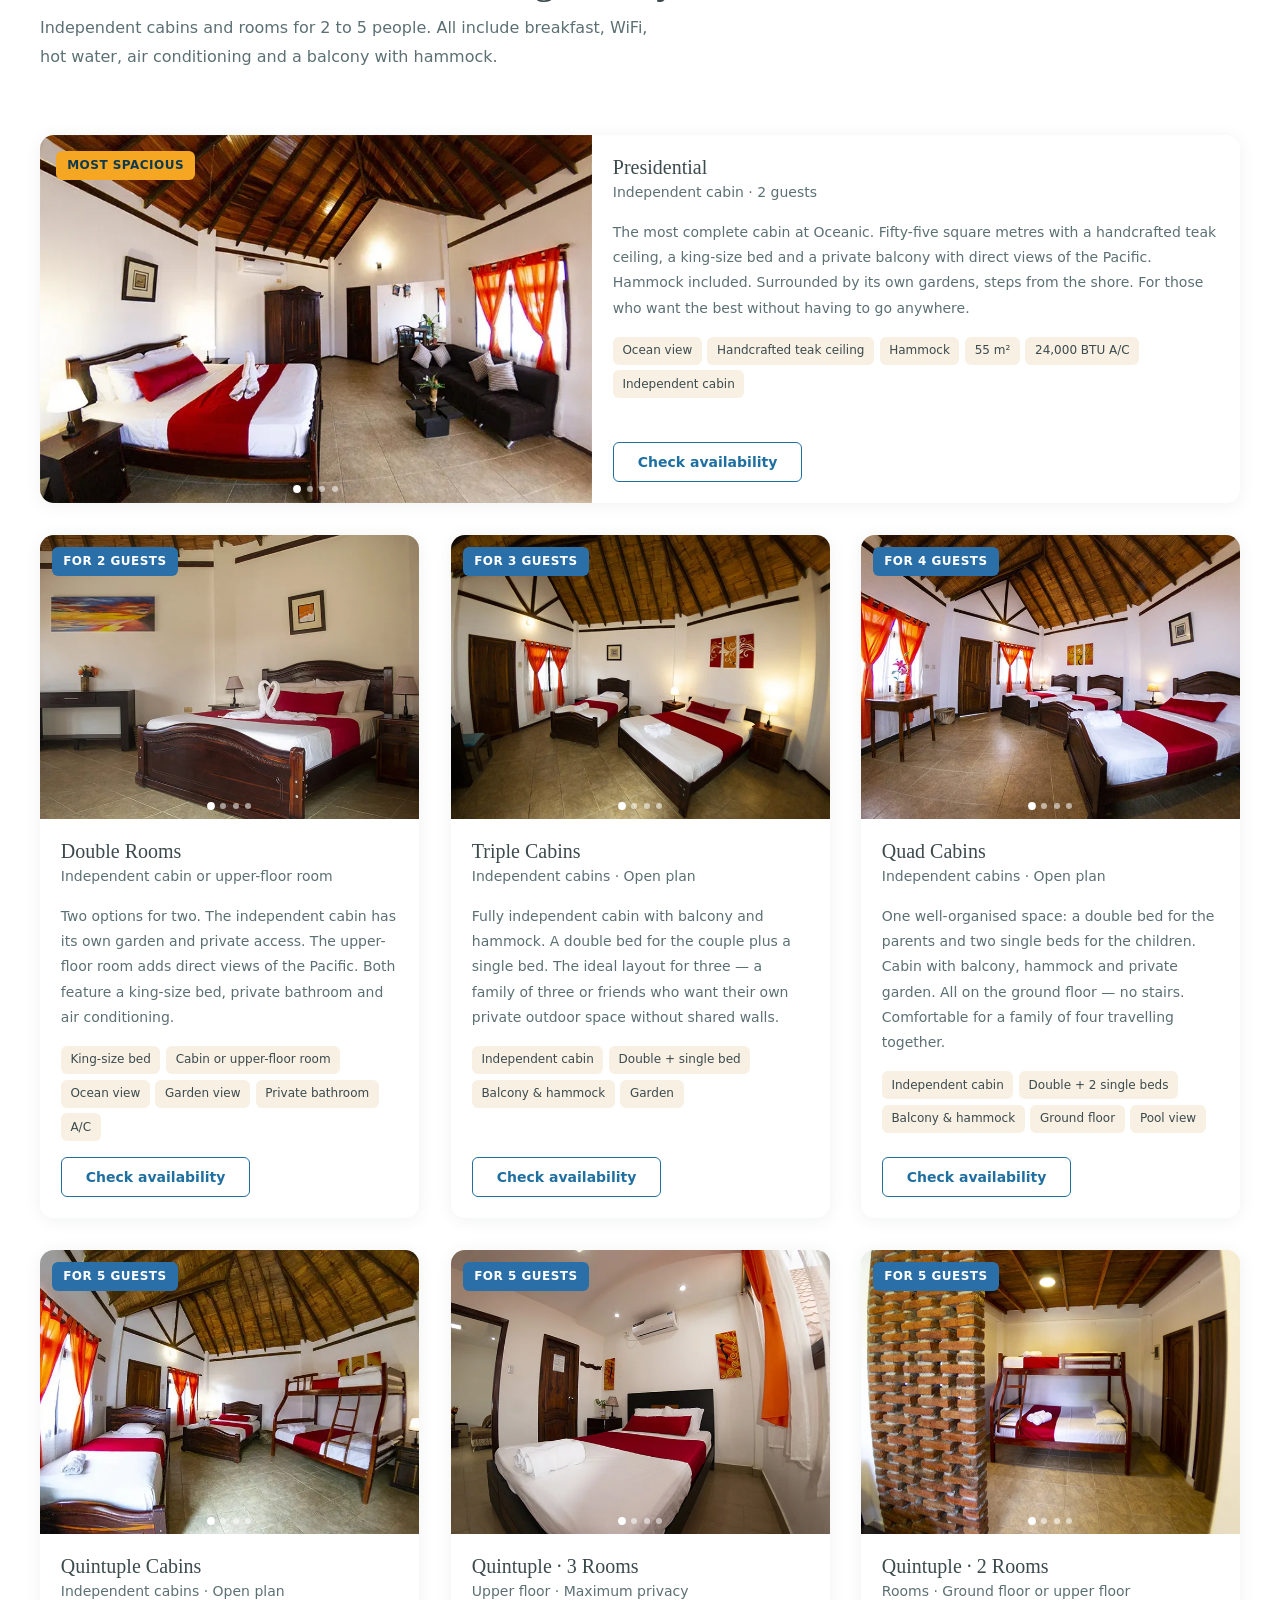
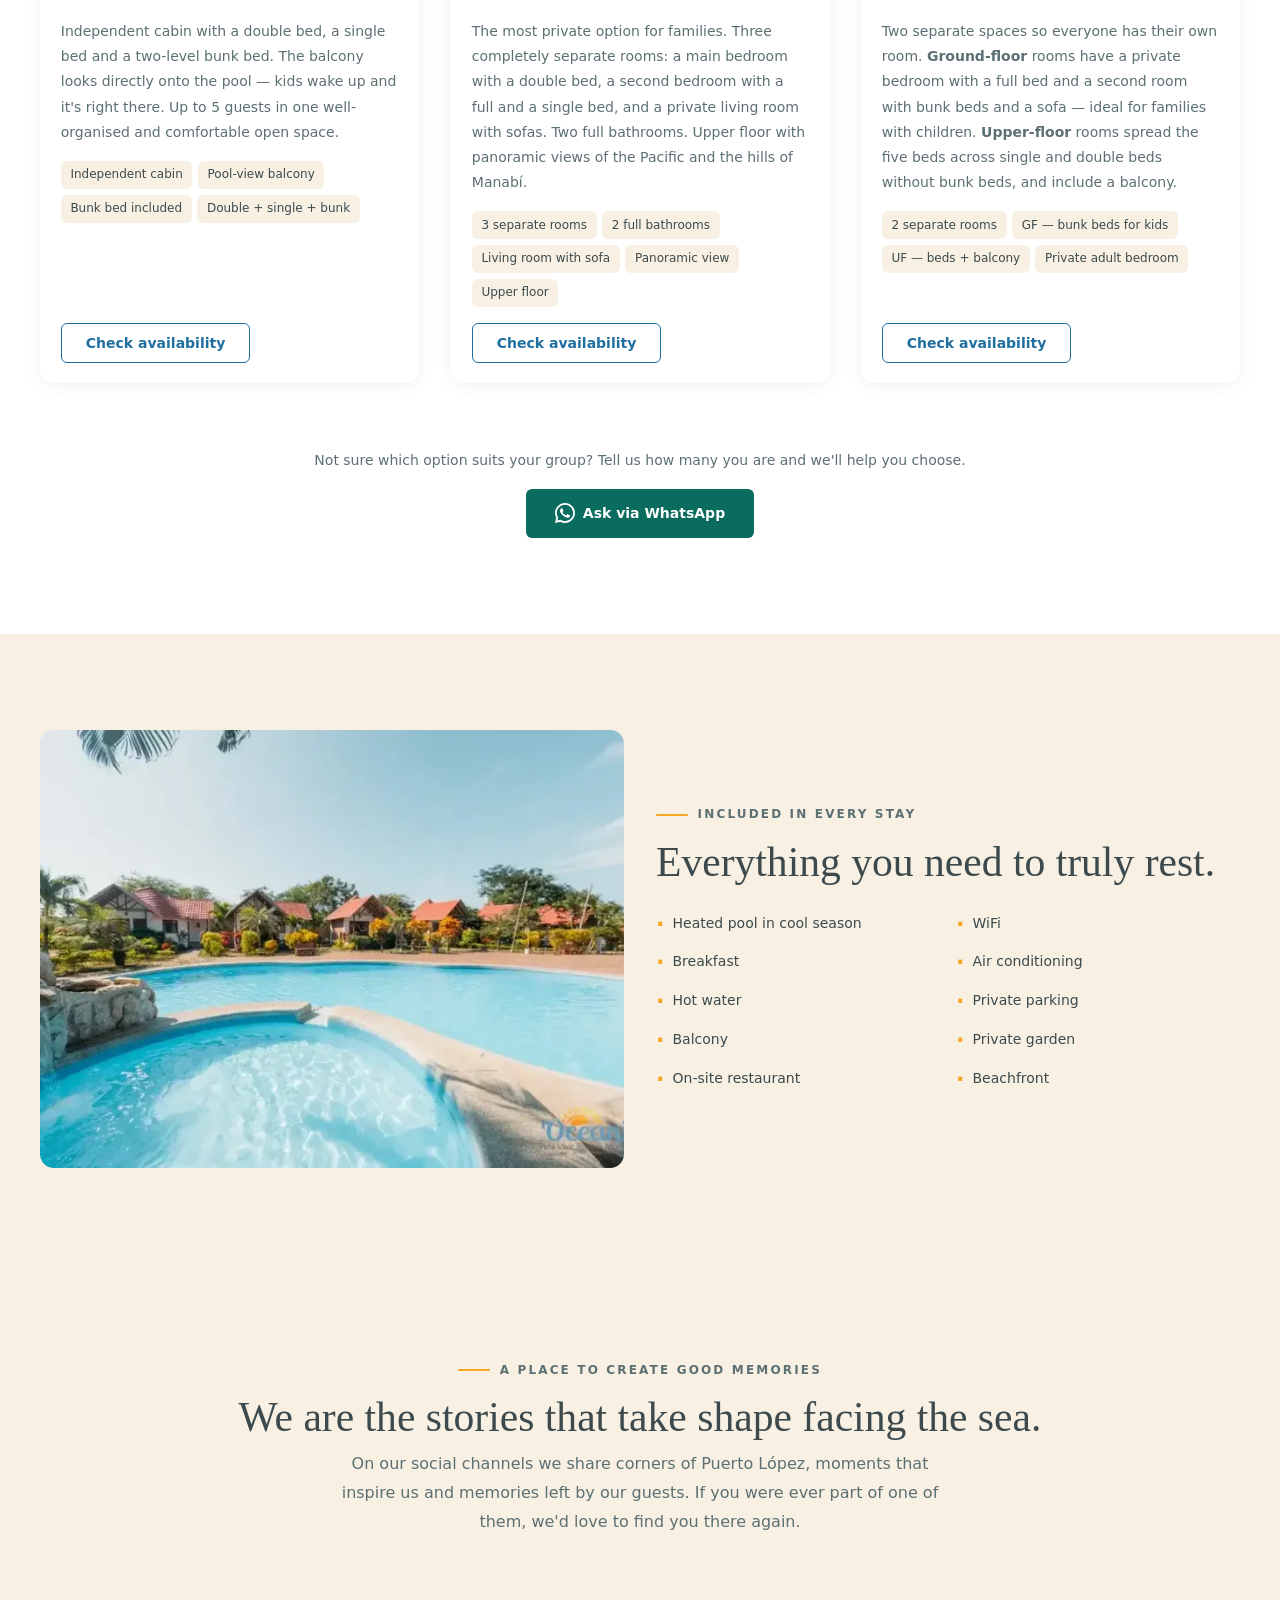
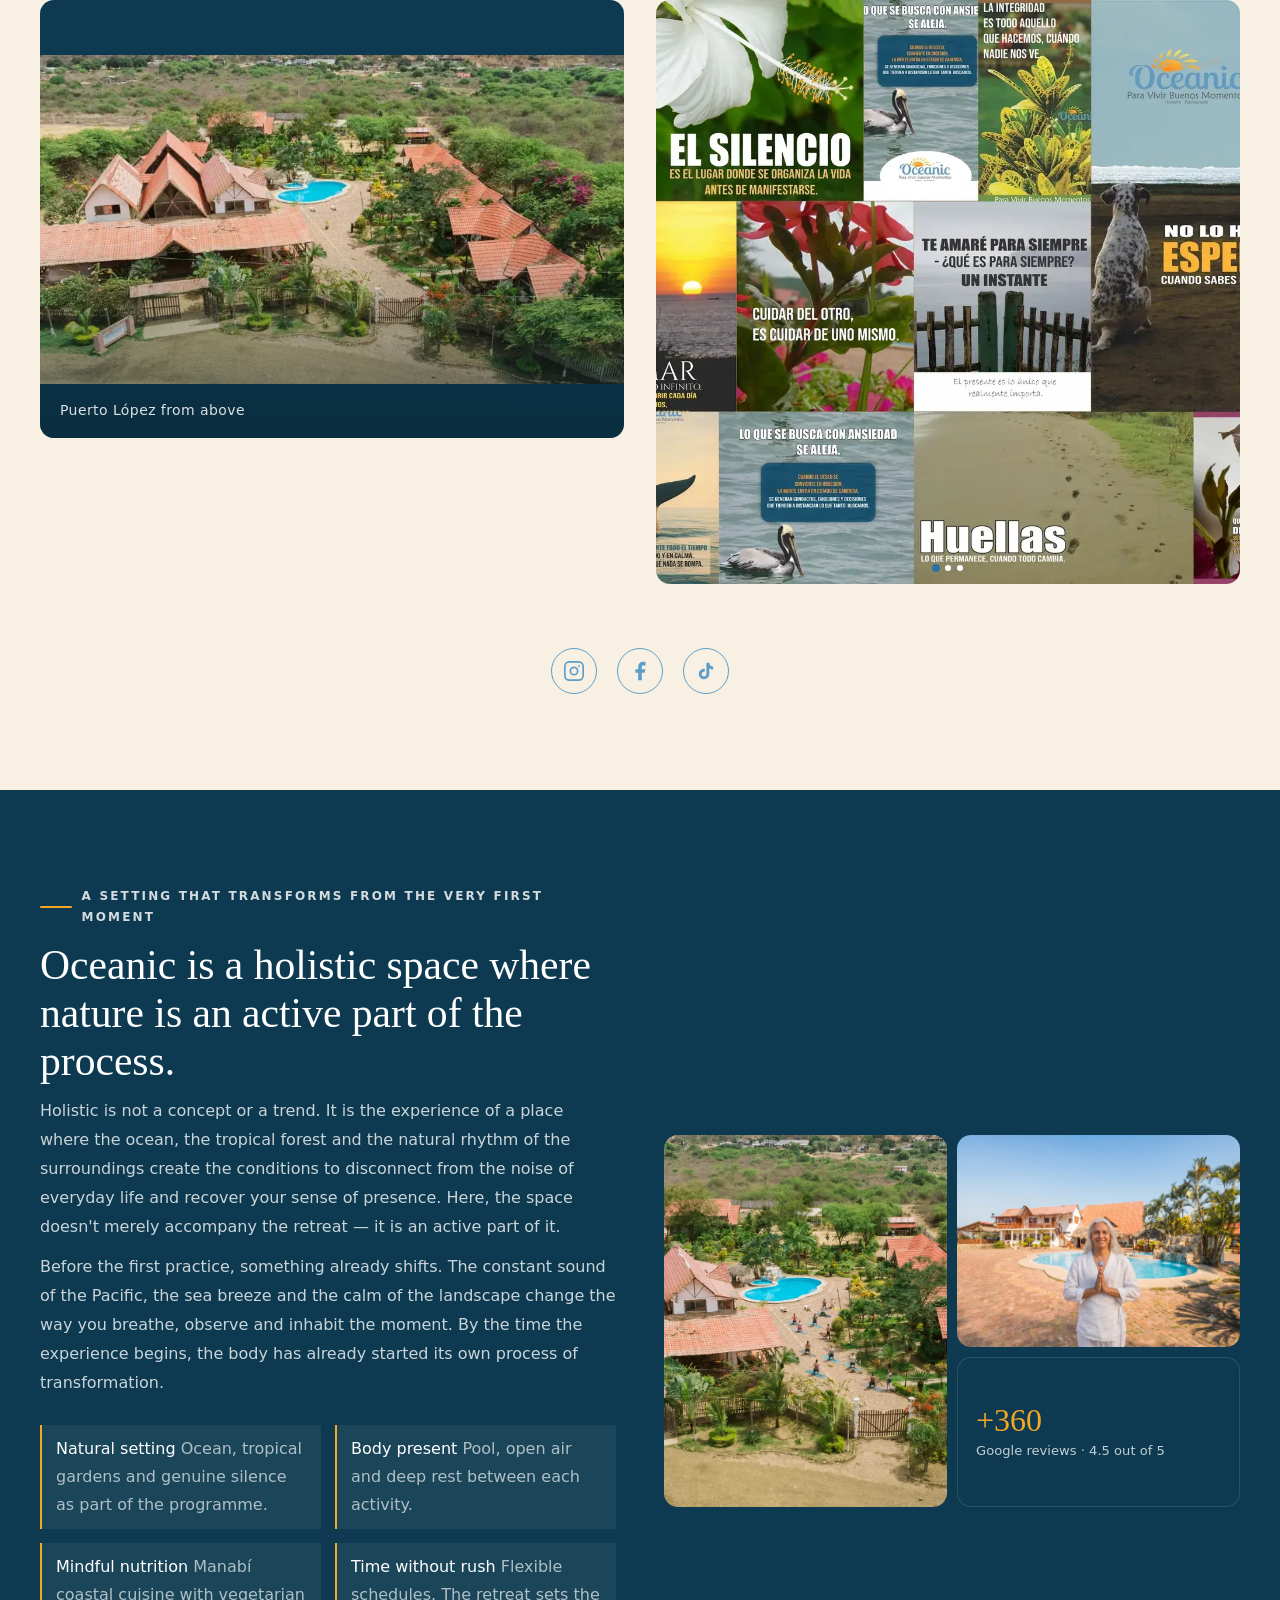
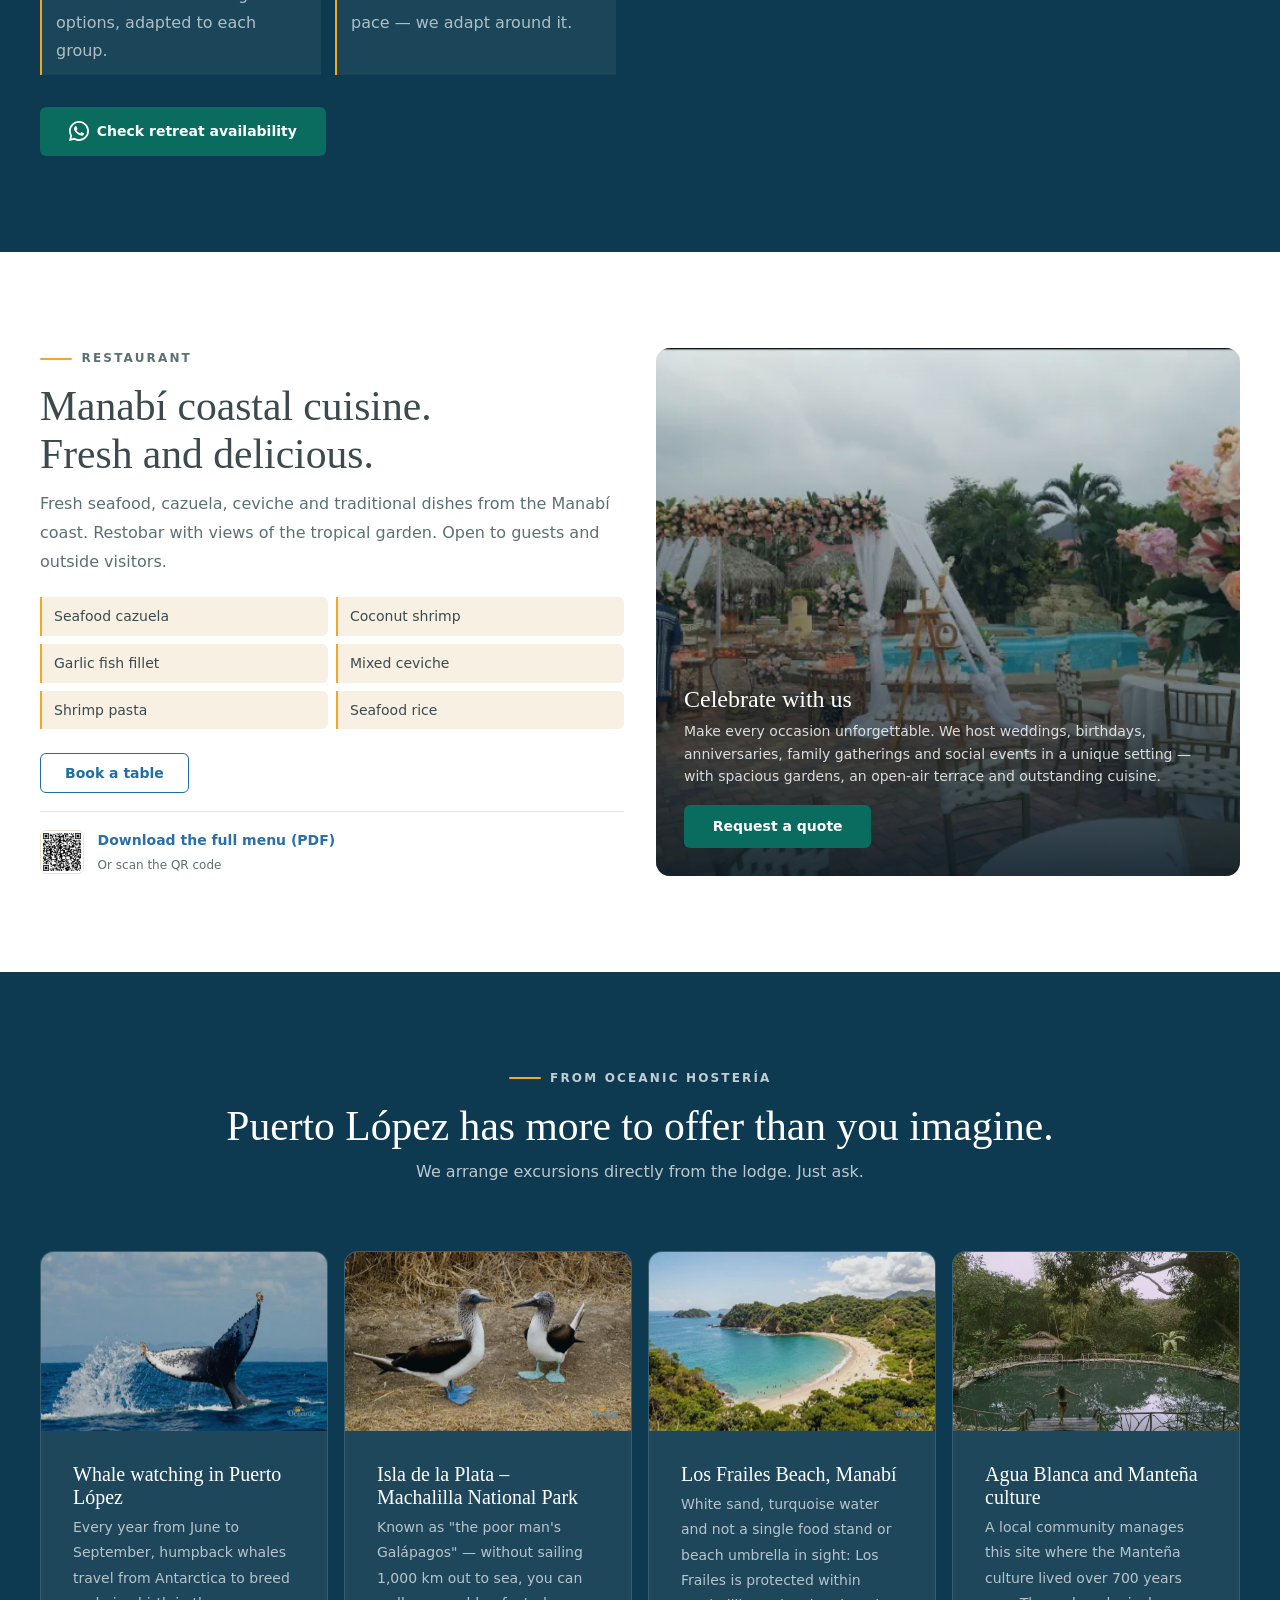
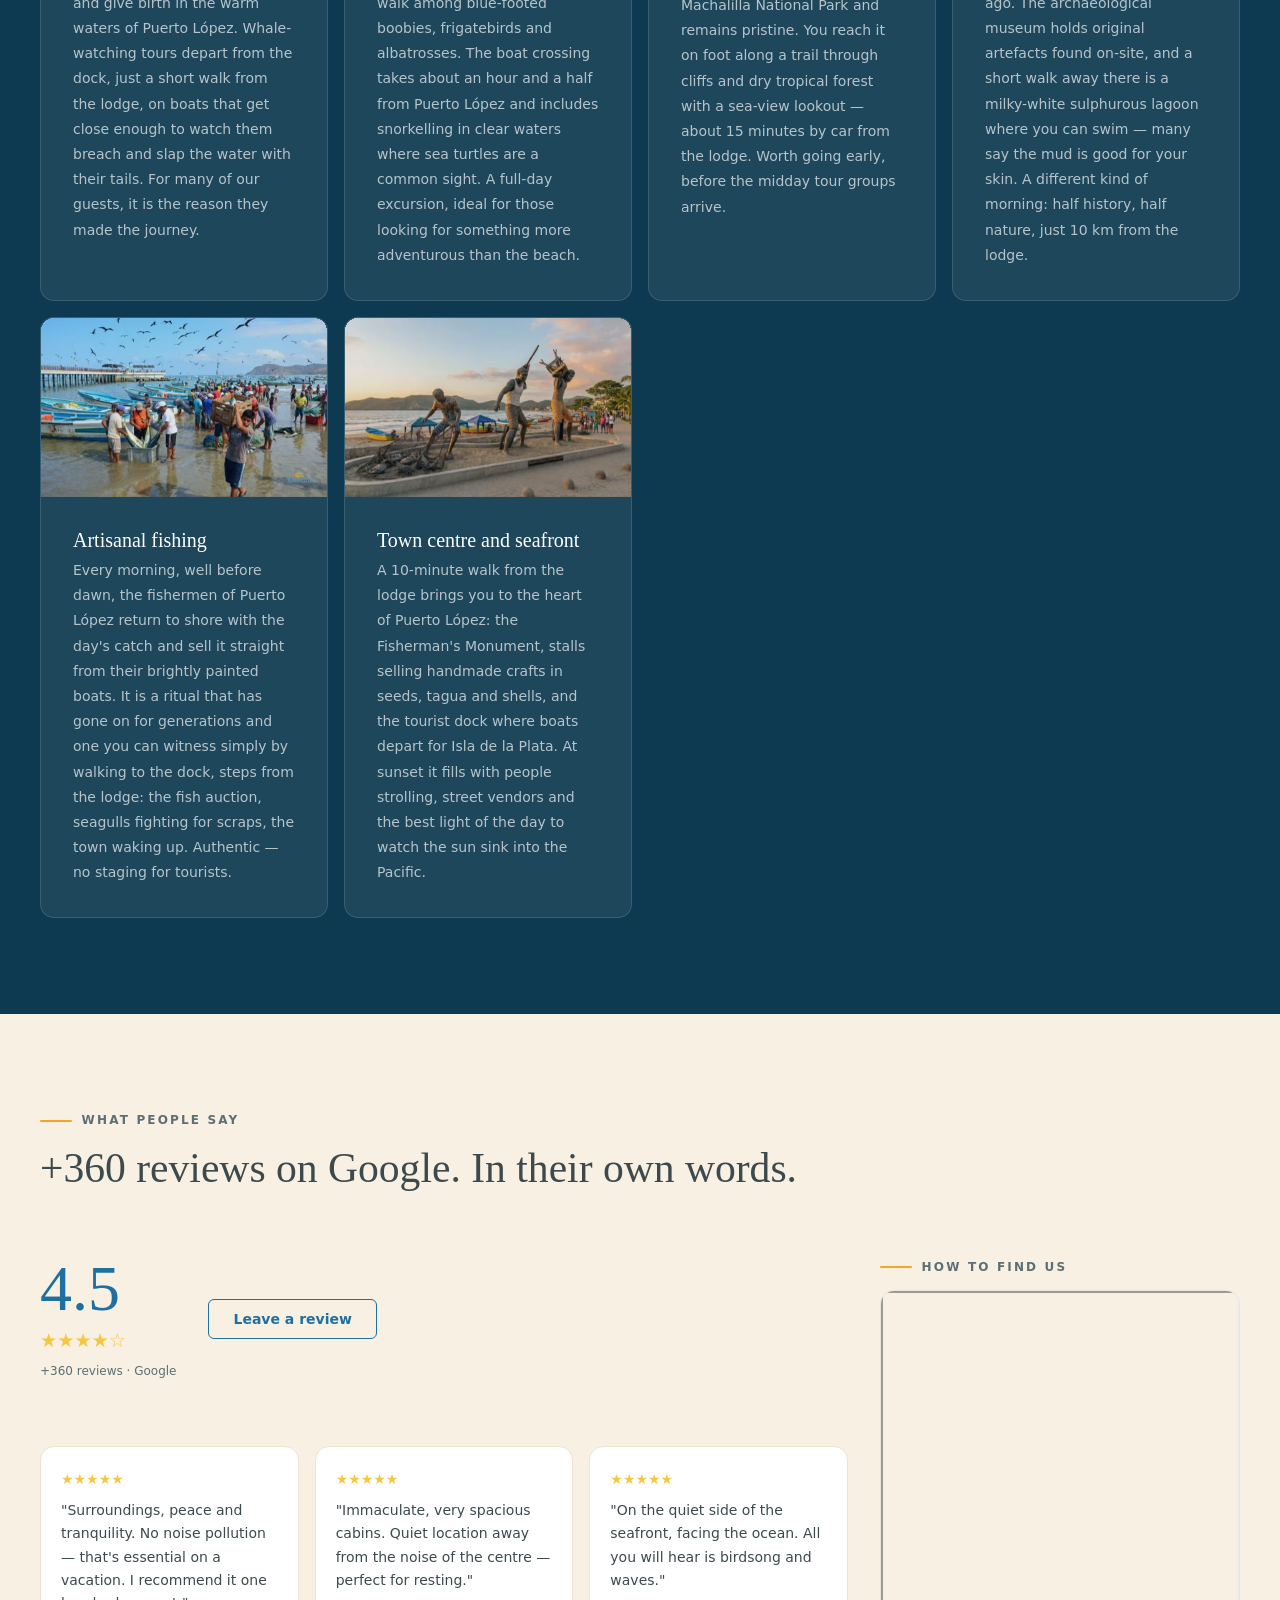
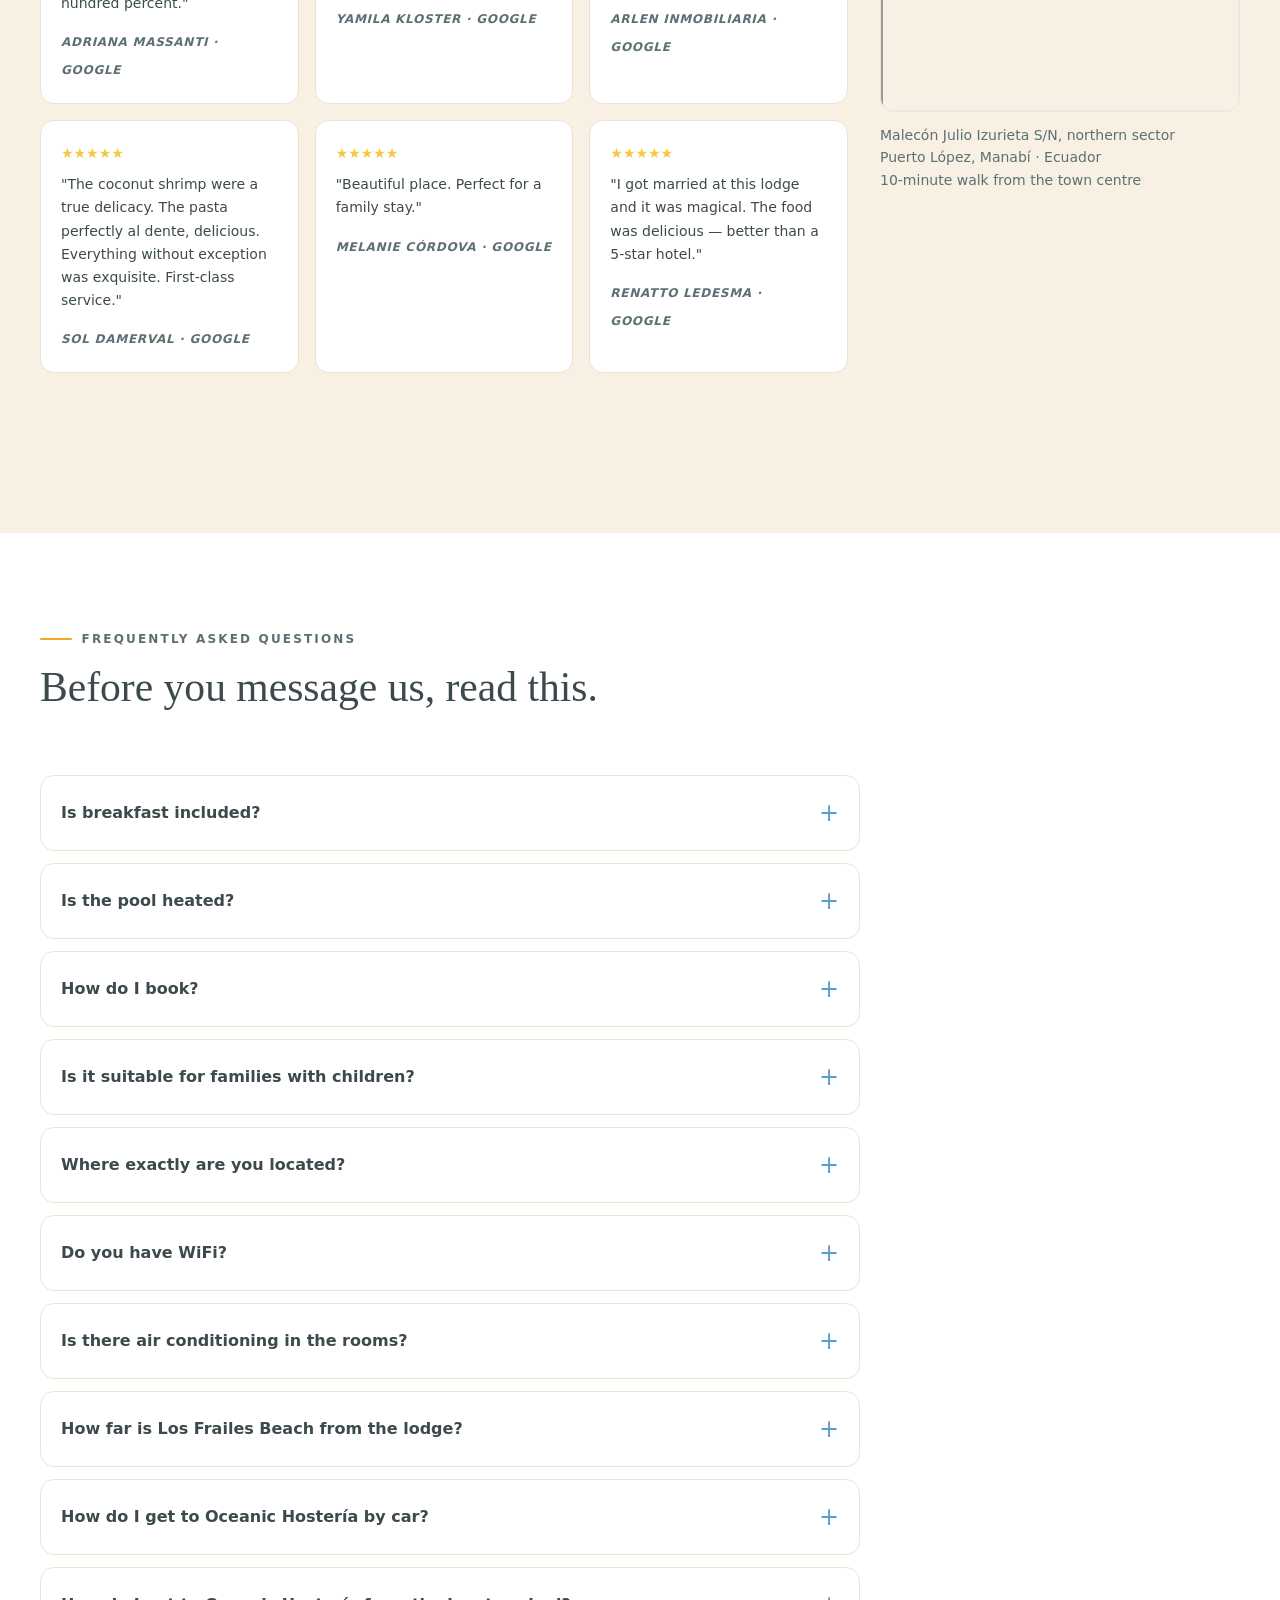
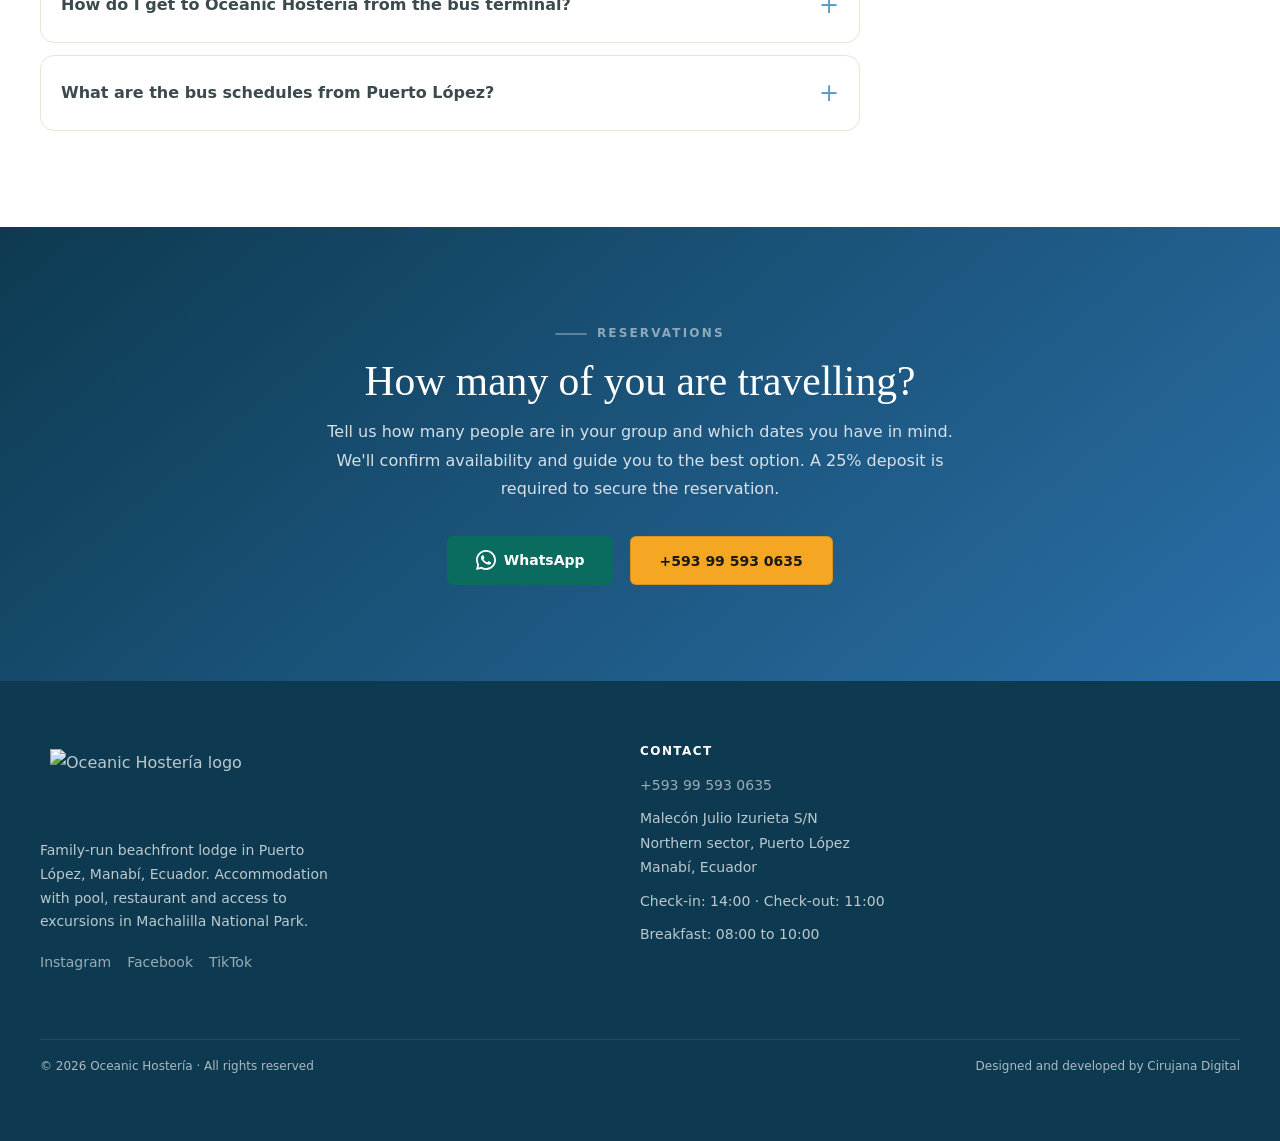
==== commit afd60913: "fix: correcciones de auditoría (rutas retiros EN, menú, canonical, contraste)" ====
--- a/en/index.html
+++ b/en/index.html
@@ -11,13 +11,13 @@
   <meta property="og:title" content="Oceanic Hostería · Puerto López, Ecuador">
   <meta property="og:description"
     content="14 family cabins on the Pacific shore. Pool, gardens, breakfast included and Manabí coastal cuisine. Northern end of the Puerto López seafront.">
-  <meta property="og:url" content="https://www.oceanichosteria.com/en">
+  <meta property="og:url" content="https://www.oceanichosteria.com/en/">
   <meta property="og:type" content="website">
   <meta property="og:locale" content="en_US">
   <meta property="og:image" content="https://www.oceanichosteria.com/img/og-image.webp">
   <meta name="twitter:card" content="summary_large_image">
   <meta name="twitter:image" content="https://www.oceanichosteria.com/img/og-image.webp">
-  <link rel="canonical" href="https://www.oceanichosteria.com/en">
+  <link rel="canonical" href="https://www.oceanichosteria.com/en/">
   <link rel="icon" type="image/webp" sizes="16x16" href="../img/favicon-16x16.webp">
   <link rel="icon" type="image/webp" sizes="32x32" href="../img/favicon-32x32.webp">
   <link rel="apple-touch-icon" sizes="180x180" href="../img/apple-touch-icon.webp">
@@ -81,7 +81,7 @@
       "aggregateRating": {
         "@type": "AggregateRating",
         "ratingValue": "4.5",
-        "reviewCount": "350",
+        "reviewCount": "360",
         "bestRating": "5",
         "worstRating": "1"
       },
@@ -113,7 +113,7 @@
     },
     {
       "@type": "FAQPage",
-      "@id": "https://www.oceanichosteria.com/en#faq",
+      "@id": "https://www.oceanichosteria.com/en/#faq",
       "mainEntity": [
         {
           "@type": "Question",
@@ -225,9 +225,8 @@
           Book Now
         </a>
         <a href="/" class="lang-toggle" aria-label="Versión en español">ES</a>
-
-        <button class="nav-toggle" id="navToggle" aria-expanded="false" aria-controls="navMobile"
-          aria-label="Open menu">
+        <button type="button" class="nav-toggle" id="navToggle" aria-expanded="false" aria-controls="navMobile"
+          aria-label="Open menu" data-label-open="Open menu" data-label-close="Close menu">
           <span></span><span></span><span></span>
         </button>
       </div>
@@ -300,7 +299,7 @@
             <span class="hero-stars" aria-label="4.5 out of 5 stars">
               ★★★★<span class="star-half">★</span>
             </span>
-            <span class="hero-rating-text">4.5 · +350 reviews on Google</span>
+            <span class="hero-rating-text">4.5 · +360 reviews on Google</span>
           </div>
 
           <!-- Social -->
@@ -323,7 +322,7 @@
               </svg>
             </a>
             <!-- TikTok -->
-            <a href="https://www.tiktok.com/@oceanichosteria" target="_blank" rel="noopener noreferrer"
+            <a href="https://www.tiktok.com/@hosteriaoceanic" target="_blank" rel="noopener noreferrer"
               aria-label="Oceanic Hostería on TikTok">
               <svg xmlns="http://www.w3.org/2000/svg" width="20" height="20" fill="currentColor" viewBox="0 0 24 24">
                 <path d="M19.59 6.69a4.83 4.83 0 0 1-3.77-4.25V2h-3.45v13.67a2.89 2.89 0 0 1-2.88 2.5
@@ -407,7 +406,7 @@
               <div class="room-carousel-track" tabindex="0">
                 <div class="room-carousel-slide">
                   <img src="../img/1-1.webp" alt="Presidential cabin exterior view at Oceanic Hostería" width="800"
-                    height="533" loading="eager" fetchpriority="high" decoding="sync">
+                    height="533" loading="lazy" decoding="async">
                 </div>
                 <div class="room-carousel-slide">
                   <img src="../img/Oceanic-2-1.webp"
@@ -1053,11 +1052,12 @@
                 height="220">
             </div>
             <div class="hol-stat">
-              <span class="hol-stat-num">+350</span>
+              <span class="hol-stat-num">+360</span>
               <span class="hol-stat-label">Google reviews · 4.5 out of 5</span>
             </div>
           </div>
         </div>
+      </div>
     </section>
 
     <!-- RESTAURANT -->
@@ -1106,7 +1106,7 @@
               <p>Make every occasion unforgettable. We host weddings, birthdays, anniversaries, family gatherings and
                 social events in a unique setting — with spacious gardens, an open-air terrace and outstanding cuisine.
               </p>
-              <a href="https://wa.me/5593959700619?text=Hello%2C%20I%27d%20like%20to%20enquire%20about%20hosting%20an%20event%20at%20Oceanic%20Hosteri%C3%ADa"
+              <a href="https://wa.me/593959700619?text=Hello%2C%20I%27d%20like%20to%20enquire%20about%20hosting%20an%20event%20at%20Oceanic%20Hosteri%C3%ADa"
                 class="btn btn-wa" target="_blank" rel="noopener noreferrer">
                 Request a quote
               </a>
@@ -1220,14 +1220,14 @@
     <section class="sec sec-cream" aria-labelledby="h-resenas" id="resenas">
       <div class="container">
         <div class="eyebrow">What people say</div>
-        <h2 id="h-resenas">+350 reviews on Google. In their own words.</h2>
+        <h2 id="h-resenas">+360 reviews on Google. In their own words.</h2>
         <div class="rev-map-grid" style="margin-top:var(--sp-lg);">
           <div>
             <div class="rev-head">
               <div>
                 <div class="rev-score-num" aria-label="Score 4.5 out of 5">4.5</div>
                 <div class="rev-score-stars" aria-hidden="true">★★★★☆</div>
-                <div class="rev-score-count">+350 reviews · Google</div>
+                <div class="rev-score-count">+360 reviews · Google</div>
               </div>
               <a href="https://www.google.com/maps/place/Oceanic+Hosteri%C3%ADa+puerto+L%C3%B3pez/@-1.5476458,-80.8126593"
                 class="btn btn-sky-outline" target="_blank" rel="noopener noreferrer">
--- a/style.css
+++ b/style.css
@@ -42,6 +42,7 @@
 }
 html {
   scroll-behavior: smooth;
+  scroll-padding-top: 5rem;
   -webkit-text-size-adjust: 100%;
 }
 body {
@@ -1347,11 +1348,11 @@
 .rest-pdf-links a {
   font-size: var(--t-sm);
   font-weight: 600;
-  color: var(--sky);
+  color: var(--sky-deep);
   transition: color var(--ease);
 }
 .rest-pdf-links a:hover {
-  color: var(--sky-deep);
+  color: var(--sky-night);
 }
 .rest-pdf-links span {
   font-size: var(--t-xs);
